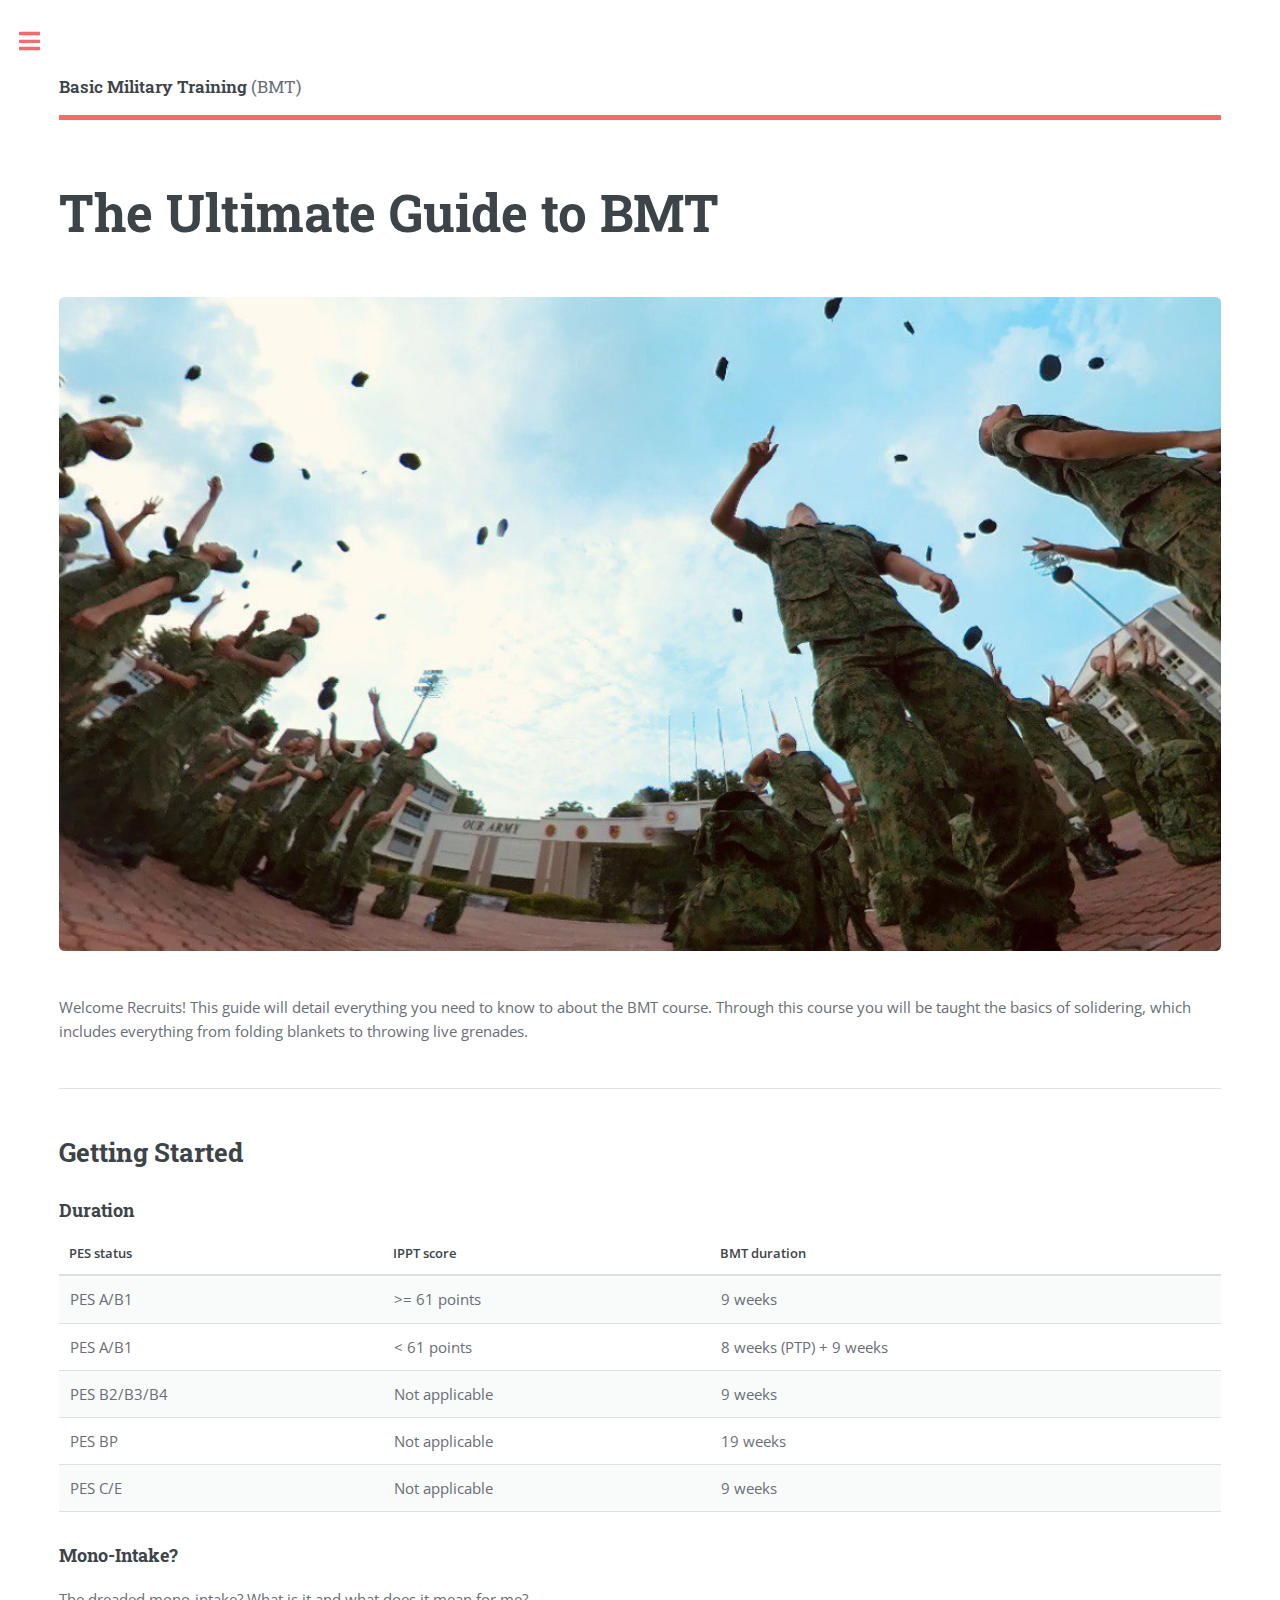
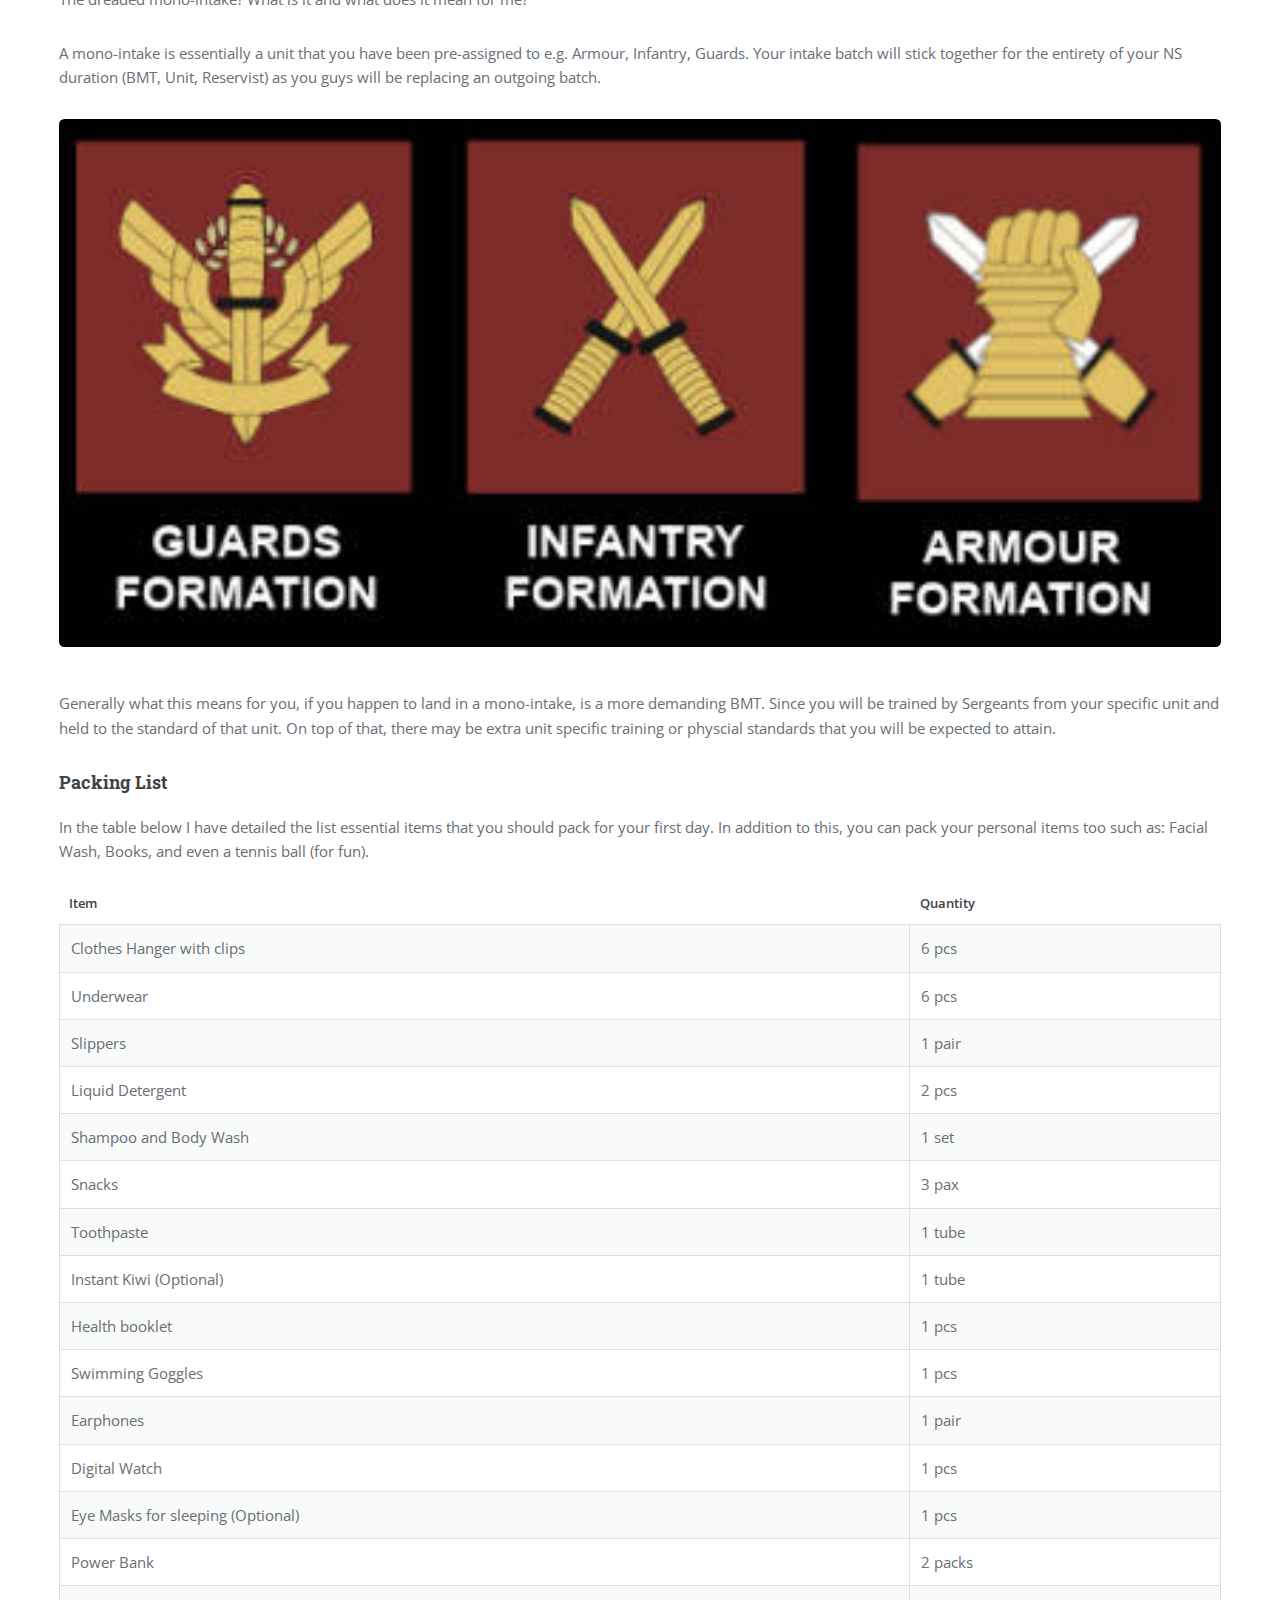
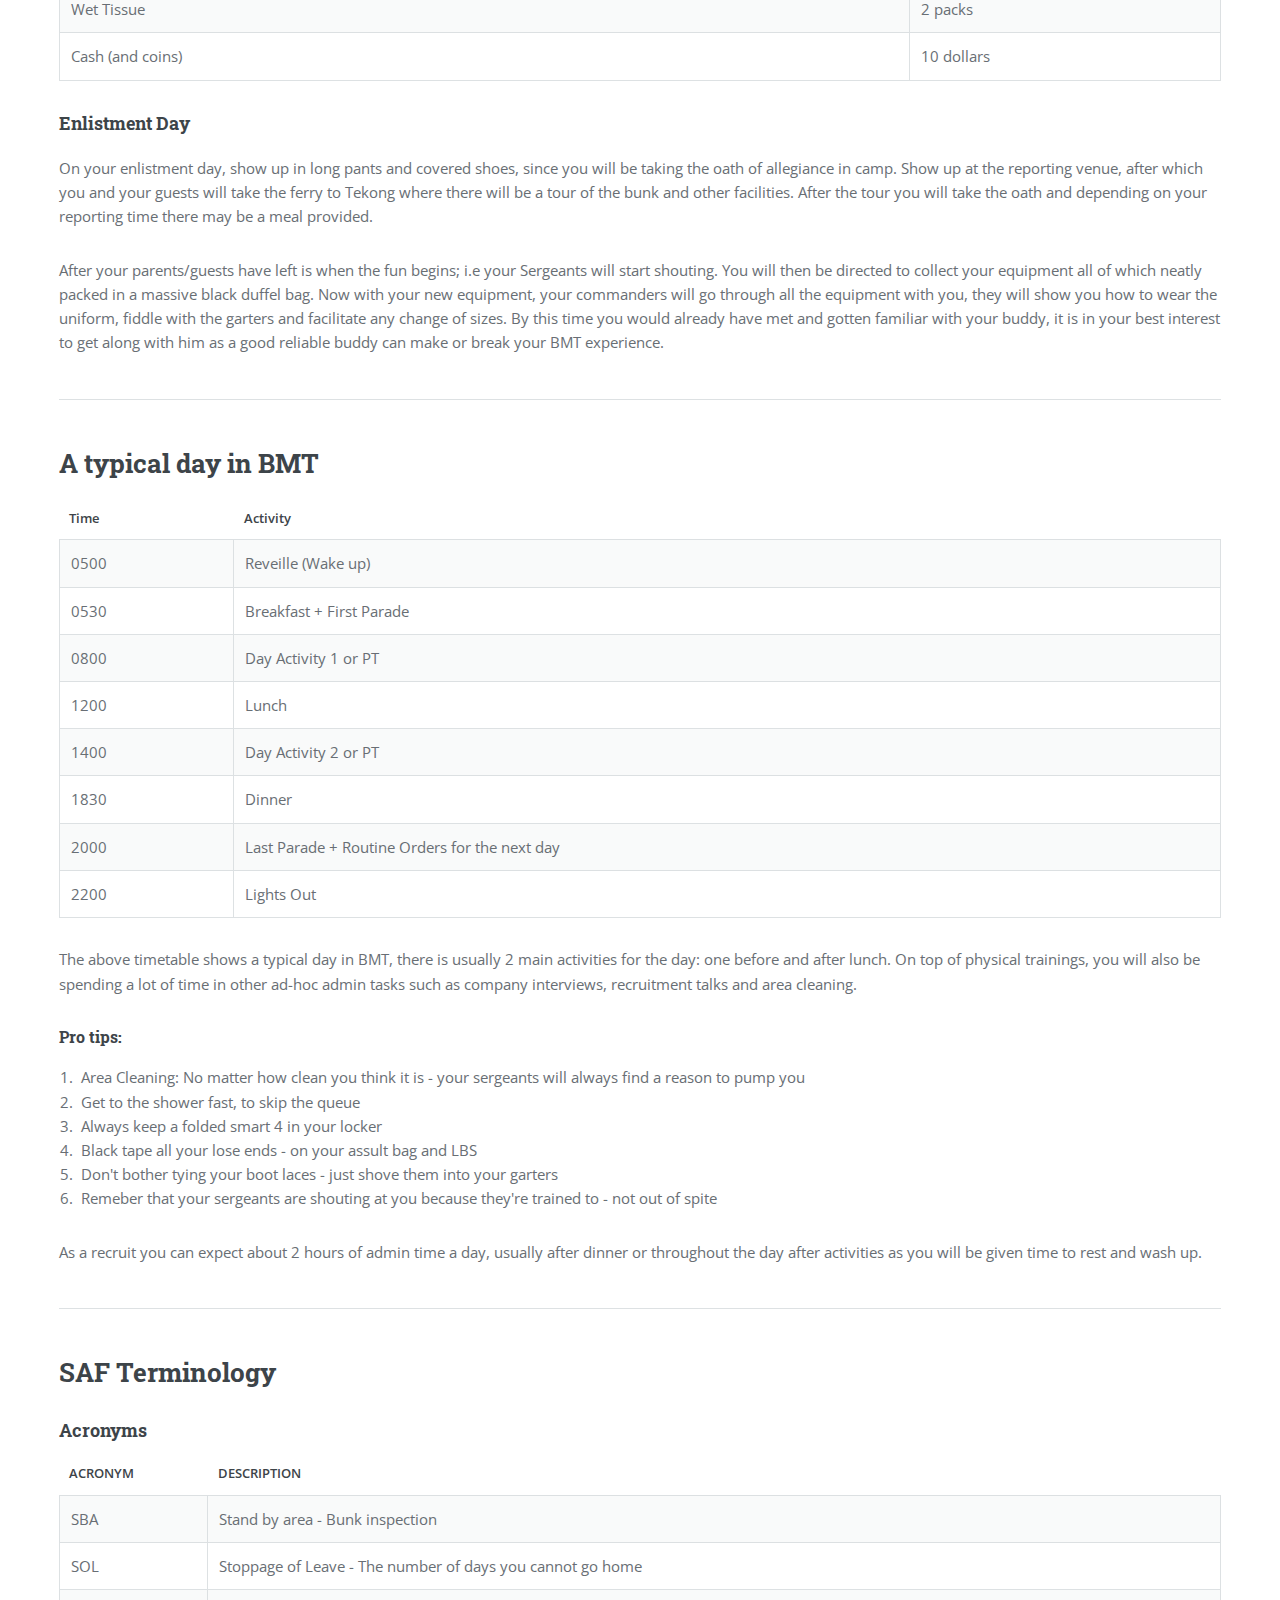
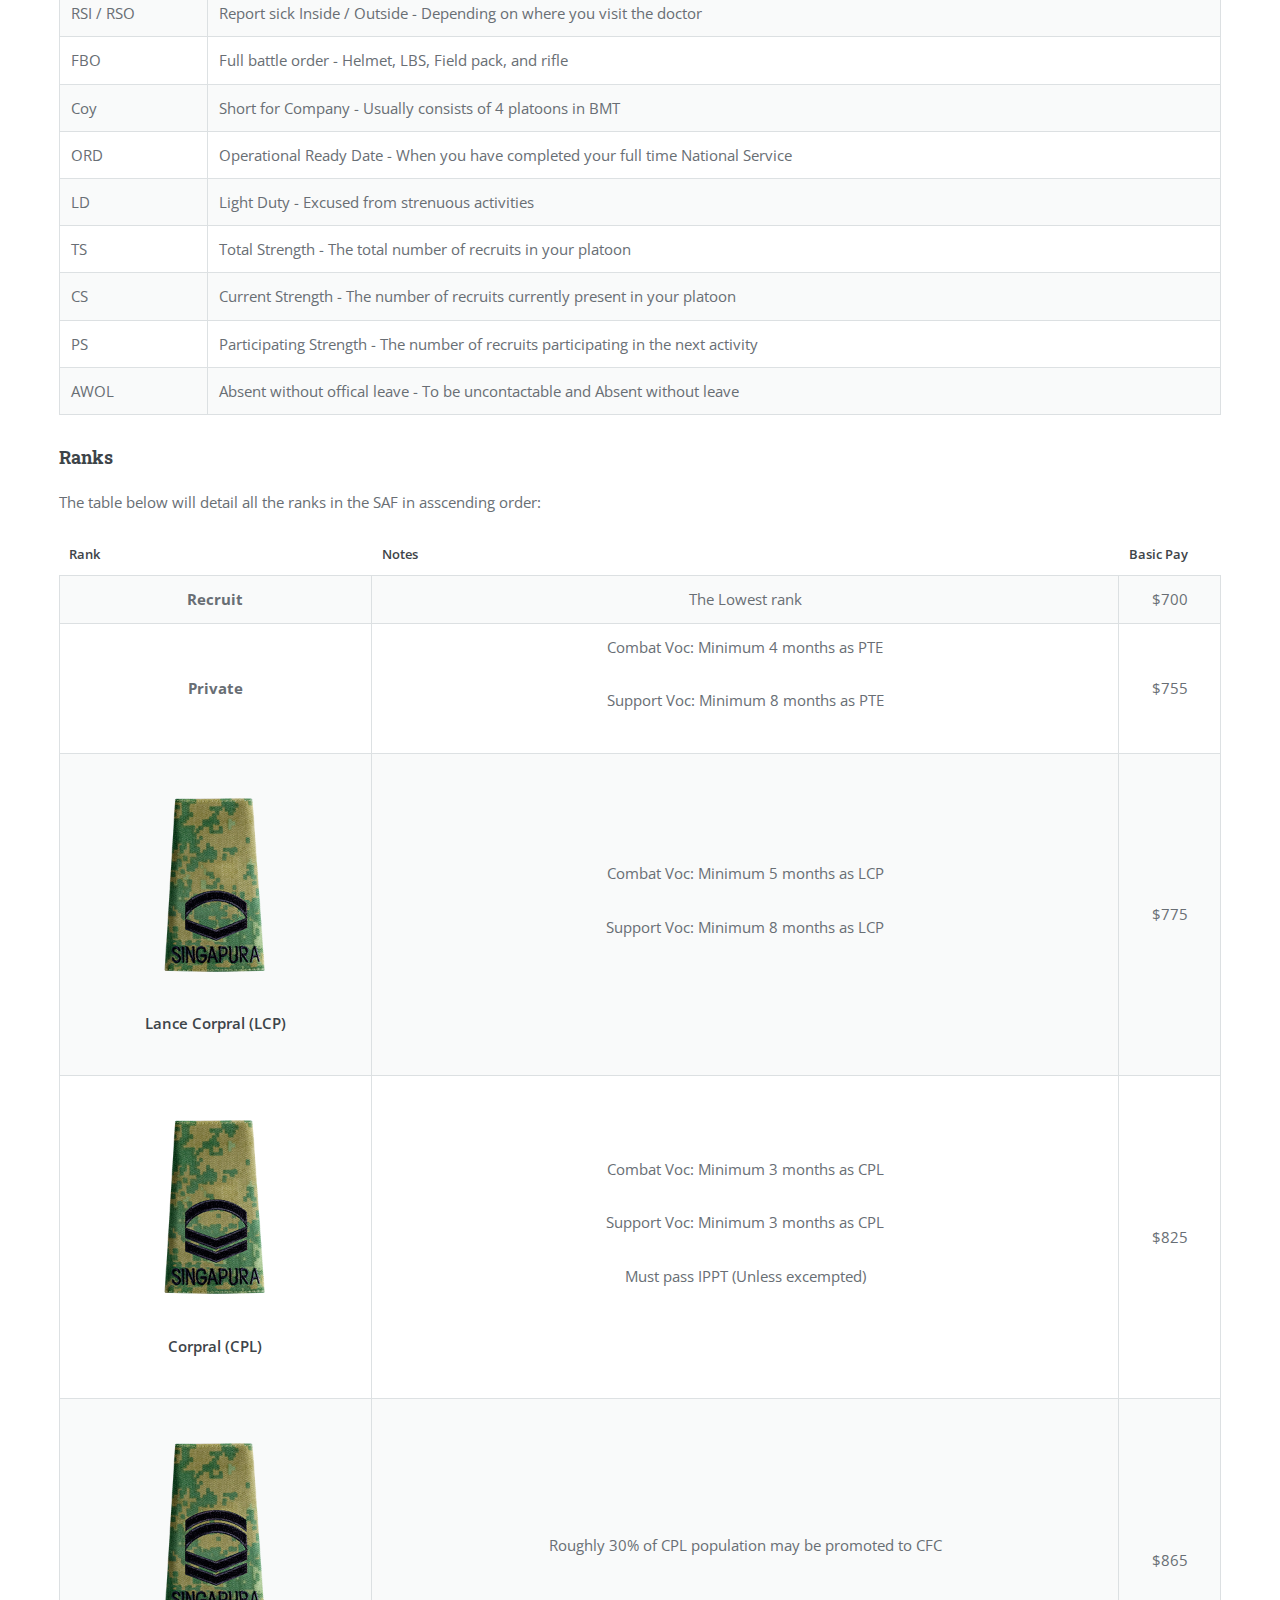
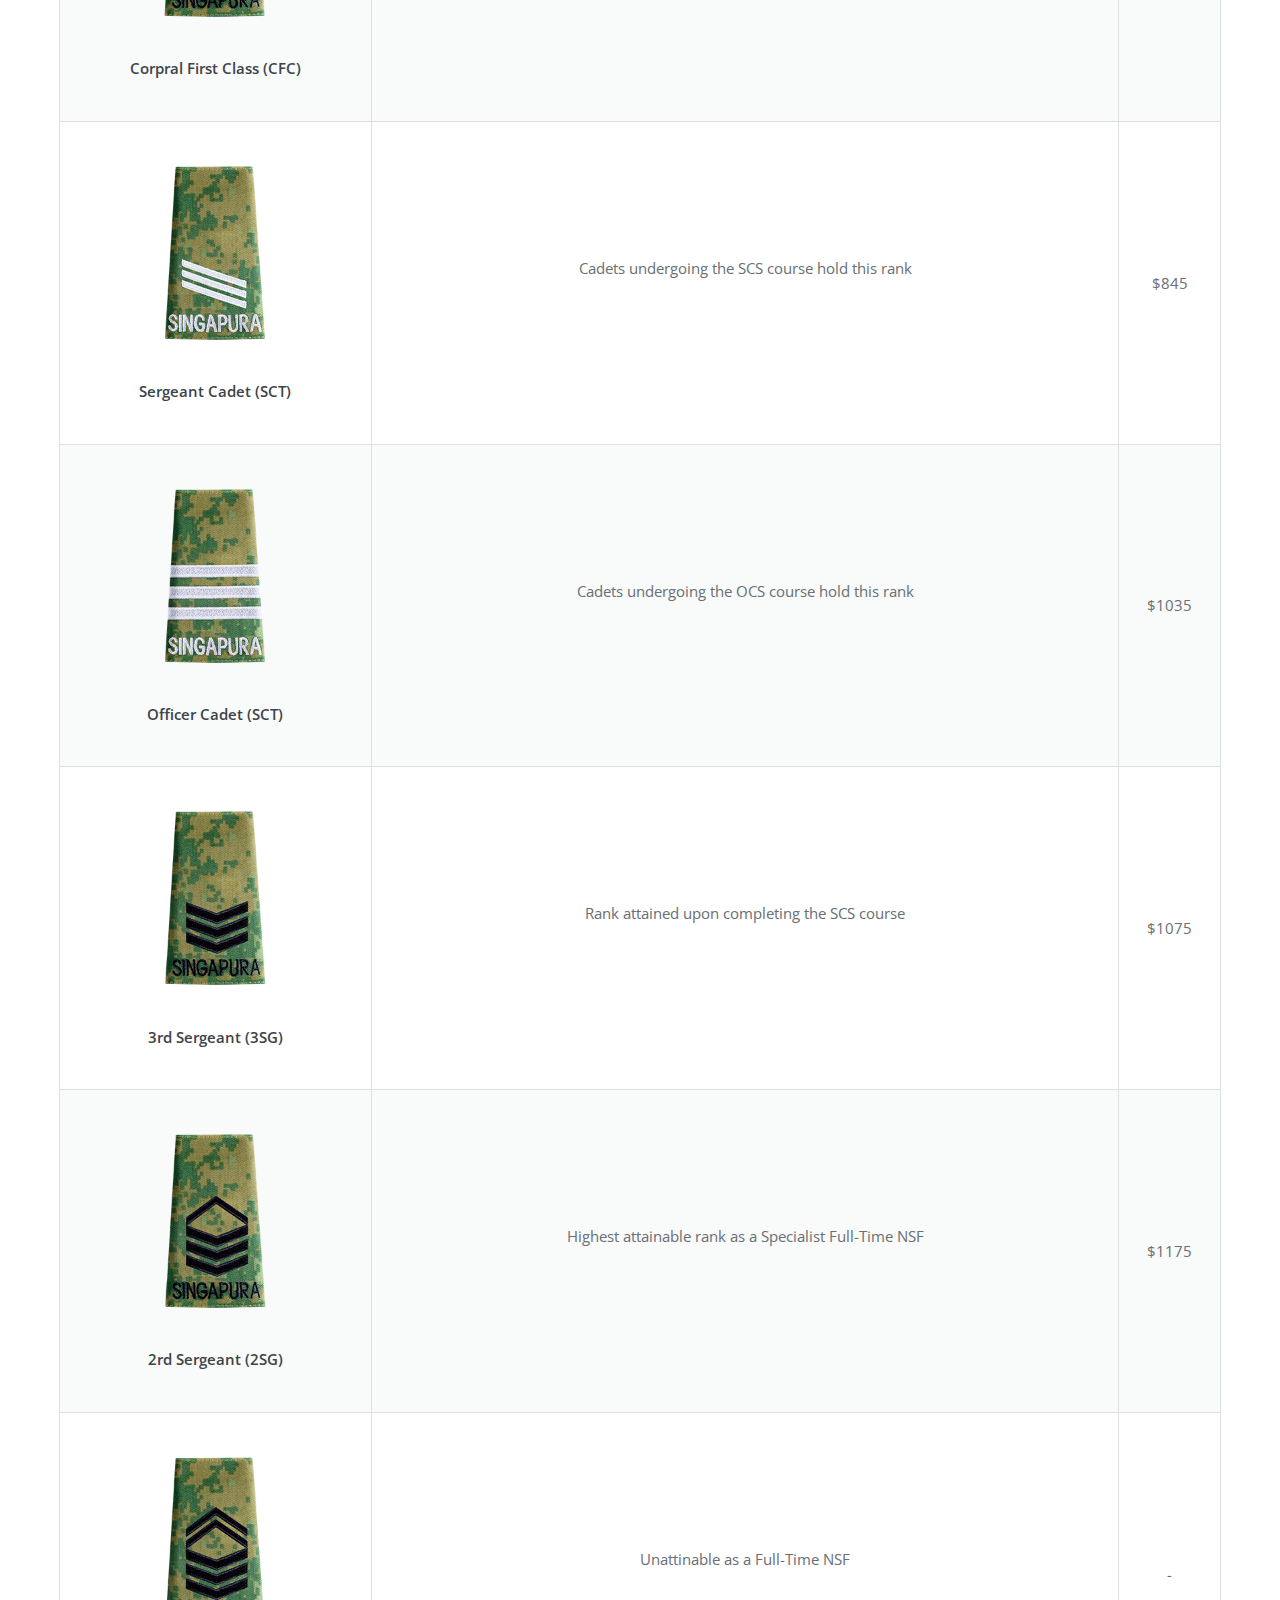
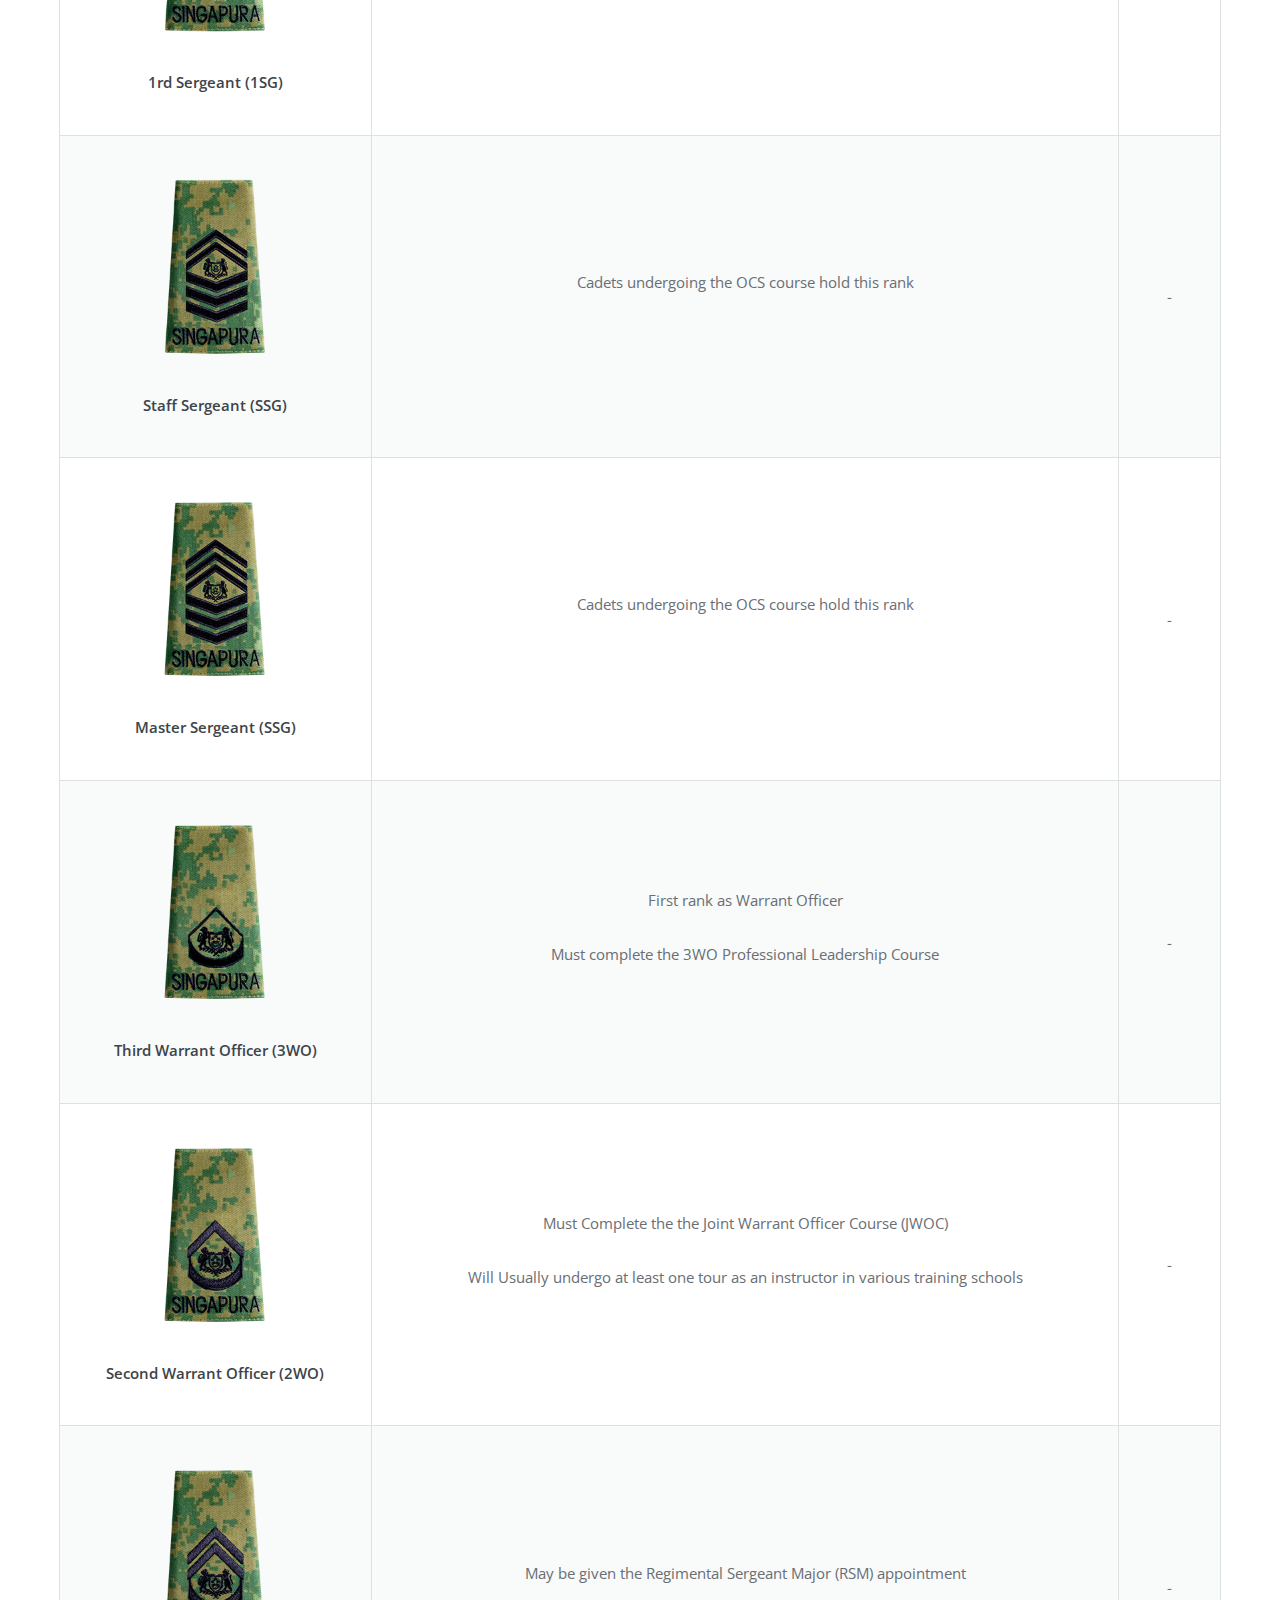
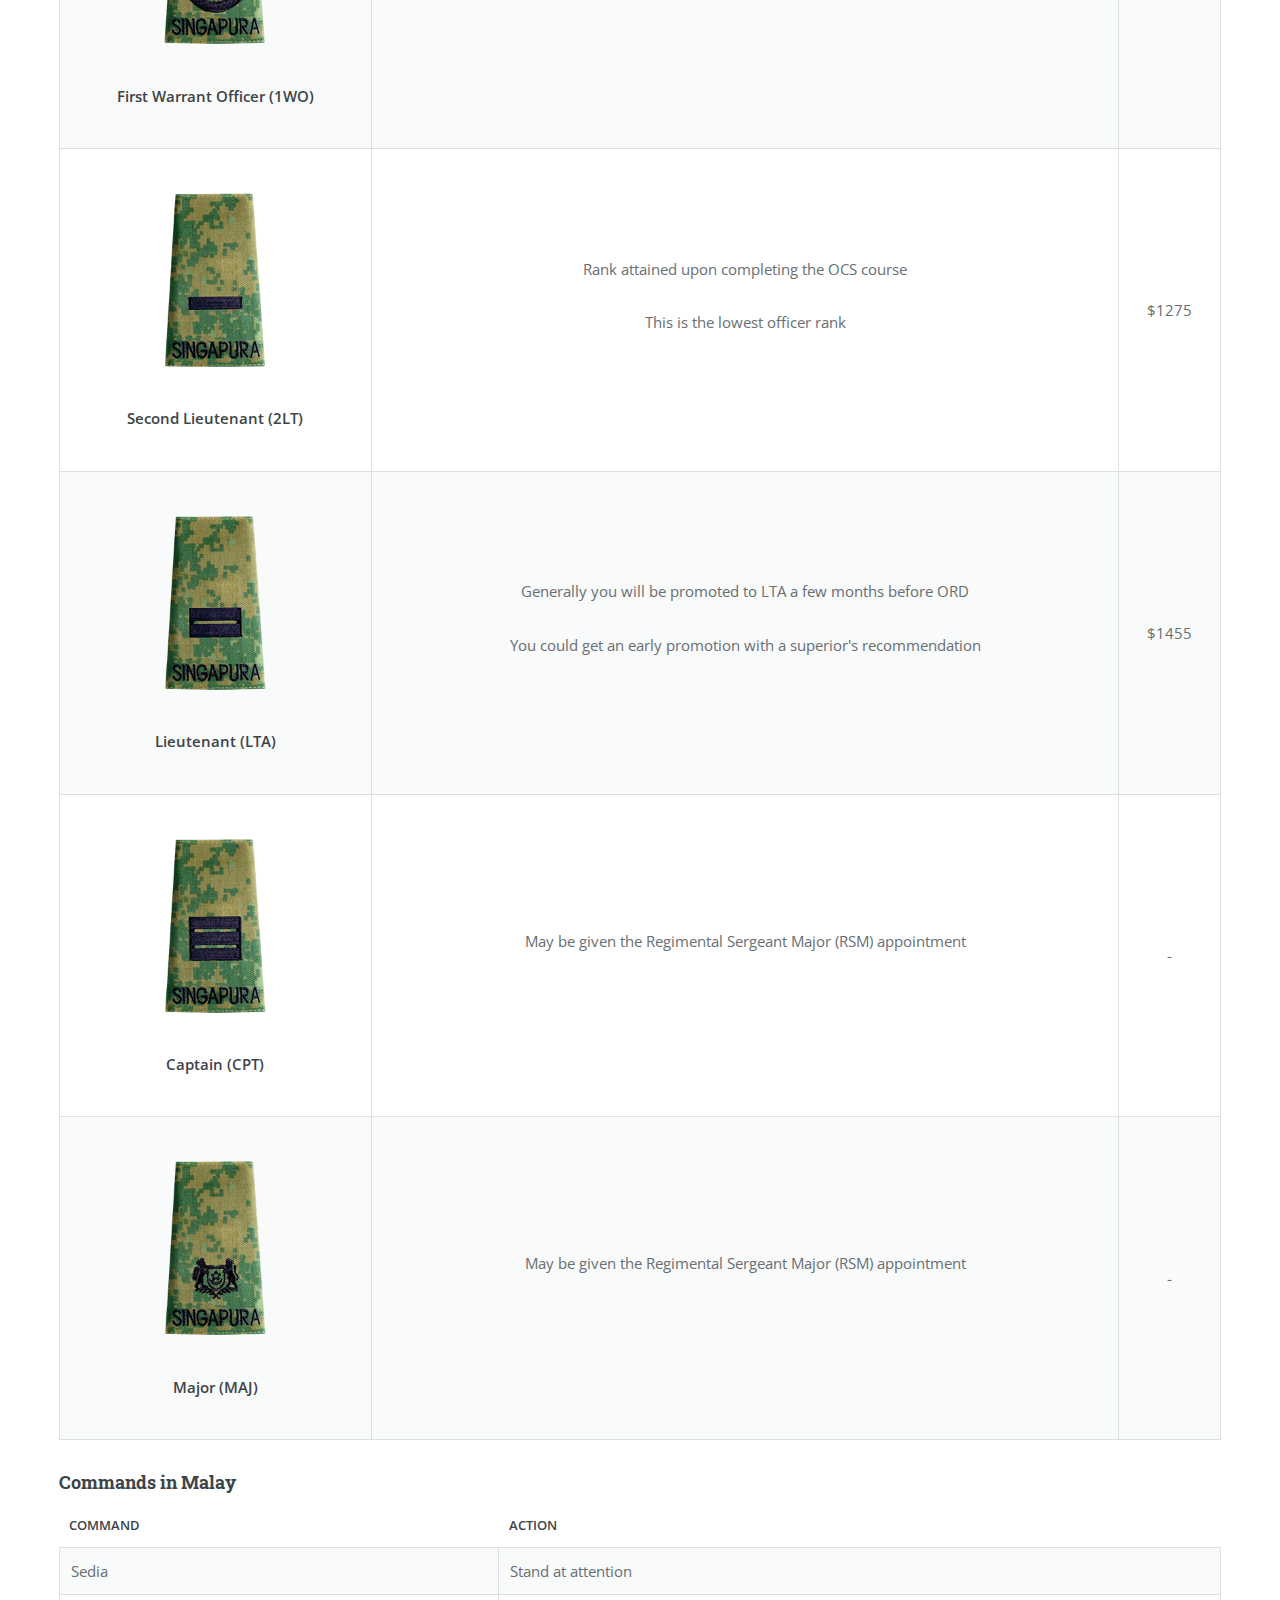
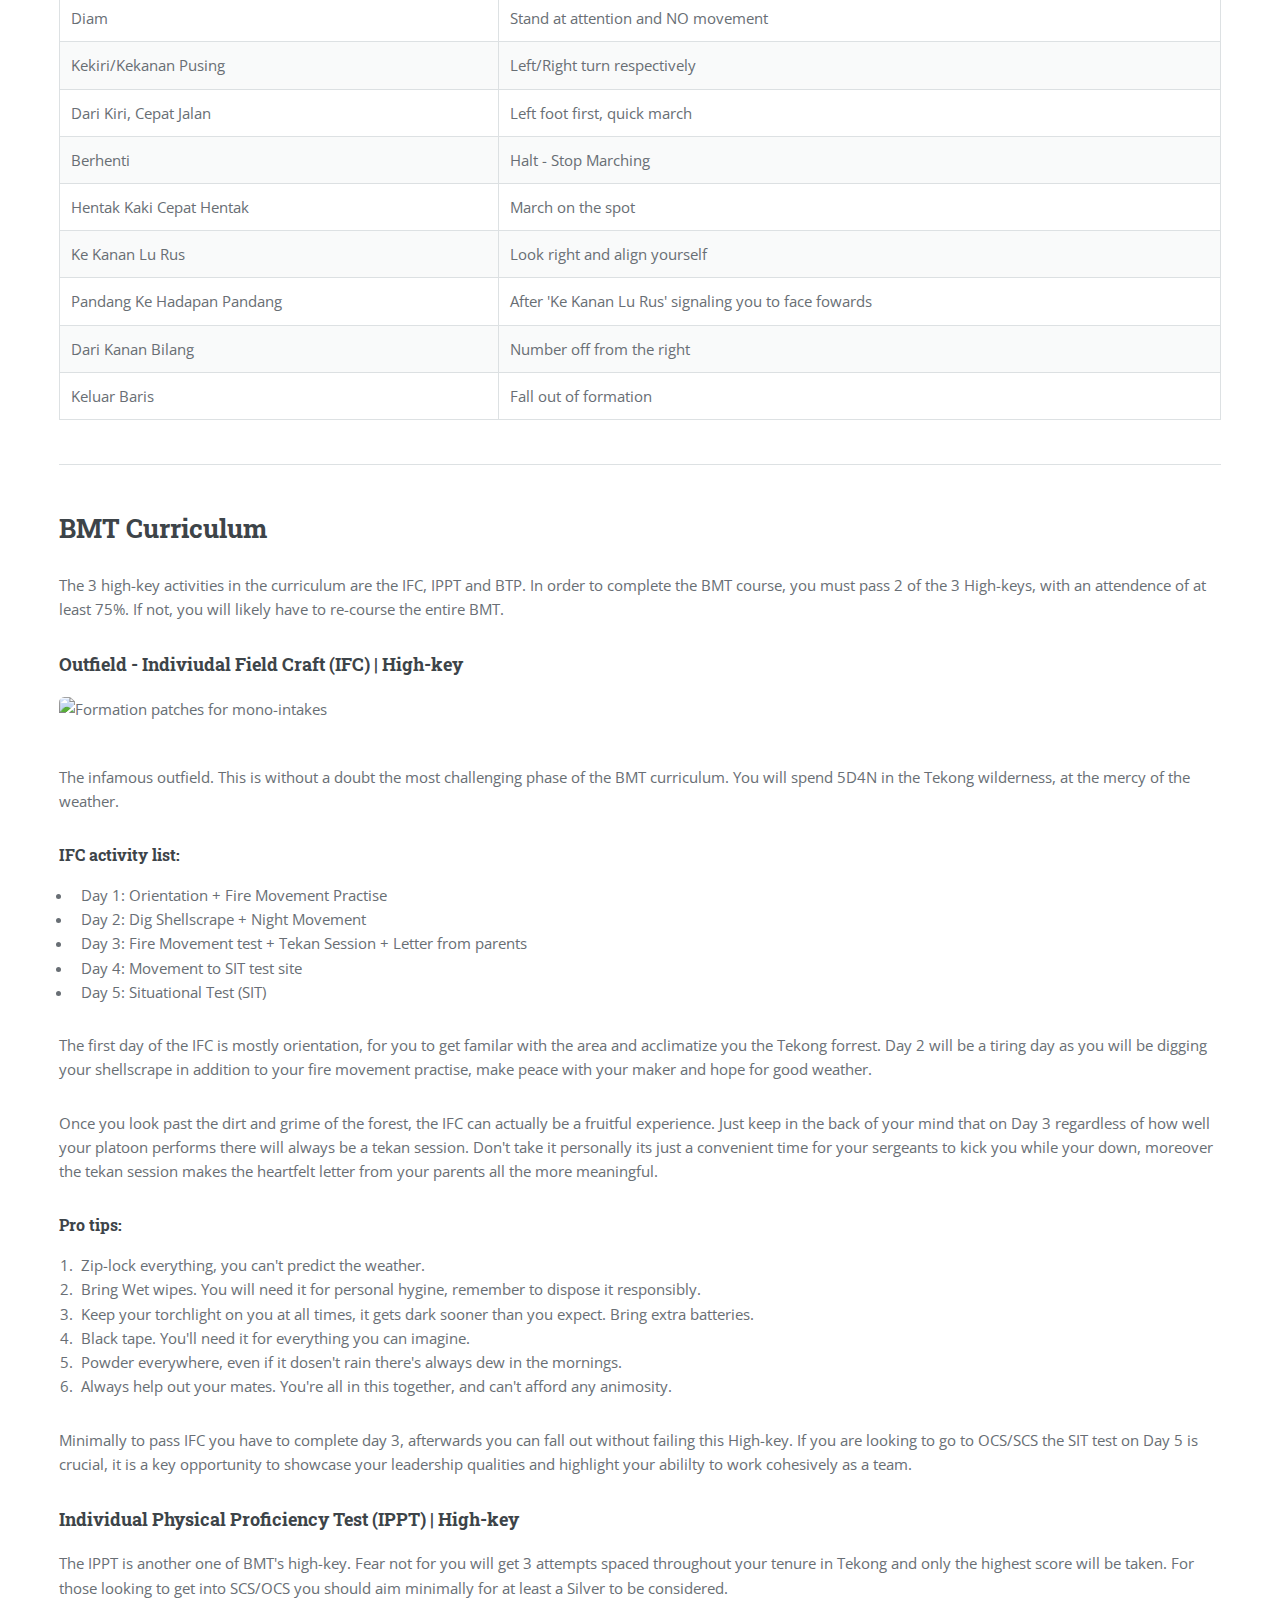
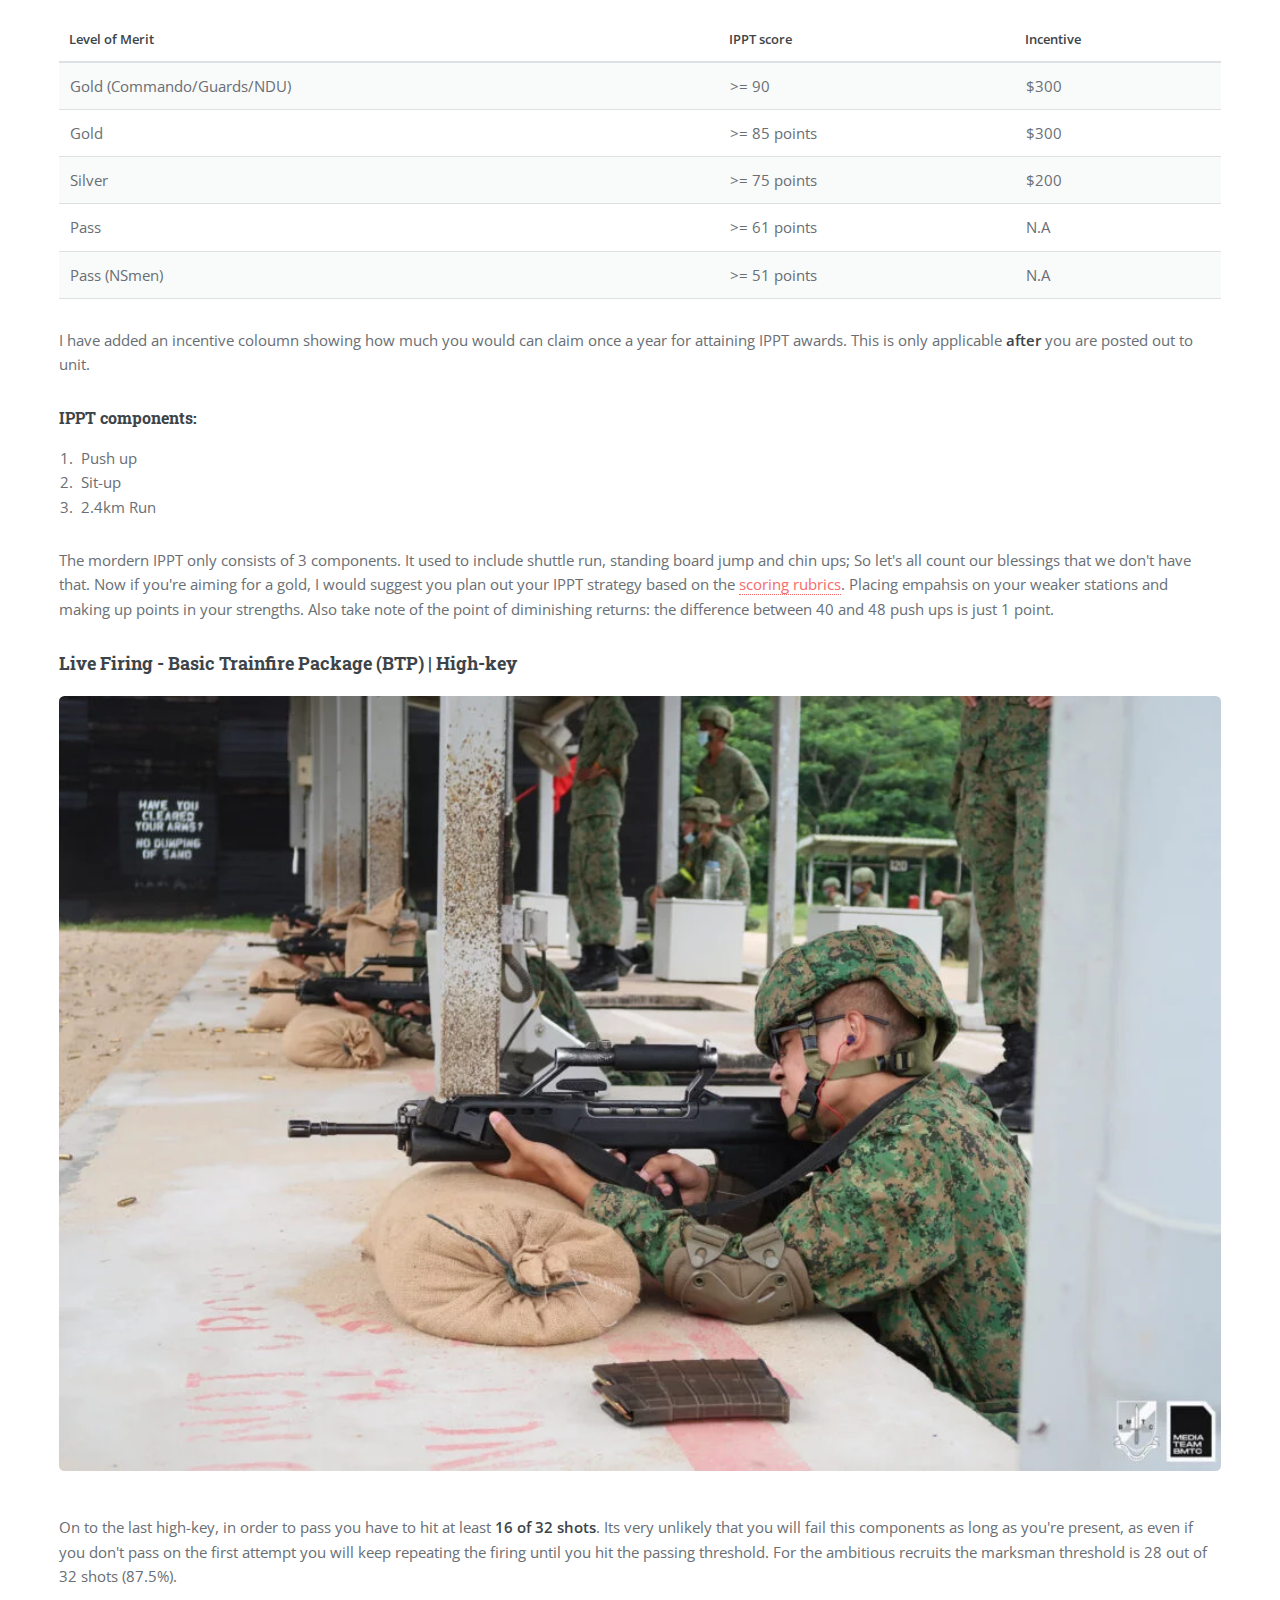
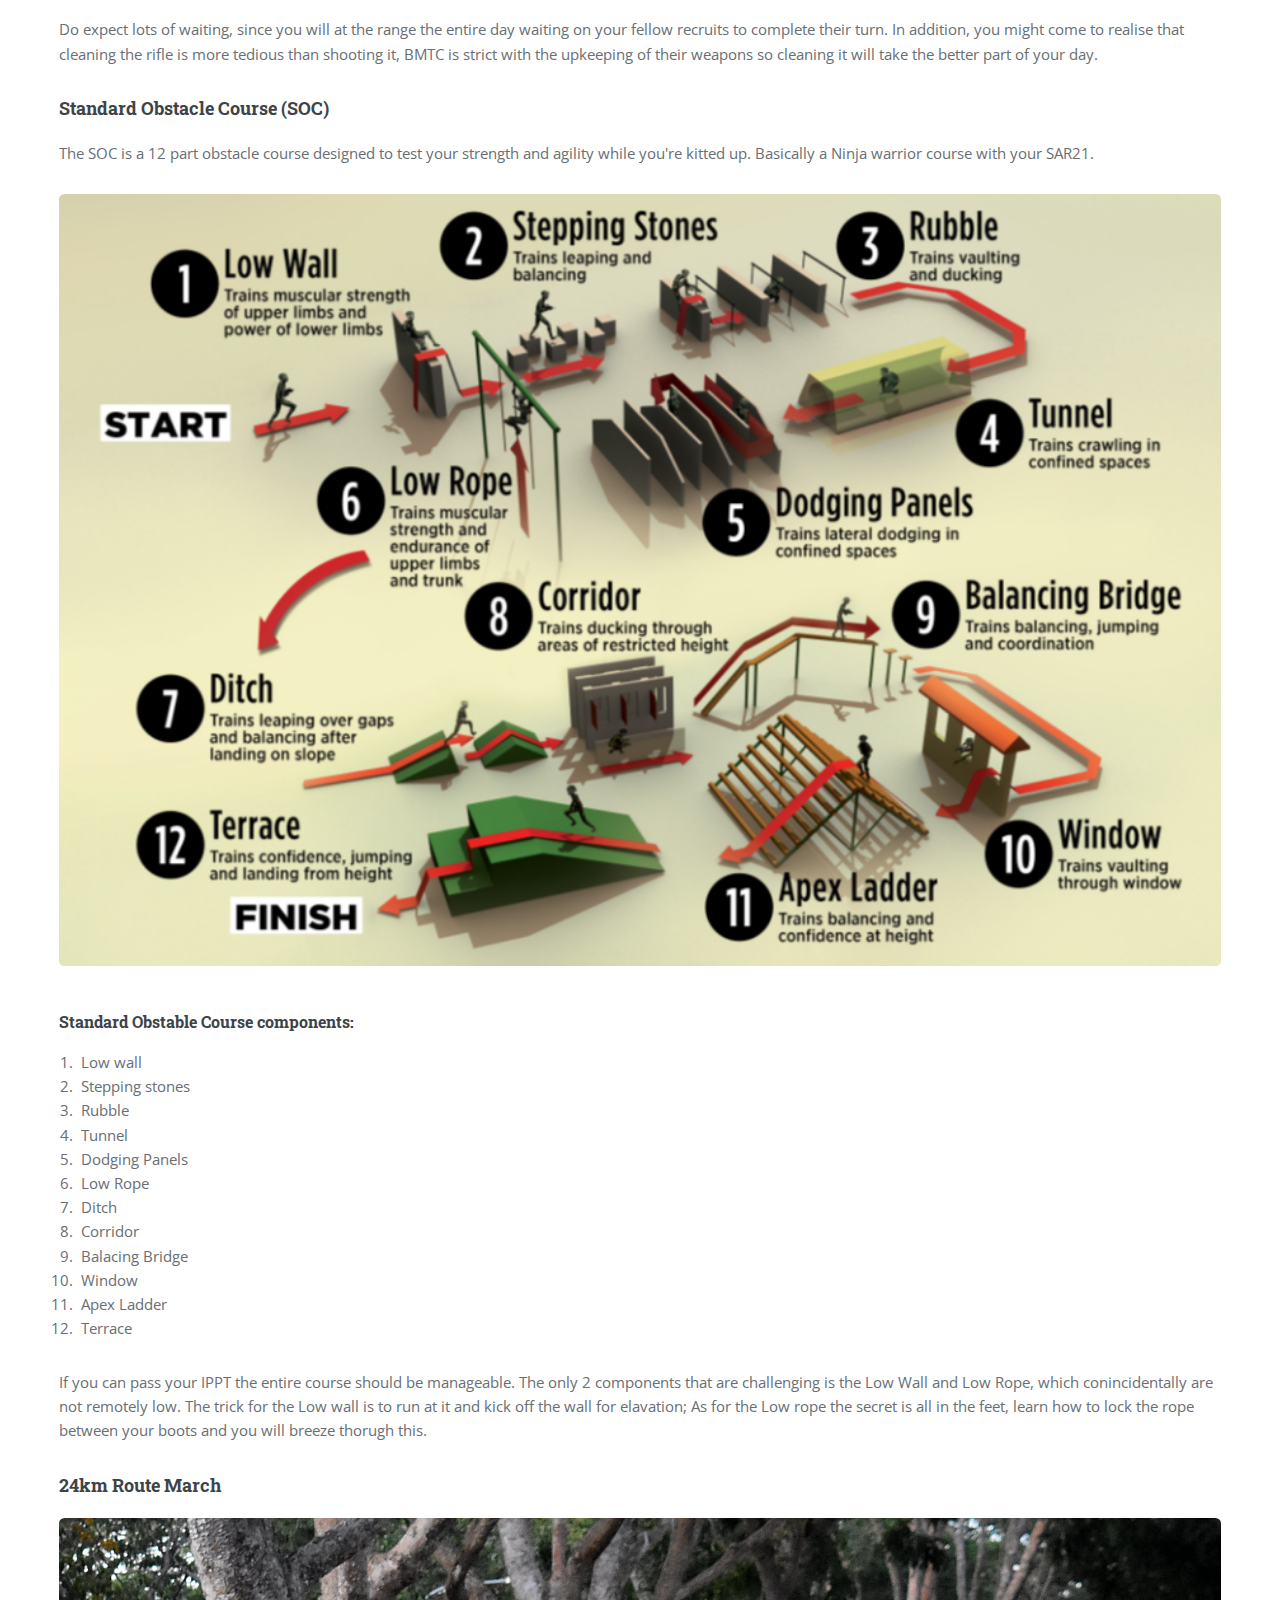
==== index.html @ 2b49d945 "removed unecessary path" ====
<!DOCTYPE HTML>
<!--
	Editorial by HTML5 UP
	html5up.net | @ajlkn
	Free for personal and commercial use under the CCA 3.0 license (html5up.net/license)
-->
<html>
	<head>
		<title>nsguide | BMT
		</title>
		<meta charset="utf-8" />
		<meta name="viewport" content="width=device-width, initial-scale=1, user-scalable=no" />
		<link rel="stylesheet" href="assets/css/main.css" />
	</head>
	<body class="is-preload">

		<!-- Wrapper -->
			<div id="wrapper">

				<!-- Main -->
					<div id="main">
						<div class="inner">

							<!-- Header -->
								<header id="header">
									<a href="index.html" class="logo"><strong>Basic Military Training</strong> (BMT)</a>
								</header>

							<!-- Content -->
								<section>
									<header class="main">
										<h1>The Ultimate Guide to BMT</h1>
									</header>
									<span class="image main"><img src="images/pop_pic.jpg" alt="Picture of recruits during POP parade" /></span>

									<p>Welcome Recruits! This guide will detail everything you need to know to about the BMT course. Through this course you will be taught the basics of solidering, which includes everything from folding blankets to throwing live grenades.</p>

									<hr class="major" id="GettingStarted" />

									<h2>Getting Started</h2>
									<h3>Duration</h3>
									<table>
										<thead>
											<tr>
												<th>PES status</th>
												<th>IPPT score</th>
												<th>BMT duration</th>
											</tr>
										</thead>
										<tbody>
											<tr>
												<td>PES A/B1</td>
												<td>&gt;= 61 points</td>
												<td>9 weeks</td>
											</tr>
											<tr>
												<td>PES A/B1</td>
												<td>&lt; 61 points</td>
												<td>8 weeks (PTP) + 9 weeks</td>
											</tr>
											<tr>
												<td>PES B2/B3/B4</td>
												<td>Not applicable</td>
												<td>9 weeks</td>
											</tr>
											<tr>
												<td>PES BP</td>
												<td>Not applicable</td>
												<td>19 weeks</td>
											</tr>
											<tr>
												<td>PES C/E</td>
												<td>Not applicable</td>
												<td>9 weeks</td>
											</tr>
										</tbody>
									</table>
									<h3 id="MonoIntake">Mono-Intake?</h3>
									<p>The dreaded mono-intake? What is it and what does it mean for me?</p>
									<p>A mono-intake is essentially a unit that you have been pre-assigned to e.g. Armour, Infantry, Guards. Your intake batch will stick together for the entirety of your NS duration (BMT, Unit, Reservist) as you guys will be replacing an outgoing batch.</p>
									<span class="image main"><img src="images/mono.png" alt="Picture of recruits during POP parade" /></span>
									<p>Generally what this means for you, if you happen to land in a mono-intake, is a more demanding BMT. Since you will be trained by Sergeants from your specific unit and held to the standard of that unit. On top of that, there may be extra unit specific training or physcial standards that you will be expected to attain. </p>
									
									<h3 id="Packinglist">Packing List</h3>
									<p>In the table below I have detailed the list essential items that you should pack for your first day. In addition to this, you can pack your personal items too such as: Facial Wash, Books, and even a tennis ball (for fun). </p>
									<div class="text-wrapper">
										<table class="alt">
											<thead>
												<tr>
													<th>Item</th>
													<th>Quantity</th>
												</tr>
											</thead>
											<tbody>
												<tr>
													<td>Clothes Hanger with clips</td>
													<td>6 pcs</td>
												</tr>
												<tr>
													<td>Underwear</td>
													<td>6 pcs</td>
												</tr>
												<tr>
													<td>Slippers</td>
													<td>1 pair</td>
												</tr>
												<tr>
													<td>Liquid Detergent</td>
													<td>2 pcs</td>
												</tr>
												<tr>
													<td>Shampoo and Body Wash</td>
													<td>1 set</td>
												</tr>
												<tr>
													<td>Snacks</td>
													<td>3 pax</td>
												</tr>
												<tr>
													<td>Toothpaste</td>
													<td>1 tube</td>
												</tr>
												<tr>
													<td>Instant Kiwi (Optional)</td>
													<td>1 tube</td>
												</tr>
												<tr>
													<td>Health booklet</td>
													<td>1 pcs</td>
												</tr>
												<tr>
													<td>Swimming Goggles</td>
													<td>1 pcs</td>
												</tr>
												<tr>
													<td>Earphones</td>
													<td>1 pair</td>
												</tr>
												<tr>
													<td>Digital Watch</td>
													<td>1 pcs</td>
												</tr>
												<tr>
													<td>Eye Masks for sleeping (Optional)</td>
													<td>1 pcs</td>
												</tr>
												<tr>
													<td>Power Bank</td>
													<td>2 packs</td>
												</tr>
												<tr>
													<td>Wet Tissue</td>
													<td>2 packs</td>
												</tr>
												<tr>
													<td>Cash (and coins)</td>
													<td>10 dollars</td>
												</tr>
											</tbody>
										</table>

									</div>
								

									<h3 id="EnlistmentDay">Enlistment Day</h3>
									<p>On your enlistment day, show up in long pants and covered shoes, since you will be taking the oath of allegiance in camp. Show up at the reporting venue, after which you and your guests will take the ferry to Tekong where there will be a tour of the bunk and other facilities. After the tour you will take the oath and depending on your reporting time there may be a meal provided. </p>
									<p>After your parents/guests have left is when the fun begins; i.e your Sergeants will start shouting. You will then be directed to collect your equipment all of which neatly packed in a massive black duffel bag. Now with your new equipment, your commanders will go through all the equipment with you, they will show you how to wear the uniform, fiddle with the garters and facilitate any change of sizes. By this time you would already have met and gotten familiar with your buddy, it is in your best interest to get along with him as a good reliable buddy can make or break your BMT experience.     </p>


									<hr class="major" id="TypicalDay" />
									<h2> A typical day in BMT </h2>
									<div class="table-wrapper">
										<table class="alt">
											<thead>
												<tr>
													<th>Time</th>
													<th>Activity</th>
												</tr>
											</thead>
											<tbody>
												<tr>
													<td>0500</td>
													<td>Reveille (Wake up)</td>
												</tr>
												<tr>
													<td>0530</td>
													<td>Breakfast + First Parade</td>
												</tr>
												<tr>
													<td>0800</td>
													<td>Day Activity 1 or PT</td>
												</tr>
												<tr>
													<td>1200</td>
													<td>Lunch</td>
												</tr>
												<tr>
													<td>1400</td>
													<td>Day Activity 2 or PT</td>
												</tr>
												<tr>
													<td>1830</td>
													<td>Dinner</td>
												</tr>
												<tr>
													<td>2000</td>
													<td>Last Parade + Routine Orders for the next day</td>
												</tr>
												<tr>
													<td>2200</td>
													<td>Lights Out</td>
												</tr>
											</tbody>
										</table>
									</div>
									<p>The above timetable shows a typical day in BMT, there is usually 2 main activities for the day: one before and after lunch. On top of physical trainings, you will also be spending a lot of time in other ad-hoc admin tasks such as company interviews, recruitment talks and area cleaning. </p>
									<h4>Pro tips:</h4>
										<ol>
											<li>Area Cleaning: No matter how clean you think it is - your sergeants will always find a reason to pump you</li>
											<li>Get to the shower fast, to skip the queue</li>
											<li>Always keep a folded smart 4 in your locker</li>
											<li>Black tape all your lose ends - on your assult bag and LBS</li>
											<li>Don't bother tying your boot laces - just shove them into your garters</li>
											<li>Remeber that your sergeants are shouting at you because they're trained to - not out of spite</li>
										</ol>
									<p>As a recruit you can expect about 2 hours of admin time a day, usually after dinner or throughout the day after activities as you will be given time to rest and wash up. </p>

									<hr class="major" id="Acronyms"/>
									<h2>SAF Terminology</h2>
									<h3 id="Acronyms">Acronyms</h3>
									<table class="alt">
										<thead>
											<tr>
												<th>ACRONYM</th>
												<th>DESCRIPTION</th>
											</tr>
										</thead>
										<tbody>
											<tr>
												<td>SBA</td>
												<td>Stand by area - Bunk inspection</td>
											</tr>
											<tr>
												<td>SOL</td>
												<td>Stoppage of Leave - The number of days you cannot go home</td>
											</tr>
											<tr>
												<td>RSI / RSO</td>
												<td>Report sick Inside / Outside - Depending on where you visit the doctor </td>
											</tr>
											<tr>
												<td>FBO</td>
												<td>Full battle order - Helmet, LBS, Field pack, and rifle</td>
											</tr>
											<tr>
												<td>Coy</td>
												<td>Short for Company - Usually consists of 4 platoons in BMT</td>
											</tr>
											<td>ORD</td>
											<td>Operational Ready Date - When you have completed your full time National Service</td>
										</tr>
										<tr>
											<td>LD</td>
											<td>Light Duty - Excused from strenuous activities</td>
										</tr>
										<tr>
											<td>TS</td>
											<td>Total Strength - The total number of recruits in your platoon </td>
										</tr>
										<tr>
											<td>CS</td>
											<td>Current Strength - The number of recruits currently present in your platoon</td>
										</tr>
										<tr>
											<td>PS</td>
											<td>Participating Strength - The number of recruits participating in the next activity</td>
										</tr>
										<tr>
											<td>AWOL</td>
											<td>Absent without offical leave - To be uncontactable and Absent without leave</td>
										</tr>
									</table>

									<h3 id="Ranks">Ranks</h3>
									<p>The table below will detail all the ranks in the SAF in asscending order:</p>
									<div class="table-wrapper">
										<table class="alt" id="ranktable">
											<thead>
												<tr>
													<th>Rank</th>
													<th>Notes</th>
													<th>Basic Pay</th>
												</tr>
											</thead>
											<tbody>
												<tr>
													<td>Recruit</td>
													<td>The Lowest rank</td>
													<td>$700</td>
												</tr>
												<tr>
													<td>Private</td>
													<td>
															<p>Combat Voc:  Minimum 4 months as PTE</p>
															<p>Support Voc: Minimum 8 months as PTE</p>
													</td>
													<td>$755</td>
												</tr>
												<tr>
													<td><img src="images/lcp.png" /> 
														<p><b>Lance Corpral (LCP)</b></p>
													</td>
													<td>
														<p>Combat Voc: Minimum 5 months as LCP</p>
														<p>Support Voc: Minimum 8 months as LCP</p>
													</td>
													<td>$775</td>
												</tr>
												<tr>
													<td><img src="images/cpl.png" /> 
														<p><b>Corpral (CPL)</b></p>
													</td>
													<td>
														<p>Combat Voc: Minimum 3 months as CPL </p>
														<p>Support Voc: Minimum 3 months as CPL</p>
														<p>Must pass IPPT (Unless excempted)</p>
													</td>
													<td>$825</td>
												</tr>
												<tr>
													<td><img src="images/cfc.png" /> 
														<p><b>Corpral First Class (CFC)</b></p>
													</td>
													<td>
														<p>Roughly 30% of CPL population may be promoted to CFC</p>
													</td>
													<td>$865</td>
												</tr>
												<tr>
													<td><img src="images/sct.png" /> 
														<p><b>Sergeant Cadet (SCT)</b></p>
													</td>
													<td>
														<p>Cadets undergoing the SCS course hold this rank</p>
													</td>
													<td>$845</td>
												</tr>
												<tr>
													<td><img src="images/oct.png" /> 
														<p><b>Officer Cadet (SCT)</b></p>
													</td>
													<td>
														<p>Cadets undergoing the OCS course hold this rank</p>
													</td>
													<td>$1035</td>
												</tr>
												<tr>
													<td><img src="images/3sg.png" /> 
														<p><b>3rd Sergeant (3SG)</b></p>
													</td>
													<td>
														<p>Rank attained upon completing the SCS course</p>
													</td>
													<td>$1075</td>
												</tr>
												<tr>
													<td><img src="images/2sg.png" /> 
														<p><b>2rd Sergeant (2SG)</b></p>
													</td>
													<td>
														<p>Highest attainable rank as a Specialist Full-Time NSF</p>
													</td>
													<td>$1175</td>
												</tr>
												<tr>
													<td><img src="images/1sg.png" /> 
														<p><b>1rd Sergeant (1SG)</b></p>
													</td>
													<td>
														<p>Unattinable as a Full-Time NSF</p>
													</td>
													<td>-</td>
												</tr>
												<tr>
													<td><img src="images/ssg.png" /> 
														<p><b>Staff Sergeant (SSG)</b></p>
													</td>
													<td>
														<p>Cadets undergoing the OCS course hold this rank</p>
													</td>
													<td>-</td>
												</tr>
												<tr>
													<td><img src="images/msg.png" /> 
														<p><b>Master Sergeant (SSG)</b></p>
													</td>
													<td>
														<p>Cadets undergoing the OCS course hold this rank</p>
													</td>
													<td>-</td>
												</tr>
												<tr>
													<td><img src="images/3wo.png" /> 
														<p><b>Third Warrant Officer (3WO)</b></p>
													</td>
													<td>
														<p>First rank as Warrant Officer</p>
														<p>Must complete the 3WO Professional Leadership Course</p>
													</td>
													<td>-</td>
												</tr>
												<tr>
													<td><img src="images/2wo.png" /> 
														<p><b>Second Warrant Officer (2WO)</b></p>
													</td>
													<td>
														<p>Must Complete the the Joint Warrant Officer Course (JWOC)</p>
														<p>Will Usually undergo at least one tour as an instructor in various training schools</p>
													</td>
													<td>-</td>
												</tr>
												<tr>
													<td><img src="images/1wo.png" /> 
														<p><b>First Warrant Officer (1WO)</b></p>
													</td>
													<td>
														<p>May be given the Regimental Sergeant Major (RSM) appointment</p>
													</td>
													<td>-</td>
												</tr>
												<tr>
													<td><img src="images/2lt.png" /> 
														<p><b>Second Lieutenant (2LT)</b></p>
													</td>
													<td>
														<p>Rank attained upon completing the OCS course</p>
														<p>This is the lowest officer rank</p>
													</td>
													<td>$1275</td>
												</tr>
												<tr>
													<td><img src="images/lta.png" /> 
														<p><b> Lieutenant (LTA)</b></p>
													</td>
													<td>
														<p>Generally you will be promoted to LTA a few months before ORD</p>
														<p>You could get an early promotion with a superior's recommendation</p>
													</td>
													<td>$1455</td>
												</tr>
												<tr>
													<td><img src="images/cpt.png" /> 
														<p><b> Captain (CPT)</b></p>
													</td>
													<td>
														<p>May be given the Regimental Sergeant Major (RSM) appointment</p>
													</td>
													<td>-</td>
												</tr>
												<tr>
													<td><img src="images/maj.png" /> 
														<p><b> Major (MAJ)</b></p>
													</td>
													<td>
														<p>May be given the Regimental Sergeant Major (RSM) appointment</p>
													</td>
													<td>-</td>
												</tr>
											

											</tbody>
										</table>
									</div>

									<h3 id="CommandsinMalay">Commands in Malay</h3>
									<table class="alt">
										<thead>
											<tr>
												<th><b>COMMAND</b></th>
												<th>ACTION</th>
											</tr>
										</thead>
										<tbody>
											<tr>
												<td>Sedia</td>
												<td>Stand at attention</td>
											</tr>
											<tr>
												<td>Diam</td>
												<td>Stand at attention and NO movement </td>
											</tr>
											<tr>
												<td>Kekiri/Kekanan Pusing</td>
												<td>Left/Right turn respectively</td>
											</tr>
											<tr>
												<td>Dari Kiri, Cepat Jalan</td>
												<td>Left foot first, quick march</td>
											</tr>
											<tr>
												<td>Berhenti</td>
												<td>Halt - Stop Marching</td>
											</tr>
											<tr>
												<td>Hentak Kaki Cepat Hentak</td>
												<td>March on the spot</td>
											</tr>
											<td>Ke Kanan Lu Rus</td>
											<td>Look right and align yourself</td>
										</tr>
										<tr>
											<td>Pandang Ke Hadapan Pandang</td>
											<td>After 'Ke Kanan Lu Rus' signaling you to face fowards</td>
										</tr>
										<tr>
											<td>Dari Kanan Bilang</td>
											<td>Number off from the right</td>
										</tr>
										<tr>
											<td>Keluar Baris</td>
											<td>Fall out of formation</td>
										</tr>
									</table>

									<hr class="major" id="IFC" />
									<h2> BMT Curriculum</h2>
									<p>The 3 high-key activities in the curriculum are the IFC, IPPT and BTP. In order to complete the BMT course, you must pass 2 of the 3 High-keys, with an attendence of at least 75%. If not, you will likely have to re-course the entire BMT. </p>
									
									<h3 id="IFC">Outfield - Indiviudal Field Craft (IFC) | High-key</h3>
									<span class="image main"><img src="images/ifc_pic.jpg" alt="Formation patches for mono-intakes" /></span>
									<p>The infamous outfield. This is without a doubt the most challenging phase of the BMT curriculum. You will spend 5D4N in the Tekong wilderness, at the mercy of the weather.  </p>
									<h4>IFC activity list:</h4>
										<ul>
											<li>Day 1: Orientation + Fire Movement Practise</li>
											<li>Day 2: Dig Shellscrape + Night Movement</li>
											<li>Day 3: Fire Movement test + Tekan Session + Letter from parents</li>
											<li>Day 4: Movement to SIT test site</li>
											<li>Day 5: Situational Test (SIT)</li>
										</ul>
									<p>The first day of the IFC is mostly orientation, for you to get familar with the area and acclimatize you the Tekong forrest. Day 2 will be a tiring day as you will be digging your shellscrape in addition to your fire movement practise, make peace with your maker and hope for good weather.</p>
									<p>Once you look past the dirt and grime of the forest, the IFC can actually be a fruitful experience. Just keep in the back of your mind that on Day 3 regardless of how well your platoon performs there will always be a tekan session. Don't take it personally its just a convenient time for your sergeants to kick you while your down, moreover the tekan session makes the heartfelt letter from your parents all the more meaningful.</p>
									<h4>Pro tips:</h4>
										<ol>
											<li>Zip-lock everything, you can't predict the weather.</li>
											<li>Bring Wet wipes. You will need it for personal hygine, remember to dispose it responsibly.</li>
											<li>Keep your torchlight on you at all times, it gets dark sooner than you expect. Bring extra batteries.</li>
											<li>Black tape. You'll need it for everything you can imagine.</li>
											<li>Powder everywhere, even if it dosen't rain there's always dew in the mornings.</li>
											<li>Always help out your mates. You're all in this together, and can't afford any animosity.</li>
										</ol>
									<p>Minimally to pass IFC you have to complete day 3, afterwards you can fall out without failing this High-key. If you are looking to go to OCS/SCS the SIT test on Day 5 is crucial, it is a key opportunity to showcase your leadership qualities and highlight your abililty to work cohesively as a team.</p>
									
									<h3 id="IPPT">Individual Physical Proficiency Test (IPPT) | High-key</h3>
									<p>The IPPT is another one of BMT's high-key. Fear not for you will get 3 attempts spaced throughout your tenure in Tekong and only the highest score will be taken. For those looking to get into SCS/OCS you should aim minimally for at least a Silver to be considered. </p>
									<table>
										<thead>
											<tr>
												<th>Level of Merit</th>
												<th>IPPT score</th>
												<th>Incentive</th>
											</tr>
										</thead>
										<tbody>
											<tr>
												<td>Gold (Commando/Guards/NDU)</td>
												<td>&gt;= 90</td>
												<td>$300</td>
											</tr>
											<tr>
												<td>Gold</td>
												<td>&gt;= 85 points</td>
												<td>$300</td>
											</tr>
											<tr>
												<td>Silver</td>
												<td>&gt;= 75 points</td>
												<td>$200</td>
											</tr>
											<tr>
												<td>Pass</td>
												<td>&gt;= 61 points</td>
												<td>N.A</td>
											</tr>
											<tr>
												<td>Pass (NSmen)</td>
												<td>&gt;= 51 points</td>
												<td>N.A</td>
											</tr>
										</tbody>
									</table>
									<p>I have added an incentive coloumn showing how much you would can claim once a year for attaining IPPT awards. This is only applicable <b>after</b> you are posted out to unit. </p>
									<h4>IPPT components:</h4>
									<ol>
										<li>Push up</li>
										<li>Sit-up</li>
										<li>2.4km Run</li>
									</ol>
									<p>The mordern IPPT only consists of 3 components. It used to include shuttle run, standing board jump and chin ups; So let's all count our blessings that we don't have that. Now if you're aiming for a gold, I would suggest you plan out your IPPT strategy based on the <a href="https://www.ns.sg/nsp/wcm/connect/9e1e31dc-cc14-46f1-83b2-3246fe2f8bbf/New+IPPT+Format+and+Scoring+System+for+Hometeam.pdf?MOD=AJPERES">scoring rubrics</a>. Placing empahsis on your weaker stations and making up points in your strengths. Also take note of the point of diminishing returns: the difference between 40 and 48 push ups is just 1 point. </p>

									<h3 id="BTP">Live Firing - Basic Trainfire Package (BTP) | High-key </h3>
									<span class="image main"><img src="images/btp_pic.jpeg" alt="Picture of recruits doing the BTP" /></span>
									<p>On to the last high-key, in order to pass you have to hit at least <b>16 of 32 shots</b>. Its very unlikely that you will fail this components as long as you're present, as even if you don't pass on the first attempt you will keep repeating the firing until you hit the passing threshold. For the ambitious recruits the marksman threshold is 28 out of 32 shots (87.5%). </p>
									<p>Do expect lots of waiting, since you will at the range the entire day waiting on your fellow recruits to complete their turn. In addition, you might come to realise that cleaning the rifle is more tedious than shooting it, BMTC is strict with the upkeeping of their weapons so cleaning it will take the better part of your day.</p>

									<h3 id="SOC">Standard Obstacle Course (SOC)</h3>
									<p>The SOC is a 12 part obstacle course designed to test your strength and agility while you're kitted up. Basically a Ninja warrior course with your SAR21.</p>
									<span class="image main"><img src="images/SOC.png" alt="SOC directory" /></span>
									<h4>Standard Obstable Course components:</h4>
										<ol>
											<li>Low wall</li>
											<li>Stepping stones</li>
											<li>Rubble</li>
											<li>Tunnel</li>
											<li>Dodging Panels</li>
											<li>Low Rope</li>
											<li>Ditch</li>
											<li>Corridor</li>
											<li>Balacing Bridge</li>
											<li>Window</li>
											<li>Apex Ladder</li>
											<li>Terrace</li>
										</ol>
									<p>If you can pass your IPPT the entire course should be manageable. The only 2 components that are challenging is the Low Wall and Low Rope, which conincidentally are not remotely low. The trick for the Low wall is to run at it and kick off the wall for elavation; As for the Low rope the secret is all in the feet, learn how to lock the rope between your boots and you will breeze thorugh this.</p>

									<h3 id="24km">24km Route March</h3>
									<span class="image main"><img src="images/route_march.jpg" alt="Recruits on their final 24km route march" /></span>
									<p>Finally you've made it to the end of your BMT, to cap it all off you will embark on the 24km route march. The 24km route march is done progressively starting with a 4km march in vest slack, gradually building up to the entire 24km carrying your LBS and Field Pack. The pace is usually 45mins for every 4km (11:25/Km), followed by a 15mins break; Total elapsed time will take about 6 hours</p>
									<p>There's no secret the route march, my only advise would be to keep yourself entertained either by talking to your buddies or singing songs. Before you know it, you'll see the break of dawn and will no longer be a recruit. If all else fails, just sound out to your commanders. This is not a high-key and will not affected your POP.</p>

									<hr class="major" id="PostingOut" />
									<span class="formations">
										<div>
											<h2>Posting Out - A Lottery</h2>
											<p>Congratulations on completing your BMT ! Your first of many milestones in your NS journey, its now time for the posting lottery. You will be notified of your posting order thorugh the <b>NS portal</b> : Typically on the <u>Friday morning</u> of your block leave. Remeber to take a screenshot as you'll need it to report to your new camp on the following Monday.  </p>
											<p>Want to compare postings with your mates but no idea what they actually entail? Here is all the main formations in the SAF:</p> 
										
											<h4>Command School - SCS/OCS</h4>
											<p><span class="image left"><img src="images/CommandSchool.png" alt="OCS formation patch" /></span> Welcome to command school cadets! Getting here is just the beginning of an ardous journey, attrition rates of 30% are common place. Mentally prepare yourself, for not everyone you meet will be there you when you're passing out.</p>
											<ul>
												<li>Sergeant Cadets (6 Months) | Pasir Labar Camp</li>
												<li>Officer Cadets (9 Months) | SAFTI Military Institute</li>
											</ul>
										</div>

										<div>
											<h4 class="major"><a href="https://www.mindef.gov.sg/web/portal/army/our-forces/formations/formations-detail/armour/armour">Armour Formation</a></h4>
										<p><span class="image left"><img src="images/Armour.png" alt="SAF Armour formation patch" /></span> Armour formation: Where you get to play with Singapore's very own armoured carriers and tanks. But remember the bigger the weapon the bigger the responsility. This formation conducts a few overseas exercises to Australia and Germany which you can look foward to.</p>
										<ul>
											<li>Armour | Sungei Gedong Camp </li>
										</ul>
										</div>
										
										<div>
											<h4 class="major"><a href="https://www.mindef.gov.sg/web/portal/army/our-forces/formations/formations-detail/army-intelligence/army-intelligence">Army Intelligence Formation</a></h4>
											<p><span class="image left"><img src="images/Army-Intelligence.png" alt="SAF Army Intelligence Formation patch" /></span> Don't your hopes up this patch is almost exclusively worn by regulars with a high clearance. This is where they do reconnaissance, surveillance and target acquisition <a RSTA href="https://en.wikipedia.org/wiki/Reconnaissance,_surveillance,_and_target_acquisition">(RSTA)</a>, through the use of unmanned aerial vehicles. Not to be confused with Signals or the nacent Digital Intelligence Service (DIS).  </p>
											<ul>
												<li>Army Intelligence | Mandai Hill Camp </li>
											</ul>
										</div>

										<div>
											<h4 class="major"><a href="https://www.mindef.gov.sg/web/portal/army/our-forces/formations/formations-detail/army-medical-services/army-medical-services">Army Medical Services Formation</a></h4>
											<p><span class="image left"><img src="images/Army-Medical-Services.png" alt="SAF Army Medical Services Formation Patch" /></span>These patches are for your Medical Officers (MO) and medics they form part of the SAF Medical Corps, which is headquartered in Nee Soon Camp. Should you get posted as a combat medic you'll learn how to draw blood, setup IV lines and care for the wounded.  </p>
											<ul>
												<li>Army Medical Services | Nee Soon camp </li>
											</ul>
										</div>

										<div>
											<h4 class="major"><a href="https://www.mindef.gov.sg/web/portal/army/our-forces/formations/formations-detail/singapore-artillery/singapore-artillery">Artillery Formation</a></h4>
											<p><span class="image left"><img src="images/Artillery.png" alt="SAF Artillery Formation Patch" /></span> The Artillery's job is to support the infantry and armour divisions on the battlefield. They work closely with the aforementioned Army Intelligence to identify and effectivly take out targets. Fun Fact: the banner in the patch translates to "First in the East", since it's the oldest SAF formation. </p>
											<ul>
												<li>Artillery | Khatib Camp | Kranji Camp II </li>
											</ul>
										</div>

										<div>
											<h4 class="major"><a href="https://www.mindef.gov.sg/web/portal/army/our-forces/formations/formations-detail/singapore-combat-engineers/singapore-combat-engineers">Combat Engineer Formation</a></h4>
											<p><span class="image left"><img src="images/Engineers.png" alt="SAF Comabat Engineer Formation Patch" /></span> Combat Engineers specialize in providing mobility to combatants. They also do bomb disposal and guard against chemical, biological and radiological threats. Therefore they are constantly activated to secure national events or render humanitarian aid during natural disasters.</p>
											<ul>
												<li>Combat Engineer | Jurong Camp | Nee Soon Camp | Seletar Camp </li>
											</ul>
										</div>

										<div>
											<h4 class="major"><a href="https://www.mindef.gov.sg/web/portal/army/our-forces/formations/formations-detail/commandos/commandos">Commandos Formation</a></h4>
											<p><span class="image left"><img src="images/Commando.png" alt="SAF Commandos Formation Patch" /></span> The revered commandos are the special forces of the SAF, it is made up of only 1 battalion (1 CDO BN) and they specialize in Infiltration, and conduct the most challenging course in the SAF the Ranger course. You would only be posted here as an ASA or Storeman , given thier  mono-BMT.</p>
											<ul>
												<li> Commandos | Hendon Camp </li>
											</ul>
										</div>

										<div>
											<h4>CSSCOM Formation</h4>
											<p><span class="image left"><img src="images/CSSCOM.png" alt="SAF CSSCOM Formation Patch" /></span> CSSCOM stands for Combat Service and Support Command, NSFs are posted here either as ASAs or SA. It is essentially a HQ which coordinates the logistics of the army, and they work closely with the Supply and Transport Units which are also headquartered in KC3. </p>
											<ul>
												<li> CSSCOM | Kranji Camp 3 </li>
											</ul>
										</div>	

										<div>
											<h4><a href="https://www.mindef.gov.sg/web/portal/army/our-forces/formations/formations-detail/guards/guards">Guards Formation</a></h4>
											<p><span class="image left"><img src="images/Guards.png" alt="SAF Guards Formation Patch" /></span>The Guardsmen make up an elite fighting force, they specialize in rapid deployement with helicopters and are the first on the ground. You can identify them with the GUARDS tab they wear on their left sleeve or their Khaki berret. They are stationed at Bedok camp, it is where the dreaded Guards Conversion Course <a href="https://www.youtube.com/watch?v=ubymeaq_EAg">(GCC)</a> takes place.  </p>
											<ul>
												<li> Guards | Bedok Camp</li>
											</ul>
										</div>	

										<div>
											<h4><a href="https://www.mindef.gov.sg/web/portal/army/our-forces/formations/formations-detail/infantry/infantry">Infantry Formations</a></h4>
											<p><span class="image left"><img src="images/Infantry.png" alt="SAF Infantry Formation Patch" /></span>This is the largest formation in the SAF, spanning 3 divisions and 5 active battalions all proficient in jungle warfare. The 3, 6, 9 div covers the entirety of Singapore in this order: West, Central, East respectively. </p>
											<ul>
												<li> 3 Div | West | Jurong Camp</li>
												<li>6 Div | Central | Mandai Hill Camp</li>
												<li>9 Div | East | Selarang Camp</li>
											</ul>
										</div>	

										<div>
											<h4>Joint Formation</h4>
											<p><span class="image left"><img src="images/Joint.png" alt="SAF Joint Formation Patch" /></span> The Joint formation is a combination of all the 4 branches of SAF (Army, RSN, RSAF, DIS). This is an obscure formation donned exclusively by members of the Joint Staff and Chief of Defence office, they are most commonly found in MINDEF HQ. </p>
											<ul>
												<li> Joint | MINDEF HQ | CMPB</li>
											</ul>
										</div>

										<div>
											<h4 class="major">Maintenance Engineering Support Formation</h4>
											<p><span class="image left"><img src="images/Maintenance-Engineering-Support.png" alt="SAF Maintenance Engineering Support Formation Patch" /></span> This fomration is responsible for providing the SAF with engineering support and ensuring equipemnt readiness. They work closely with DSTA and ST Kinetics to keep up with technological advnacements, and are usually staffed with Military Experts (ME).   </p>
											<ul>
												<li> Maintenance Engineering Support | Kranji Camp</li>
											</ul>
										</div>
										
										<div>
											<h4><a href="https://www.mindef.gov.sg/web/portal/army/our-forces/formations/formations-detail/saf-military-police-command/saf-military-police-command">Military Police Formation</a></h4>
											<p><span class="image left"><img src="images/Military-Police.png" alt="" /></span>The Military Police responsiblities includes: Upholding the standards of discipline within the SAF, Sercurity at MINDEF HQ, Guard mounting at Istana, and should the need arise - managing Prisoners of War (POWs). Expect a high level of Discipline, and get used to doing shift work.</p>
											<ul>
												<li> Military-Police | Mowbray Camp</li>
											</ul>
										</div>	

										<div>
											<h4><a href="https://www.mindef.gov.sg/web/portal/army/our-forces/divisions/divisions-detail/2nd-peoples-defence-force/2nd-peoples-defence-force">People's Defence Force Formation</a></h4>
											<p><span class="image left"><img src="images/PeoplesDefence Force.png" alt="" /></span>2PDF is essentially internal-infantry, since this formation safeguards and maintains peace within Singapore. They guard Army camps and key installations (Jurong Island, Changi Airport) ; You will spend your first year as a Sercurity Trooper (ST) before undergoing full Infantry training for 5 months and finally guarding the aforementioned key-installations before ORD. </p>
											<ul>
												<li> 2PDF | Clementi Camp</li>
											</ul>
										</div>	

										<div>
											<h4><a href="https://www.mindef.gov.sg/web/portal/army/our-forces/formations/formations-detail/perscom/perscom">PERSCOM Formation</a></h4>
											<p><span class="image left"><img src="images/PERSCOM.png" alt="" /></span> Personnel Command (PERSCOM) is essentailly HR for the army, they manage manpower needs, keep records of servicemans, and come up with HR policies for the SAF. Located at CMPB, the only vocation for Admin Support Assistants (ASAs). Fun fact: Founded in 2006, this is SAF's youngest formation. </p>
											<ul>
												<li> PERSCOM | CMPB</li>
											</ul>
										</div>	

										<div>
											<h4><a href="https://www.mindef.gov.sg/web/portal/army/our-forces/formations/formations-detail/signals/signals">Signals Formation</a></h4>
											<p><span class="image left"><img src="images/Signals.png" alt="" /></span>Signals is the voice of the battlefield, they specialize in communications by leveraging techonology to keep everyone connected in a warzone. The Signals HQ and training institute is located at Stagmont Camp. Every one of the 3 Infantry Divisions has a Signals battalion supporting their combat operations.     </p>
											<ul>
												<li> Signals | Stagmont Camp</li>
											</ul>
										</div>	

										<div>
											<h4><a href="https://www.mindef.gov.sg/web/portal/army/our-forces/formations/formations-detail/transport/transport">Supply and Transport Formations</a></h4>
											<p><span class="image left"><img src="images/Supply-and-Transport.png" alt="SAF Support " /></span> Supply and Tranport are the arteries of the SAF, they ensure that every solider gets everything they need. You can look foward to an all expenses paid <a href="https://www.mindef.gov.sg/web/portal/mindef/news-and-events/latest-releases/article-detail/2018/january/02jan18-mq-001/!ut/p/z0/[base64]/"> driver's license</a> by clocking 4000km before you ORD. Supply formation runs the Supply Transport School (STS) which is an 8 month specialist course.  </p>
											<ul>
												<li> Supply | Kranji Camp 3</li>
												<li> Transport | Kranji Camp 3</li>
											</ul>
										</div>	

									</span>

									

									<hr class="major" id="FAQ" />
									<h2 id="FAQ">FAQ</h2>
									<h4>Should I get a haircut before enlisting?</h4>
									<p>Yes ideally you should, the barbers in tekong can be rough and unhyginic; ask your barber for a zero cut. The test for acceptable hair length is if you still can pinch and pull your hair its too long.</p>
								
									<h4>What kind of spectacles are allowed?</h4>
									<p>Black plastic spectacles, half-frames are not allowed. You can claim up to $40 to make a new pair after enlistment, just remember to keep the receipt.</p>

									<h4>I have a medical condition, how do I down PES?</h4>
									<p>The most straight-foward way is to get a letter endoresed by a specilist doctor and present it to your MO. Any other kind of X-ray or MRI scans which can prove your medical condition can also warrant a down PES.</p>

									<h4>How long is my confinment?</h4>
									<p>2 weekends. Roughly 2 - 2.5 weeks depending on your enlistment day.</p>

									<h4>Where can I buy army items?</h4>
									<p>There are 2 eMart outlets open to public they are located at: The Chevrons (Jurong East) and SAFRA Punggol.</p>
								
								</section>

						</div>
					</div>

				<!-- Sidebar -->
					<div id="sidebar">
						<div class="inner">

							<!-- Menu -->
								<nav id="menu">
									<header class="major">
										<h2>Table of Contents</h2>
									</header>
									<ul>
										<li><a href="index.html"><strong>The Ultimate Guide to BMT</strong></a></li>
										<li>
											<span class="opener">Getting Started</span>
											<ul>
												<li><a href="#GettingStarted">Duration</a></li>
												<li><a href="#MonoIntake">Mono-Intake?</a></li>
												<li><a href="#Packinglist">Packing List</a></li>
												<li><a href="#EnlistmentDay">Enlistment Day</a></li>
											</ul>
										</li>
										<li><a href="#TypicalDay">A typical Day in BMT</a></li>
										<li>
											<span class="opener">SAF Terminology</span>
											<ul>
												<li><a href="#Acronyms">Acronyms</a></li>
												<li><a href="#Ranks">Ranks</a></li>
												<li><a href="#CommandsinMalay">Commands in Malay</a></li>
											</ul>
										</li>
										<li>
											<span class="opener">BMT Curriculum</span>
											<ul>
												<li><a href="#IFC">Outfield - Individual Field Craft</a></li>
												<li><a href="#SOC">Standard Obstacle Course</a></li>
												<li><a href="#IPPT">IPPT</a></li>
												<li><a href="#BTP">Live Firing (BTP)</a></li>
												<li><a href="#24KM">24km Route March</a></li>
												
											</ul>
										</li>
										<li><a href="#PostingOut">Posting Out</a></li>
								

										<li><a href="#FAQ">FAQ</a></li>

									</ul>
								</nav>



							<!-- Footer -->
								<footer id="footer">
									<p class="copyright">&copy; Untitled. All rights reserved. Demo Images: <a href="https://unsplash.com">Unsplash</a>. Design: <a href="https://html5up.net">HTML5 UP</a>.</p>
								</footer>

						</div>
					</div>

			</div>

		<!-- Scripts -->
			<script src="assets/js/jquery.min.js"></script>
			<script src="assets/js/browser.min.js"></script>
			<script src="assets/js/breakpoints.min.js"></script>
			<script src="assets/js/util.js"></script>
			<script src="assets/js/main.js"></script>

	</body>
</html>
---- assets/css/main.css ----
@import url(fontawesome-all.min.css);
@import url("https://fonts.googleapis.com/css?family=Open+Sans:400,600,400italic,600italic|Roboto+Slab:400,700");
/*
	Editorial by HTML5 UP
	html5up.net | @ajlkn
	Free for personal and commercial use under the CCA 3.0 license (html5up.net/license)
*/
html, body, div, span, applet, object,
iframe, h1, h2, h3, h4, h5, h6, p, blockquote,
pre, a, abbr, acronym, address, big, cite,
code, del, dfn, em, img, ins, kbd, q, s, samp,
small, strike, strong, sub, sup, tt, var, b,
u, i, center, dl, dt, dd, ol, ul, li, fieldset,
form, label, legend, table, caption, tbody,
tfoot, thead, tr, th, td, article, aside,
canvas, details, embed, figure, figcaption,
footer, header, hgroup, menu, nav, output, ruby,
section, summary, time, mark, audio, video {
  margin: 0;
  padding: 0;
  border: 0; 
  font-size: 100%;
  font: inherit;
  vertical-align: baseline; }

.formations {
  display: flex;
  flex-direction: column;
  align-items: center;
}

article, aside, details, figcaption, figure,
footer, header, hgroup, menu, nav, section {
  display: block; }

body {
  line-height: 1; }

ol, ul {
  list-style: none; }

blockquote, q {
  quotes: none; }
  blockquote:before, blockquote:after, q:before, q:after {
    content: '';
    content: none; }

table {
  border-collapse: collapse;
  border-spacing: 0; }

body {
  -webkit-text-size-adjust: none; }

mark {
  background-color: transparent;
  color: inherit; }

input::-moz-focus-inner {
  border: 0;
  padding: 0; }

input, select, textarea {
  -moz-appearance: none;
  -webkit-appearance: none;
  -ms-appearance: none;
  appearance: none; }

/* Basic */
@-ms-viewport {
  width: device-width; }

body {
  -ms-overflow-style: scrollbar; }

@media screen and (max-width: 480px) {
  html, body {
    min-width: 320px; } }

html {
  box-sizing: border-box;
  scroll-behavior: smooth; }

*, *:before, *:after {
  box-sizing: inherit; }

body {
  background: #ffffff; }
  body.is-preload *, body.is-preload *:before, body.is-preload *:after, body.is-resizing *, body.is-resizing *:before, body.is-resizing *:after {
    -moz-animation: none !important;
    -webkit-animation: none !important;
    -ms-animation: none !important;
    animation: none !important;
    -moz-transition: none !important;
    -webkit-transition: none !important;
    -ms-transition: none !important;
    transition: none !important; }

#ranktable img{
    height:240px;
    width:148px;
    object-fit: contain;
}

#ranktable td{
  text-align: center;
  vertical-align: middle;
}

#ranktable td:nth-of-type(1) {
  font-weight: bold;
}
  

/* Type */
body, input, select, textarea {
  color: #686e74;
  font-family: "Open Sans", sans-serif;
  font-size: 14pt;
  font-weight: 400;
  line-height: 1.65; }
  @media screen and (max-width: 1680px) {
    body, input, select, textarea {
      font-size: 12pt; } }
  @media screen and (max-width: 1280px) {
    body, input, select, textarea {
      font-size: 11pt; } }
  @media screen and (max-width: 360px) {
    body, input, select, textarea {
      font-size: 10pt; } }

a {
  -moz-transition: color 0.2s ease-in-out, border-bottom-color 0.2s ease-in-out;
  -webkit-transition: color 0.2s ease-in-out, border-bottom-color 0.2s ease-in-out;
  -ms-transition: color 0.2s ease-in-out, border-bottom-color 0.2s ease-in-out;
  transition: color 0.2s ease-in-out, border-bottom-color 0.2s ease-in-out;
  border-bottom: dotted 1px;
  color: #f56a6a;
  text-decoration: none; }
  a:hover {
    border-bottom-color: #f56a6a;
    color: #f56a6a !important; }
    a:hover strong {
      color: inherit; }

strong, b {
  color: #3d4449;
  font-weight: 600; }

em, i {
  font-style: italic; }

p {
  margin: 0 0 2em 0; }

h1, h2, h3, h4, h5, h6 {
  color: #3d4449;
  font-family: "Roboto Slab", serif;
  font-weight: 700;
  line-height: 1.5;
  margin: 0 0 1em 0; }
  h1 a, h2 a, h3 a, h4 a, h5 a, h6 a {
    color: inherit;
    text-decoration: none;
    border-bottom: 0; }

h1 {
  font-size: 4em;
  margin: 0 0 0.5em 0;
  line-height: 1.3; }

h2 {
  font-size: 1.75em; }

h3 {
  font-size: 1.25em; }

h4 {
  font-size: 1.1em; }

h5 {
  font-size: 0.9em; }

h6 {
  font-size: 0.7em; }

@media screen and (max-width: 1680px) {
  h1 {
    font-size: 3.5em; } }

@media screen and (max-width: 980px) {
  h1 {
    font-size: 3.25em; } }

@media screen and (max-width: 736px) {
  h1 {
    font-size: 2em;
    line-height: 1.4; }
  h2 {
    font-size: 1.5em; } }

sub {
  font-size: 0.8em;
  position: relative;
  top: 0.5em; }

sup {
  font-size: 0.8em;
  position: relative;
  top: -0.5em; }

blockquote {
  border-left: solid 3px rgba(210, 215, 217, 0.75);
  font-style: italic;
  margin: 0 0 2em 0;
  padding: 0.5em 0 0.5em 2em; }

code {
  background: rgba(230, 235, 237, 0.25);
  border-radius: 0.375em;
  border: solid 1px rgba(210, 215, 217, 0.75);
  font-family: "Courier New", monospace;
  font-size: 0.9em;
  margin: 0 0.25em;
  padding: 0.25em 0.65em; }

pre {
  -webkit-overflow-scrolling: touch;
  font-family: "Courier New", monospace;
  font-size: 0.9em;
  margin: 0 0 2em 0; }
  pre code {
    display: block;
    line-height: 1.75;
    padding: 1em 1.5em;
    overflow-x: auto; }

hr {
  border: 0;
  border-bottom: solid 1px rgba(210, 215, 217, 0.75);
  margin: 2em 0; }
  hr.major {
    margin: 3em 0; }

.align-left {
  text-align: left; }

.align-center {
  text-align: center; }

.align-right {
  text-align: right; }

/* Row */
.row {
  display: flex;
  flex-wrap: wrap;
  box-sizing: border-box;
  align-items: stretch; }
  .row > * {
    box-sizing: border-box; }
  .row.gtr-uniform > * > :last-child {
    margin-bottom: 0; }
  .row.aln-left {
    justify-content: flex-start; }
  .row.aln-center {
    justify-content: center; }
  .row.aln-right {
    justify-content: flex-end; }
  .row.aln-top {
    align-items: flex-start; }
  .row.aln-middle {
    align-items: center; }
  .row.aln-bottom {
    align-items: flex-end; }
  .row > .imp {
    order: -1; }
  .row > .col-1 {
    width: 8.33333%; }
  .row > .off-1 {
    margin-left: 8.33333%; }
  .row > .col-2 {
    width: 16.66667%; }
  .row > .off-2 {
    margin-left: 16.66667%; }
  .row > .col-3 {
    width: 25%; }
  .row > .off-3 {
    margin-left: 25%; }
  .row > .col-4 {
    width: 33.33333%; }
  .row > .off-4 {
    margin-left: 33.33333%; }
  .row > .col-5 {
    width: 41.66667%; }
  .row > .off-5 {
    margin-left: 41.66667%; }
  .row > .col-6 {
    width: 50%; }
  .row > .off-6 {
    margin-left: 50%; }
  .row > .col-7 {
    width: 58.33333%; }
  .row > .off-7 {
    margin-left: 58.33333%; }
  .row > .col-8 {
    width: 66.66667%; }
  .row > .off-8 {
    margin-left: 66.66667%; }
  .row > .col-9 {
    width: 75%; }
  .row > .off-9 {
    margin-left: 75%; }
  .row > .col-10 {
    width: 83.33333%; }
  .row > .off-10 {
    margin-left: 83.33333%; }
  .row > .col-11 {
    width: 91.66667%; }
  .row > .off-11 {
    margin-left: 91.66667%; }
  .row > .col-12 {
    width: 100%; }
  .row > .off-12 {
    margin-left: 100%; }
  .row.gtr-0 {
    margin-top: 0;
    margin-left: 0em; }
    .row.gtr-0 > * {
      padding: 0 0 0 0em; }
    .row.gtr-0.gtr-uniform {
      margin-top: 0em; }
      .row.gtr-0.gtr-uniform > * {
        padding-top: 0em; }
  .row.gtr-25 {
    margin-top: 0;
    margin-left: -0.375em; }
    .row.gtr-25 > * {
      padding: 0 0 0 0.375em; }
    .row.gtr-25.gtr-uniform {
      margin-top: -0.375em; }
      .row.gtr-25.gtr-uniform > * {
        padding-top: 0.375em; }
  .row.gtr-50 {
    margin-top: 0;
    margin-left: -0.75em; }
    .row.gtr-50 > * {
      padding: 0 0 0 0.75em; }
    .row.gtr-50.gtr-uniform {
      margin-top: -0.75em; }
      .row.gtr-50.gtr-uniform > * {
        padding-top: 0.75em; }
  .row {
    margin-top: 0;
    margin-left: -1.5em; }
    .row > * {
      padding: 0 0 0 1.5em; }
    .row.gtr-uniform {
      margin-top: -1.5em; }
      .row.gtr-uniform > * {
        padding-top: 1.5em; }
  .row.gtr-150 {
    margin-top: 0;
    margin-left: -2.25em; }
    .row.gtr-150 > * {
      padding: 0 0 0 2.25em; }
    .row.gtr-150.gtr-uniform {
      margin-top: -2.25em; }
      .row.gtr-150.gtr-uniform > * {
        padding-top: 2.25em; }
  .row.gtr-200 {
    margin-top: 0;
    margin-left: -3em; }
    .row.gtr-200 > * {
      padding: 0 0 0 3em; }
    .row.gtr-200.gtr-uniform {
      margin-top: -3em; }
      .row.gtr-200.gtr-uniform > * {
        padding-top: 3em; }
  @media screen and (max-width: 1680px) {
    .row {
      display: flex;
      flex-wrap: wrap;
      box-sizing: border-box;
      align-items: stretch; }
      .row > * {
        box-sizing: border-box; }
      .row.gtr-uniform > * > :last-child {
        margin-bottom: 0; }
      .row.aln-left {
        justify-content: flex-start; }
      .row.aln-center {
        justify-content: center; }
      .row.aln-right {
        justify-content: flex-end; }
      .row.aln-top {
        align-items: flex-start; }
      .row.aln-middle {
        align-items: center; }
      .row.aln-bottom {
        align-items: flex-end; }
      .row > .imp-xlarge {
        order: -1; }
      .row > .col-1-xlarge {
        width: 8.33333%; }
      .row > .off-1-xlarge {
        margin-left: 8.33333%; }
      .row > .col-2-xlarge {
        width: 16.66667%; }
      .row > .off-2-xlarge {
        margin-left: 16.66667%; }
      .row > .col-3-xlarge {
        width: 25%; }
      .row > .off-3-xlarge {
        margin-left: 25%; }
      .row > .col-4-xlarge {
        width: 33.33333%; }
      .row > .off-4-xlarge {
        margin-left: 33.33333%; }
      .row > .col-5-xlarge {
        width: 41.66667%; }
      .row > .off-5-xlarge {
        margin-left: 41.66667%; }
      .row > .col-6-xlarge {
        width: 50%; }
      .row > .off-6-xlarge {
        margin-left: 50%; }
      .row > .col-7-xlarge {
        width: 58.33333%; }
      .row > .off-7-xlarge {
        margin-left: 58.33333%; }
      .row > .col-8-xlarge {
        width: 66.66667%; }
      .row > .off-8-xlarge {
        margin-left: 66.66667%; }
      .row > .col-9-xlarge {
        width: 75%; }
      .row > .off-9-xlarge {
        margin-left: 75%; }
      .row > .col-10-xlarge {
        width: 83.33333%; }
      .row > .off-10-xlarge {
        margin-left: 83.33333%; }
      .row > .col-11-xlarge {
        width: 91.66667%; }
      .row > .off-11-xlarge {
        margin-left: 91.66667%; }
      .row > .col-12-xlarge {
        width: 100%; }
      .row > .off-12-xlarge {
        margin-left: 100%; }
      .row.gtr-0 {
        margin-top: 0;
        margin-left: 0em; }
        .row.gtr-0 > * {
          padding: 0 0 0 0em; }
        .row.gtr-0.gtr-uniform {
          margin-top: 0em; }
          .row.gtr-0.gtr-uniform > * {
            padding-top: 0em; }
      .row.gtr-25 {
        margin-top: 0;
        margin-left: -0.375em; }
        .row.gtr-25 > * {
          padding: 0 0 0 0.375em; }
        .row.gtr-25.gtr-uniform {
          margin-top: -0.375em; }
          .row.gtr-25.gtr-uniform > * {
            padding-top: 0.375em; }
      .row.gtr-50 {
        margin-top: 0;
        margin-left: -0.75em; }
        .row.gtr-50 > * {
          padding: 0 0 0 0.75em; }
        .row.gtr-50.gtr-uniform {
          margin-top: -0.75em; }
          .row.gtr-50.gtr-uniform > * {
            padding-top: 0.75em; }
      .row {
        margin-top: 0;
        margin-left: -1.5em; }
        .row > * {
          padding: 0 0 0 1.5em; }
        .row.gtr-uniform {
          margin-top: -1.5em; }
          .row.gtr-uniform > * {
            padding-top: 1.5em; }
      .row.gtr-150 {
        margin-top: 0;
        margin-left: -2.25em; }
        .row.gtr-150 > * {
          padding: 0 0 0 2.25em; }
        .row.gtr-150.gtr-uniform {
          margin-top: -2.25em; }
          .row.gtr-150.gtr-uniform > * {
            padding-top: 2.25em; }
      .row.gtr-200 {
        margin-top: 0;
        margin-left: -3em; }
        .row.gtr-200 > * {
          padding: 0 0 0 3em; }
        .row.gtr-200.gtr-uniform {
          margin-top: -3em; }
          .row.gtr-200.gtr-uniform > * {
            padding-top: 3em; } }
  @media screen and (max-width: 1280px) {
    .row {
      display: flex;
      flex-wrap: wrap;
      box-sizing: border-box;
      align-items: stretch; }
      .row > * {
        box-sizing: border-box; }
      .row.gtr-uniform > * > :last-child {
        margin-bottom: 0; }
      .row.aln-left {
        justify-content: flex-start; }
      .row.aln-center {
        justify-content: center; }
      .row.aln-right {
        justify-content: flex-end; }
      .row.aln-top {
        align-items: flex-start; }
      .row.aln-middle {
        align-items: center; }
      .row.aln-bottom {
        align-items: flex-end; }
      .row > .imp-large {
        order: -1; }
      .row > .col-1-large {
        width: 8.33333%; }
      .row > .off-1-large {
        margin-left: 8.33333%; }
      .row > .col-2-large {
        width: 16.66667%; }
      .row > .off-2-large {
        margin-left: 16.66667%; }
      .row > .col-3-large {
        width: 25%; }
      .row > .off-3-large {
        margin-left: 25%; }
      .row > .col-4-large {
        width: 33.33333%; }
      .row > .off-4-large {
        margin-left: 33.33333%; }
      .row > .col-5-large {
        width: 41.66667%; }
      .row > .off-5-large {
        margin-left: 41.66667%; }
      .row > .col-6-large {
        width: 50%; }
      .row > .off-6-large {
        margin-left: 50%; }
      .row > .col-7-large {
        width: 58.33333%; }
      .row > .off-7-large {
        margin-left: 58.33333%; }
      .row > .col-8-large {
        width: 66.66667%; }
      .row > .off-8-large {
        margin-left: 66.66667%; }
      .row > .col-9-large {
        width: 75%; }
      .row > .off-9-large {
        margin-left: 75%; }
      .row > .col-10-large {
        width: 83.33333%; }
      .row > .off-10-large {
        margin-left: 83.33333%; }
      .row > .col-11-large {
        width: 91.66667%; }
      .row > .off-11-large {
        margin-left: 91.66667%; }
      .row > .col-12-large {
        width: 100%; }
      .row > .off-12-large {
        margin-left: 100%; }
      .row.gtr-0 {
        margin-top: 0;
        margin-left: 0em; }
        .row.gtr-0 > * {
          padding: 0 0 0 0em; }
        .row.gtr-0.gtr-uniform {
          margin-top: 0em; }
          .row.gtr-0.gtr-uniform > * {
            padding-top: 0em; }
      .row.gtr-25 {
        margin-top: 0;
        margin-left: -0.375em; }
        .row.gtr-25 > * {
          padding: 0 0 0 0.375em; }
        .row.gtr-25.gtr-uniform {
          margin-top: -0.375em; }
          .row.gtr-25.gtr-uniform > * {
            padding-top: 0.375em; }
      .row.gtr-50 {
        margin-top: 0;
        margin-left: -0.75em; }
        .row.gtr-50 > * {
          padding: 0 0 0 0.75em; }
        .row.gtr-50.gtr-uniform {
          margin-top: -0.75em; }
          .row.gtr-50.gtr-uniform > * {
            padding-top: 0.75em; }
      .row {
        margin-top: 0;
        margin-left: -1.5em; }
        .row > * {
          padding: 0 0 0 1.5em; }
        .row.gtr-uniform {
          margin-top: -1.5em; }
          .row.gtr-uniform > * {
            padding-top: 1.5em; }
      .row.gtr-150 {
        margin-top: 0;
        margin-left: -2.25em; }
        .row.gtr-150 > * {
          padding: 0 0 0 2.25em; }
        .row.gtr-150.gtr-uniform {
          margin-top: -2.25em; }
          .row.gtr-150.gtr-uniform > * {
            padding-top: 2.25em; }
      .row.gtr-200 {
        margin-top: 0;
        margin-left: -3em; }
        .row.gtr-200 > * {
          padding: 0 0 0 3em; }
        .row.gtr-200.gtr-uniform {
          margin-top: -3em; }
          .row.gtr-200.gtr-uniform > * {
            padding-top: 3em; } }
  @media screen and (max-width: 980px) {
    .row {
      display: flex;
      flex-wrap: wrap;
      box-sizing: border-box;
      align-items: stretch; }
      .row > * {
        box-sizing: border-box; }
      .row.gtr-uniform > * > :last-child {
        margin-bottom: 0; }
      .row.aln-left {
        justify-content: flex-start; }
      .row.aln-center {
        justify-content: center; }
      .row.aln-right {
        justify-content: flex-end; }
      .row.aln-top {
        align-items: flex-start; }
      .row.aln-middle {
        align-items: center; }
      .row.aln-bottom {
        align-items: flex-end; }
      .row > .imp-medium {
        order: -1; }
      .row > .col-1-medium {
        width: 8.33333%; }
      .row > .off-1-medium {
        margin-left: 8.33333%; }
      .row > .col-2-medium {
        width: 16.66667%; }
      .row > .off-2-medium {
        margin-left: 16.66667%; }
      .row > .col-3-medium {
        width: 25%; }
      .row > .off-3-medium {
        margin-left: 25%; }
      .row > .col-4-medium {
        width: 33.33333%; }
      .row > .off-4-medium {
        margin-left: 33.33333%; }
      .row > .col-5-medium {
        width: 41.66667%; }
      .row > .off-5-medium {
        margin-left: 41.66667%; }
      .row > .col-6-medium {
        width: 50%; }
      .row > .off-6-medium {
        margin-left: 50%; }
      .row > .col-7-medium {
        width: 58.33333%; }
      .row > .off-7-medium {
        margin-left: 58.33333%; }
      .row > .col-8-medium {
        width: 66.66667%; }
      .row > .off-8-medium {
        margin-left: 66.66667%; }
      .row > .col-9-medium {
        width: 75%; }
      .row > .off-9-medium {
        margin-left: 75%; }
      .row > .col-10-medium {
        width: 83.33333%; }
      .row > .off-10-medium {
        margin-left: 83.33333%; }
      .row > .col-11-medium {
        width: 91.66667%; }
      .row > .off-11-medium {
        margin-left: 91.66667%; }
      .row > .col-12-medium {
        width: 100%; }
      .row > .off-12-medium {
        margin-left: 100%; }
      .row.gtr-0 {
        margin-top: 0;
        margin-left: 0em; }
        .row.gtr-0 > * {
          padding: 0 0 0 0em; }
        .row.gtr-0.gtr-uniform {
          margin-top: 0em; }
          .row.gtr-0.gtr-uniform > * {
            padding-top: 0em; }
      .row.gtr-25 {
        margin-top: 0;
        margin-left: -0.375em; }
        .row.gtr-25 > * {
          padding: 0 0 0 0.375em; }
        .row.gtr-25.gtr-uniform {
          margin-top: -0.375em; }
          .row.gtr-25.gtr-uniform > * {
            padding-top: 0.375em; }
      .row.gtr-50 {
        margin-top: 0;
        margin-left: -0.75em; }
        .row.gtr-50 > * {
          padding: 0 0 0 0.75em; }
        .row.gtr-50.gtr-uniform {
          margin-top: -0.75em; }
          .row.gtr-50.gtr-uniform > * {
            padding-top: 0.75em; }
      .row {
        margin-top: 0;
        margin-left: -1.5em; }
        .row > * {
          padding: 0 0 0 1.5em; }
        .row.gtr-uniform {
          margin-top: -1.5em; }
          .row.gtr-uniform > * {
            padding-top: 1.5em; }
      .row.gtr-150 {
        margin-top: 0;
        margin-left: -2.25em; }
        .row.gtr-150 > * {
          padding: 0 0 0 2.25em; }
        .row.gtr-150.gtr-uniform {
          margin-top: -2.25em; }
          .row.gtr-150.gtr-uniform > * {
            padding-top: 2.25em; }
      .row.gtr-200 {
        margin-top: 0;
        margin-left: -3em; }
        .row.gtr-200 > * {
          padding: 0 0 0 3em; }
        .row.gtr-200.gtr-uniform {
          margin-top: -3em; }
          .row.gtr-200.gtr-uniform > * {
            padding-top: 3em; } }
  @media screen and (max-width: 736px) {
    .row {
      display: flex;
      flex-wrap: wrap;
      box-sizing: border-box;
      align-items: stretch; }
      .row > * {
        box-sizing: border-box; }
      .row.gtr-uniform > * > :last-child {
        margin-bottom: 0; }
      .row.aln-left {
        justify-content: flex-start; }
      .row.aln-center {
        justify-content: center; }
      .row.aln-right {
        justify-content: flex-end; }
      .row.aln-top {
        align-items: flex-start; }
      .row.aln-middle {
        align-items: center; }
      .row.aln-bottom {
        align-items: flex-end; }
      .row > .imp-small {
        order: -1; }
      .row > .col-1-small {
        width: 8.33333%; }
      .row > .off-1-small {
        margin-left: 8.33333%; }
      .row > .col-2-small {
        width: 16.66667%; }
      .row > .off-2-small {
        margin-left: 16.66667%; }
      .row > .col-3-small {
        width: 25%; }
      .row > .off-3-small {
        margin-left: 25%; }
      .row > .col-4-small {
        width: 33.33333%; }
      .row > .off-4-small {
        margin-left: 33.33333%; }
      .row > .col-5-small {
        width: 41.66667%; }
      .row > .off-5-small {
        margin-left: 41.66667%; }
      .row > .col-6-small {
        width: 50%; }
      .row > .off-6-small {
        margin-left: 50%; }
      .row > .col-7-small {
        width: 58.33333%; }
      .row > .off-7-small {
        margin-left: 58.33333%; }
      .row > .col-8-small {
        width: 66.66667%; }
      .row > .off-8-small {
        margin-left: 66.66667%; }
      .row > .col-9-small {
        width: 75%; }
      .row > .off-9-small {
        margin-left: 75%; }
      .row > .col-10-small {
        width: 83.33333%; }
      .row > .off-10-small {
        margin-left: 83.33333%; }
      .row > .col-11-small {
        width: 91.66667%; }
      .row > .off-11-small {
        margin-left: 91.66667%; }
      .row > .col-12-small {
        width: 100%; }
      .row > .off-12-small {
        margin-left: 100%; }
      .row.gtr-0 {
        margin-top: 0;
        margin-left: 0em; }
        .row.gtr-0 > * {
          padding: 0 0 0 0em; }
        .row.gtr-0.gtr-uniform {
          margin-top: 0em; }
          .row.gtr-0.gtr-uniform > * {
            padding-top: 0em; }
      .row.gtr-25 {
        margin-top: 0;
        margin-left: -0.375em; }
        .row.gtr-25 > * {
          padding: 0 0 0 0.375em; }
        .row.gtr-25.gtr-uniform {
          margin-top: -0.375em; }
          .row.gtr-25.gtr-uniform > * {
            padding-top: 0.375em; }
      .row.gtr-50 {
        margin-top: 0;
        margin-left: -0.75em; }
        .row.gtr-50 > * {
          padding: 0 0 0 0.75em; }
        .row.gtr-50.gtr-uniform {
          margin-top: -0.75em; }
          .row.gtr-50.gtr-uniform > * {
            padding-top: 0.75em; }
      .row {
        margin-top: 0;
        margin-left: -1.5em; }
        .row > * {
          padding: 0 0 0 1.5em; }
        .row.gtr-uniform {
          margin-top: -1.5em; }
          .row.gtr-uniform > * {
            padding-top: 1.5em; }
      .row.gtr-150 {
        margin-top: 0;
        margin-left: -2.25em; }
        .row.gtr-150 > * {
          padding: 0 0 0 2.25em; }
        .row.gtr-150.gtr-uniform {
          margin-top: -2.25em; }
          .row.gtr-150.gtr-uniform > * {
            padding-top: 2.25em; }
      .row.gtr-200 {
        margin-top: 0;
        margin-left: -3em; }
        .row.gtr-200 > * {
          padding: 0 0 0 3em; }
        .row.gtr-200.gtr-uniform {
          margin-top: -3em; }
          .row.gtr-200.gtr-uniform > * {
            padding-top: 3em; } }
  @media screen and (max-width: 480px) {
    .row {
      display: flex;
      flex-wrap: wrap;
      box-sizing: border-box;
      align-items: stretch; }
      .row > * {
        box-sizing: border-box; }
      .row.gtr-uniform > * > :last-child {
        margin-bottom: 0; }
      .row.aln-left {
        justify-content: flex-start; }
      .row.aln-center {
        justify-content: center; }
      .row.aln-right {
        justify-content: flex-end; }
      .row.aln-top {
        align-items: flex-start; }
      .row.aln-middle {
        align-items: center; }
      .row.aln-bottom {
        align-items: flex-end; }
      .row > .imp-xsmall {
        order: -1; }
      .row > .col-1-xsmall {
        width: 8.33333%; }
      .row > .off-1-xsmall {
        margin-left: 8.33333%; }
      .row > .col-2-xsmall {
        width: 16.66667%; }
      .row > .off-2-xsmall {
        margin-left: 16.66667%; }
      .row > .col-3-xsmall {
        width: 25%; }
      .row > .off-3-xsmall {
        margin-left: 25%; }
      .row > .col-4-xsmall {
        width: 33.33333%; }
      .row > .off-4-xsmall {
        margin-left: 33.33333%; }
      .row > .col-5-xsmall {
        width: 41.66667%; }
      .row > .off-5-xsmall {
        margin-left: 41.66667%; }
      .row > .col-6-xsmall {
        width: 50%; }
      .row > .off-6-xsmall {
        margin-left: 50%; }
      .row > .col-7-xsmall {
        width: 58.33333%; }
      .row > .off-7-xsmall {
        margin-left: 58.33333%; }
      .row > .col-8-xsmall {
        width: 66.66667%; }
      .row > .off-8-xsmall {
        margin-left: 66.66667%; }
      .row > .col-9-xsmall {
        width: 75%; }
      .row > .off-9-xsmall {
        margin-left: 75%; }
      .row > .col-10-xsmall {
        width: 83.33333%; }
      .row > .off-10-xsmall {
        margin-left: 83.33333%; }
      .row > .col-11-xsmall {
        width: 91.66667%; }
      .row > .off-11-xsmall {
        margin-left: 91.66667%; }
      .row > .col-12-xsmall {
        width: 100%; }
      .row > .off-12-xsmall {
        margin-left: 100%; }
      .row.gtr-0 {
        margin-top: 0;
        margin-left: 0em; }
        .row.gtr-0 > * {
          padding: 0 0 0 0em; }
        .row.gtr-0.gtr-uniform {
          margin-top: 0em; }
          .row.gtr-0.gtr-uniform > * {
            padding-top: 0em; }
      .row.gtr-25 {
        margin-top: 0;
        margin-left: -0.375em; }
        .row.gtr-25 > * {
          padding: 0 0 0 0.375em; }
        .row.gtr-25.gtr-uniform {
          margin-top: -0.375em; }
          .row.gtr-25.gtr-uniform > * {
            padding-top: 0.375em; }
      .row.gtr-50 {
        margin-top: 0;
        margin-left: -0.75em; }
        .row.gtr-50 > * {
          padding: 0 0 0 0.75em; }
        .row.gtr-50.gtr-uniform {
          margin-top: -0.75em; }
          .row.gtr-50.gtr-uniform > * {
            padding-top: 0.75em; }
      .row {
        margin-top: 0;
        margin-left: -1.5em; }
        .row > * {
          padding: 0 0 0 1.5em; }
        .row.gtr-uniform {
          margin-top: -1.5em; }
          .row.gtr-uniform > * {
            padding-top: 1.5em; }
      .row.gtr-150 {
        margin-top: 0;
        margin-left: -2.25em; }
        .row.gtr-150 > * {
          padding: 0 0 0 2.25em; }
        .row.gtr-150.gtr-uniform {
          margin-top: -2.25em; }
          .row.gtr-150.gtr-uniform > * {
            padding-top: 2.25em; }
      .row.gtr-200 {
        margin-top: 0;
        margin-left: -3em; }
        .row.gtr-200 > * {
          padding: 0 0 0 3em; }
        .row.gtr-200.gtr-uniform {
          margin-top: -3em; }
          .row.gtr-200.gtr-uniform > * {
            padding-top: 3em; } }

/* Section/Article */
section.special, article.special {
  text-align: center; }

header p {
  font-family: "Roboto Slab", serif;
  font-size: 1em;
  font-weight: 400;
  letter-spacing: 0.075em;
  margin-top: -0.5em;
  text-transform: uppercase; }

header.major > :last-child {
  border-bottom: solid 3px #f56a6a;
  display: inline-block;
  margin: 0 0 2em 0;
  padding: 0 0.75em 0.5em 0; }

header.main > :last-child {
  margin: 0 0 1em 0; }

/* Form */
form {
  margin: 0 0 2em 0; }

label {
  color: #3d4449;
  display: block;
  font-size: 0.9em;
  font-weight: 600;
  margin: 0 0 1em 0; }

input[type="text"],
input[type="password"],
input[type="email"],
input[type="tel"],
input[type="search"],
input[type="url"],
select,
textarea {
  -moz-appearance: none;
  -webkit-appearance: none;
  -ms-appearance: none;
  appearance: none;
  background: #ffffff;
  border-radius: 0.375em;
  border: none;
  border: solid 1px rgba(210, 215, 217, 0.75);
  color: inherit;
  display: block;
  outline: 0;
  padding: 0 1em;
  text-decoration: none;
  width: 100%; }
  input[type="text"]:invalid,
  input[type="password"]:invalid,
  input[type="email"]:invalid,
  input[type="tel"]:invalid,
  input[type="search"]:invalid,
  input[type="url"]:invalid,
  select:invalid,
  textarea:invalid {
    box-shadow: none; }
  input[type="text"]:focus,
  input[type="password"]:focus,
  input[type="email"]:focus,
  input[type="tel"]:focus,
  input[type="search"]:focus,
  input[type="url"]:focus,
  select:focus,
  textarea:focus {
    border-color: #f56a6a;
    box-shadow: 0 0 0 1px #f56a6a; }

select {
  background-image: url("data:image/svg+xml;charset=utf8,%3Csvg xmlns='http://www.w3.org/2000/svg' width='40' height='40' preserveAspectRatio='none' viewBox='0 0 40 40'%3E%3Cpath d='M9.4,12.3l10.4,10.4l10.4-10.4c0.2-0.2,0.5-0.4,0.9-0.4c0.3,0,0.6,0.1,0.9,0.4l3.3,3.3c0.2,0.2,0.4,0.5,0.4,0.9 c0,0.4-0.1,0.6-0.4,0.9L20.7,31.9c-0.2,0.2-0.5,0.4-0.9,0.4c-0.3,0-0.6-0.1-0.9-0.4L4.3,17.3c-0.2-0.2-0.4-0.5-0.4-0.9 c0-0.4,0.1-0.6,0.4-0.9l3.3-3.3c0.2-0.2,0.5-0.4,0.9-0.4S9.1,12.1,9.4,12.3z' fill='rgba(210, 215, 217, 0.75)' /%3E%3C/svg%3E");
  background-size: 1.25em;
  background-repeat: no-repeat;
  background-position: calc(100% - 1em) center;
  height: 2.75em;
  padding-right: 2.75em;
  text-overflow: ellipsis; }
  select option {
    color: #3d4449;
    background: #ffffff; }
  select:focus::-ms-value {
    background-color: transparent; }
  select::-ms-expand {
    display: none; }

input[type="text"],
input[type="password"],
input[type="email"],
input[type="tel"],
input[type="search"],
input[type="url"],
select {
  height: 2.75em; }

textarea {
  padding: 0.75em 1em; }

input[type="checkbox"],
input[type="radio"] {
  -moz-appearance: none;
  -webkit-appearance: none;
  -ms-appearance: none;
  appearance: none;
  display: block;
  float: left;
  margin-right: -2em;
  opacity: 0;
  width: 1em;
  z-index: -1; }
  input[type="checkbox"] + label,
  input[type="radio"] + label {
    text-decoration: none;
    color: #7f888f;
    cursor: pointer;
    display: inline-block;
    font-size: 1em;
    font-weight: 400;
    padding-left: 2.4em;
    padding-right: 0.75em;
    position: relative; }
    input[type="checkbox"] + label:before,
    input[type="radio"] + label:before {
      -moz-osx-font-smoothing: grayscale;
      -webkit-font-smoothing: antialiased;
      display: inline-block;
      font-style: normal;
      font-variant: normal;
      text-rendering: auto;
      line-height: 1;
      text-transform: none !important;
      font-family: 'Font Awesome 5 Free';
      font-weight: 900; }
    input[type="checkbox"] + label:before,
    input[type="radio"] + label:before {
      background: #ffffff;
      border-radius: 0.375em;
      border: solid 1px rgba(210, 215, 217, 0.75);
      content: '';
      display: inline-block;
      font-size: 0.8em;
      height: 2.0625em;
      left: 0;
      line-height: 2.0625em;
      position: absolute;
      text-align: center;
      top: 0;
      width: 2.0625em; }
  input[type="checkbox"]:checked + label:before,
  input[type="radio"]:checked + label:before {
    background: #3d4449;
    border-color: #3d4449;
    color: #ffffff;
    content: '\f00c'; }
  input[type="checkbox"]:focus + label:before,
  input[type="radio"]:focus + label:before {
    border-color: #f56a6a;
    box-shadow: 0 0 0 1px #f56a6a; }

input[type="checkbox"] + label:before {
  border-radius: 0.375em; }

input[type="radio"] + label:before {
  border-radius: 100%; }

::-webkit-input-placeholder {
  color: #9fa3a6 !important;
  opacity: 1.0; }

:-moz-placeholder {
  color: #9fa3a6 !important;
  opacity: 1.0; }

::-moz-placeholder {
  color: #9fa3a6 !important;
  opacity: 1.0; }

:-ms-input-placeholder {
  color: #9fa3a6 !important;
  opacity: 1.0; }

/* Box */
.box {
  border-radius: 0.375em;
  border: solid 1px rgba(210, 215, 217, 0.75);
  margin-bottom: 2em;
  padding: 1.5em; }
  .box > :last-child,
  .box > :last-child > :last-child,
  .box > :last-child > :last-child > :last-child {
    margin-bottom: 0; }
  .box.alt {
    border: 0;
    border-radius: 0;
    padding: 0; }

/* Icon */
.icon {
  text-decoration: none;
  border-bottom: none;
  position: relative; }
  .icon:before {
    -moz-osx-font-smoothing: grayscale;
    -webkit-font-smoothing: antialiased;
    display: inline-block;
    font-style: normal;
    font-variant: normal;
    text-rendering: auto;
    line-height: 1;
    text-transform: none !important;
    font-family: 'Font Awesome 5 Free';
    font-weight: 400; }
  .icon > .label {
    display: none; }
  .icon:before {
    line-height: inherit; }
  .icon.solid:before {
    font-weight: 900; }
  .icon.brands:before {
    font-family: 'Font Awesome 5 Brands'; }

/* Image */
.image {
  border-radius: 0.375em;
  border: 0;
  display: inline-block;
  position: relative; }
  .image img {
    border-radius: 0.375em;
    display: block; }
  .image.left, .image.right {
    max-width: 40%; }
    .image.left img, .image.right img {
      width: 100%; }
  .image.left {
    float: left;
    padding: 0 1.5em 1em 0;
    top: 0.25em; }
  .image.right {
    float: right;
    padding: 0 0 1em 1.5em;
    top: 0.25em; }
  .image.fit {
    display: block;
    margin: 0 0 2em 0;
    width: 100%; }
    .image.fit img {
      width: 100%; }
  .image.main {
    display: block;
    margin: 0 0 3em 0;
    width: 100%; }
    .image.main img {
      width: 100%; }
@media only screen and (max-width: 850px) {
  .image.left {
    max-width: 100%;
  }
      }

a.image {
  overflow: hidden; }
  a.image img {
    -moz-transition: -moz-transform 0.2s ease;
    -webkit-transition: -webkit-transform 0.2s ease;
    -ms-transition: -ms-transform 0.2s ease;
    transition: transform 0.2s ease; }
  a.image:hover img {
    -moz-transform: scale(1.075);
    -webkit-transform: scale(1.075);
    -ms-transform: scale(1.075);
    transform: scale(1.075); }

/* List */
ol {
  list-style: decimal;
  margin: 0 0 2em 0;
  padding-left: 1.25em; }
  ol li {
    padding-left: 0.25em; }

ul {
  list-style: disc;
  margin: 0 0 2em 0;
  padding-left: 1em; }
  ul li {
    padding-left: 0.5em; }
  ul.alt {
    list-style: none;
    padding-left: 0; }
    ul.alt li {
      border-top: solid 1px rgba(210, 215, 217, 0.75);
      padding: 0.5em 0; }
      ul.alt li:first-child {
        border-top: 0;
        padding-top: 0; }

dl {
  margin: 0 0 2em 0; }
  dl dt {
    display: block;
    font-weight: 600;
    margin: 0 0 1em 0; }
  dl dd {
    margin-left: 2em; }

/* Actions */
ul.actions {
  display: -moz-flex;
  display: -webkit-flex;
  display: -ms-flex;
  display: flex;
  cursor: default;
  list-style: none;
  margin-left: -1em;
  padding-left: 0; }
  ul.actions li {
    padding: 0 0 0 1em;
    vertical-align: middle; }
  ul.actions.special {
    -moz-justify-content: center;
    -webkit-justify-content: center;
    -ms-justify-content: center;
    justify-content: center;
    width: 100%;
    margin-left: 0; }
    ul.actions.special li:first-child {
      padding-left: 0; }
  ul.actions.stacked {
    -moz-flex-direction: column;
    -webkit-flex-direction: column;
    -ms-flex-direction: column;
    flex-direction: column;
    margin-left: 0; }
    ul.actions.stacked li {
      padding: 1.3em 0 0 0; }
      ul.actions.stacked li:first-child {
        padding-top: 0; }
  ul.actions.fit {
    width: calc(100% + 1em); }
    ul.actions.fit li {
      -moz-flex-grow: 1;
      -webkit-flex-grow: 1;
      -ms-flex-grow: 1;
      flex-grow: 1;
      -moz-flex-shrink: 1;
      -webkit-flex-shrink: 1;
      -ms-flex-shrink: 1;
      flex-shrink: 1;
      width: 100%; }
      ul.actions.fit li > * {
        width: 100%; }
    ul.actions.fit.stacked {
      width: 100%; }

/* Icons */
ul.icons {
  cursor: default;
  list-style: none;
  padding-left: 0; }
  ul.icons li {
    display: inline-block;
    padding: 0 1em 0 0; }
    ul.icons li:last-child {
      padding-right: 0; }
    ul.icons li .icon {
      color: inherit; }
      ul.icons li .icon:before {
        font-size: 1.25em; }

/* Contact */
ul.contact {
  list-style: none;
  padding: 0; }
  ul.contact li {
    text-decoration: none;
    border-top: solid 1px rgba(210, 215, 217, 0.75);
    margin: 1.5em 0 0 0;
    padding: 1.5em 0 0 3em;
    position: relative; }
    ul.contact li:before {
      -moz-osx-font-smoothing: grayscale;
      -webkit-font-smoothing: antialiased;
      display: inline-block;
      font-style: normal;
      font-variant: normal;
      text-rendering: auto;
      line-height: 1;
      text-transform: none !important;
      font-family: 'Font Awesome 5 Free';
      font-weight: 400; }
    ul.contact li:before {
      color: #f56a6a;
      display: inline-block;
      font-size: 1.5em;
      height: 1.125em;
      left: 0;
      line-height: 1.125em;
      position: absolute;
      text-align: center;
      top: 1em;
      width: 1.5em; }
    ul.contact li:first-child {
      border-top: 0;
      margin-top: 0;
      padding-top: 0; }
      ul.contact li:first-child:before {
        top: 0; }
    ul.contact li a {
      color: inherit; }

/* Pagination */
ul.pagination {
  cursor: default;
  list-style: none;
  padding-left: 0; }
  ul.pagination li {
    display: inline-block;
    padding-left: 0;
    vertical-align: middle; }
    ul.pagination li > .page {
      -moz-transition: background-color 0.2s ease-in-out, color 0.2s ease-in-out;
      -webkit-transition: background-color 0.2s ease-in-out, color 0.2s ease-in-out;
      -ms-transition: background-color 0.2s ease-in-out, color 0.2s ease-in-out;
      transition: background-color 0.2s ease-in-out, color 0.2s ease-in-out;
      border-bottom: 0;
      border-radius: 0.375em;
      display: inline-block;
      font-size: 0.8em;
      font-weight: 600;
      height: 2em;
      line-height: 2em;
      margin: 0 0.125em;
      min-width: 2em;
      padding: 0 0.5em;
      text-align: center; }
      ul.pagination li > .page.active {
        background-color: #f56a6a;
        color: #ffffff !important; }
        ul.pagination li > .page.active:hover {
          background-color: #f67878; }
        ul.pagination li > .page.active:active {
          background-color: #f45c5c; }
    ul.pagination li:first-child {
      padding-right: 0.75em; }
    ul.pagination li:last-child {
      padding-left: 0.75em; }
  @media screen and (max-width: 480px) {
    ul.pagination li:nth-child(n+2):nth-last-child(n+2) {
      display: none; }
    ul.pagination li:first-child {
      padding-right: 0; } }

/* Table */
.table-wrapper {
  -webkit-overflow-scrolling: touch;
  overflow-x: auto; }

table {
  margin: 0 0 2em 0;
  width: 100%; }
  table tbody tr {
    border: solid 1px rgba(210, 215, 217, 0.75);
    border-left: 0;
    border-right: 0; }
    table tbody tr:nth-child(2n + 1) {
      background-color: rgba(230, 235, 237, 0.25); }
  table td {
    padding: 0.75em 0.75em; }
  table th {
    color: #3d4449;
    font-size: 0.9em;
    font-weight: 600;
    white-space: nowrap;
    padding: 0 0.75em 0.75em 0.75em;
    text-align: left; }
  table thead {
    border-bottom: solid 2px rgba(210, 215, 217, 0.75); }
  table tfoot {
    border-top: solid 2px rgba(210, 215, 217, 0.75); }
  table.alt {
    border-collapse: separate; }
    table.alt tbody tr td {
      border: solid 1px rgba(210, 215, 217, 0.75);
      border-left-width: 0;
      border-top-width: 0; }
      table.alt tbody tr td:first-child {
        border-left-width: 1px; }
    table.alt tbody tr:first-child td {
      border-top-width: 1px; }
    table.alt thead {
      border-bottom: 0; }
    table.alt tfoot {
      border-top: 0; }

/* Button */
input[type="submit"],
input[type="reset"],
input[type="button"],
button,
.button {
  -moz-appearance: none;
  -webkit-appearance: none;
  -ms-appearance: none;
  appearance: none;
  -moz-transition: background-color 0.2s ease-in-out, color 0.2s ease-in-out;
  -webkit-transition: background-color 0.2s ease-in-out, color 0.2s ease-in-out;
  -ms-transition: background-color 0.2s ease-in-out, color 0.2s ease-in-out;
  transition: background-color 0.2s ease-in-out, color 0.2s ease-in-out;
  background-color: transparent;
  border-radius: 0.375em;
  border: 0;
  box-shadow: inset 0 0 0 2px #f56a6a;
  color: #f56a6a !important;
  cursor: pointer;
  display: inline-block;
  font-family: "Roboto Slab", serif;
  font-size: 0.8em;
  font-weight: 700;
  height: 3.5em;
  letter-spacing: 0.075em;
  line-height: 3.5em;
  padding: 0 2.25em;
  text-align: center;
  text-decoration: none;
  text-transform: uppercase;
  white-space: nowrap; }
  input[type="submit"]:hover,
  input[type="reset"]:hover,
  input[type="button"]:hover,
  button:hover,
  .button:hover {
    background-color: rgba(245, 106, 106, 0.05); }
  input[type="submit"]:active,
  input[type="reset"]:active,
  input[type="button"]:active,
  button:active,
  .button:active {
    background-color: rgba(245, 106, 106, 0.15); }
  input[type="submit"].icon:before,
  input[type="reset"].icon:before,
  input[type="button"].icon:before,
  button.icon:before,
  .button.icon:before {
    margin-right: 0.5em; }
  input[type="submit"].fit,
  input[type="reset"].fit,
  input[type="button"].fit,
  button.fit,
  .button.fit {
    width: 100%; }
  input[type="submit"].small,
  input[type="reset"].small,
  input[type="button"].small,
  button.small,
  .button.small {
    font-size: 0.6em; }
  input[type="submit"].large,
  input[type="reset"].large,
  input[type="button"].large,
  button.large,
  .button.large {
    font-size: 1em;
    height: 3.65em;
    line-height: 3.65em; }
  input[type="submit"].primary,
  input[type="reset"].primary,
  input[type="button"].primary,
  button.primary,
  .button.primary {
    background-color: #f56a6a;
    box-shadow: none;
    color: #ffffff !important; }
    input[type="submit"].primary:hover,
    input[type="reset"].primary:hover,
    input[type="button"].primary:hover,
    button.primary:hover,
    .button.primary:hover {
      background-color: #f67878; }
    input[type="submit"].primary:active,
    input[type="reset"].primary:active,
    input[type="button"].primary:active,
    button.primary:active,
    .button.primary:active {
      background-color: #f45c5c; }
  input[type="submit"].disabled, input[type="submit"]:disabled,
  input[type="reset"].disabled,
  input[type="reset"]:disabled,
  input[type="button"].disabled,
  input[type="button"]:disabled,
  button.disabled,
  button:disabled,
  .button.disabled,
  .button:disabled {
    pointer-events: none;
    opacity: 0.25; }

/* Mini Posts */
.mini-posts article {
  border-top: solid 1px rgba(210, 215, 217, 0.75);
  margin-top: 2em;
  padding-top: 2em; }
  .mini-posts article .image {
    display: block;
    margin: 0 0 1.5em 0; }
    .mini-posts article .image img {
      display: block;
      width: 100%; }
  .mini-posts article:first-child {
    border-top: 0;
    margin-top: 0;
    padding-top: 0; }

/* Features */
.features {
  display: -moz-flex;
  display: -webkit-flex;
  display: -ms-flex;
  display: flex;
  -moz-flex-wrap: wrap;
  -webkit-flex-wrap: wrap;
  -ms-flex-wrap: wrap;
  flex-wrap: wrap;
  margin: 0 0 2em -3em;
  width: calc(100% + 3em); }
  .features article {
    -moz-align-items: center;
    -webkit-align-items: center;
    -ms-align-items: center;
    align-items: center;
    display: -moz-flex;
    display: -webkit-flex;
    display: -ms-flex;
    display: flex;
    margin: 0 0 3em 3em;
    position: relative;
    width: calc(50% - 3em); }
    .features article:nth-child(2n - 1) {
      margin-right: 1.5em; }
    .features article:nth-child(2n) {
      margin-left: 1.5em; }
    .features article:nth-last-child(1), .features article:nth-last-child(2) {
      margin-bottom: 0; }
    .features article .icon {
      -moz-flex-grow: 0;
      -webkit-flex-grow: 0;
      -ms-flex-grow: 0;
      flex-grow: 0;
      -moz-flex-shrink: 0;
      -webkit-flex-shrink: 0;
      -ms-flex-shrink: 0;
      flex-shrink: 0;
      display: block;
      height: 10em;
      line-height: 10em;
      margin: 0 2em 0 0;
      text-align: center;
      width: 10em; }
      .features article .icon:before {
        color: #f56a6a;
        font-size: 2.75rem;
        position: relative;
        top: 0.05em; }
      .features article .icon:after {
        -moz-transform: rotate(45deg);
        -webkit-transform: rotate(45deg);
        -ms-transform: rotate(45deg);
        transform: rotate(45deg);
        border-radius: 0.25rem;
        border: solid 2px rgba(210, 215, 217, 0.75);
        content: '';
        display: block;
        height: 7em;
        left: 50%;
        margin: -3.5em 0 0 -3.5em;
        position: absolute;
        top: 50%;
        width: 7em; }
    .features article .content {
      -moz-flex-grow: 1;
      -webkit-flex-grow: 1;
      -ms-flex-grow: 1;
      flex-grow: 1;
      -moz-flex-shrink: 1;
      -webkit-flex-shrink: 1;
      -ms-flex-shrink: 1;
      flex-shrink: 1;
      width: 100%; }
      .features article .content > :last-child {
        margin-bottom: 0; }
  @media screen and (max-width: 980px) {
    .features {
      margin: 0 0 2em 0;
      width: 100%; }
      .features article {
        margin: 0 0 3em 0;
        width: 100%; }
        .features article:nth-child(2n - 1) {
          margin-right: 0; }
        .features article:nth-child(2n) {
          margin-left: 0; }
        .features article:nth-last-child(1), .features article:nth-last-child(2) {
          margin-bottom: 3em; }
        .features article:last-child {
          margin-bottom: 0; }
        .features article .icon {
          height: 8em;
          line-height: 8em;
          width: 8em; }
          .features article .icon:before {
            font-size: 2.25rem; }
          .features article .icon:after {
            height: 6em;
            margin: -3em 0 0 -3em;
            width: 6em; } }
  @media screen and (max-width: 480px) {
    .features article {
      -moz-flex-direction: column;
      -webkit-flex-direction: column;
      -ms-flex-direction: column;
      flex-direction: column;
      -moz-align-items: -moz-flex-start;
      -webkit-align-items: -webkit-flex-start;
      -ms-align-items: -ms-flex-start;
      align-items: flex-start; }
      .features article .icon {
        height: 6em;
        line-height: 6em;
        margin: 0 0 1.5em 0;
        width: 6em; }
        .features article .icon:before {
          font-size: 1.5rem; }
        .features article .icon:after {
          height: 4em;
          margin: -2em 0 0 -2em;
          width: 4em; } }
  @media screen and (max-width: 480px) {
    .features article .icon:before {
      font-size: 1.25rem; } }

/* Posts */
.posts {
  display: -moz-flex;
  display: -webkit-flex;
  display: -ms-flex;
  display: flex;
  -moz-flex-wrap: wrap;
  -webkit-flex-wrap: wrap;
  -ms-flex-wrap: wrap;
  flex-wrap: wrap;
  margin: 0 0 2em -6em;
  width: calc(100% + 6em); }
  .posts article {
    -moz-flex-grow: 0;
    -webkit-flex-grow: 0;
    -ms-flex-grow: 0;
    flex-grow: 0;
    -moz-flex-shrink: 1;
    -webkit-flex-shrink: 1;
    -ms-flex-shrink: 1;
    flex-shrink: 1;
    margin: 0 0 6em 6em;
    position: relative;
    width: calc(33.33333% - 6em); }
    .posts article:before {
      background: rgba(210, 215, 217, 0.75);
      content: '';
      display: block;
      height: calc(100% + 6em);
      left: -3em;
      position: absolute;
      top: 0;
      width: 1px; }
    .posts article:after {
      background: rgba(210, 215, 217, 0.75);
      bottom: -3em;
      content: '';
      display: block;
      height: 1px;
      position: absolute;
      right: 0;
      width: calc(100% + 6em); }
    .posts article > :last-child {
      margin-bottom: 0; }
    .posts article .image {
      display: block;
      margin: 0 0 2em 0; }
      .posts article .image img {
        display: block;
        width: 100%; }
  @media screen and (min-width: 1681px) {
    .posts article:nth-child(3n + 1):before {
      display: none; }
    .posts article:nth-child(3n + 1):after {
      width: 100%; }
    .posts article:nth-last-child(1), .posts article:nth-last-child(2), .posts article:nth-last-child(3) {
      margin-bottom: 0; }
      .posts article:nth-last-child(1):before, .posts article:nth-last-child(2):before, .posts article:nth-last-child(3):before {
        height: 100%; }
      .posts article:nth-last-child(1):after, .posts article:nth-last-child(2):after, .posts article:nth-last-child(3):after {
        display: none; } }
  @media screen and (max-width: 1680px) {
    .posts article {
      width: calc(50% - 6em); }
      .posts article:nth-last-child(3) {
        margin-bottom: 6em; } }
  @media screen and (min-width: 481px) and (max-width: 1680px) {
    .posts article:nth-child(2n + 1):before {
      display: none; }
    .posts article:nth-child(2n + 1):after {
      width: 100%; }
    .posts article:nth-last-child(1), .posts article:nth-last-child(2) {
      margin-bottom: 0; }
      .posts article:nth-last-child(1):before, .posts article:nth-last-child(2):before {
        height: 100%; }
      .posts article:nth-last-child(1):after, .posts article:nth-last-child(2):after {
        display: none; } }
  @media screen and (max-width: 736px) {
    .posts {
      margin: 0 0 2em -4.5em;
      width: calc(100% + 4.5em); }
      .posts article {
        margin: 0 0 4.5em 4.5em;
        width: calc(50% - 4.5em); }
        .posts article:before {
          height: calc(100% + 4.5em);
          left: -2.25em; }
        .posts article:after {
          bottom: -2.25em;
          width: calc(100% + 4.5em); }
        .posts article:nth-last-child(3) {
          margin-bottom: 4.5em; } }
  @media screen and (max-width: 480px) {
    .posts {
      margin: 0 0 2em 0;
      width: 100%; }
      .posts article {
        margin: 0 0 4.5em 0;
        width: 100%; }
        .posts article:before {
          display: none; }
        .posts article:after {
          width: 100%; }
        .posts article:last-child {
          margin-bottom: 0; }
          .posts article:last-child:after {
            display: none; } }

/* Wrapper */
#wrapper {
  display: -moz-flex;
  display: -webkit-flex;
  display: -ms-flex;
  display: flex;
  -moz-flex-direction: row-reverse;
  -webkit-flex-direction: row-reverse;
  -ms-flex-direction: row-reverse;
  flex-direction: row-reverse;
  min-height: 100vh; }

/* Main */
#main {
  -moz-flex-grow: 1;
  -webkit-flex-grow: 1;
  -ms-flex-grow: 1;
  flex-grow: 1;
  -moz-flex-shrink: 1;
  -webkit-flex-shrink: 1;
  -ms-flex-shrink: 1;
  flex-shrink: 1;
  width: 100%; }
  #main > .inner {
    padding: 0 6em 0.1em 6em ;
    margin: 0 auto;
    max-width: 110em; }
    #main > .inner > section {
      padding: 6em 0 4em 0 ;
      border-top: solid 2px rgba(210, 215, 217, 0.75); }
      #main > .inner > section:first-of-type {
        border-top: 0 !important; }
  @media screen and (max-width: 1680px) {
    #main > .inner {
      padding: 0 5em 0.1em 5em ; }
      #main > .inner > section {
        padding: 5em 0 3em 0 ; } }
  @media screen and (max-width: 1280px) {
    #main > .inner {
      padding: 0 4em 0.1em 4em ; }
      #main > .inner > section {
        padding: 4em 0 2em 0 ; } }
  @media screen and (max-width: 736px) {
    #main > .inner {
      padding: 0 2em 0.1em 2em ; }
      #main > .inner > section {
        padding: 3em 0 1em 0 ; } }

/* Sidebar */
#search form {
  text-decoration: none;
  position: relative; }
  #search form:before {
    -moz-osx-font-smoothing: grayscale;
    -webkit-font-smoothing: antialiased;
    display: inline-block;
    font-style: normal;
    font-variant: normal;
    text-rendering: auto;
    line-height: 1;
    text-transform: none !important;
    font-family: 'Font Awesome 5 Free';
    font-weight: 900; }
  #search form:before {
    -moz-transform: scaleX(-1);
    -webkit-transform: scaleX(-1);
    -ms-transform: scaleX(-1);
    transform: scaleX(-1);
    color: #7f888f;
    content: '\f002';
    cursor: default;
    display: block;
    font-size: 1.5em;
    height: 2em;
    line-height: 2em;
    opacity: 0.325;
    position: absolute;
    right: 0;
    text-align: center;
    top: 0;
    width: 2em; }
  #search form input[type="text"] {
    padding-right: 2.75em; }

#sidebar {
  -moz-flex-grow: 0;
  -webkit-flex-grow: 0;
  -ms-flex-grow: 0;
  flex-grow: 0;
  -moz-flex-shrink: 0;
  -webkit-flex-shrink: 0;
  -ms-flex-shrink: 0;
  flex-shrink: 0;
  -moz-transition: margin-left 0.5s ease, box-shadow 0.5s ease;
  -webkit-transition: margin-left 0.5s ease, box-shadow 0.5s ease;
  -ms-transition: margin-left 0.5s ease, box-shadow 0.5s ease;
  transition: margin-left 0.5s ease, box-shadow 0.5s ease;
  background-color: #f5f6f7;
  font-size: 0.9em;
  position: relative;
  width: 26em; }
  #sidebar h2 {
    font-size: 1.38889em; }
  #sidebar > .inner {
    padding: 2.22222em 2.22222em 2.44444em 2.22222em ;
    position: relative;
    width: 26em; }
    #sidebar > .inner > * {
      border-bottom: solid 2px rgba(210, 215, 217, 0.75);
      margin: 0 0 3.5em 0;
      padding: 0 0 3.5em 0; }
      #sidebar > .inner > * > :last-child {
        margin-bottom: 0; }
      #sidebar > .inner > *:last-child {
        border-bottom: 0;
        margin-bottom: 0;
        padding-bottom: 0; }
    #sidebar > .inner > .alt {
      background-color: #eff1f2;
      border-bottom: 0;
      margin: -2.22222em 0 4.44444em -2.22222em;
      padding: 2.22222em;
      width: calc(100% + 4.44444em); }
  #sidebar .toggle {
    text-decoration: none;
    -moz-transition: left 0.5s ease;
    -webkit-transition: left 0.5s ease;
    -ms-transition: left 0.5s ease;
    transition: left 0.5s ease;
    -webkit-tap-highlight-color: rgba(255, 255, 255, 0);
    border: 0;
    display: block;
    height: 7.5em;
    left: 26em;
    line-height: 7.5em;
    outline: 0;
    overflow: hidden;
    position: absolute;
    text-align: center;
    text-indent: -15em;
    white-space: nowrap;
    top: 0;
    width: 6em;
    z-index: 10000; }
    #sidebar .toggle:before {
      -moz-osx-font-smoothing: grayscale;
      -webkit-font-smoothing: antialiased;
      display: inline-block;
      font-style: normal;
      font-variant: normal;
      text-rendering: auto;
      line-height: 1;
      text-transform: none !important;
      font-family: 'Font Awesome 5 Free';
      font-weight: 900; }
    #sidebar .toggle:before {
      content: '\f0c9';
      font-size: 2rem;
      height: inherit;
      left: 0;
      line-height: inherit;
      position: absolute;
      text-indent: 0;
      top: 0;
      width: inherit; }
  #sidebar.inactive {
    margin-left: -26em; }
  @media screen and (max-width: 1680px) {
    #sidebar {
      width: 24em; }
      #sidebar > .inner {
        padding: 1.66667em 1.66667em 1.33333em 1.66667em ;
        width: 24em; }
        #sidebar > .inner > .alt {
          margin: -1.66667em 0 3.33333em -1.66667em;
          padding: 1.66667em;
          width: calc(100% + 3.33333em); }
      #sidebar .toggle {
        height: 6.25em;
        left: 24em;
        line-height: 6.25em;
        text-indent: 5em;
        width: 5em; }
        #sidebar .toggle:before {
          font-size: 1.5rem; }
      #sidebar.inactive {
        margin-left: -24em; } }
  @media screen and (max-width: 1280px) {
    #sidebar {
      box-shadow: 0 0 5em 0 rgba(0, 0, 0, 0.175);
      height: 100%;
      left: 0;
      position: fixed;
      top: 0;
      z-index: 10000; }
      #sidebar.inactive {
        box-shadow: none; }
      #sidebar > .inner {
        -webkit-overflow-scrolling: touch;
        height: 100%;
        left: 0;
        overflow-x: hidden;
        overflow-y: auto;
        position: absolute;
        top: 0; }
        #sidebar > .inner:after {
          content: '';
          display: block;
          height: 4em;
          width: 100%; }
      #sidebar .toggle {
        text-indent: 6em;
        width: 6em; }
        #sidebar .toggle:before {
          font-size: 1.5rem;
          margin-left: -0.4375em; }
      body.is-preload #sidebar {
        display: none; } }
  @media screen and (max-width: 736px) {
    #sidebar .toggle {
      text-indent: 7.25em;
      width: 7.25em; }
      #sidebar .toggle:before {
        color: #7f888f;
        margin-left: -0.0625em;
        margin-top: -0.25em;
        font-size: 1.1rem;
        z-index: 1; }
      #sidebar .toggle:after {
        background: rgba(222, 225, 226, 0.75);
        border-radius: 0.375em;
        content: '';
        height: 3.5em;
        left: 1em;
        position: absolute;
        top: 1em;
        width: 5em; } }

/* Header */
#header {
  display: -moz-flex;
  display: -webkit-flex;
  display: -ms-flex;
  display: flex;
  border-bottom: solid 5px #f56a6a;
  padding: 6em 0 1em 0;
  position: relative; }
  #header > * {
    -moz-flex: 1;
    -webkit-flex: 1;
    -ms-flex: 1;
    flex: 1;
    margin-bottom: 0; }
  #header .logo {
    border-bottom: 0;
    color: inherit;
    font-family: "Roboto Slab", serif;
    font-size: 1.125em; }
  #header .icons {
    text-align: right; }
  @media screen and (max-width: 1680px) {
    #header {
      padding-top: 5em; } }
  @media screen and (max-width: 736px) {
    #header {
      padding-top: 6.5em; }
      #header .logo {
        font-size: 1.25em;
        margin: 0; }
      #header .icons {
        height: 5em;
        line-height: 5em;
        position: absolute;
        right: -0.5em;
        top: 0; } }

/* Banner */
#banner {
  padding: 6em 0 4em 0 ;
  display: -moz-flex;
  display: -webkit-flex;
  display: -ms-flex;
  display: flex; }
  #banner h1 {
    margin-top: -0.125em; }
  #banner .content {
    -moz-flex-grow: 1;
    -webkit-flex-grow: 1;
    -ms-flex-grow: 1;
    flex-grow: 1;
    -moz-flex-shrink: 1;
    -webkit-flex-shrink: 1;
    -ms-flex-shrink: 1;
    flex-shrink: 1;
    width: 50%; }
  #banner .image {
    -moz-flex-grow: 0;
    -webkit-flex-grow: 0;
    -ms-flex-grow: 0;
    flex-grow: 0;
    -moz-flex-shrink: 0;
    -webkit-flex-shrink: 0;
    -ms-flex-shrink: 0;
    flex-shrink: 0;
    display: block;
    margin: 0 0 2em 4em;
    width: 50%; }
    #banner .image img {
      height: 100%;
      -moz-object-fit: cover;
      -webkit-object-fit: cover;
      -ms-object-fit: cover;
      object-fit: cover;
      -moz-object-position: center;
      -webkit-object-position: center;
      -ms-object-position: center;
      object-position: center;
      width: 100%; }
  @media screen and (orientation: portrait) {
    #banner {
      -moz-flex-direction: column-reverse;
      -webkit-flex-direction: column-reverse;
      -ms-flex-direction: column-reverse;
      flex-direction: column-reverse; }
      #banner h1 br {
        display: none; }
      #banner .content {
        -moz-flex-grow: 0;
        -webkit-flex-grow: 0;
        -ms-flex-grow: 0;
        flex-grow: 0;
        -moz-flex-shrink: 0;
        -webkit-flex-shrink: 0;
        -ms-flex-shrink: 0;
        flex-shrink: 0;
        width: 100%; }
      #banner .image {
        -moz-flex-grow: 0;
        -webkit-flex-grow: 0;
        -ms-flex-grow: 0;
        flex-grow: 0;
        -moz-flex-shrink: 0;
        -webkit-flex-shrink: 0;
        -ms-flex-shrink: 0;
        flex-shrink: 0;
        margin: 0 0 4em 0;
        height: 25em;
        max-height: 50vh;
        min-height: 18em;
        width: 100%; } }
  @media screen and (orientation: portrait) and (max-width: 480px) {
    #banner .image {
      max-height: 35vh; } }

/* Footer */
#footer .copyright {
  color: #9fa3a6;
  font-size: 0.9em; }
  #footer .copyright a {
    color: inherit; }

/* Menu */
#menu ul {
  -moz-user-select: none;
  -webkit-user-select: none;
  -ms-user-select: none;
  user-select: none;
  color: #3d4449;
  font-family: "Roboto Slab", serif;
  font-weight: 400;
  letter-spacing: 0.075em;
  list-style: none;
  margin-bottom: 0;
  padding: 0;
  text-transform: uppercase; }
  #menu ul a, #menu ul span {
    border-bottom: 0;
    color: inherit;
    cursor: pointer;
    display: block;
    font-size: 0.9em;
    padding: 0.625em 0; }
    #menu ul a:hover, #menu ul span:hover {
      color: #f56a6a; }
    #menu ul a.opener, #menu ul span.opener {
      -moz-transition: color 0.2s ease-in-out;
      -webkit-transition: color 0.2s ease-in-out;
      -ms-transition: color 0.2s ease-in-out;
      transition: color 0.2s ease-in-out;
      text-decoration: none;
      -webkit-tap-highlight-color: rgba(255, 255, 255, 0);
      position: relative; }
      #menu ul a.opener:before, #menu ul span.opener:before {
        -moz-osx-font-smoothing: grayscale;
        -webkit-font-smoothing: antialiased;
        display: inline-block;
        font-style: normal;
        font-variant: normal;
        text-rendering: auto;
        line-height: 1;
        text-transform: none !important;
        font-family: 'Font Awesome 5 Free';
        font-weight: 900; }
      #menu ul a.opener:before, #menu ul span.opener:before {
        -moz-transition: color 0.2s ease-in-out, -moz-transform 0.2s ease-in-out;
        -webkit-transition: color 0.2s ease-in-out, -webkit-transform 0.2s ease-in-out;
        -ms-transition: color 0.2s ease-in-out, -ms-transform 0.2s ease-in-out;
        transition: color 0.2s ease-in-out, transform 0.2s ease-in-out;
        color: #9fa3a6;
        content: '\f078';
        position: absolute;
        right: 0; }
      #menu ul a.opener:hover:before, #menu ul span.opener:hover:before {
        color: #f56a6a; }
      #menu ul a.opener.active + ul, #menu ul span.opener.active + ul {
        display: block; }
      #menu ul a.opener.active:before, #menu ul span.opener.active:before {
        -moz-transform: rotate(-180deg);
        -webkit-transform: rotate(-180deg);
        -ms-transform: rotate(-180deg);
        transform: rotate(-180deg); }

#menu > ul > li {
  border-top: solid 1px rgba(210, 215, 217, 0.75);
  margin: 0.5em 0 0 0;
  padding: 0.5em 0 0 0; }
  #menu > ul > li > ul {
    color: #9fa3a6;
    display: none;
    margin: 0.5em 0 1.5em 0;
    padding-left: 1em; }
    #menu > ul > li > ul a, #menu > ul > li > ul span {
      font-size: 0.8em; }
    #menu > ul > li > ul > li {
      margin: 0.125em 0 0 0;
      padding: 0.125em 0 0 0; }
  #menu > ul > li:first-child {
    border-top: 0;
    margin-top: 0;
    padding-top: 0; }
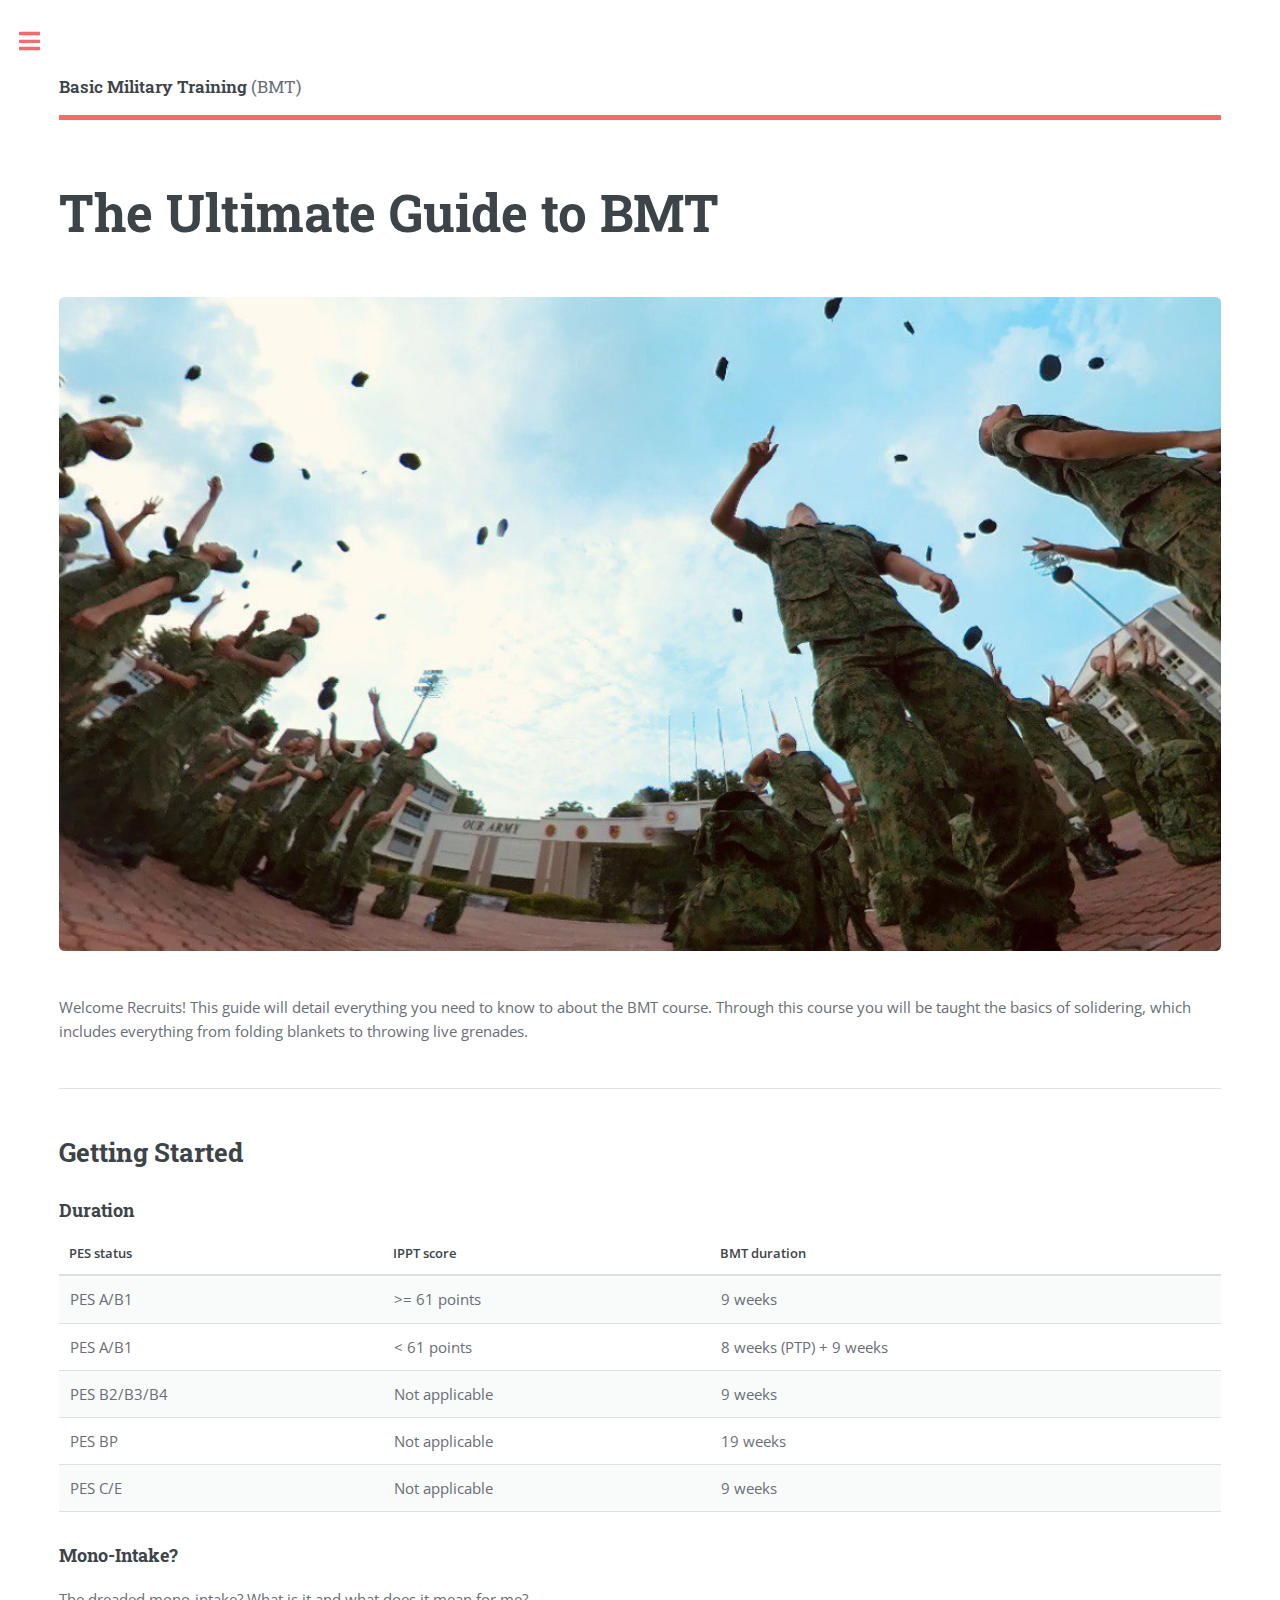
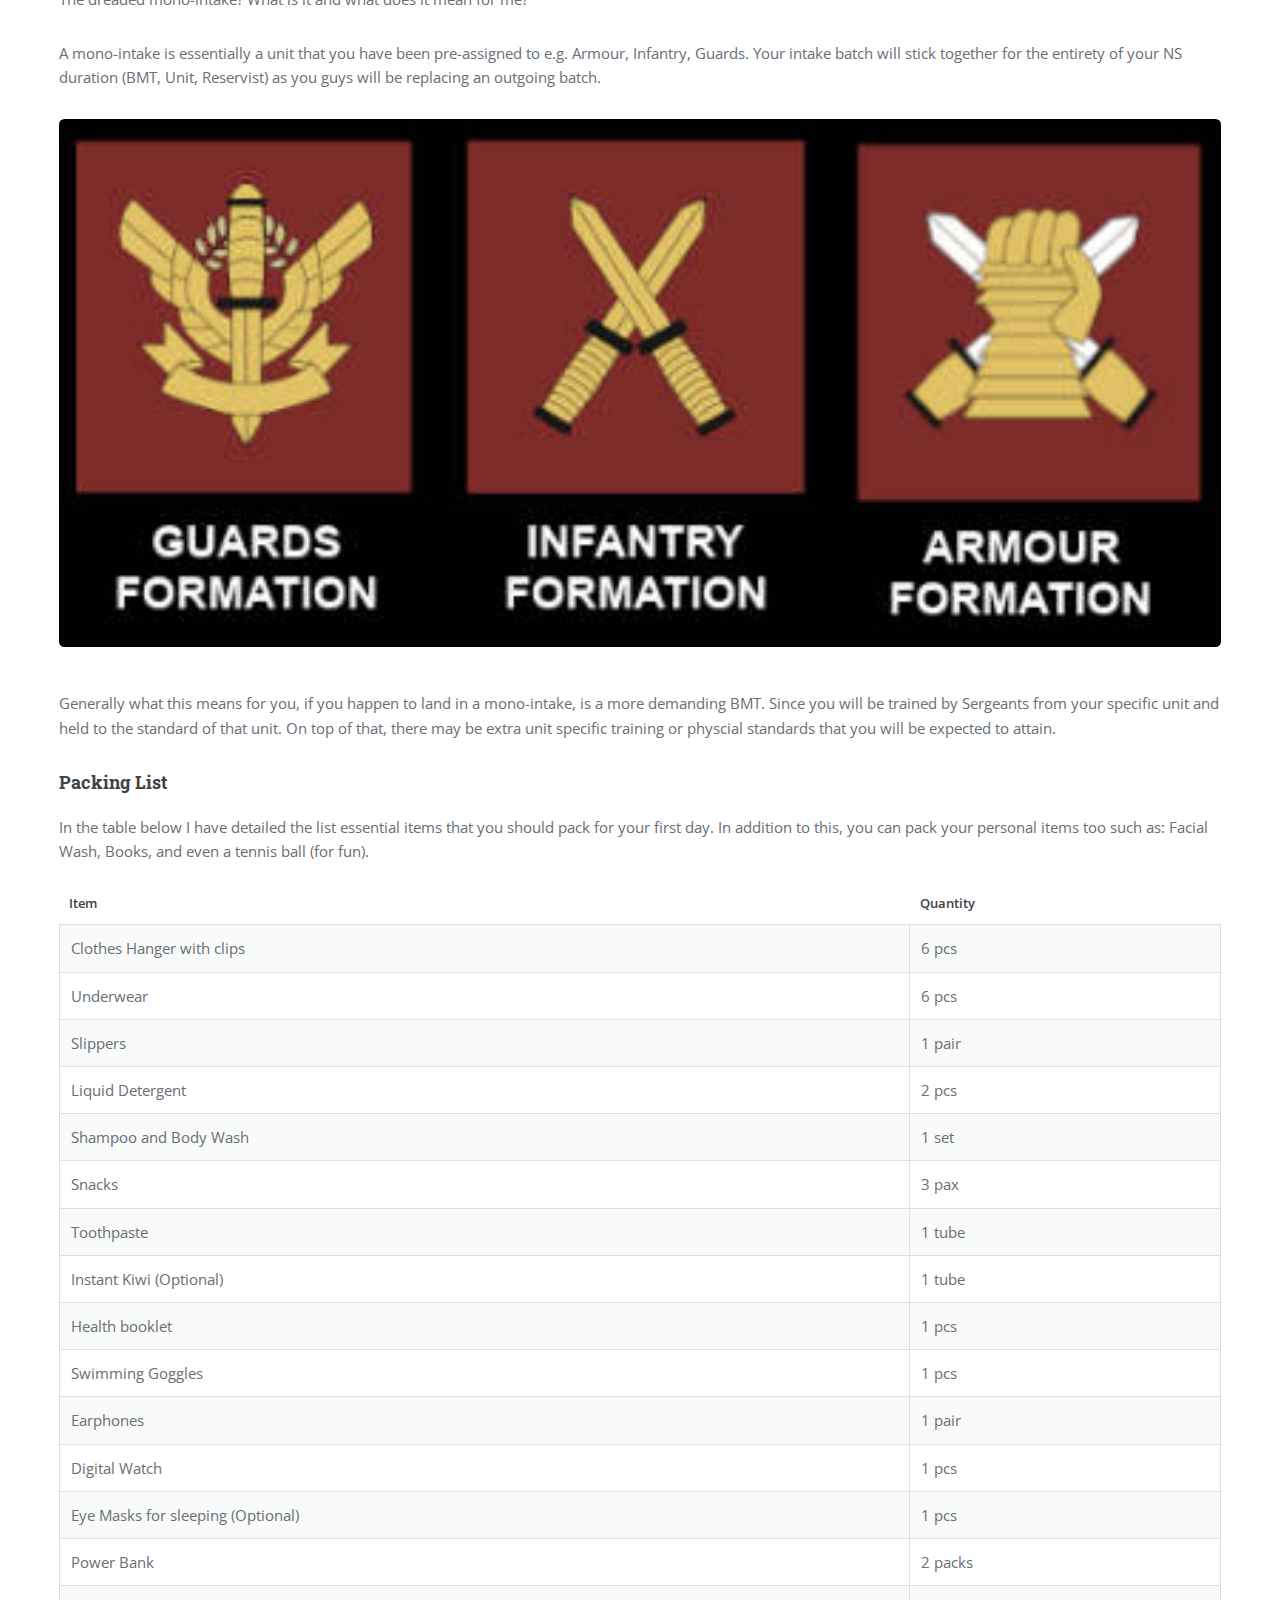
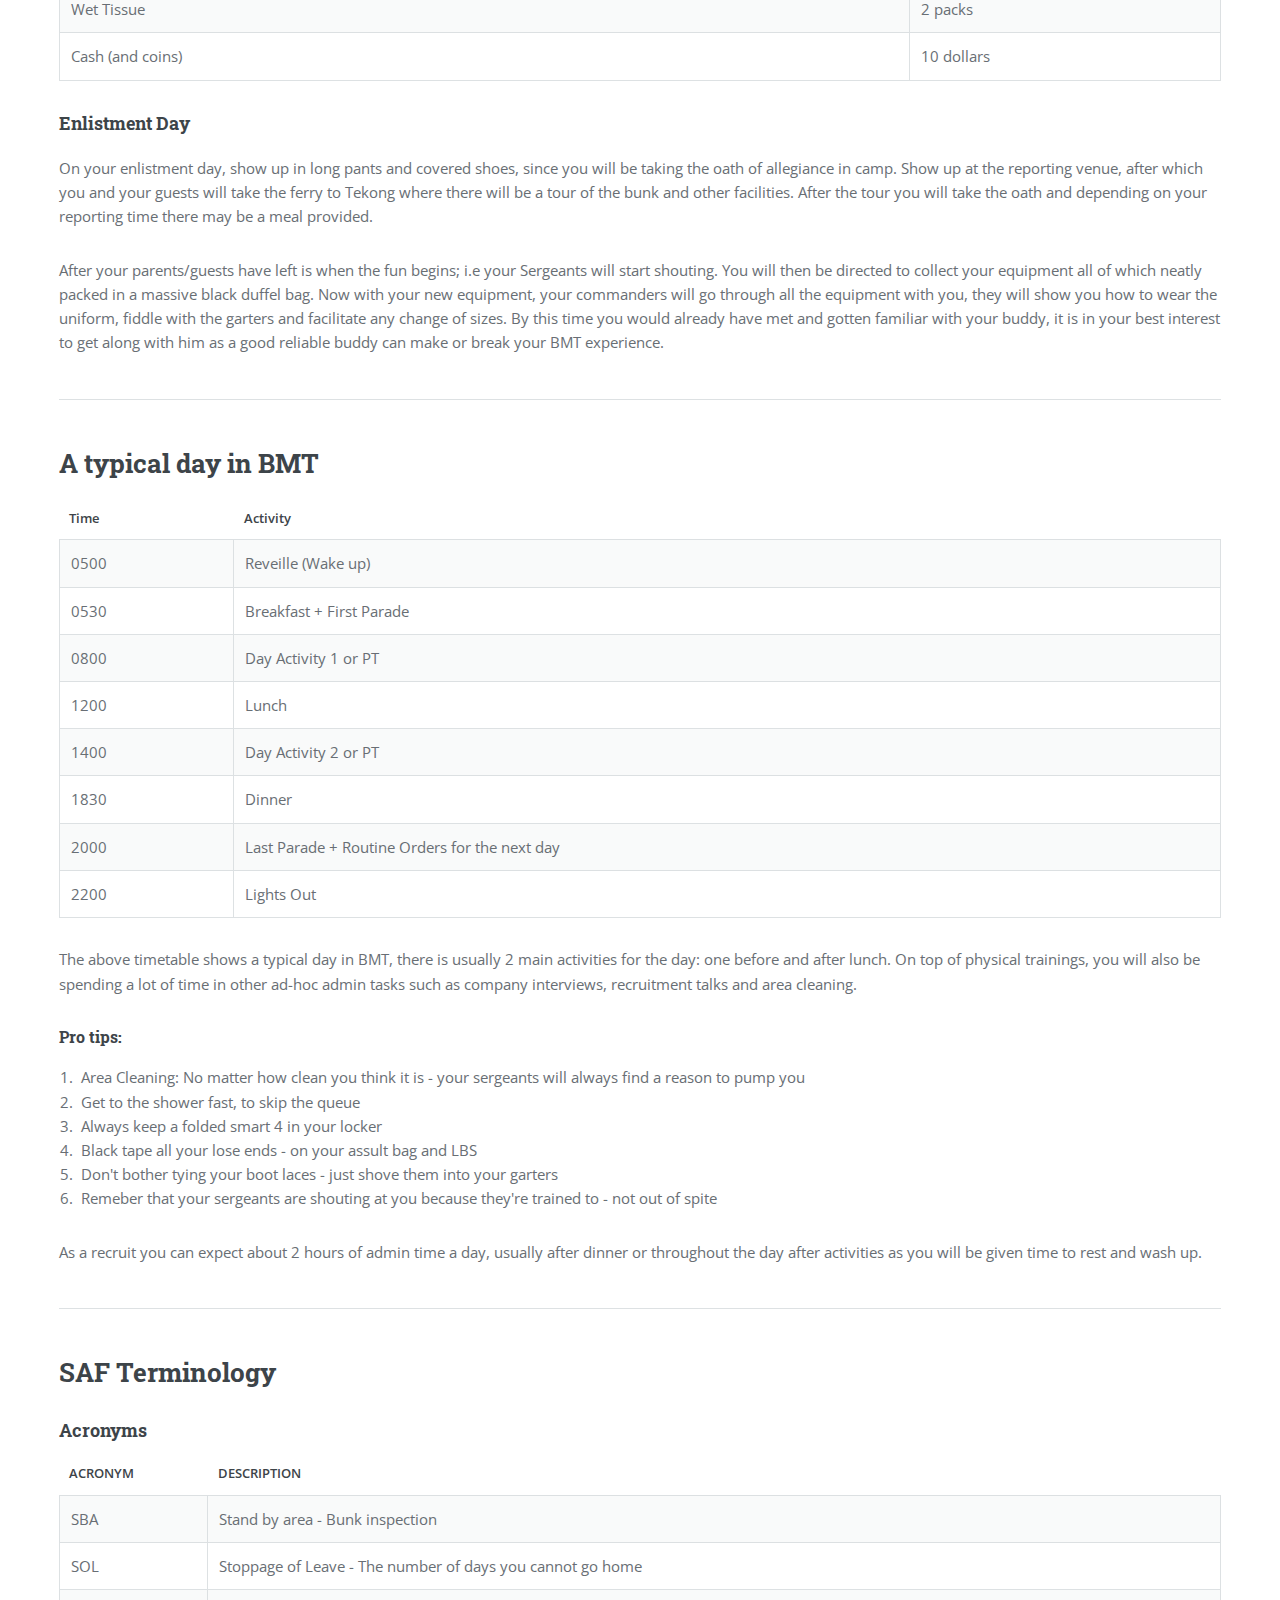
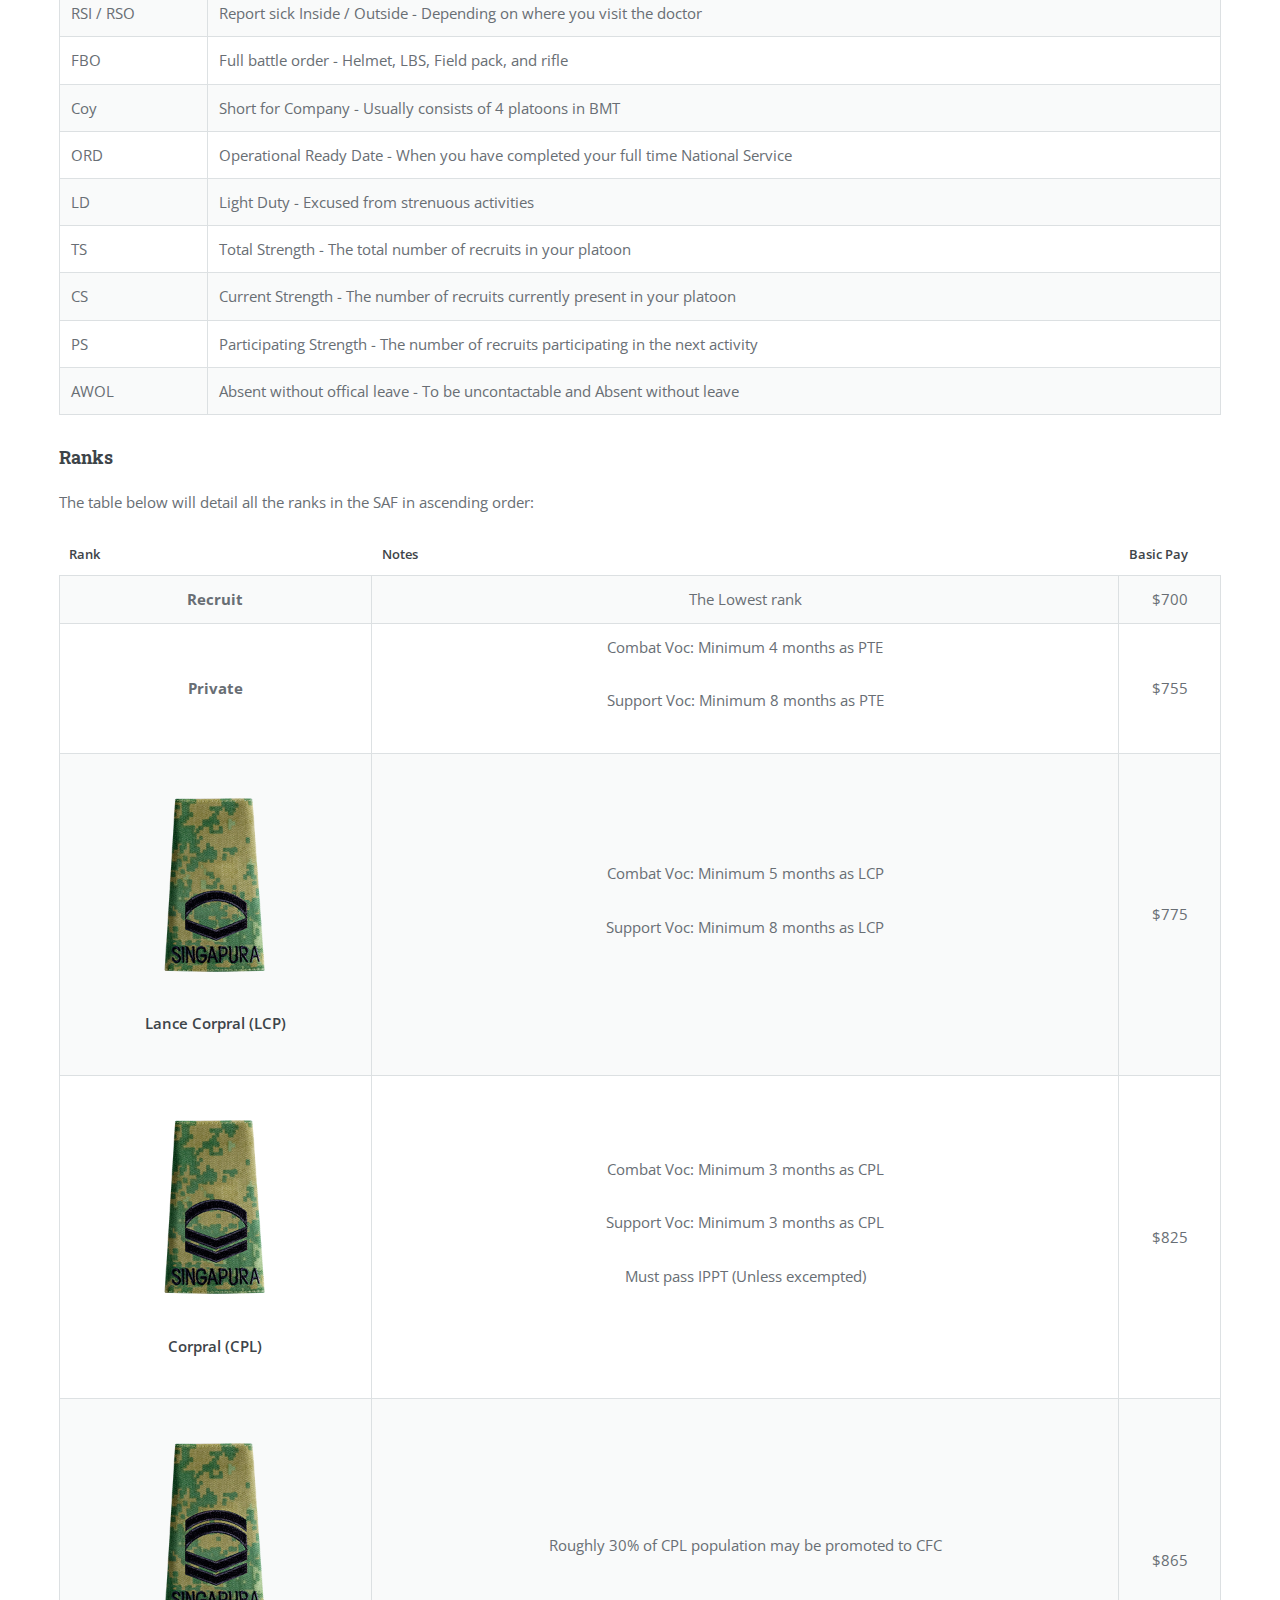
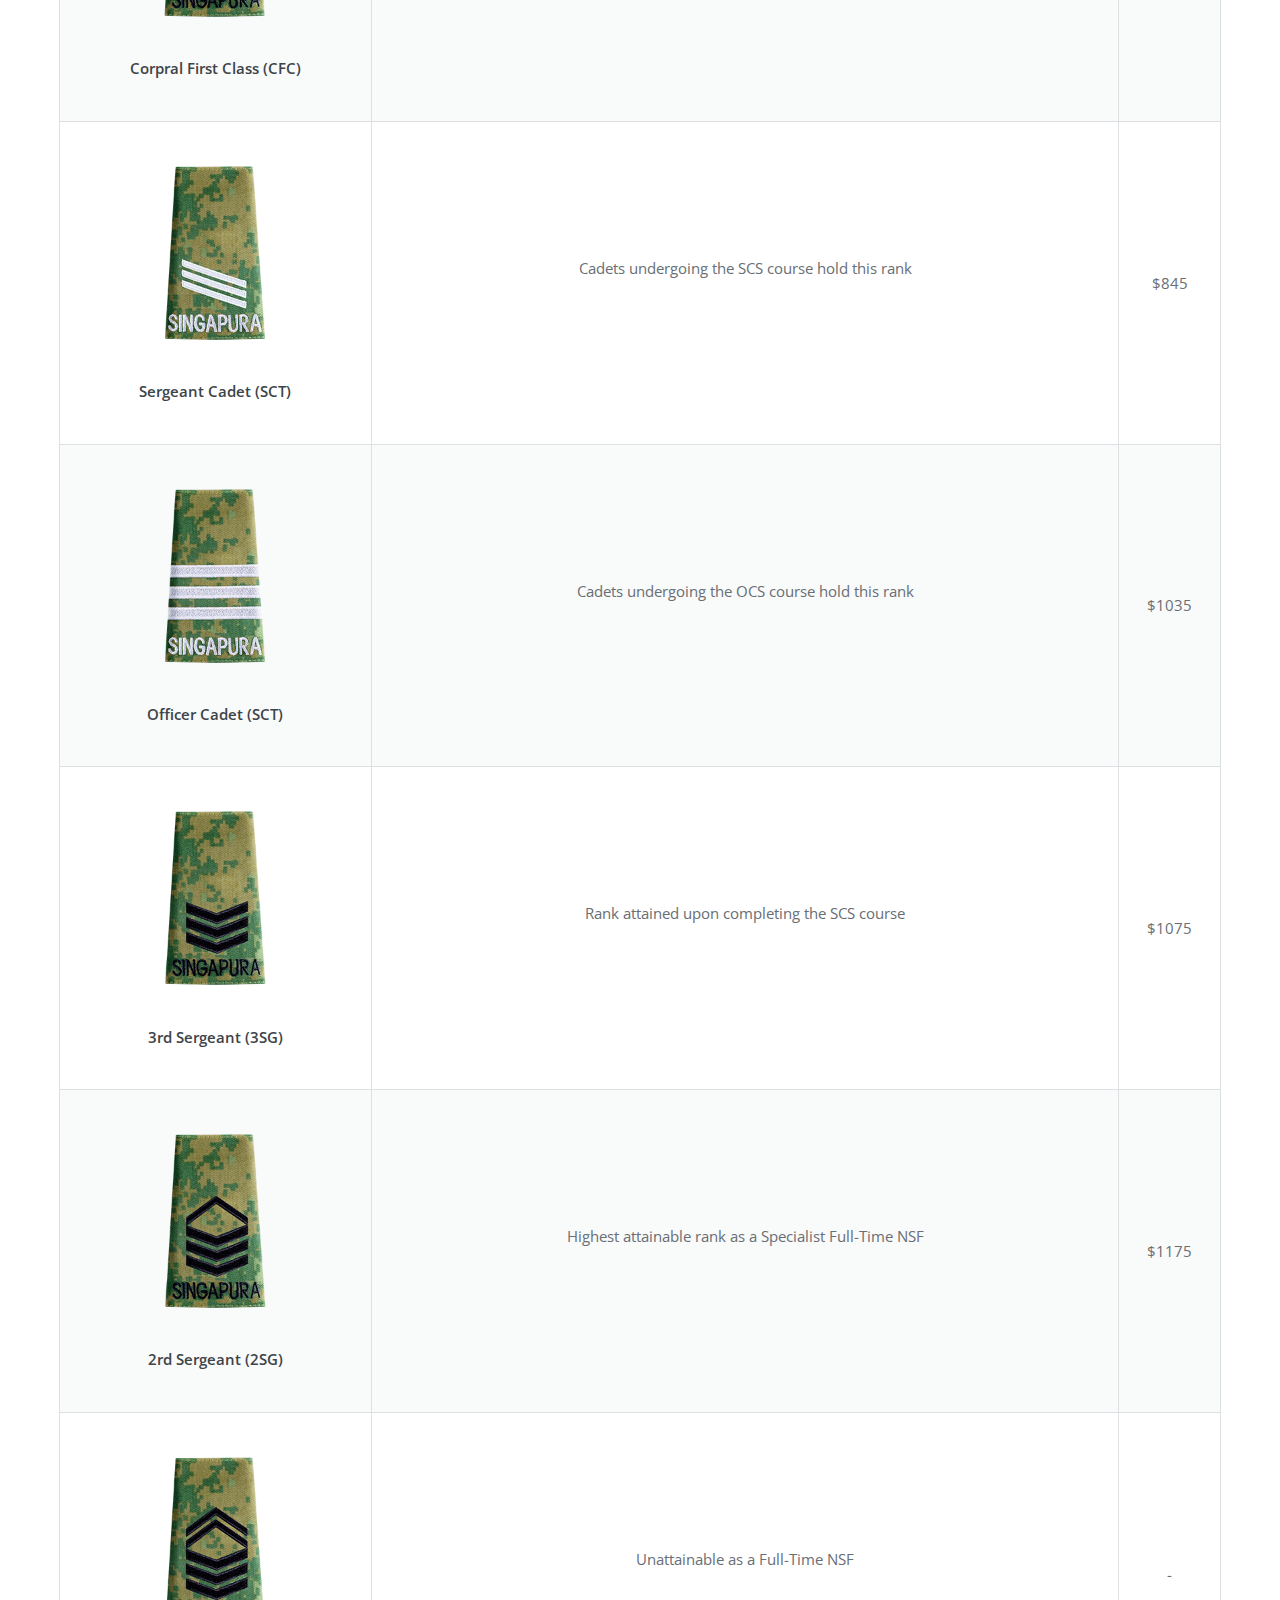
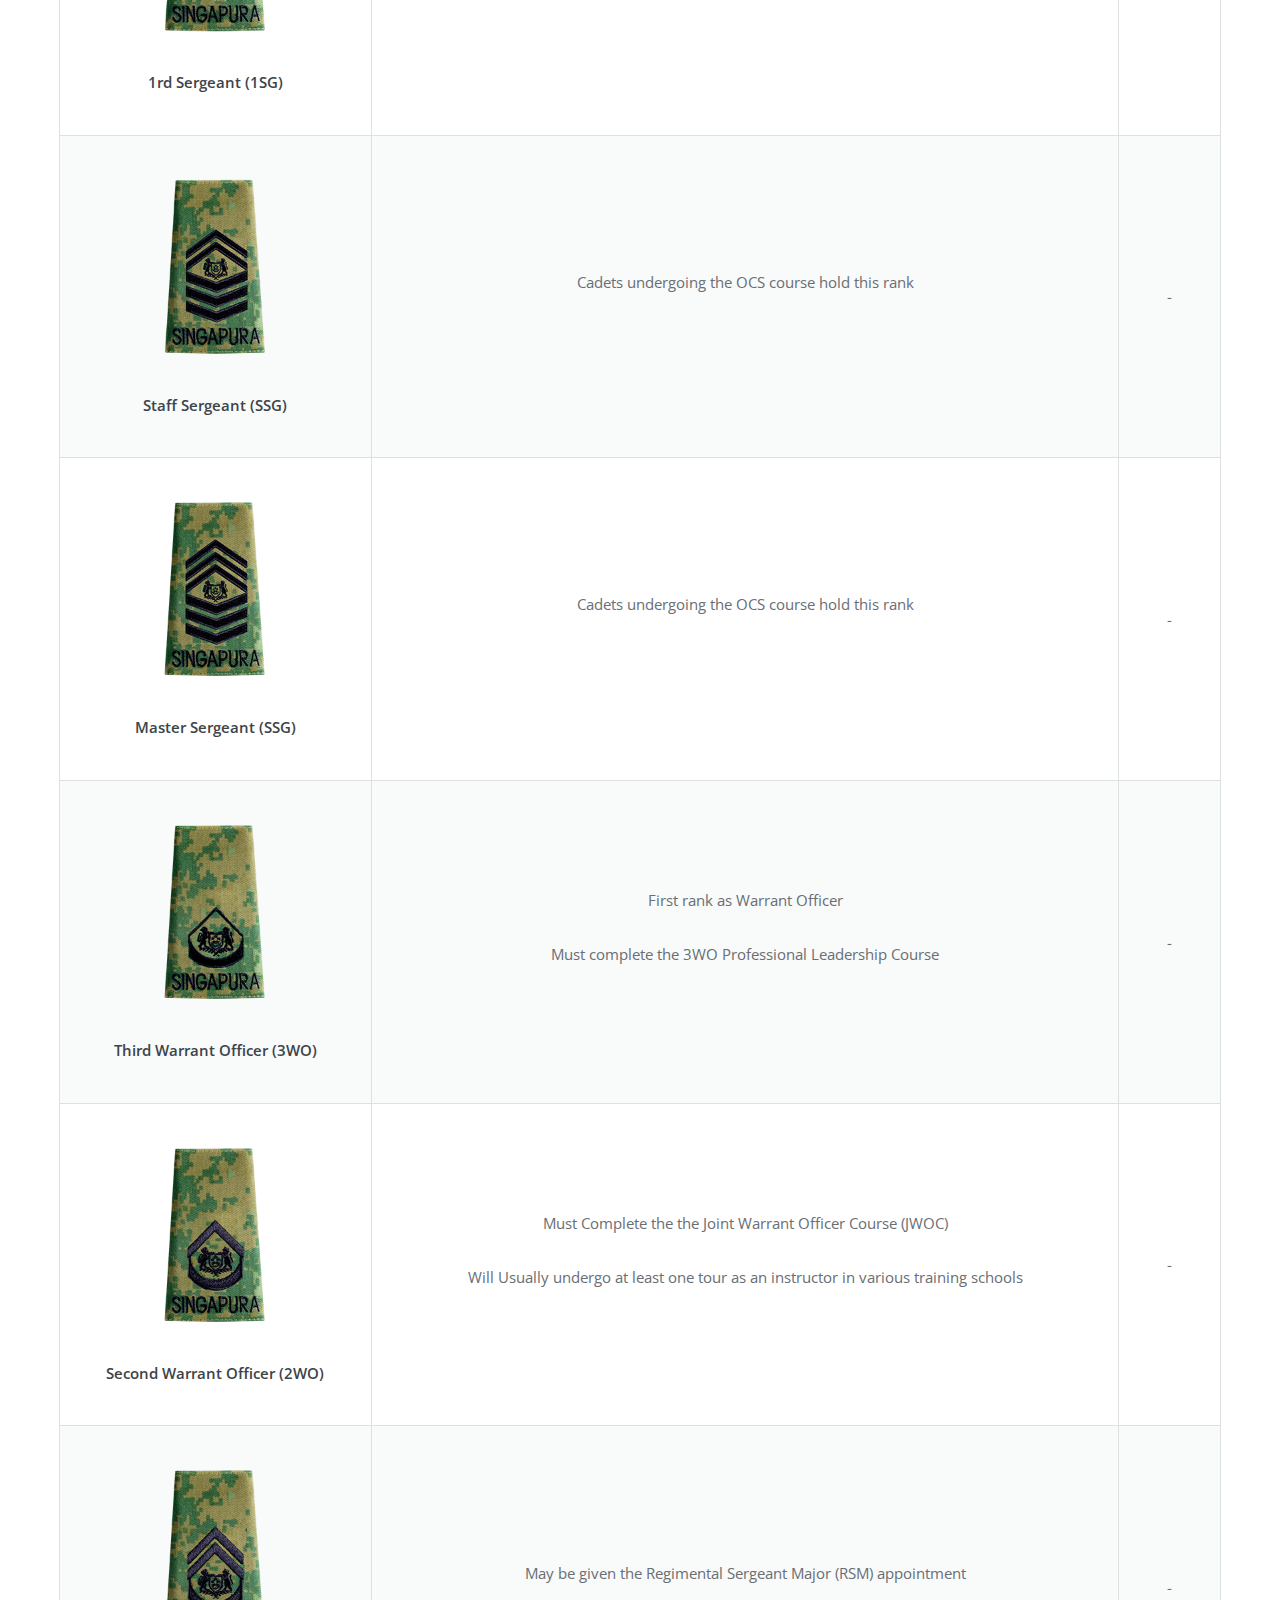
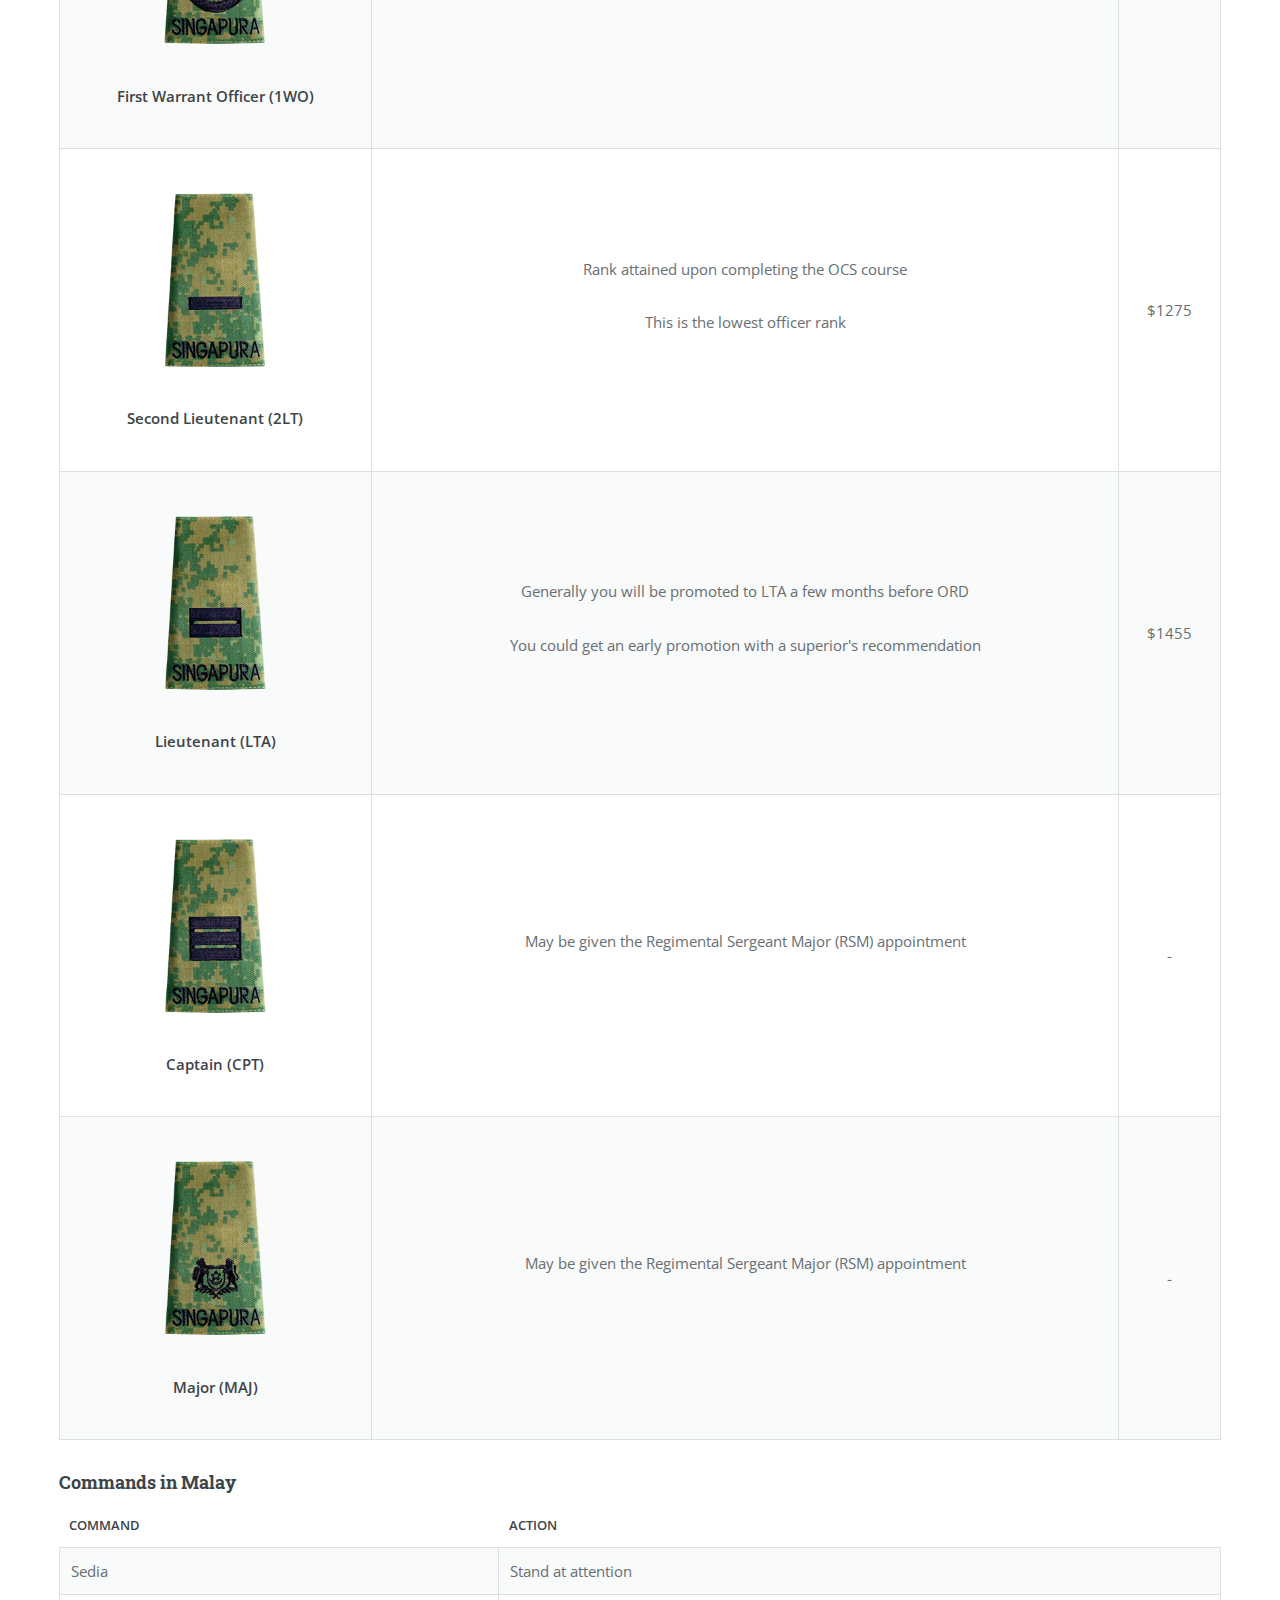
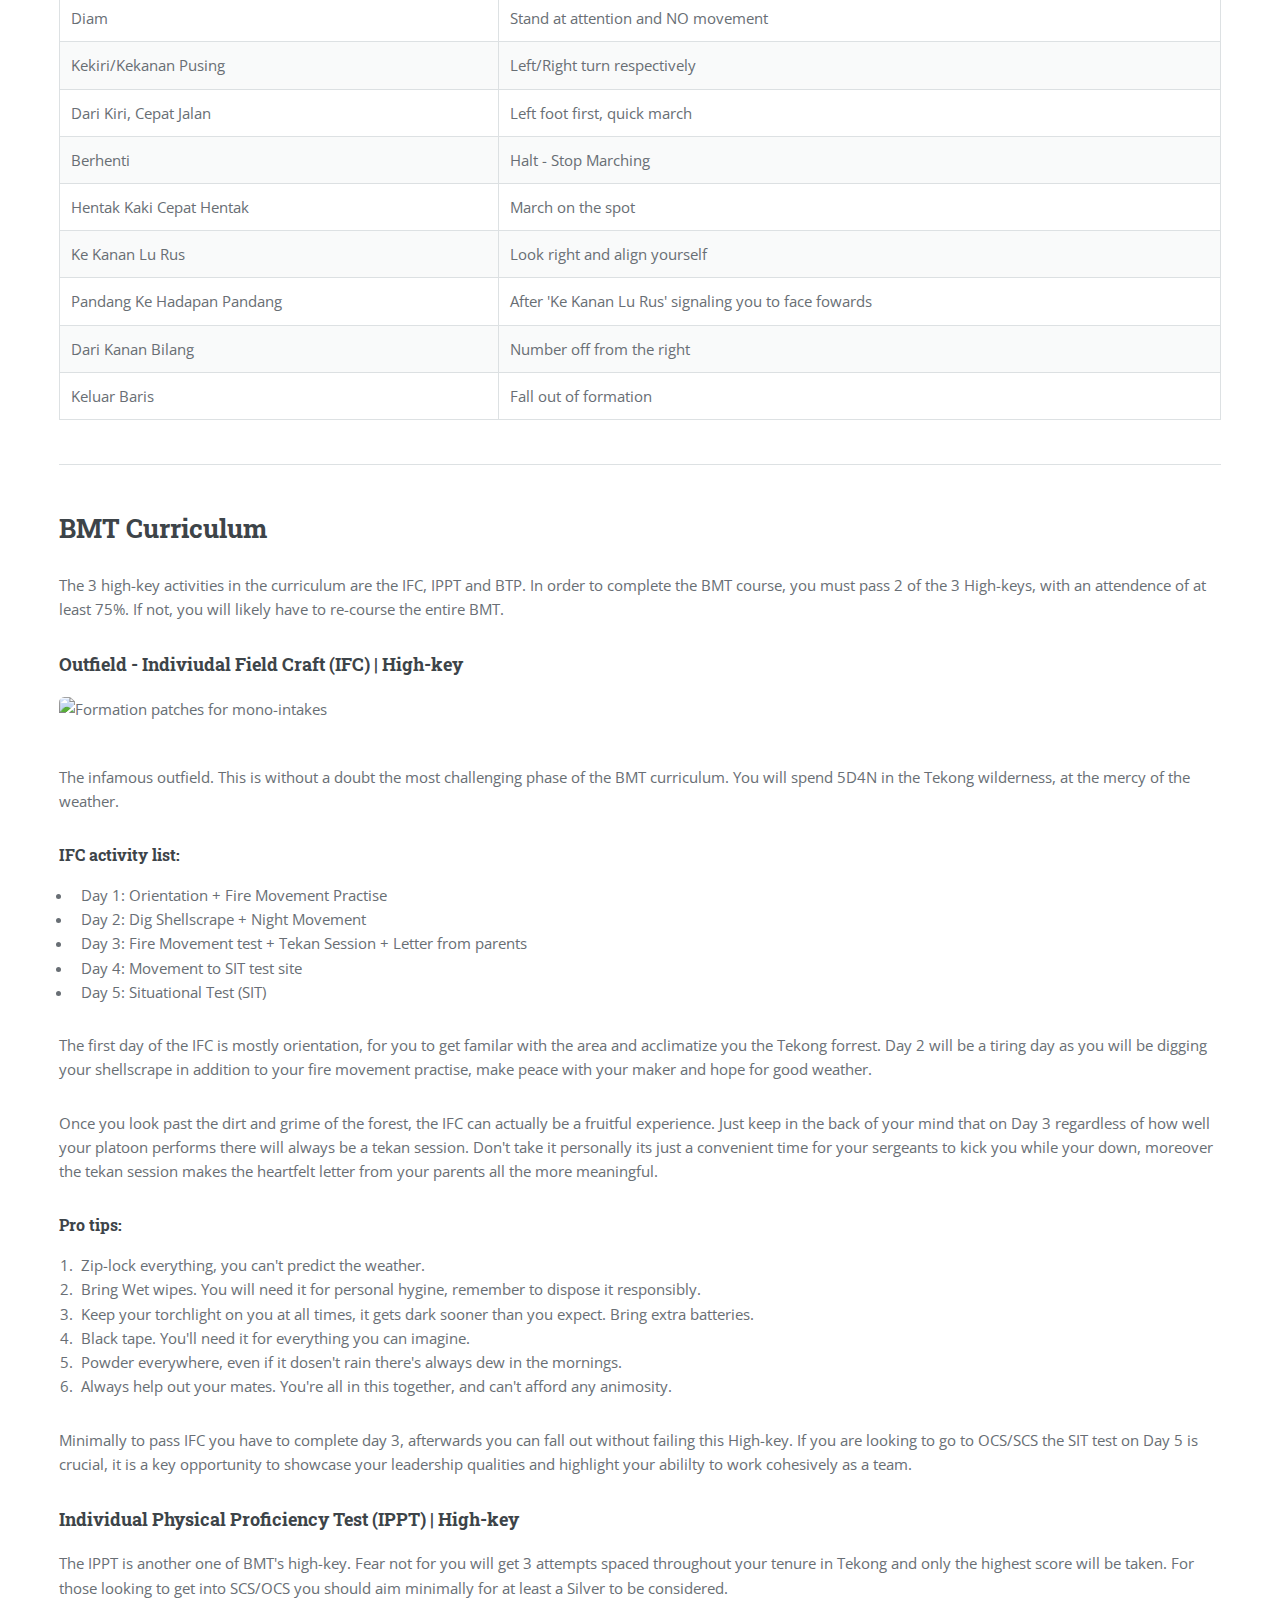
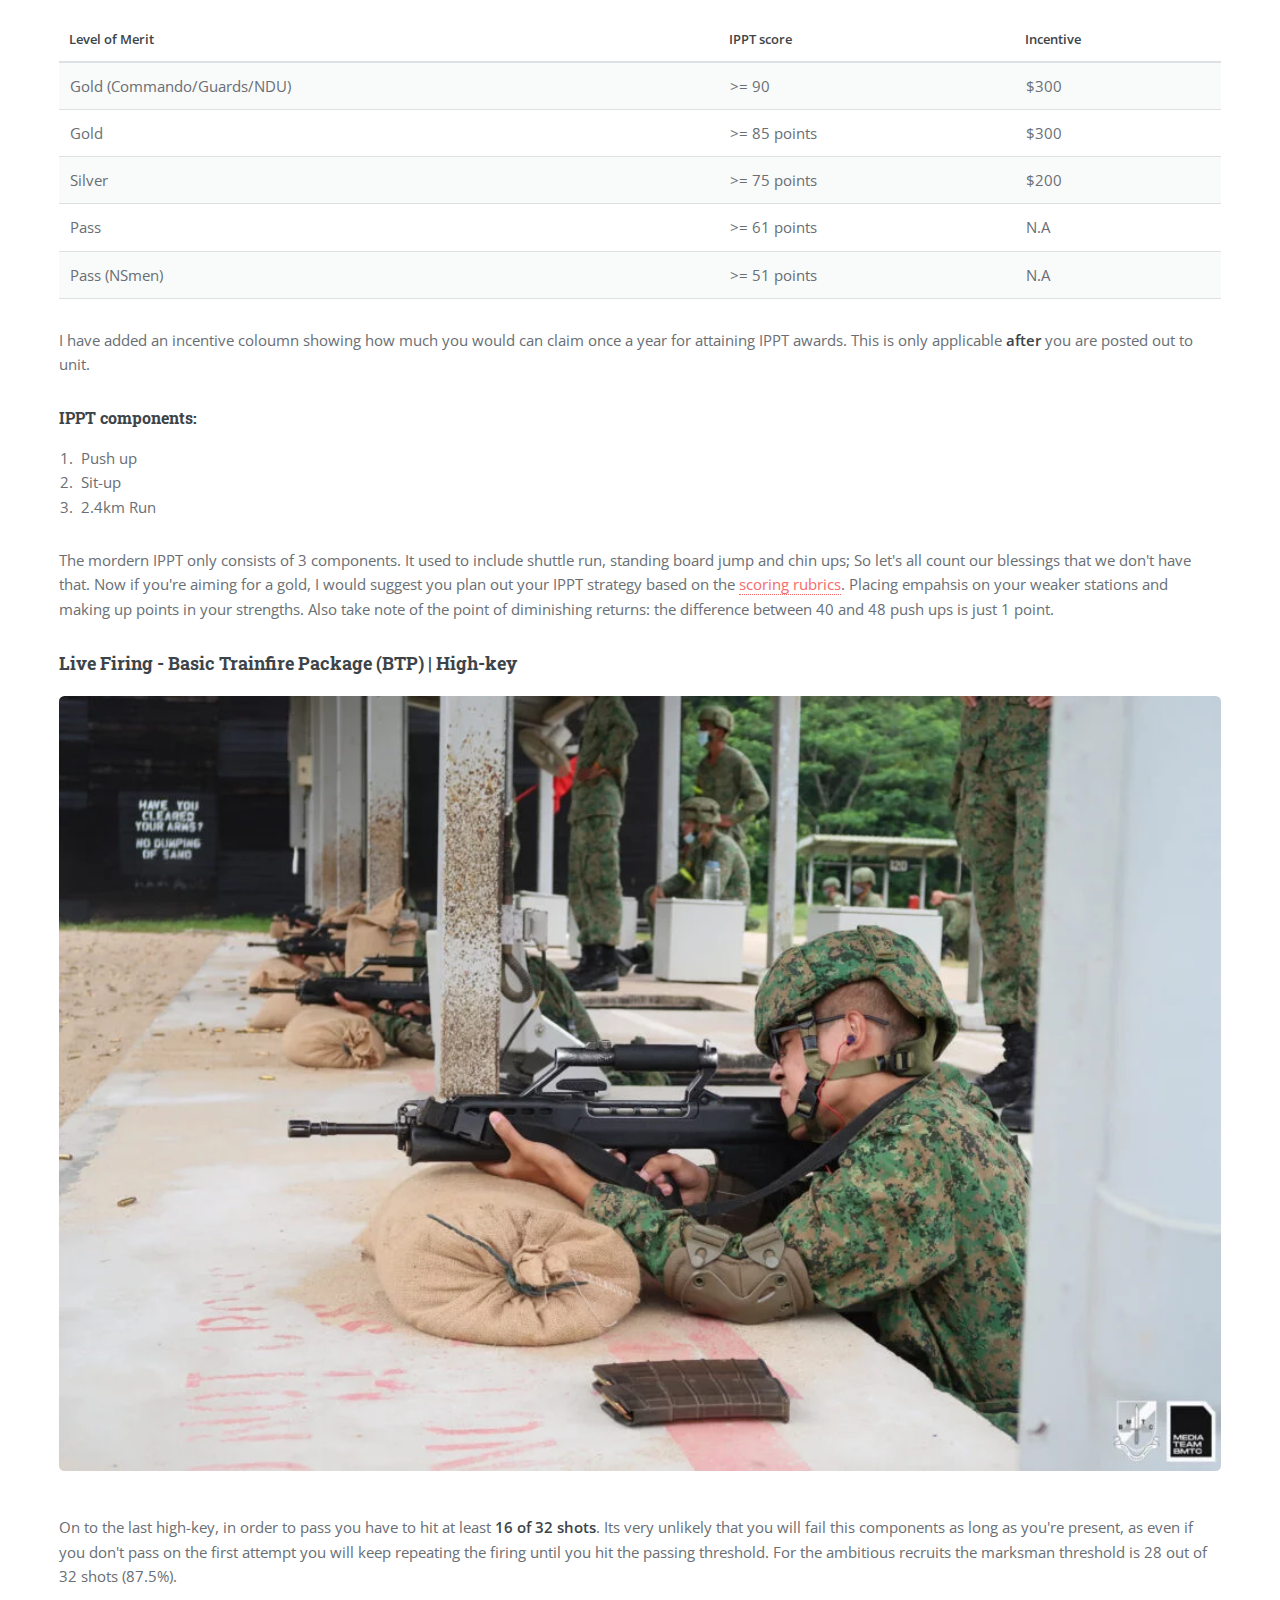
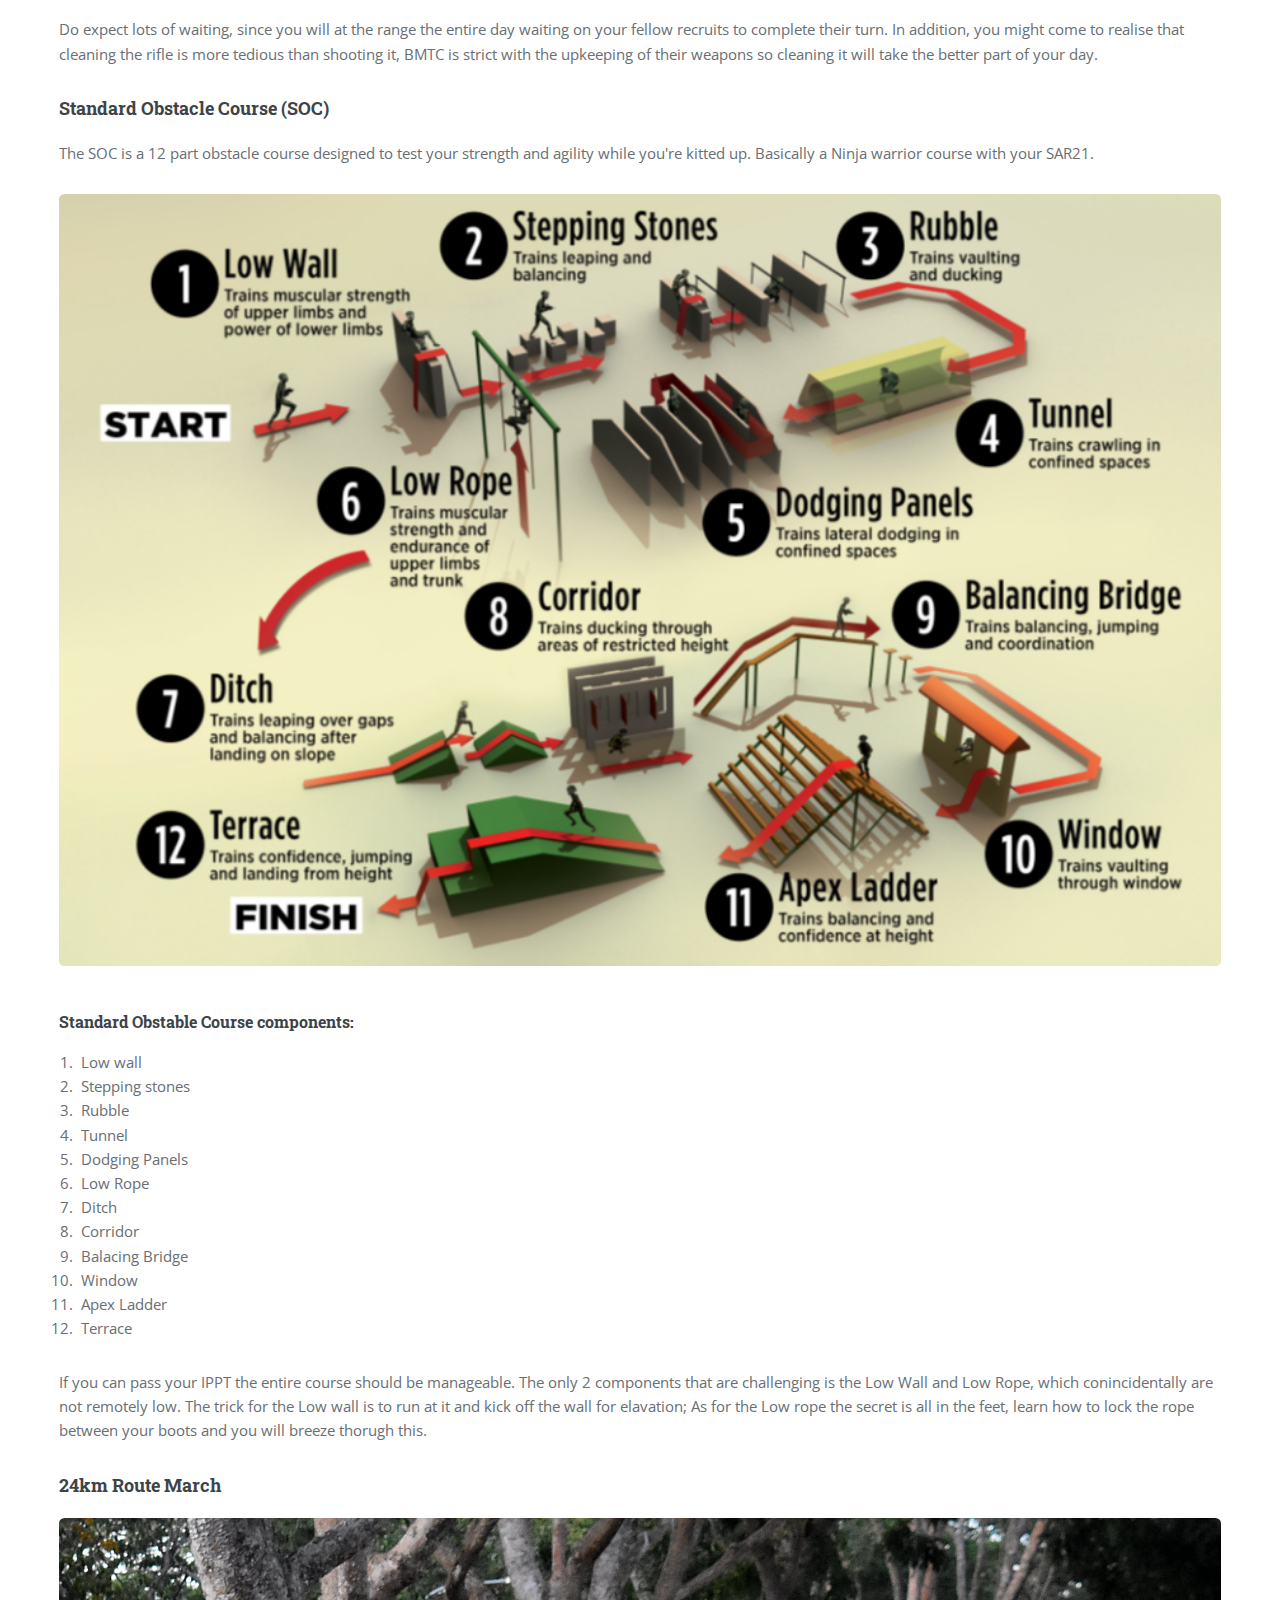
==== commit 2a7e36be: "Fixed Spelling" ====
--- a/index.html
+++ b/index.html
@@ -282,7 +282,7 @@
 									</table>
 
 									<h3 id="Ranks">Ranks</h3>
-									<p>The table below will detail all the ranks in the SAF in asscending order:</p>
+									<p>The table below will detail all the ranks in the SAF in ascending order:</p>
 									<div class="table-wrapper">
 										<table class="alt" id="ranktable">
 											<thead>
@@ -377,7 +377,7 @@
 														<p><b>1rd Sergeant (1SG)</b></p>
 													</td>
 													<td>
-														<p>Unattinable as a Full-Time NSF</p>
+														<p>Unattainable as a Full-Time NSF</p>
 													</td>
 													<td>-</td>
 												</tr>
@@ -726,7 +726,7 @@
 
 										<div>
 											<h4 class="major">Maintenance Engineering Support Formation</h4>
-											<p><span class="image left"><img src="images/Maintenance-Engineering-Support.png" alt="SAF Maintenance Engineering Support Formation Patch" /></span> This fomration is responsible for providing the SAF with engineering support and ensuring equipemnt readiness. They work closely with DSTA and ST Kinetics to keep up with technological advnacements, and are usually staffed with Military Experts (ME).   </p>
+											<p><span class="image left"><img src="images/Maintenance-Engineering-Support.png" alt="SAF Maintenance Engineering Support Formation Patch" /></span> This formation is responsible for providing the SAF with engineering support and ensuring equipemnt readiness. They work closely with DSTA and ST Kinetics to keep up with technological advnacements, and are usually staffed with Military Experts (ME).   </p>
 											<ul>
 												<li> Maintenance Engineering Support | Kranji Camp</li>
 											</ul>
@@ -851,7 +851,7 @@
 
 							<!-- Footer -->
 								<footer id="footer">
-									<p class="copyright">&copy; Untitled. All rights reserved. Demo Images: <a href="https://unsplash.com">Unsplash</a>. Design: <a href="https://html5up.net">HTML5 UP</a>.</p>
+									<p class="copyright">&copy;gbaek. All rights reserved. Images: <a href="https://unsplash.com">Source</a></p>
 								</footer>
 
 						</div>
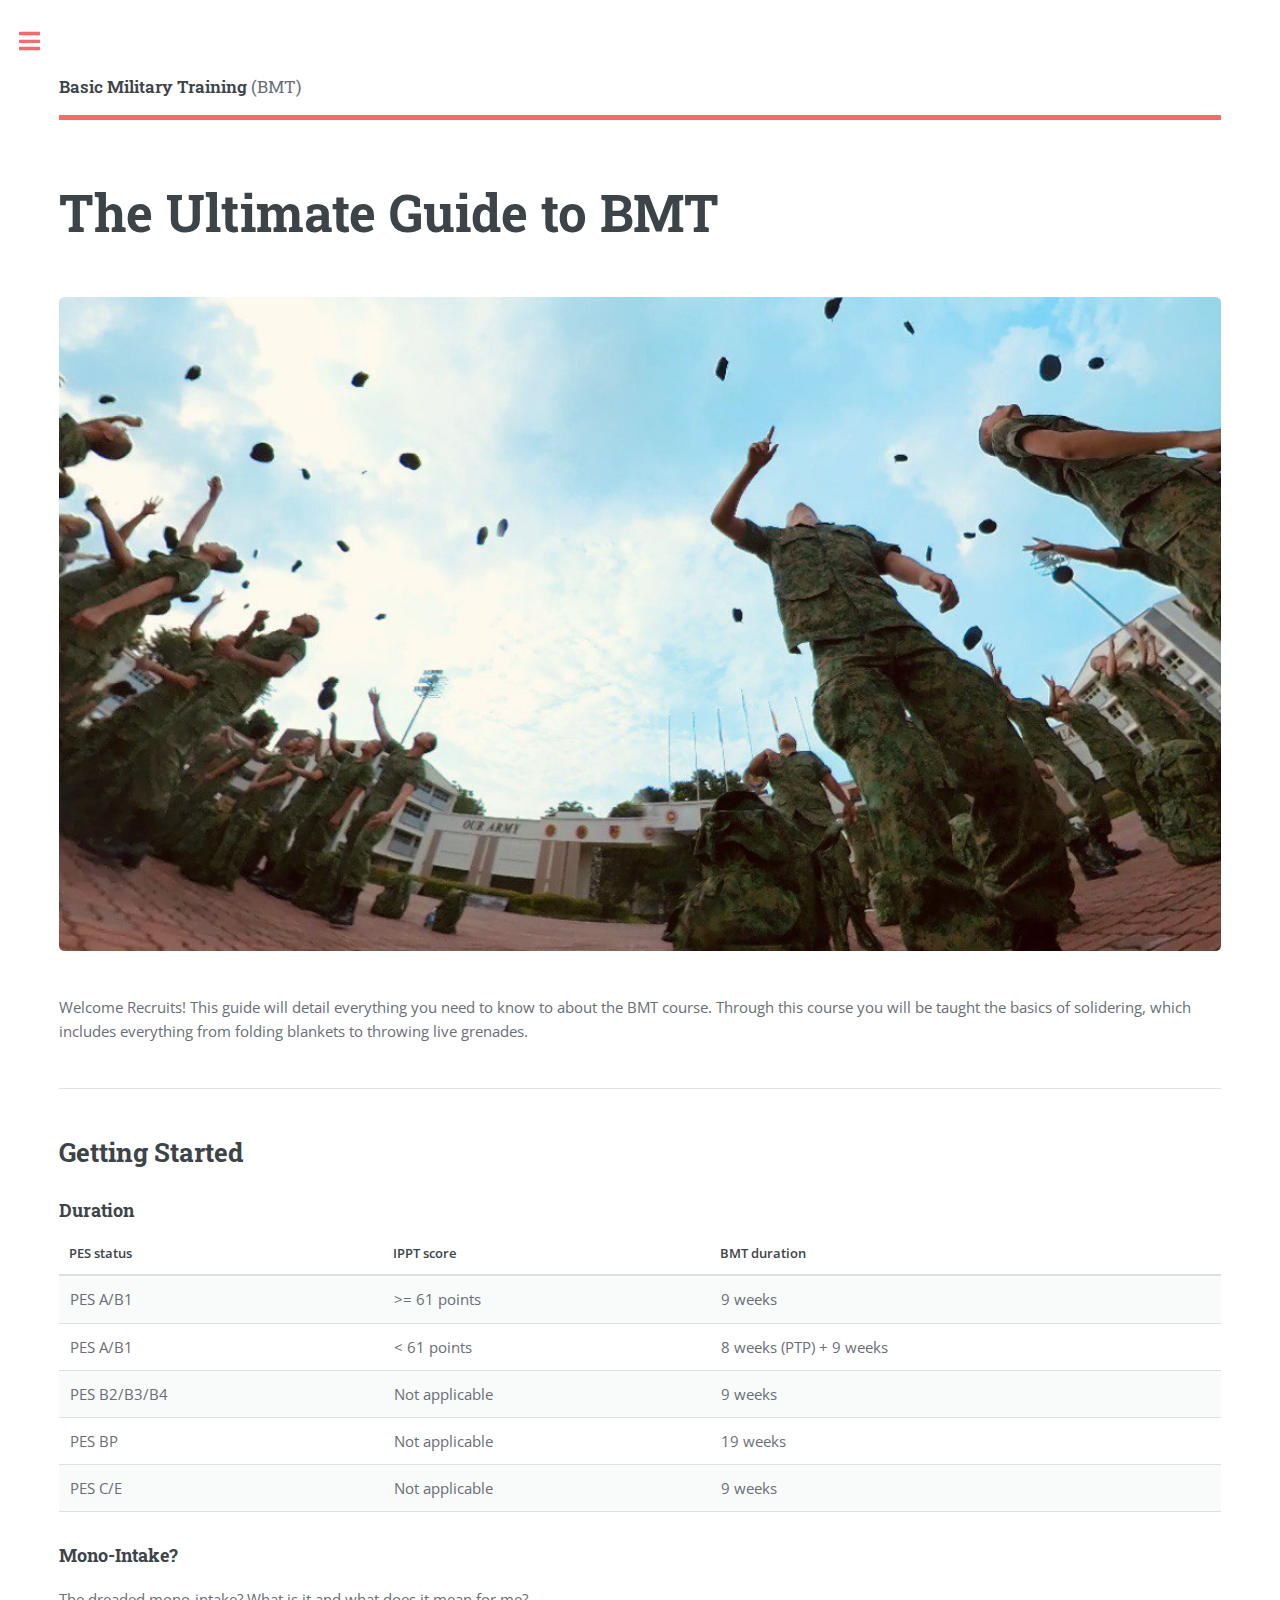
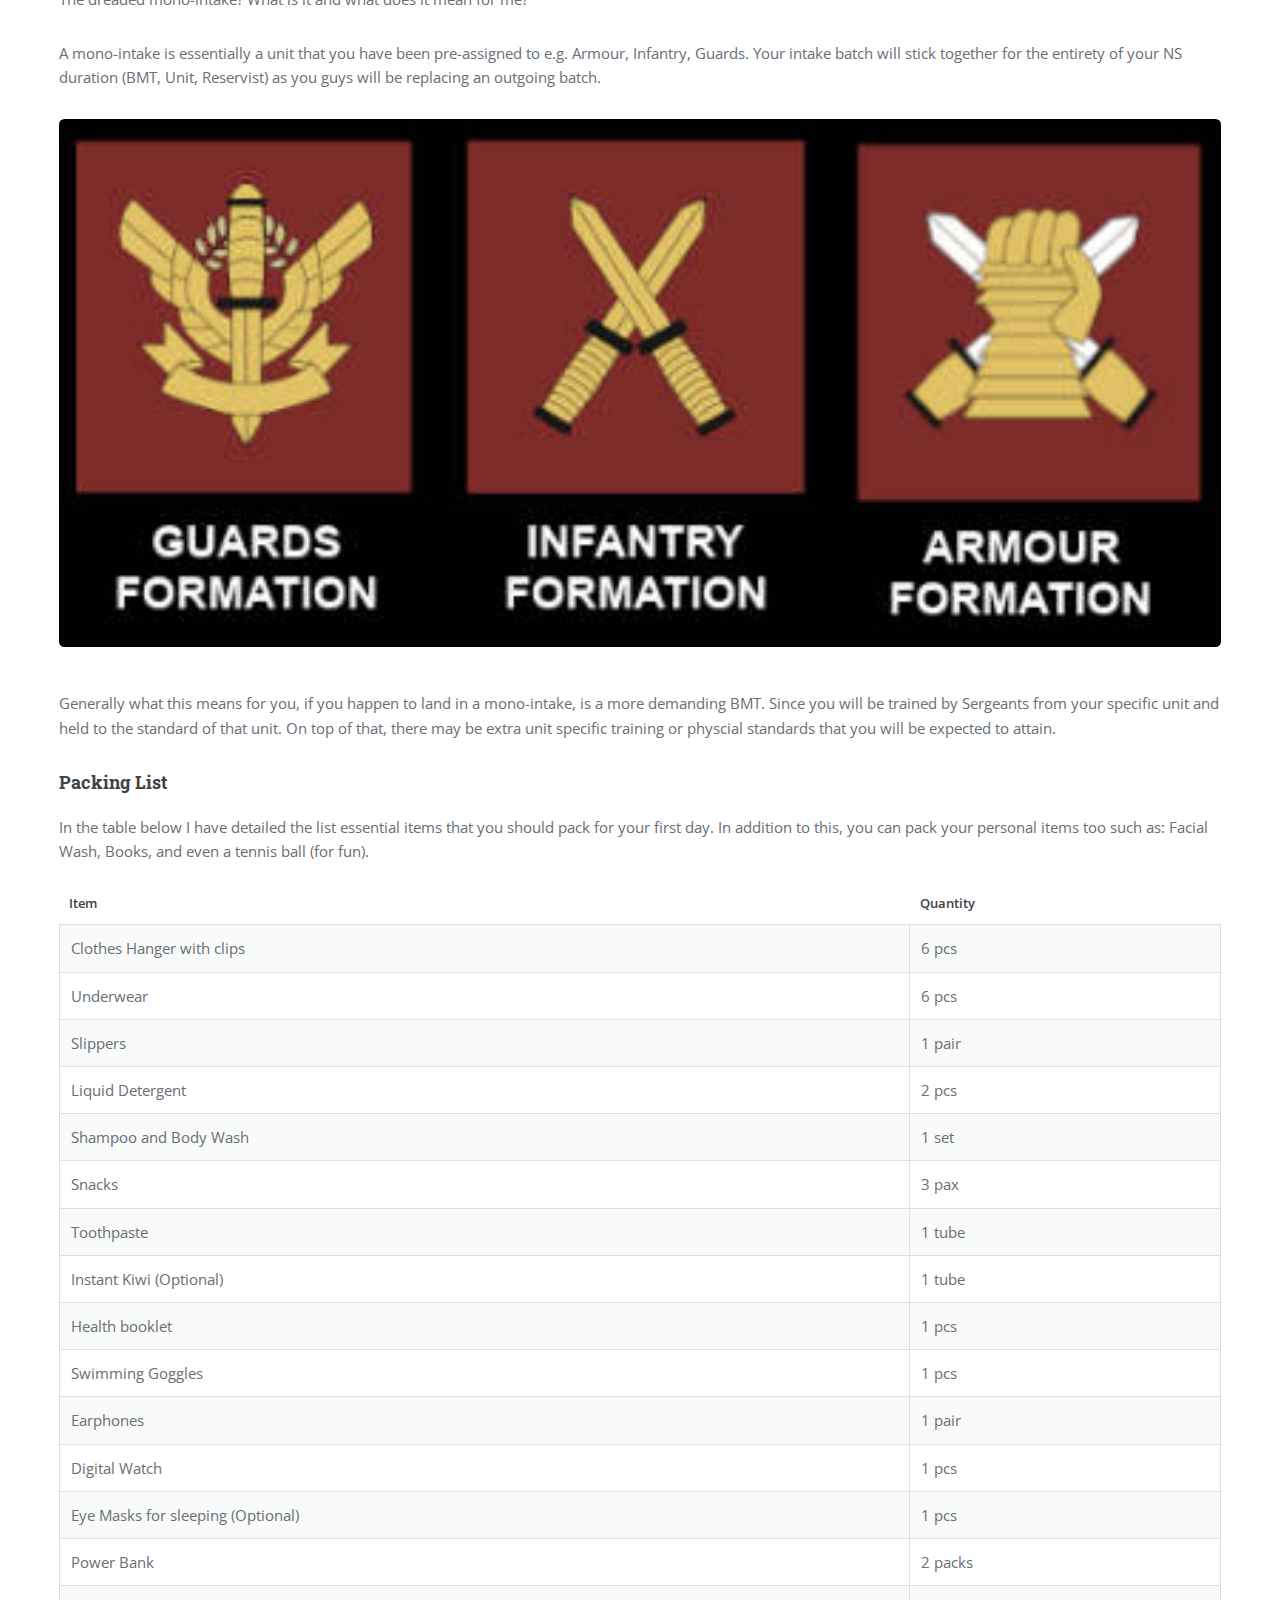
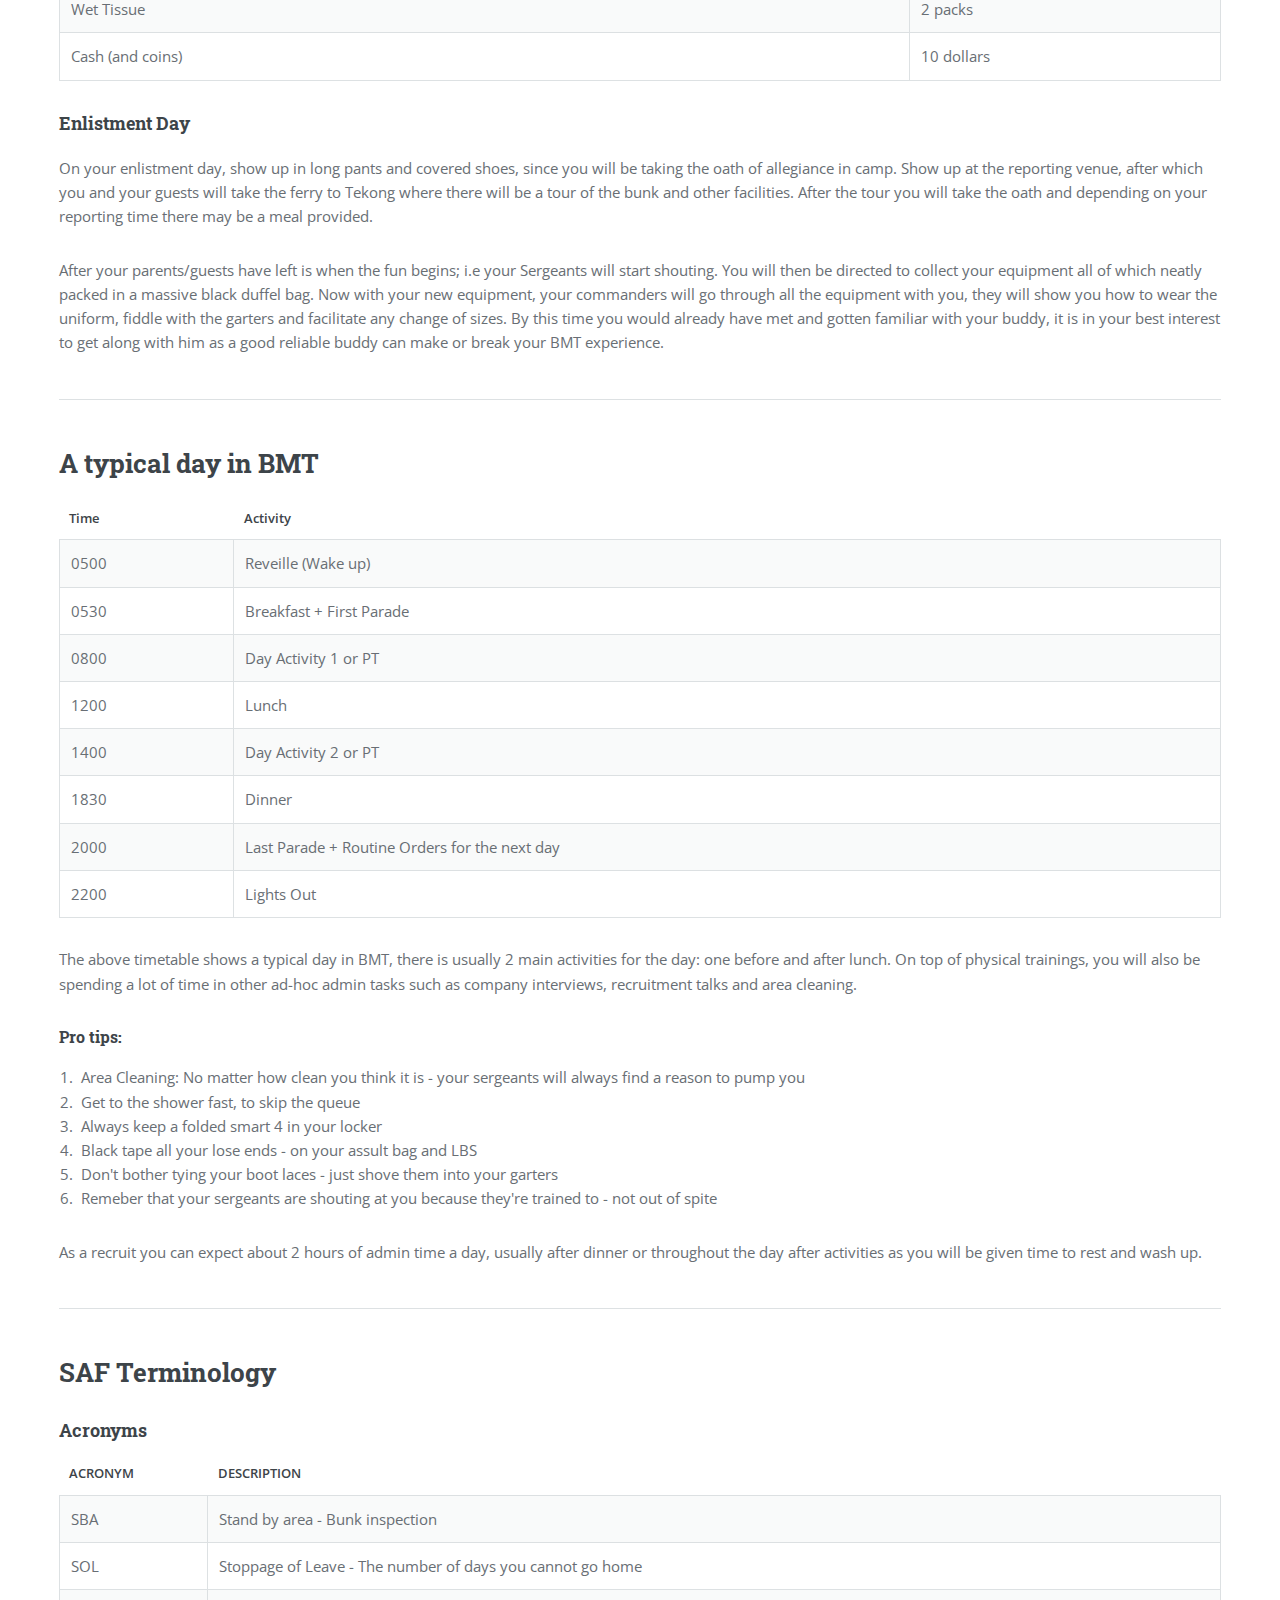
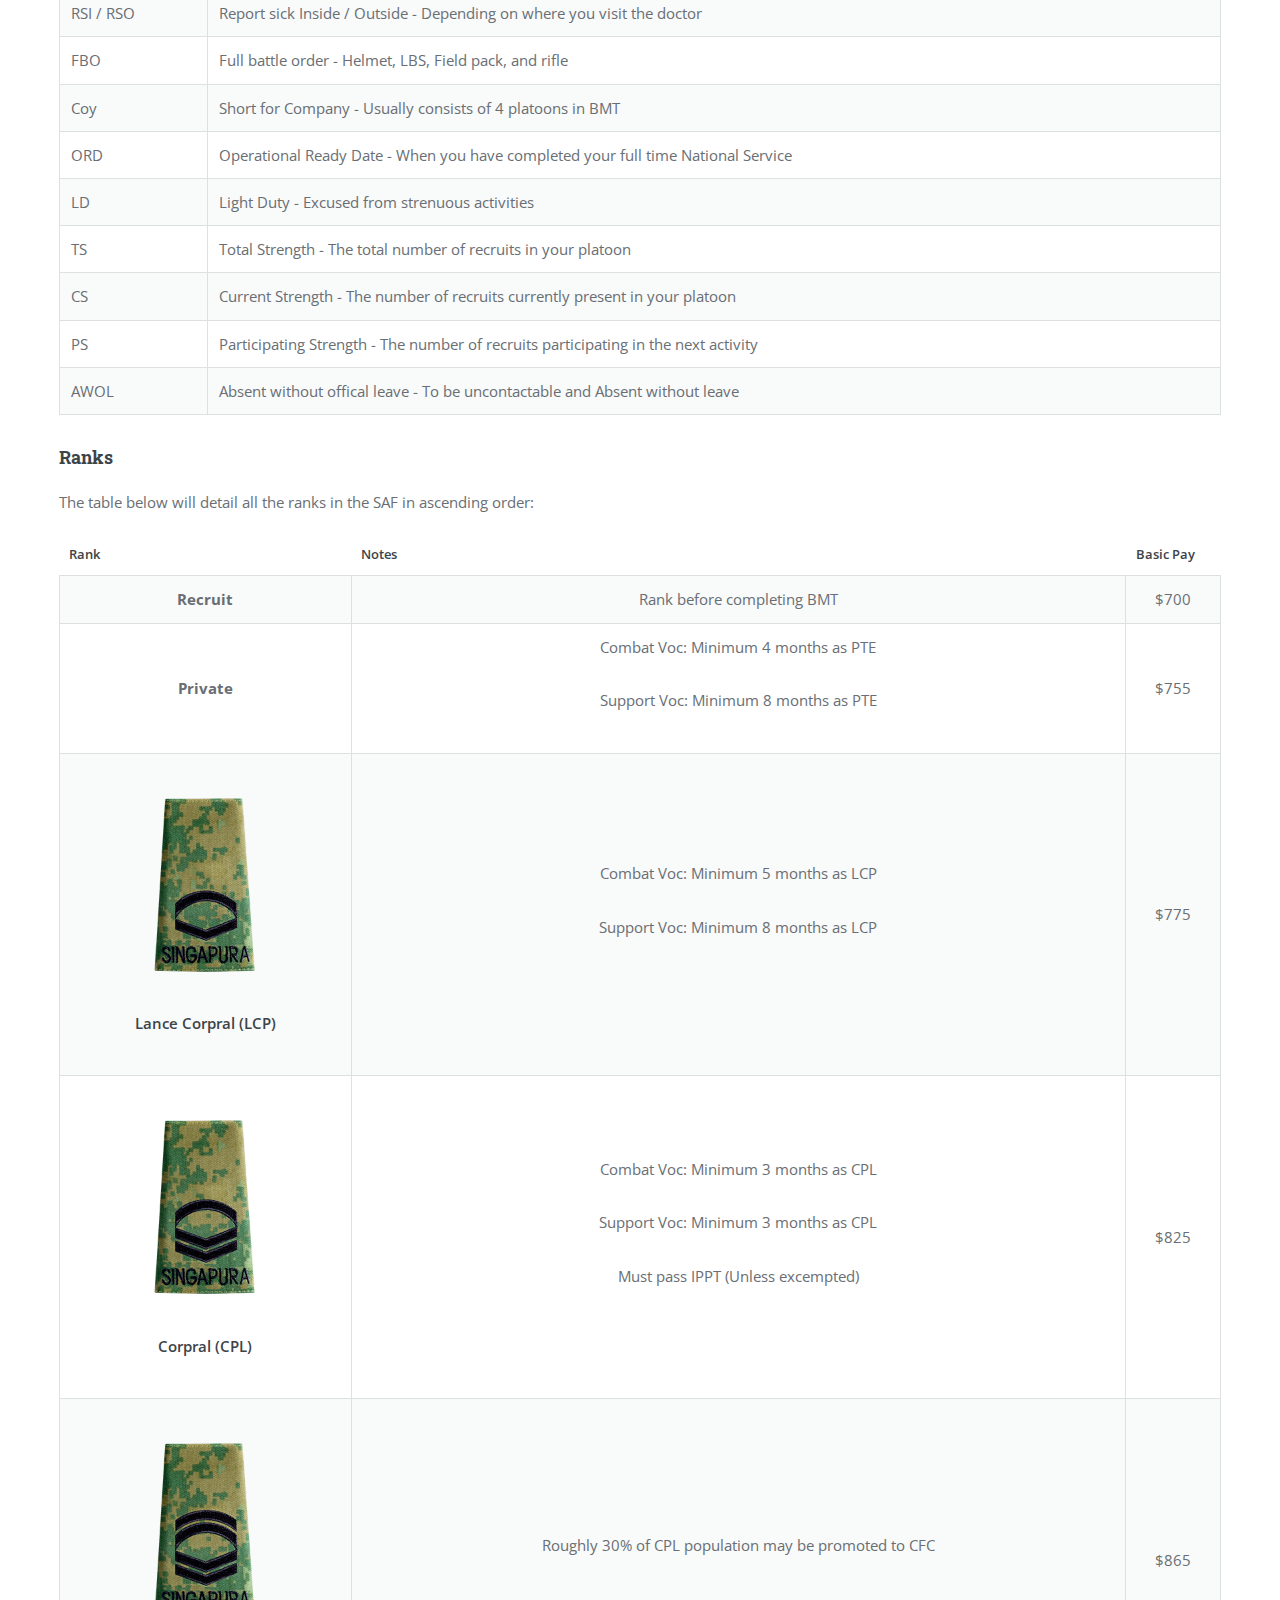
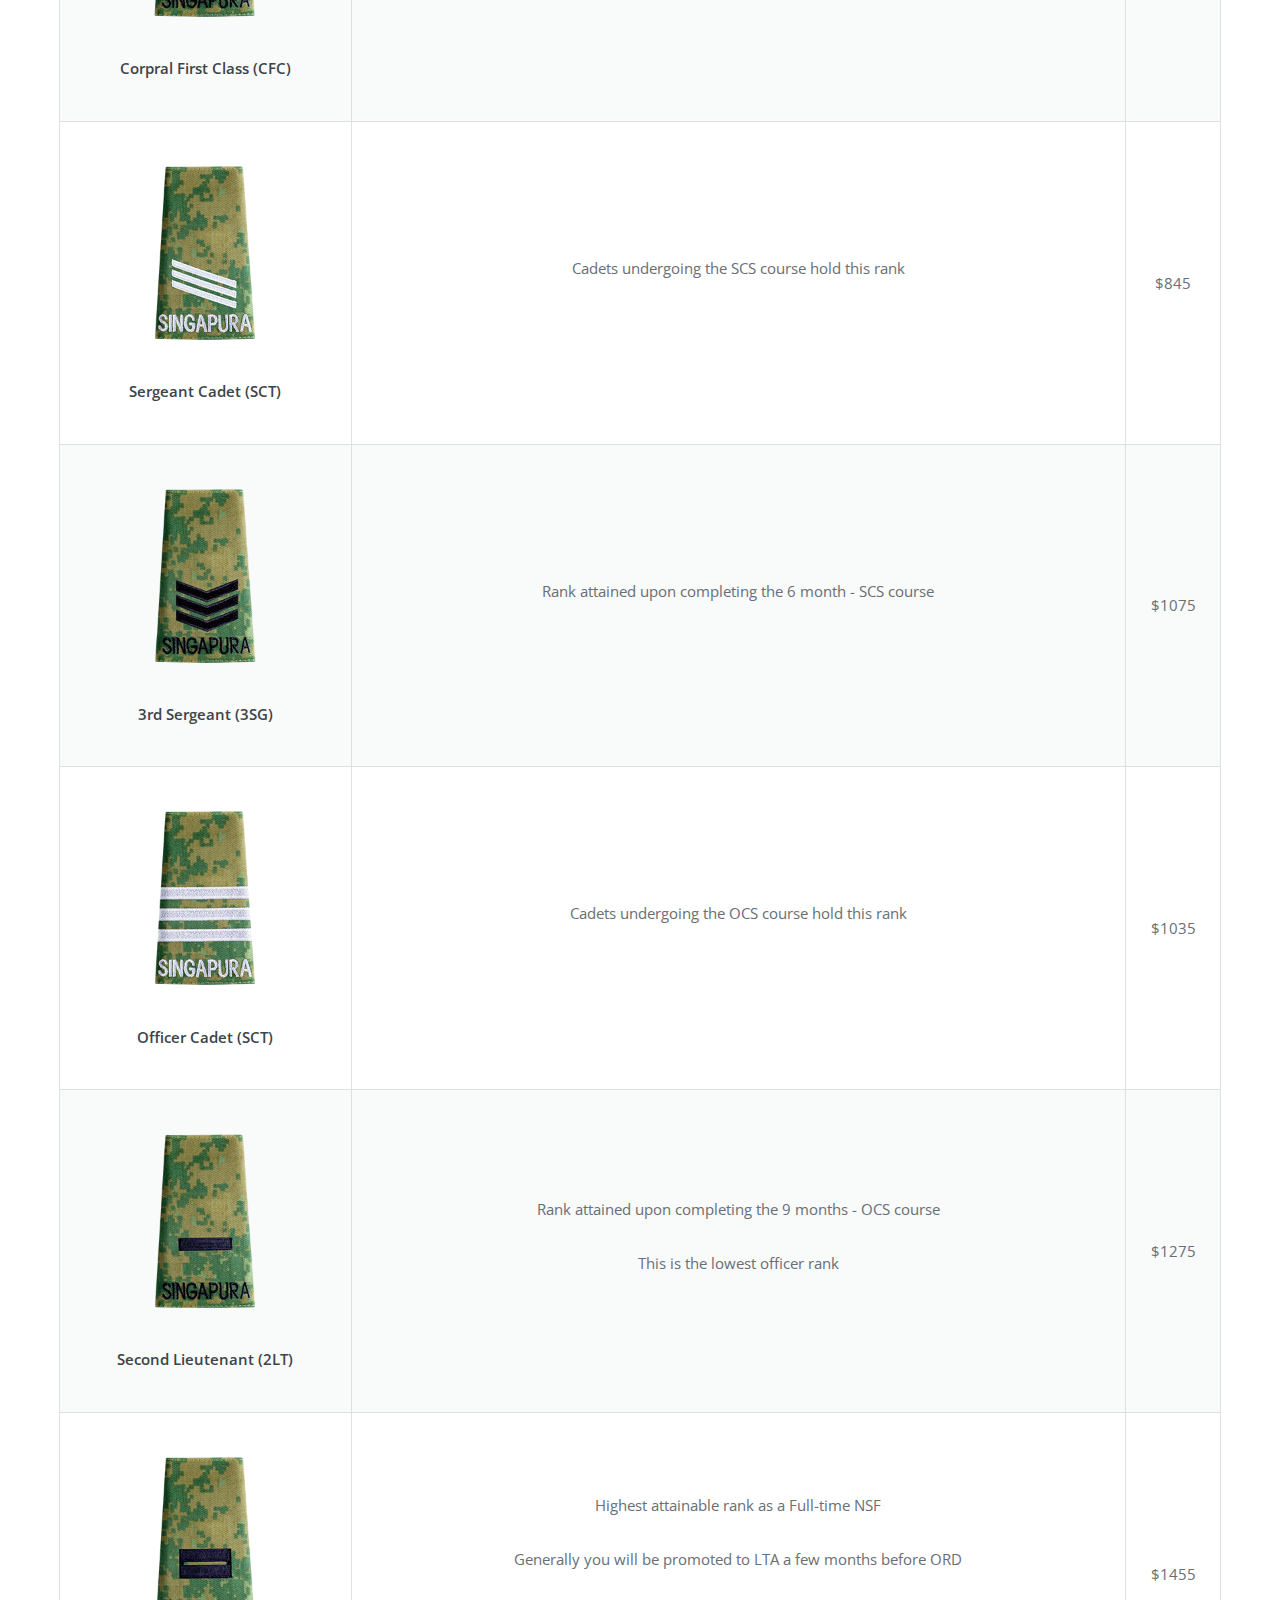
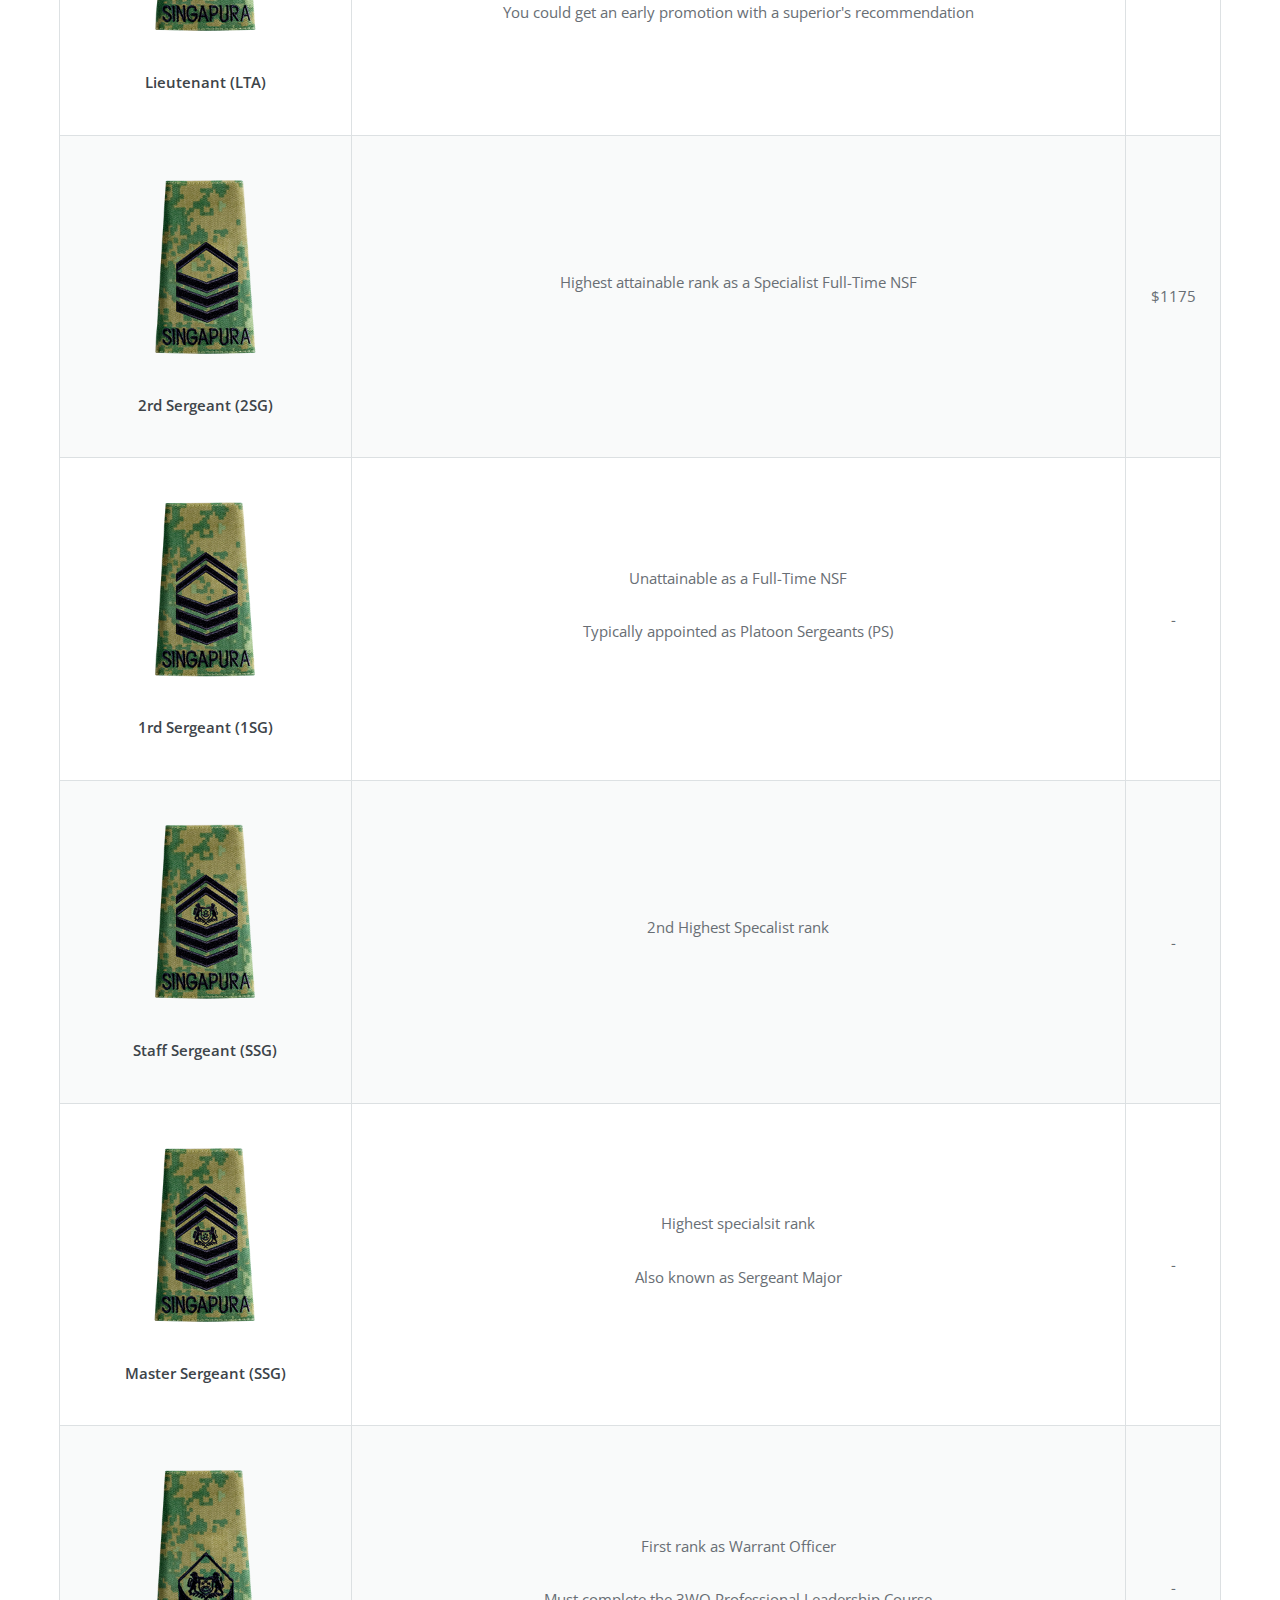
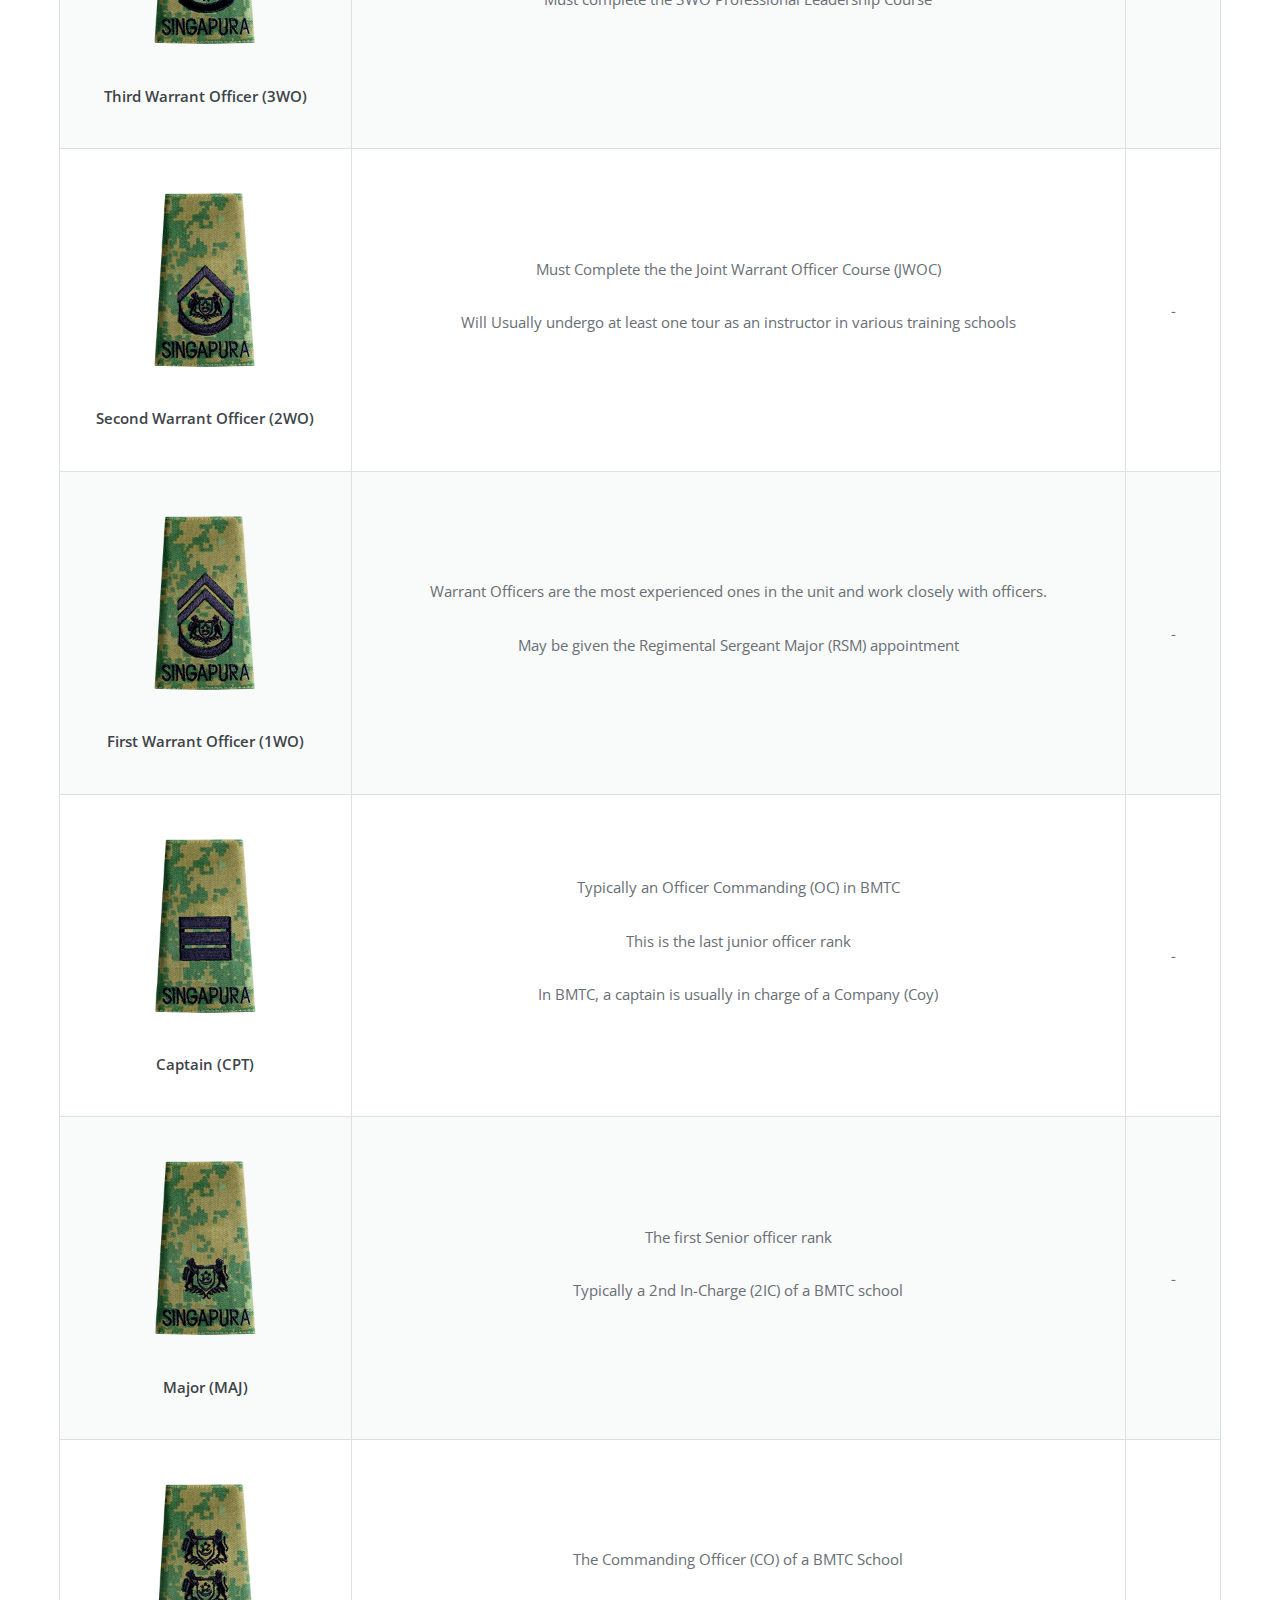
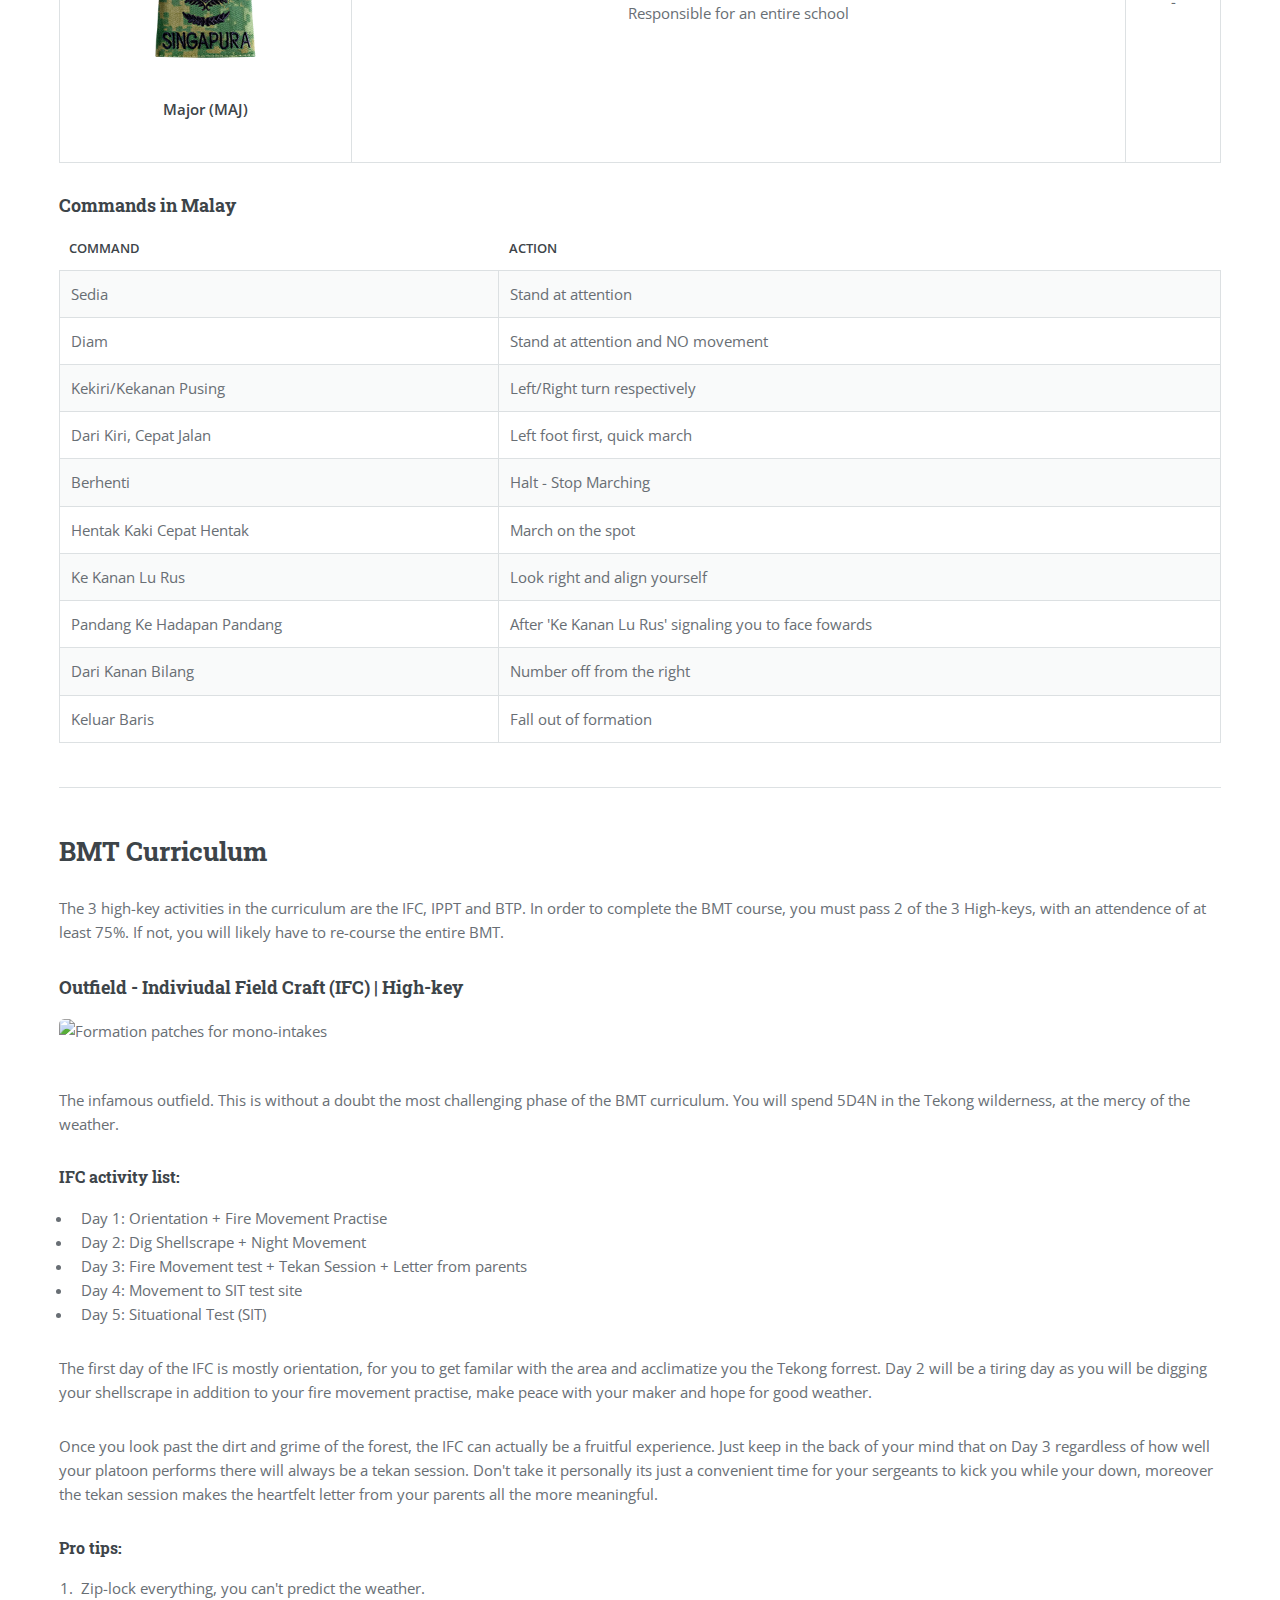
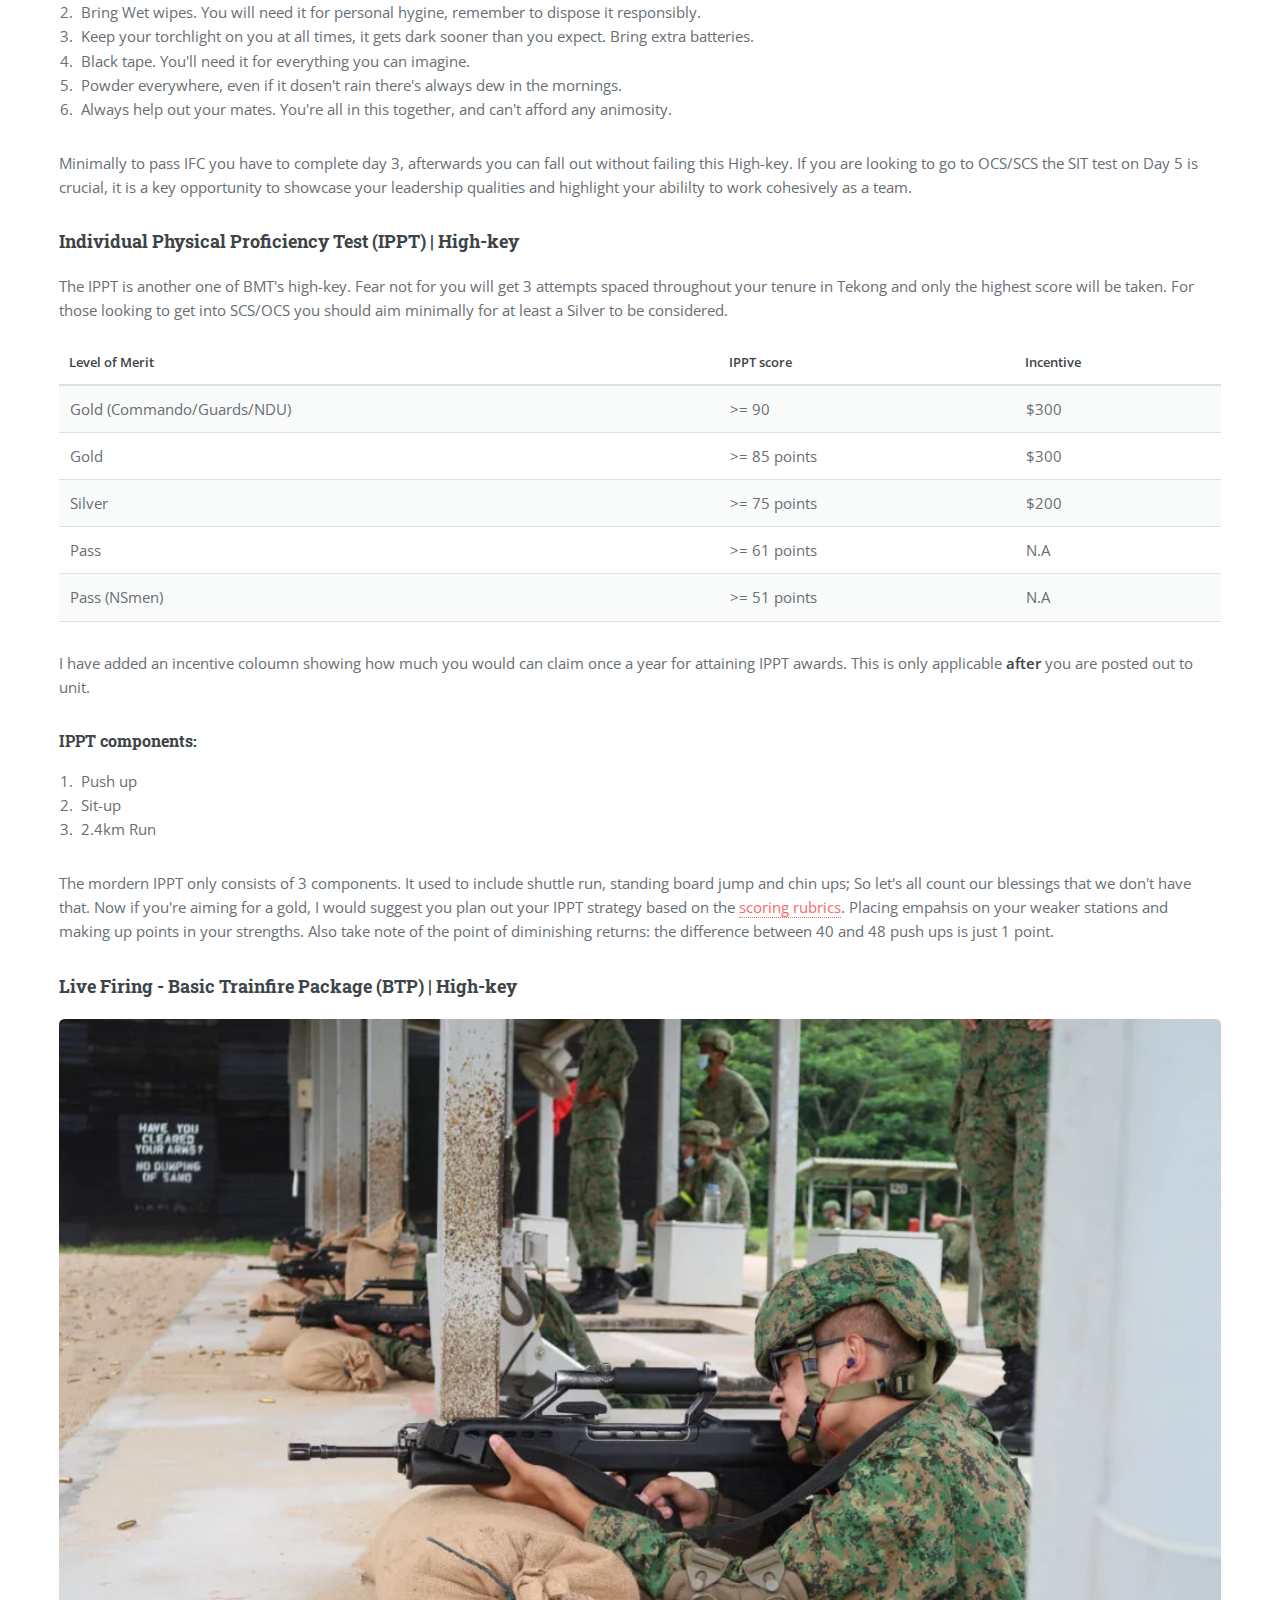
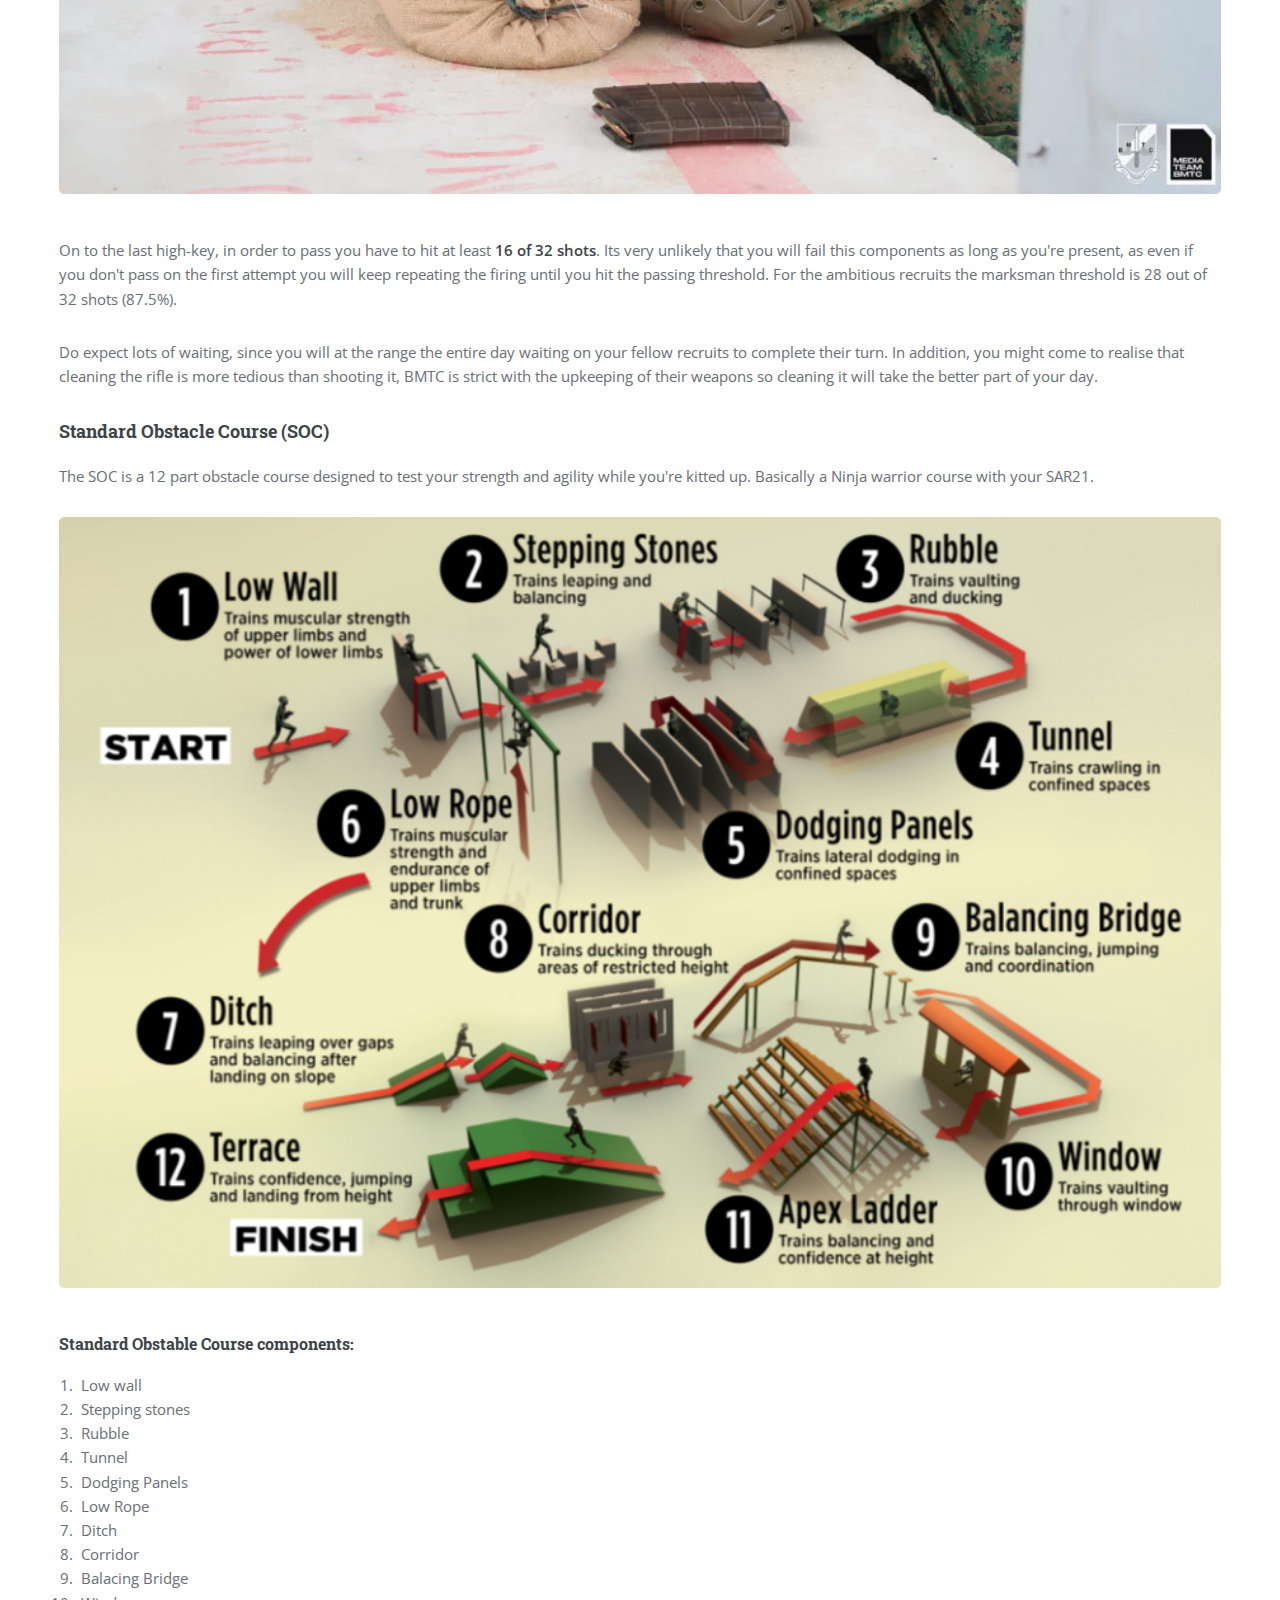
==== commit 40c2d884: "corrected grammar" ====
--- a/index.html
+++ b/index.html
@@ -6,6 +6,15 @@
 -->
 <html>
 	<head>
+	<!-- Google tag (gtag.js) -->
+		<script async src="https://www.googletagmanager.com/gtag/js?id=G-DYBN66MY9D"></script>
+		<script>
+			window.dataLayer = window.dataLayer || [];
+			function gtag(){dataLayer.push(arguments);}
+			gtag('js', new Date());
+
+			gtag('config', 'G-DYBN66MY9D');
+		</script>
 		<title>nsguide | BMT
 		</title>
 		<meta charset="utf-8" />
@@ -295,7 +304,7 @@
 											<tbody>
 												<tr>
 													<td>Recruit</td>
-													<td>The Lowest rank</td>
+													<td>Rank before completing BMT</td>
 													<td>$700</td>
 												</tr>
 												<tr>
@@ -346,6 +355,15 @@
 													<td>$845</td>
 												</tr>
 												<tr>
+													<td><img src="images/3sg.png" /> 
+														<p><b>3rd Sergeant (3SG)</b></p>
+													</td>
+													<td>
+														<p>Rank attained upon completing the 6 month - SCS course</p>
+													</td>
+													<td>$1075</td>
+												</tr>
+												<tr>
 													<td><img src="images/oct.png" /> 
 														<p><b>Officer Cadet (SCT)</b></p>
 													</td>
@@ -355,13 +373,25 @@
 													<td>$1035</td>
 												</tr>
 												<tr>
-													<td><img src="images/3sg.png" /> 
-														<p><b>3rd Sergeant (3SG)</b></p>
-													</td>
-													<td>
-														<p>Rank attained upon completing the SCS course</p>
-													</td>
-													<td>$1075</td>
+													<td><img src="images/2lt.png" /> 
+														<p><b>Second Lieutenant (2LT)</b></p>
+													</td>
+													<td>
+														<p>Rank attained upon completing the 9 months - OCS course</p>
+														<p>This is the lowest officer rank</p>
+													</td>
+													<td>$1275</td>
+												</tr>
+												<tr>
+													<td><img src="images/lta.png" /> 
+														<p><b> Lieutenant (LTA)</b></p>
+													</td>
+													<td>
+														<p>Highest attainable rank as a Full-time NSF</p>
+														<p>Generally you will be promoted to LTA a few months before ORD</p>
+														<p>You could get an early promotion with a superior's recommendation</p>
+													</td>
+													<td>$1455</td>
 												</tr>
 												<tr>
 													<td><img src="images/2sg.png" /> 
@@ -378,6 +408,7 @@
 													</td>
 													<td>
 														<p>Unattainable as a Full-Time NSF</p>
+														<p>Typically appointed as Platoon Sergeants (PS)</p>
 													</td>
 													<td>-</td>
 												</tr>
@@ -386,7 +417,7 @@
 														<p><b>Staff Sergeant (SSG)</b></p>
 													</td>
 													<td>
-														<p>Cadets undergoing the OCS course hold this rank</p>
+														<p>2nd Highest Specalist rank</p>
 													</td>
 													<td>-</td>
 												</tr>
@@ -395,7 +426,8 @@
 														<p><b>Master Sergeant (SSG)</b></p>
 													</td>
 													<td>
-														<p>Cadets undergoing the OCS course hold this rank</p>
+														<p>Highest specialsit rank</p>
+														<p>Also known as Sergeant Major</p>
 													</td>
 													<td>-</td>
 												</tr>
@@ -424,36 +456,19 @@
 														<p><b>First Warrant Officer (1WO)</b></p>
 													</td>
 													<td>
+														<p>Warrant Officers are the most experienced ones in the unit and work closely with officers.</p>
 														<p>May be given the Regimental Sergeant Major (RSM) appointment</p>
 													</td>
 													<td>-</td>
-												</tr>
-												<tr>
-													<td><img src="images/2lt.png" /> 
-														<p><b>Second Lieutenant (2LT)</b></p>
-													</td>
-													<td>
-														<p>Rank attained upon completing the OCS course</p>
-														<p>This is the lowest officer rank</p>
-													</td>
-													<td>$1275</td>
-												</tr>
-												<tr>
-													<td><img src="images/lta.png" /> 
-														<p><b> Lieutenant (LTA)</b></p>
-													</td>
-													<td>
-														<p>Generally you will be promoted to LTA a few months before ORD</p>
-														<p>You could get an early promotion with a superior's recommendation</p>
-													</td>
-													<td>$1455</td>
 												</tr>
 												<tr>
 													<td><img src="images/cpt.png" /> 
 														<p><b> Captain (CPT)</b></p>
 													</td>
 													<td>
-														<p>May be given the Regimental Sergeant Major (RSM) appointment</p>
+														<p>Typically an Officer Commanding (OC) in BMTC</p>
+														<p>This is the last junior officer rank</p>
+														<p>In BMTC, a captain is usually in charge of a Company (Coy)</p>
 													</td>
 													<td>-</td>
 												</tr>
@@ -462,7 +477,18 @@
 														<p><b> Major (MAJ)</b></p>
 													</td>
 													<td>
-														<p>May be given the Regimental Sergeant Major (RSM) appointment</p>
+														<p>The first Senior officer rank</p>
+														<p>Typically a 2nd In-Charge (2IC) of a BMTC school</p>
+													</td>
+													<td>-</td>
+												</tr>
+												<tr>
+													<td><img src="images/sltc.png" /> 
+														<p><b> Major (MAJ)</b></p>
+													</td>
+													<td>
+														<p>The Commanding Officer (CO) of a BMTC School</p>
+														<p>Responsible for an entire school</p>
 													</td>
 													<td>-</td>
 												</tr>
@@ -633,7 +659,8 @@
 											<h2>Posting Out - A Lottery</h2>
 											<p>Congratulations on completing your BMT ! Your first of many milestones in your NS journey, its now time for the posting lottery. You will be notified of your posting order thorugh the <b>NS portal</b> : Typically on the <u>Friday morning</u> of your block leave. Remeber to take a screenshot as you'll need it to report to your new camp on the following Monday.  </p>
 											<p>Want to compare postings with your mates but no idea what they actually entail? Here is all the main formations in the SAF:</p> 
-										
+											<h5>Click on the the headers below to find out more!</h5>
+
 											<h4>Command School - SCS/OCS</h4>
 											<p><span class="image left"><img src="images/CommandSchool.png" alt="OCS formation patch" /></span> Welcome to command school cadets! Getting here is just the beginning of an ardous journey, attrition rates of 30% are common place. Mentally prepare yourself, for not everyone you meet will be there you when you're passing out.</p>
 											<ul>
@@ -780,7 +807,7 @@
 									<hr class="major" id="FAQ" />
 									<h2 id="FAQ">FAQ</h2>
 									<h4>Should I get a haircut before enlisting?</h4>
-									<p>Yes ideally you should, the barbers in tekong can be rough and unhyginic; ask your barber for a zero cut. The test for acceptable hair length is if you still can pinch and pull your hair its too long.</p>
+									<p>Yes ideally you should, the barbers in tekong can be rough and unhyginic; ask your barber for a zero cut. The test for acceptable hair length: If you still can pinch and pull your hair its too long.</p>
 								
 									<h4>What kind of spectacles are allowed?</h4>
 									<p>Black plastic spectacles, half-frames are not allowed. You can claim up to $40 to make a new pair after enlistment, just remember to keep the receipt.</p>
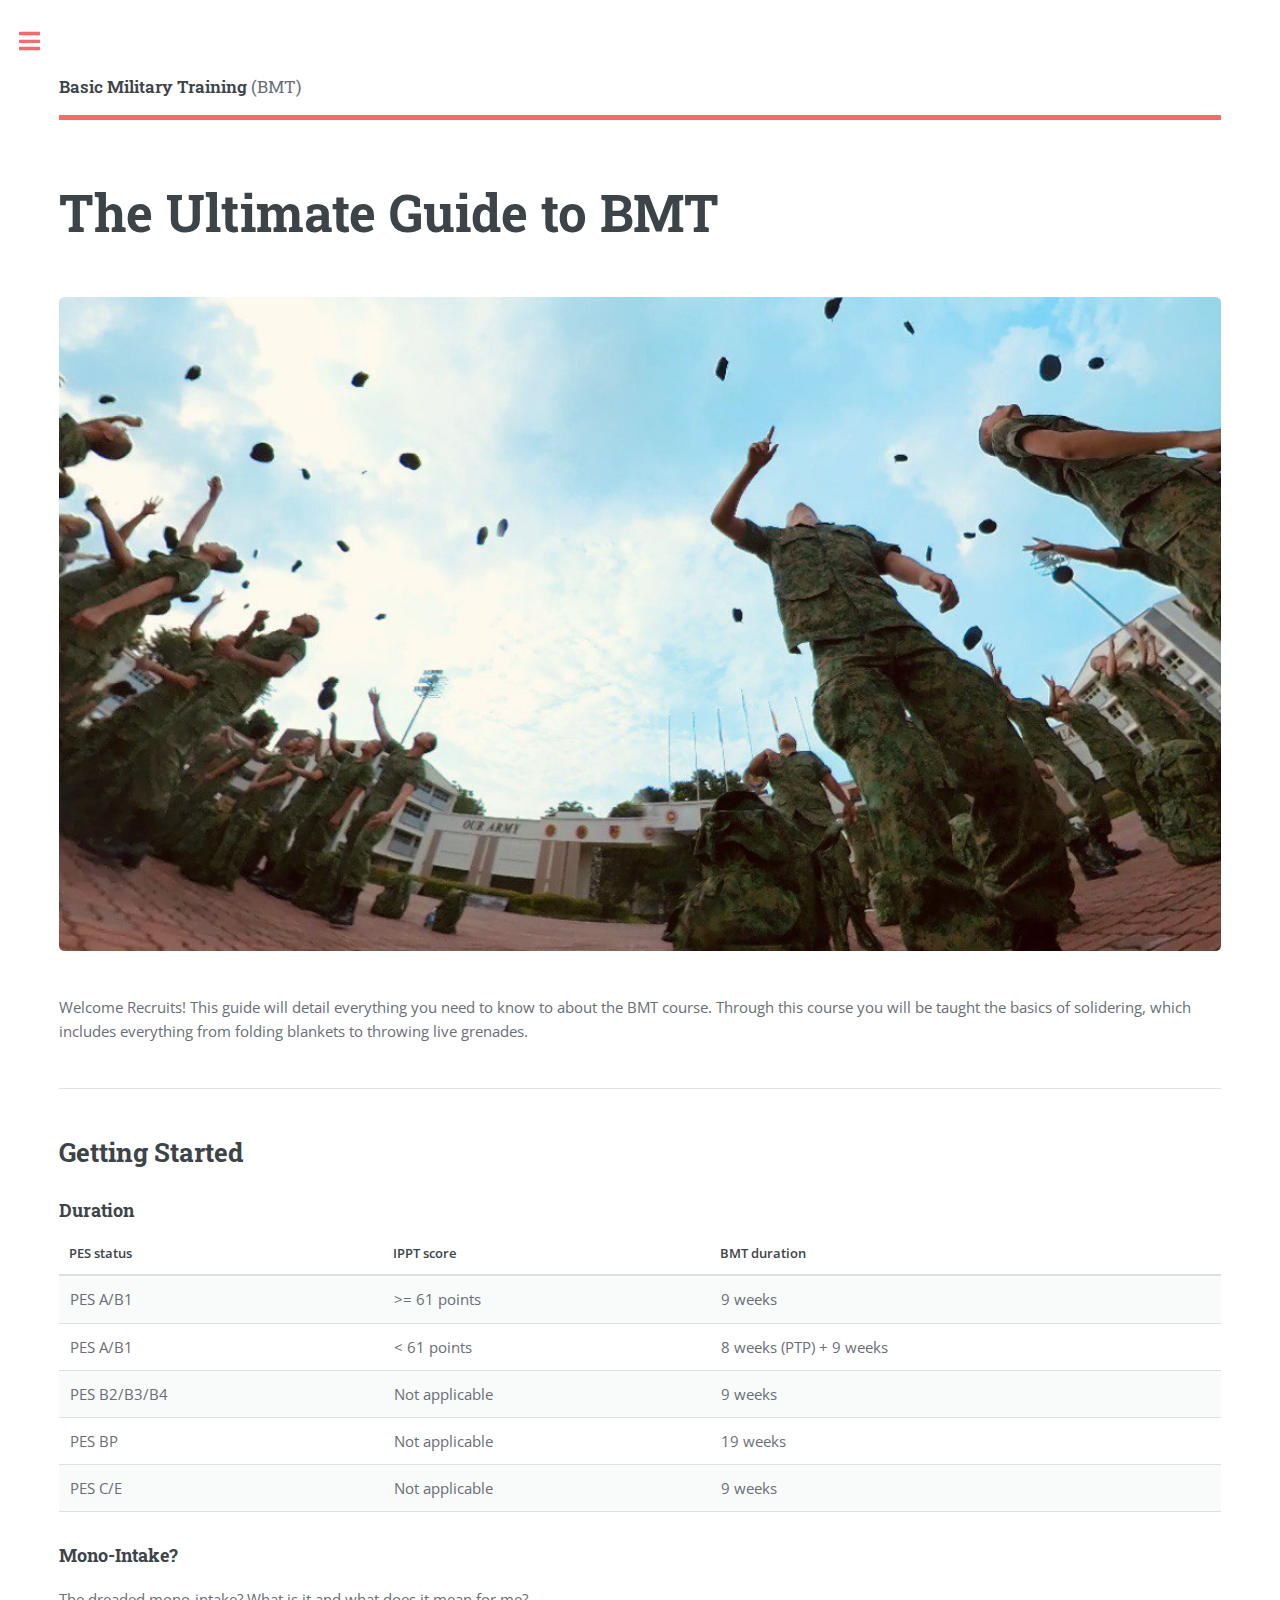
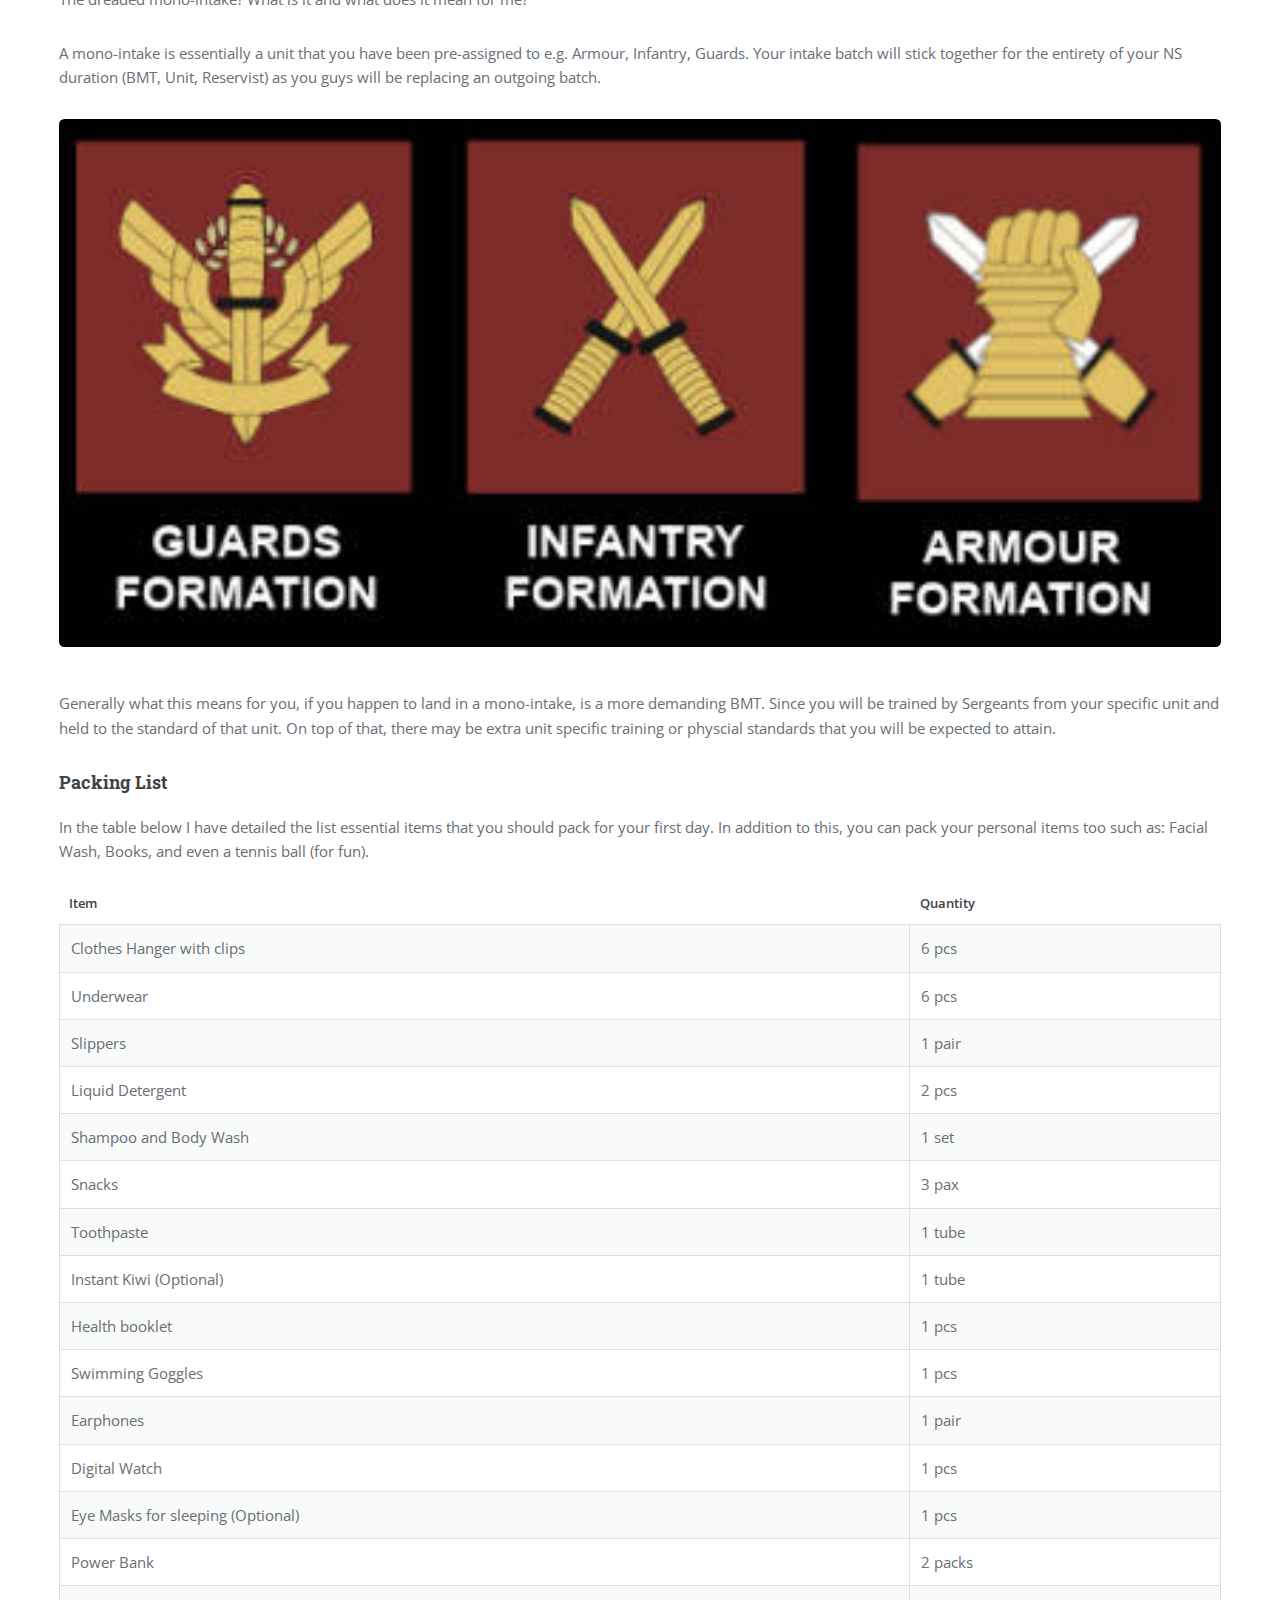
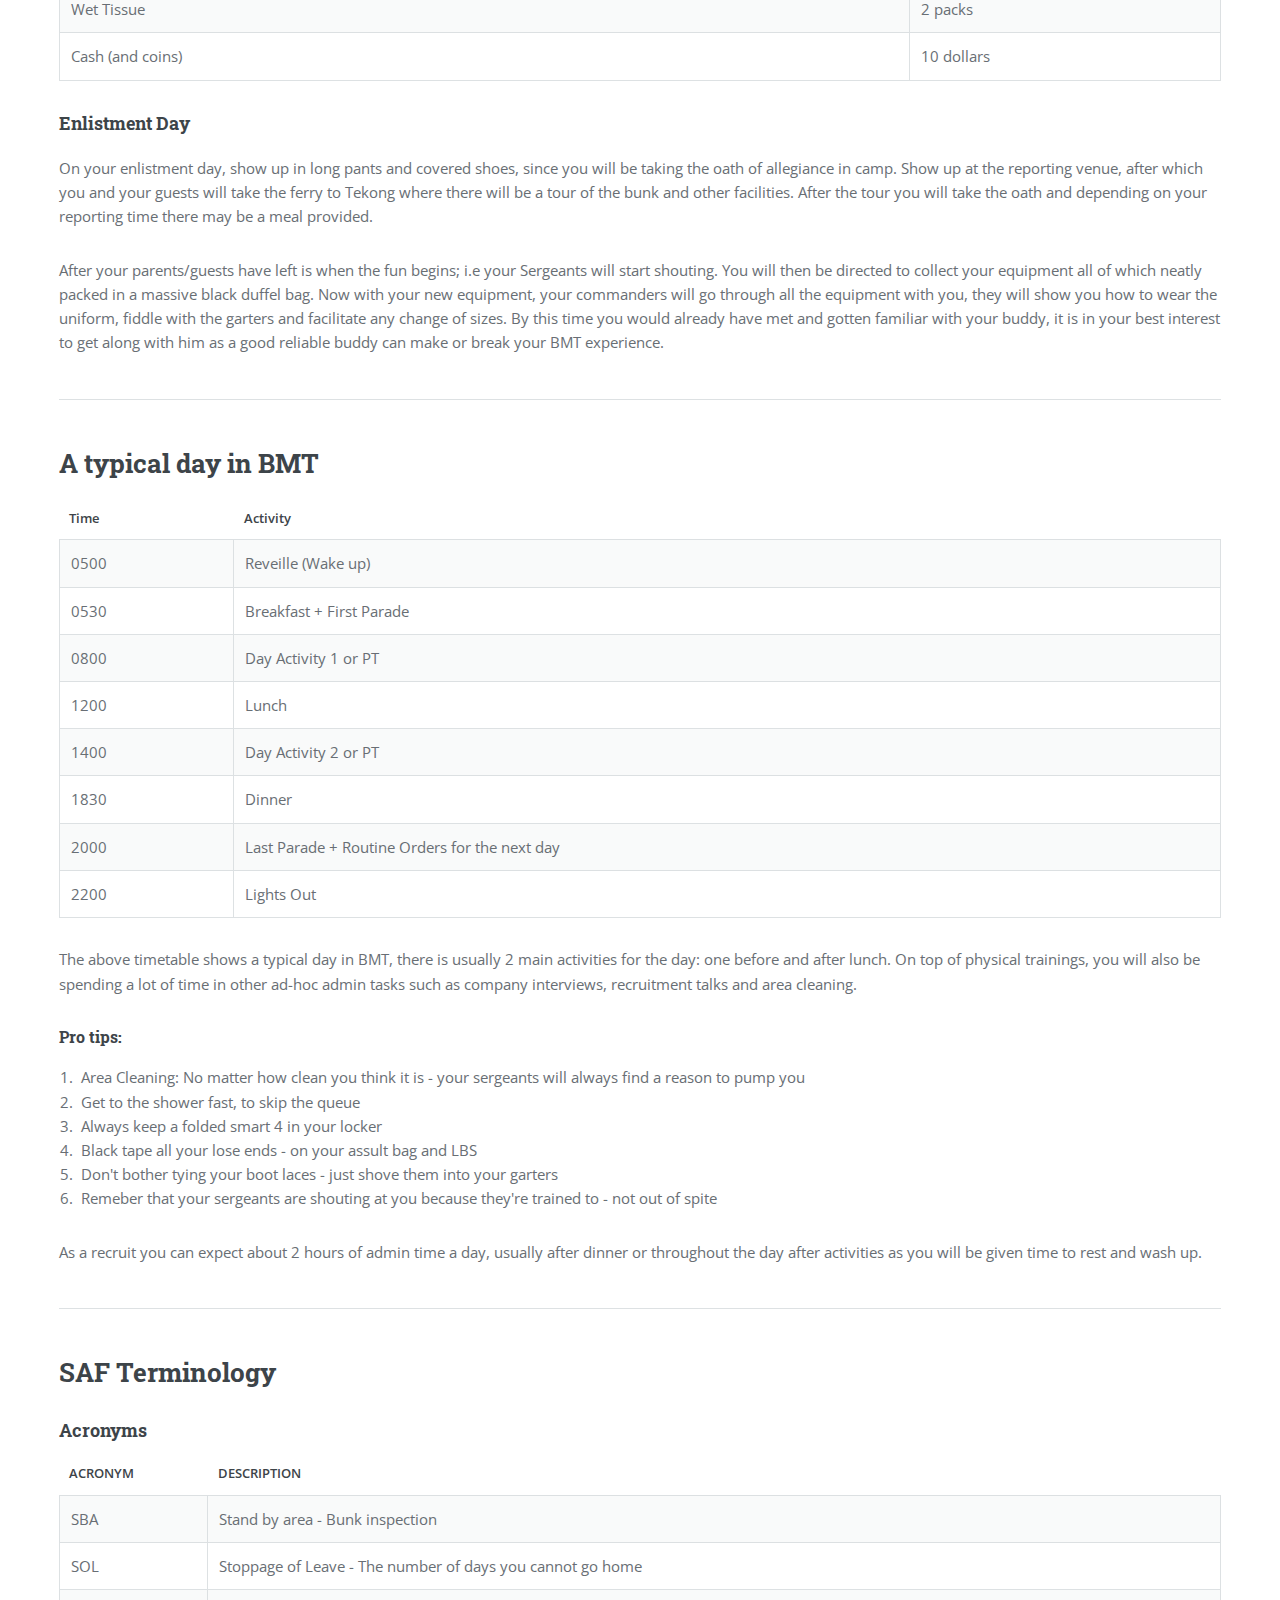
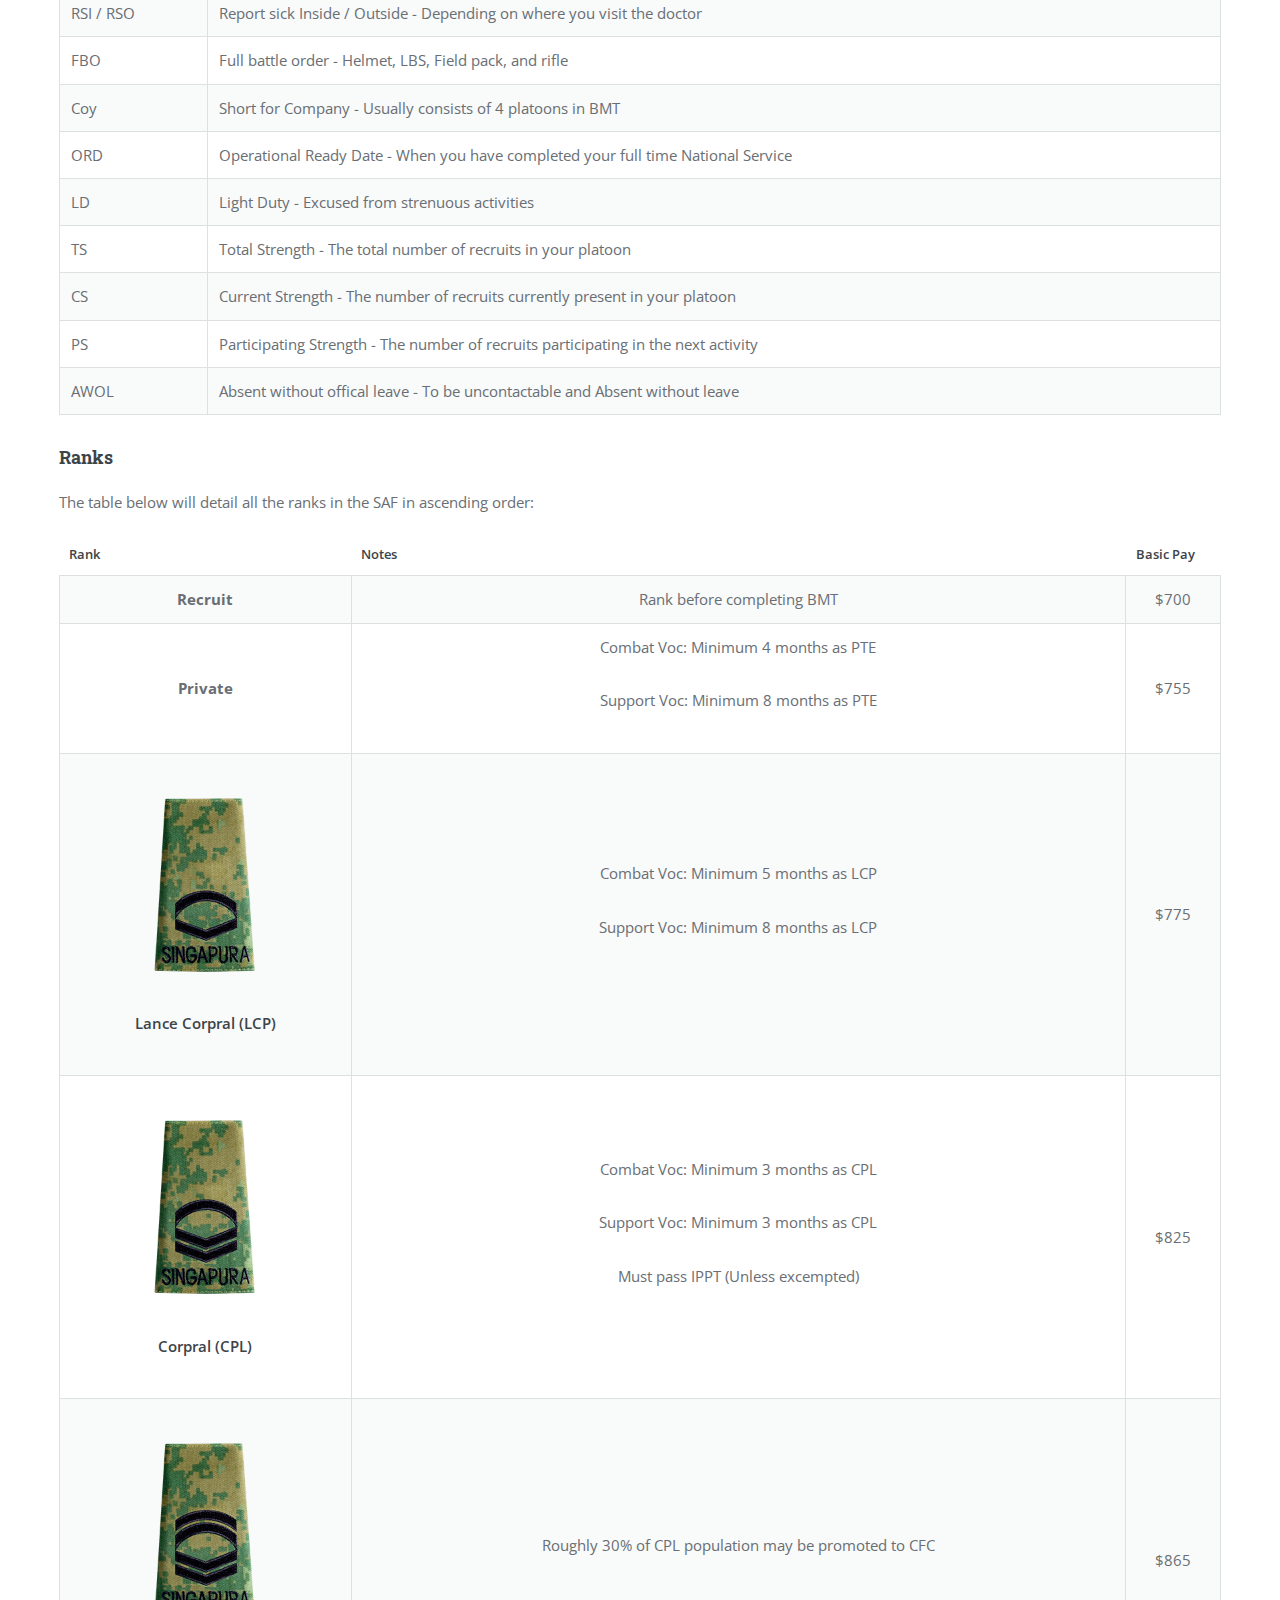
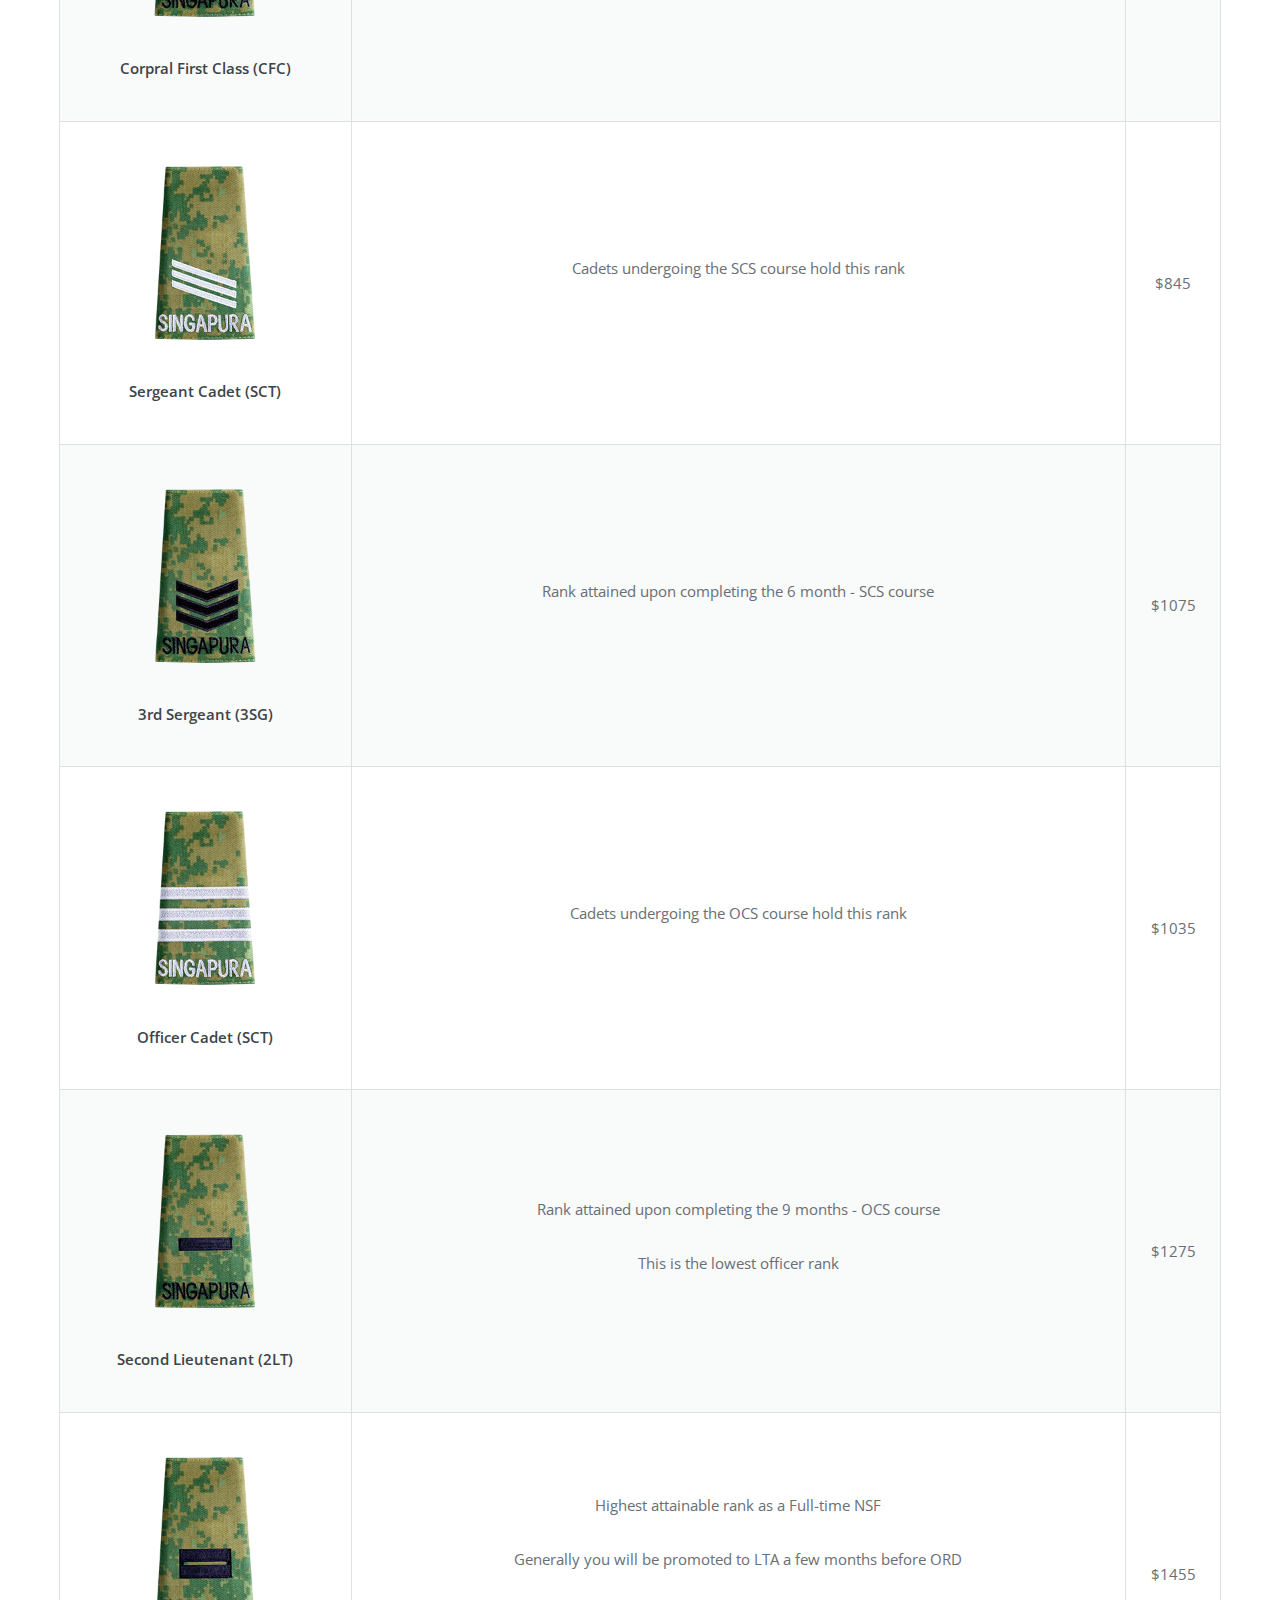
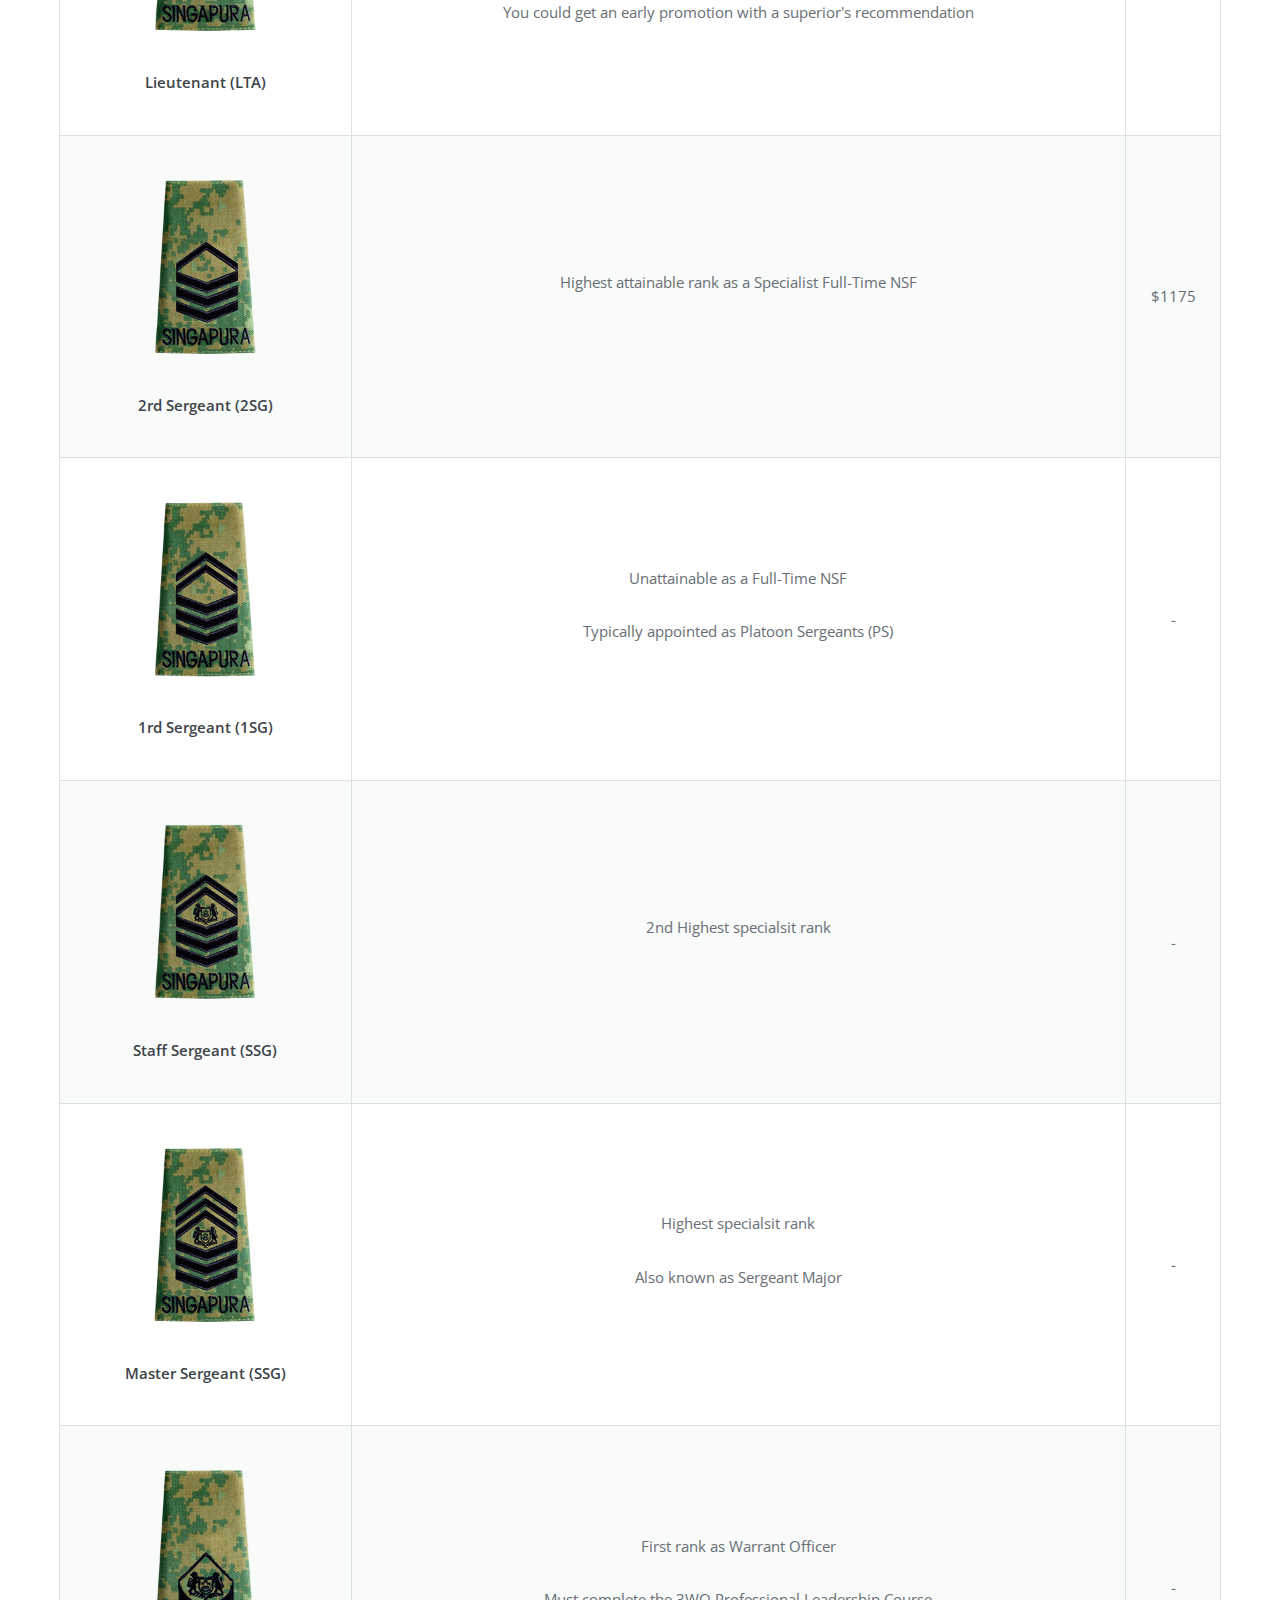
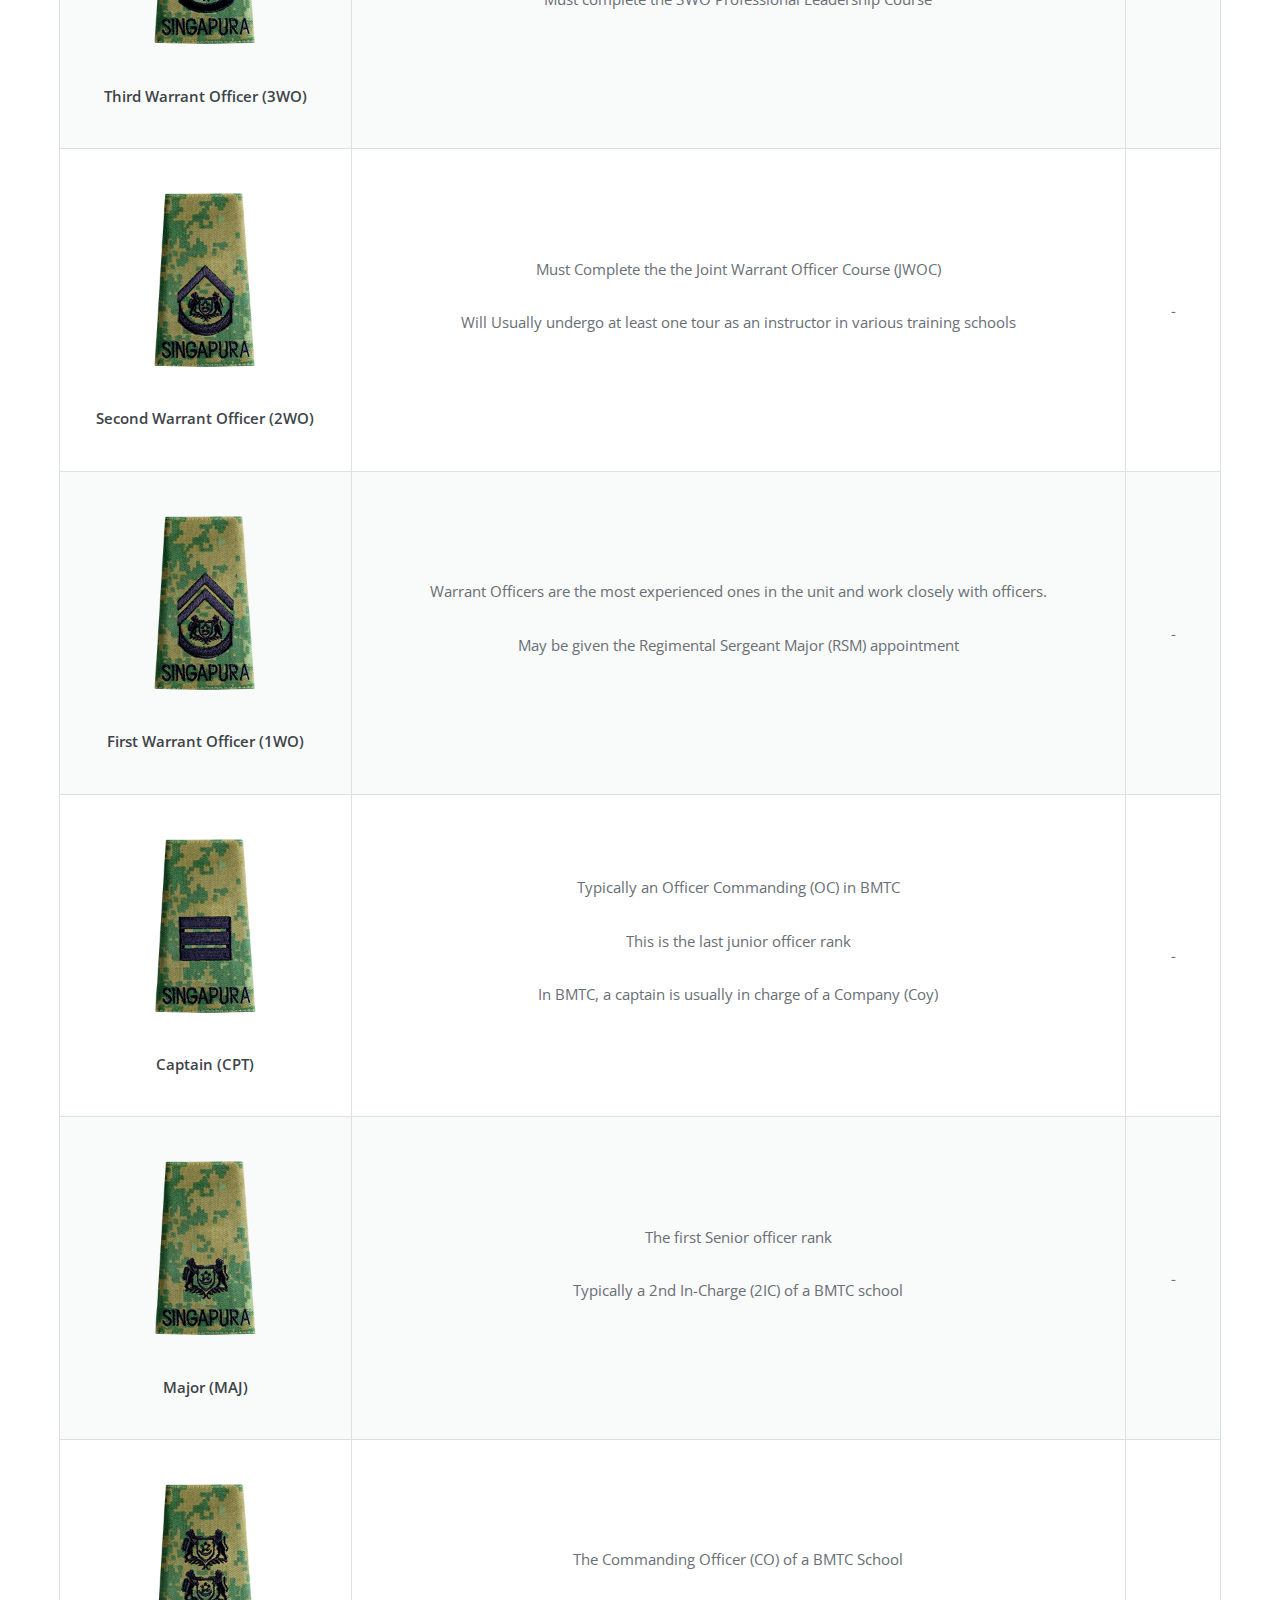
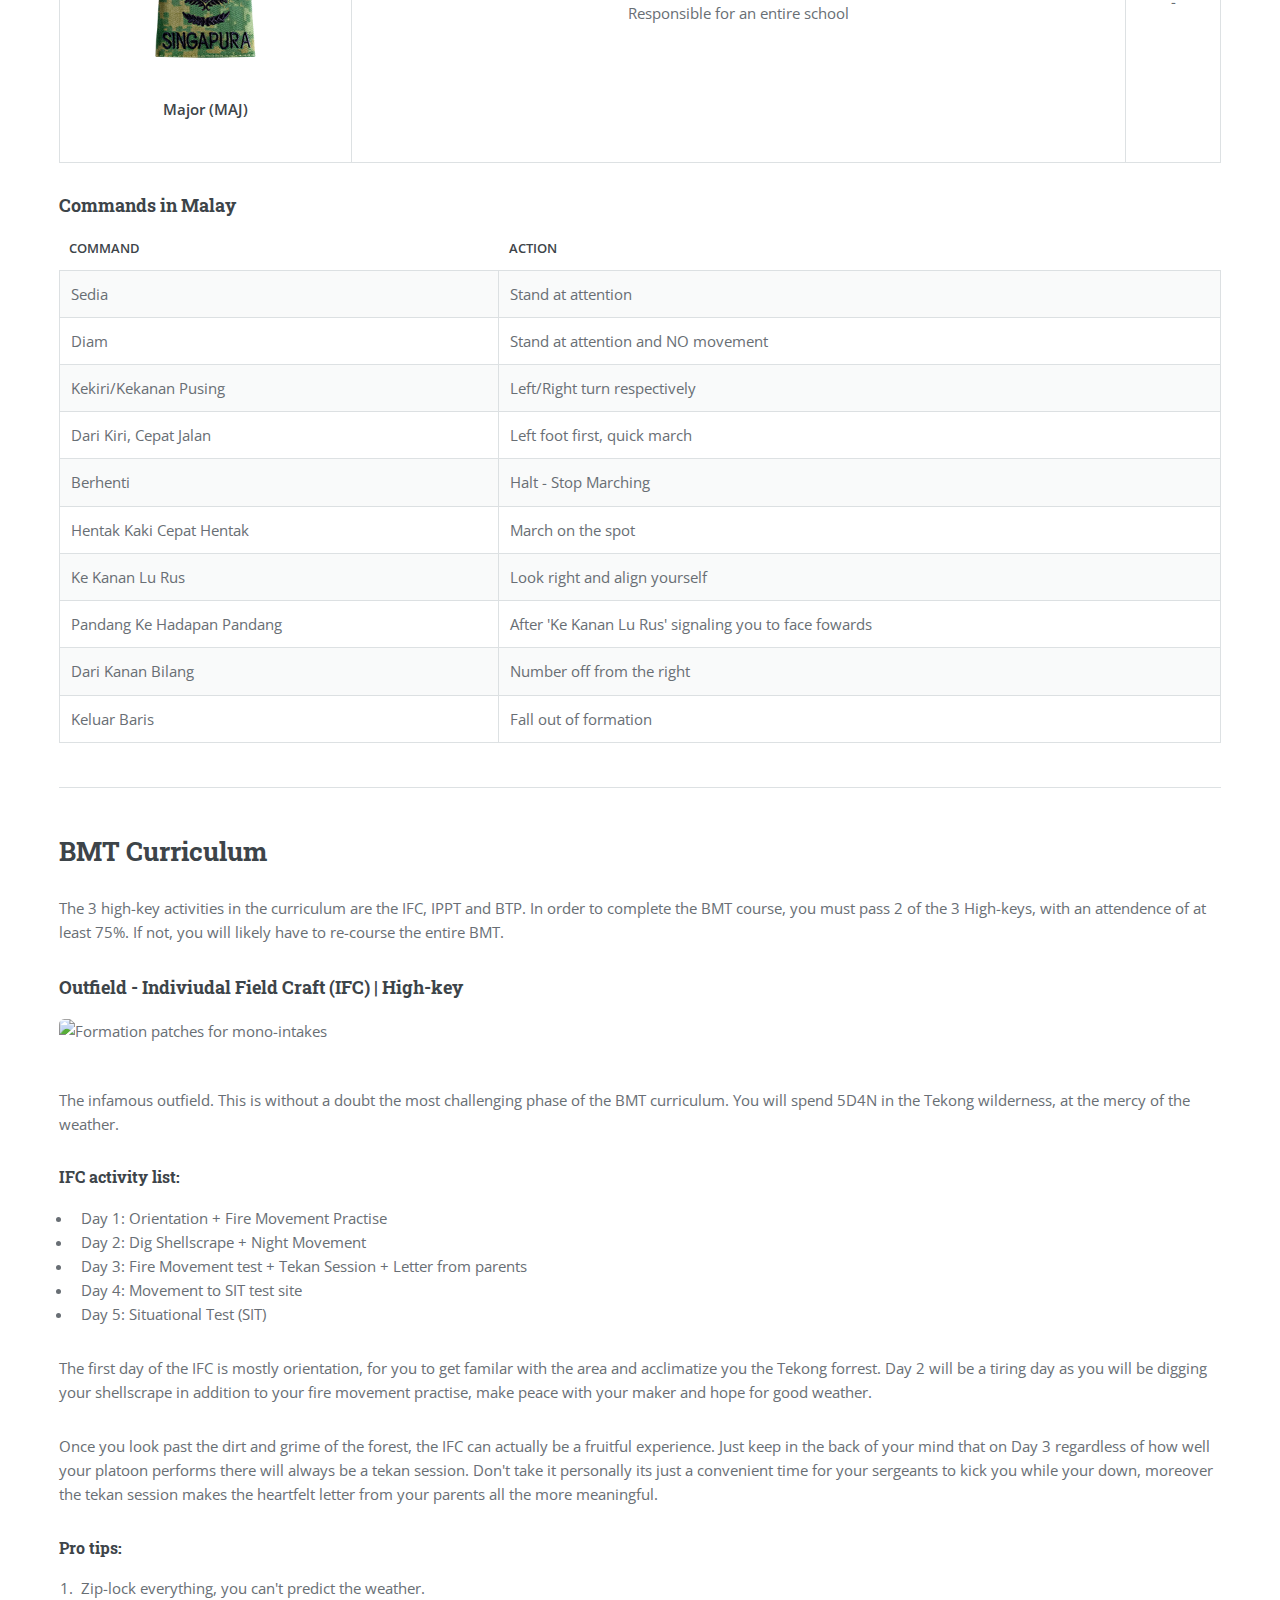
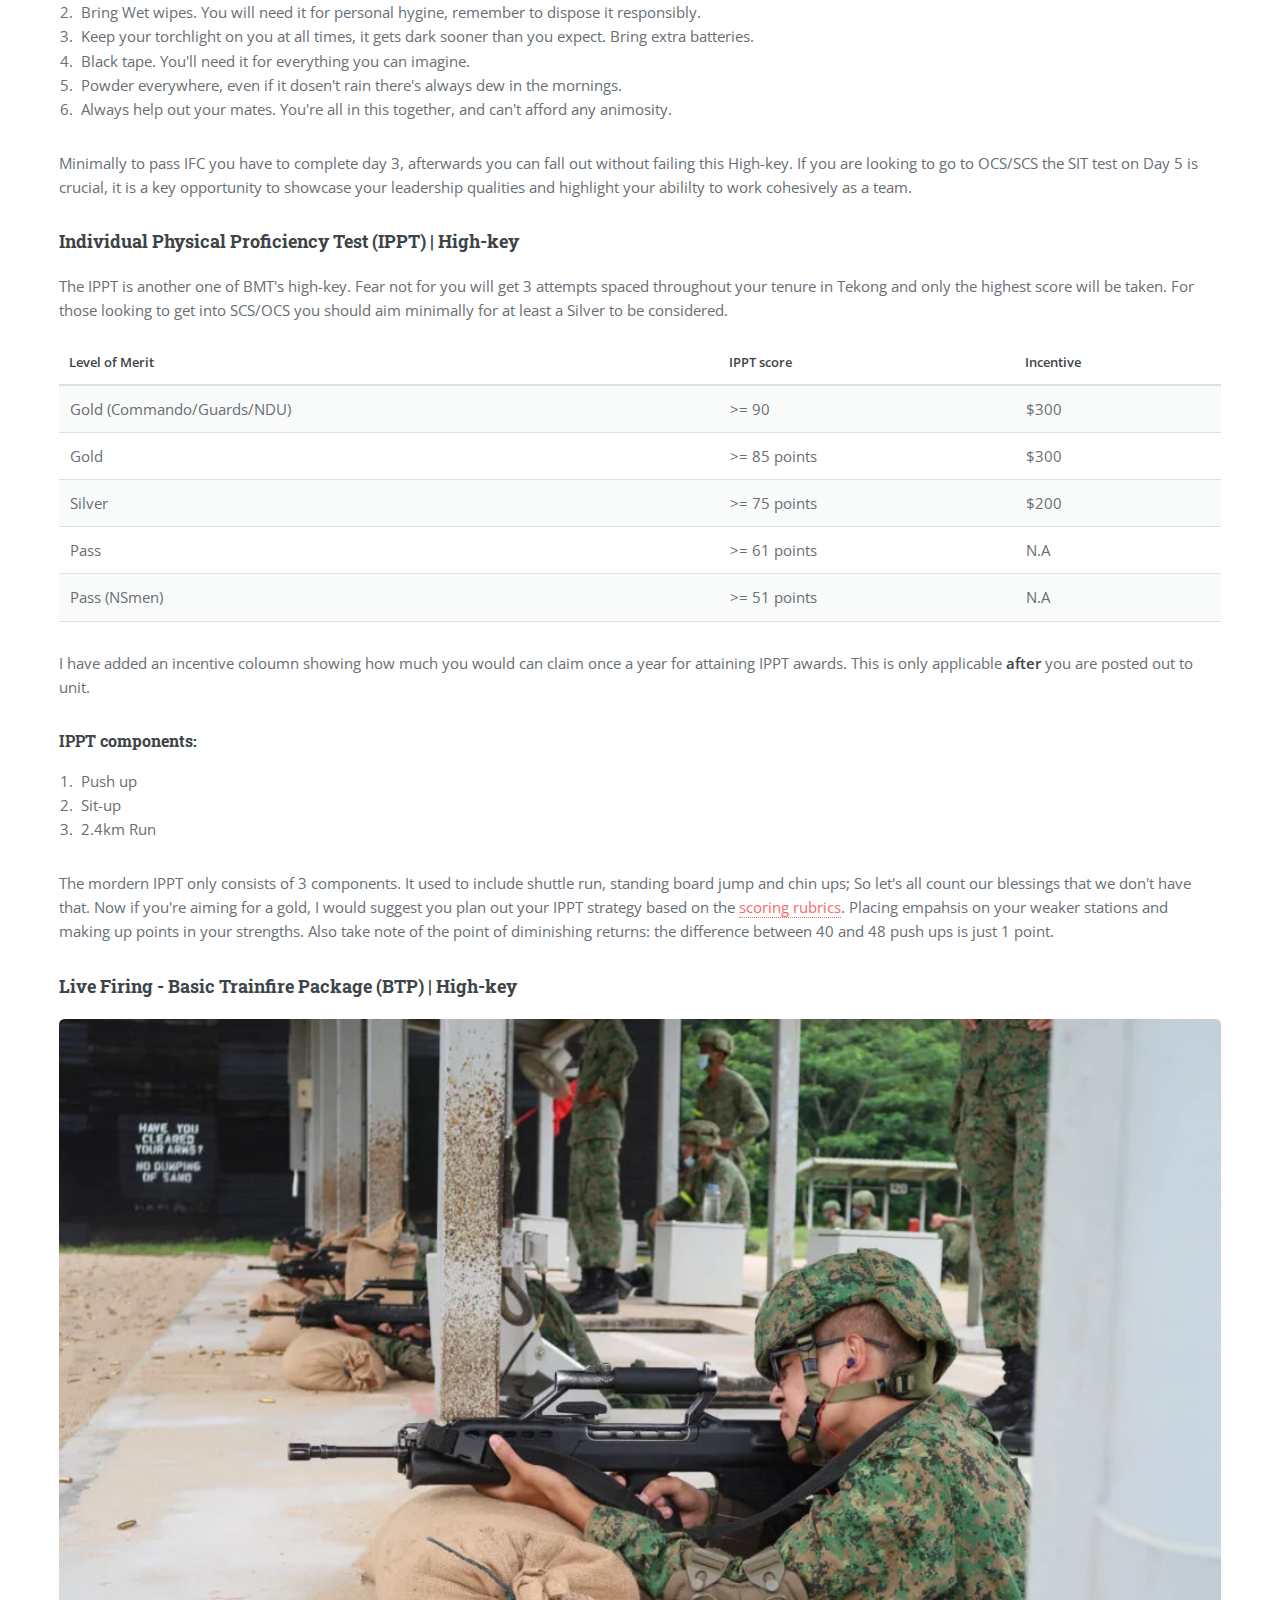
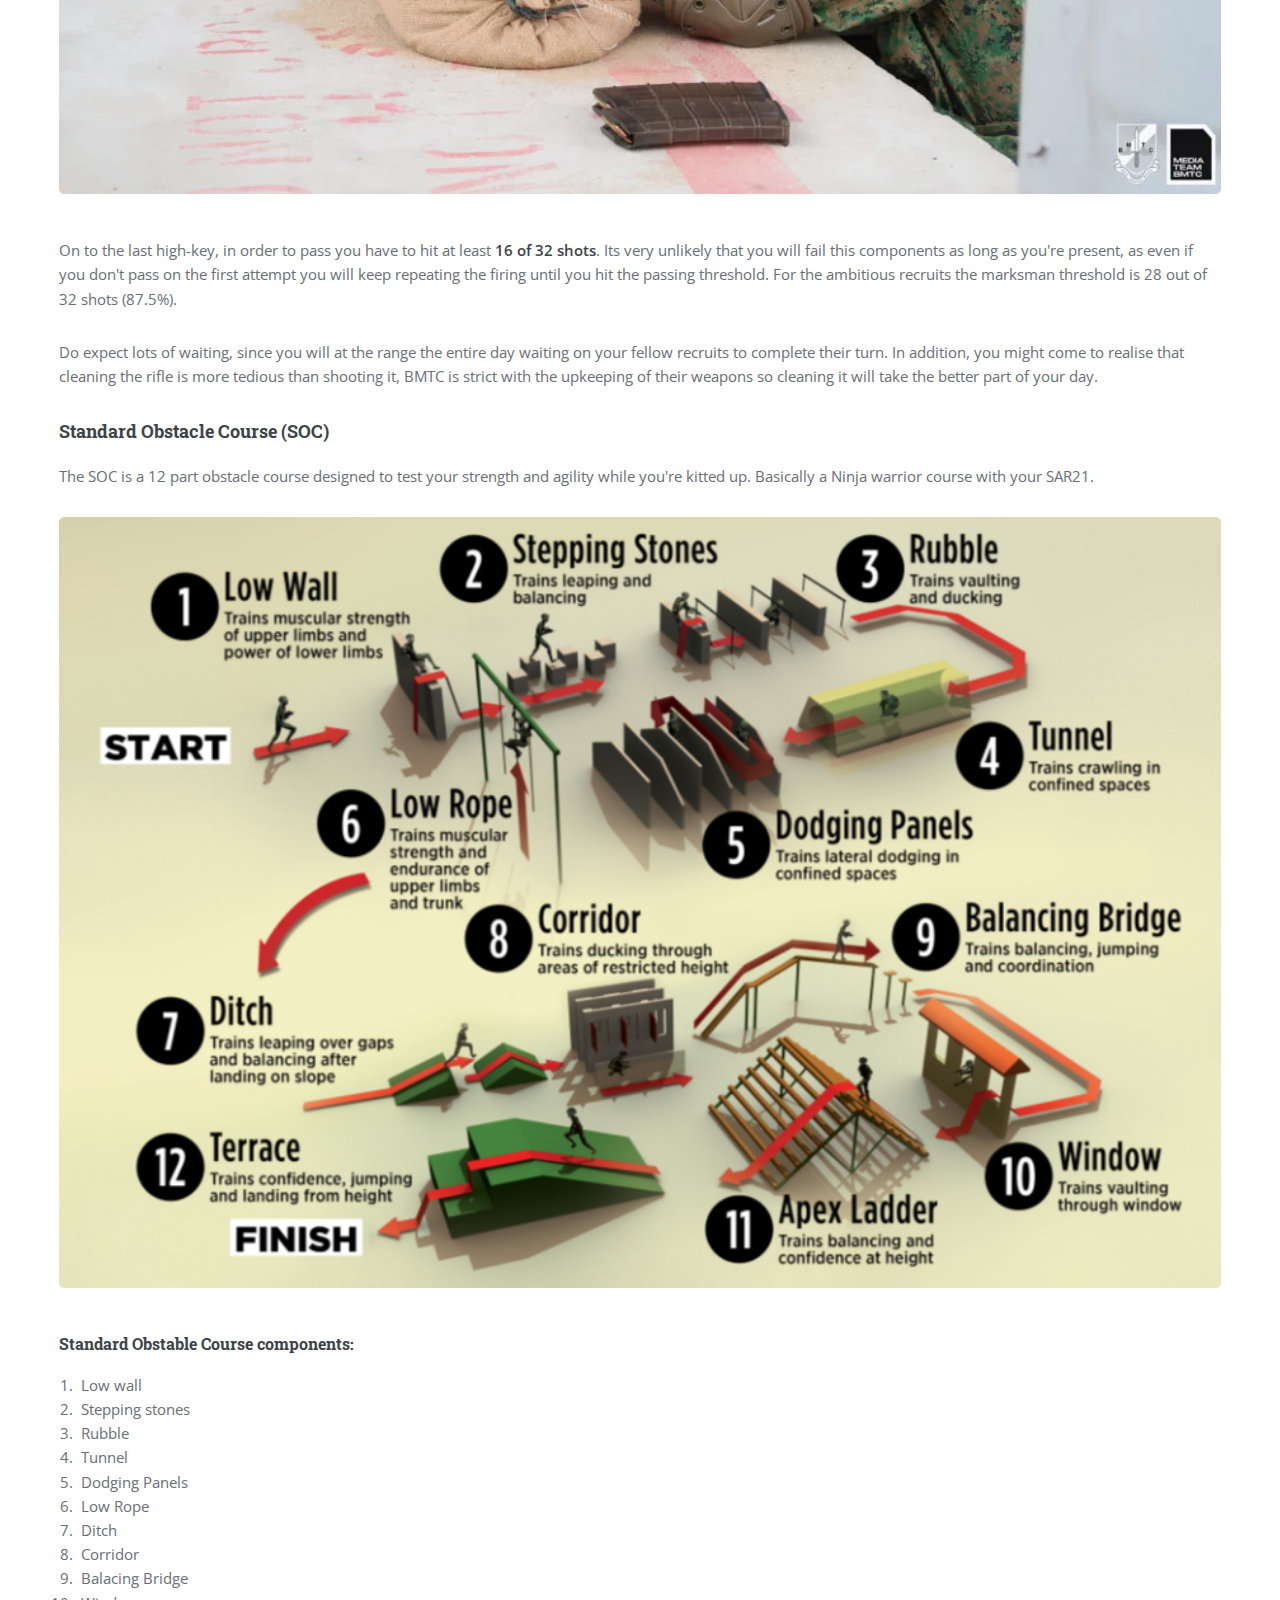
==== commit dd848bd8: "added html tab icon" ====
--- a/index.html
+++ b/index.html
@@ -20,6 +20,7 @@
 		<meta charset="utf-8" />
 		<meta name="viewport" content="width=device-width, initial-scale=1, user-scalable=no" />
 		<link rel="stylesheet" href="assets/css/main.css" />
+		<link rel="icon" type="image/png" href="images/favicon-32x32.png" sizes="32x32" />
 	</head>
 	<body class="is-preload">
 
@@ -417,7 +418,7 @@
 														<p><b>Staff Sergeant (SSG)</b></p>
 													</td>
 													<td>
-														<p>2nd Highest Specalist rank</p>
+														<p>2nd Highest specialsit rank</p>
 													</td>
 													<td>-</td>
 												</tr>
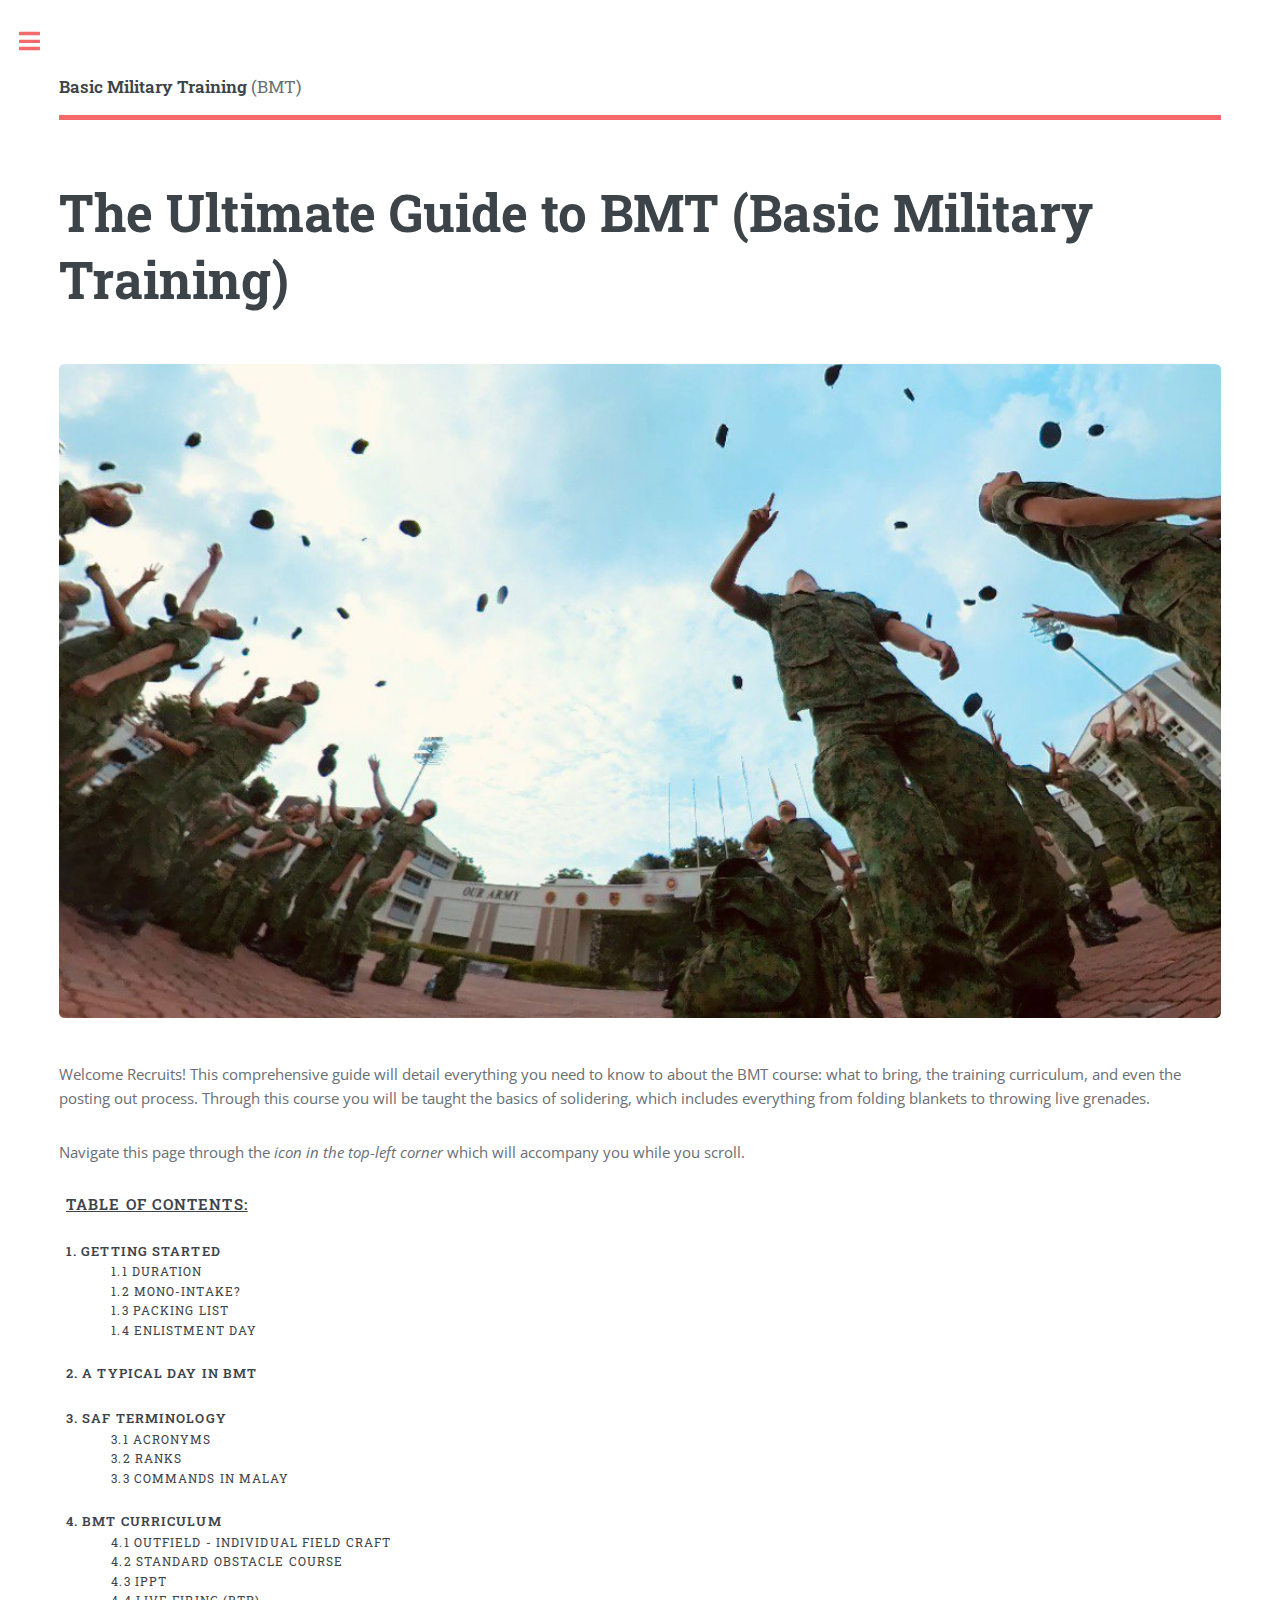
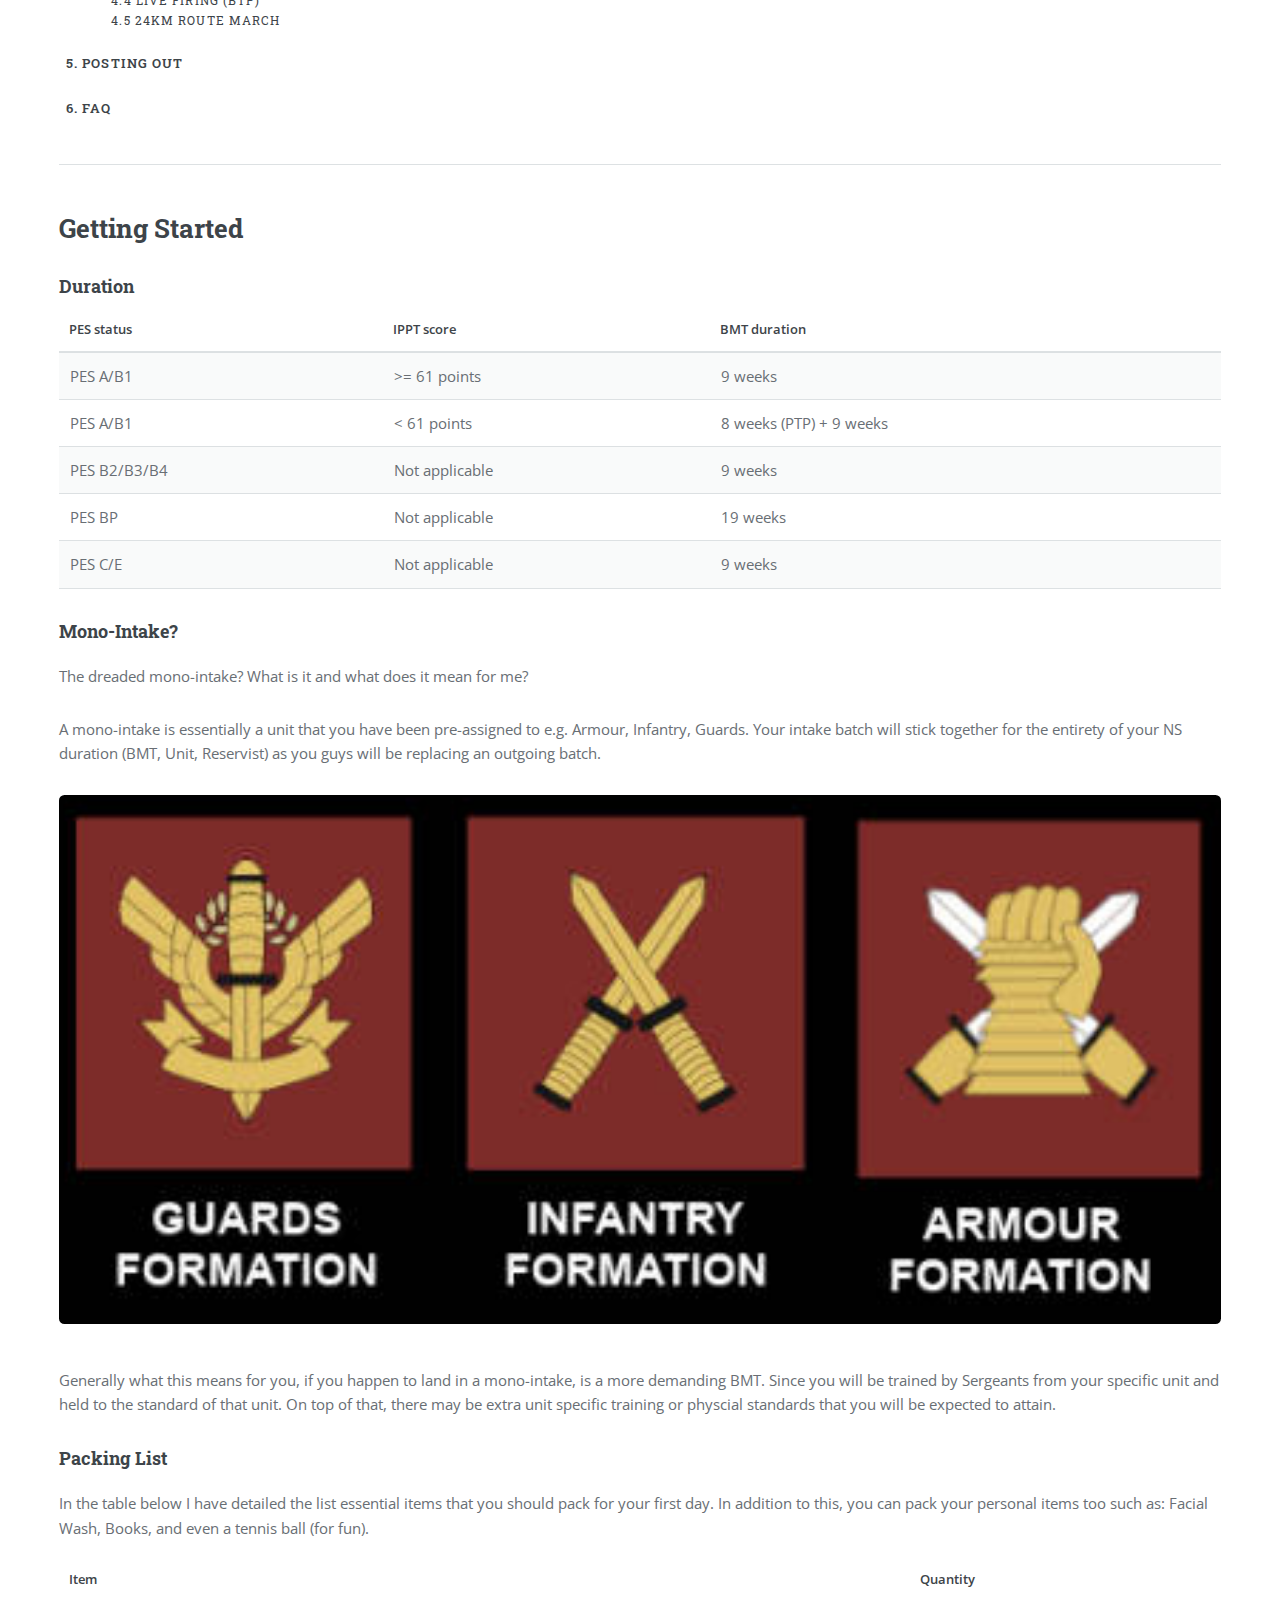
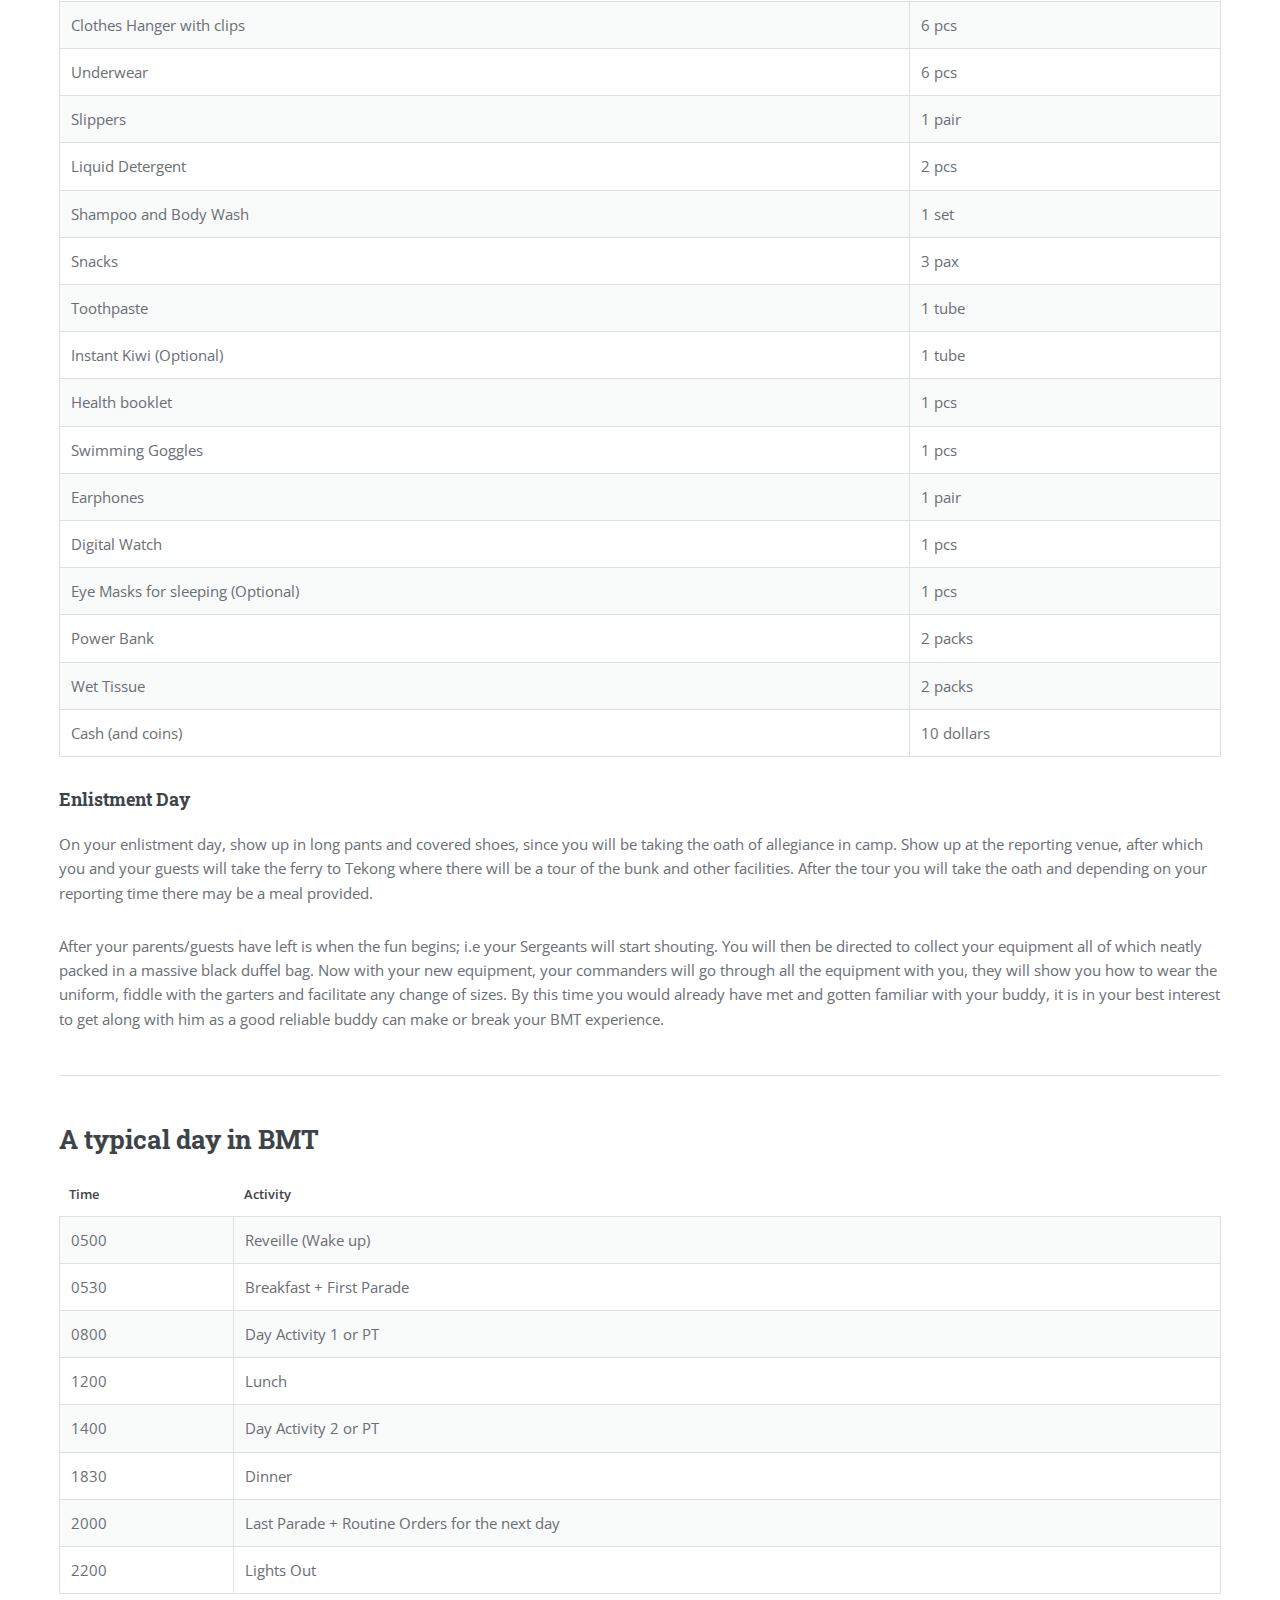
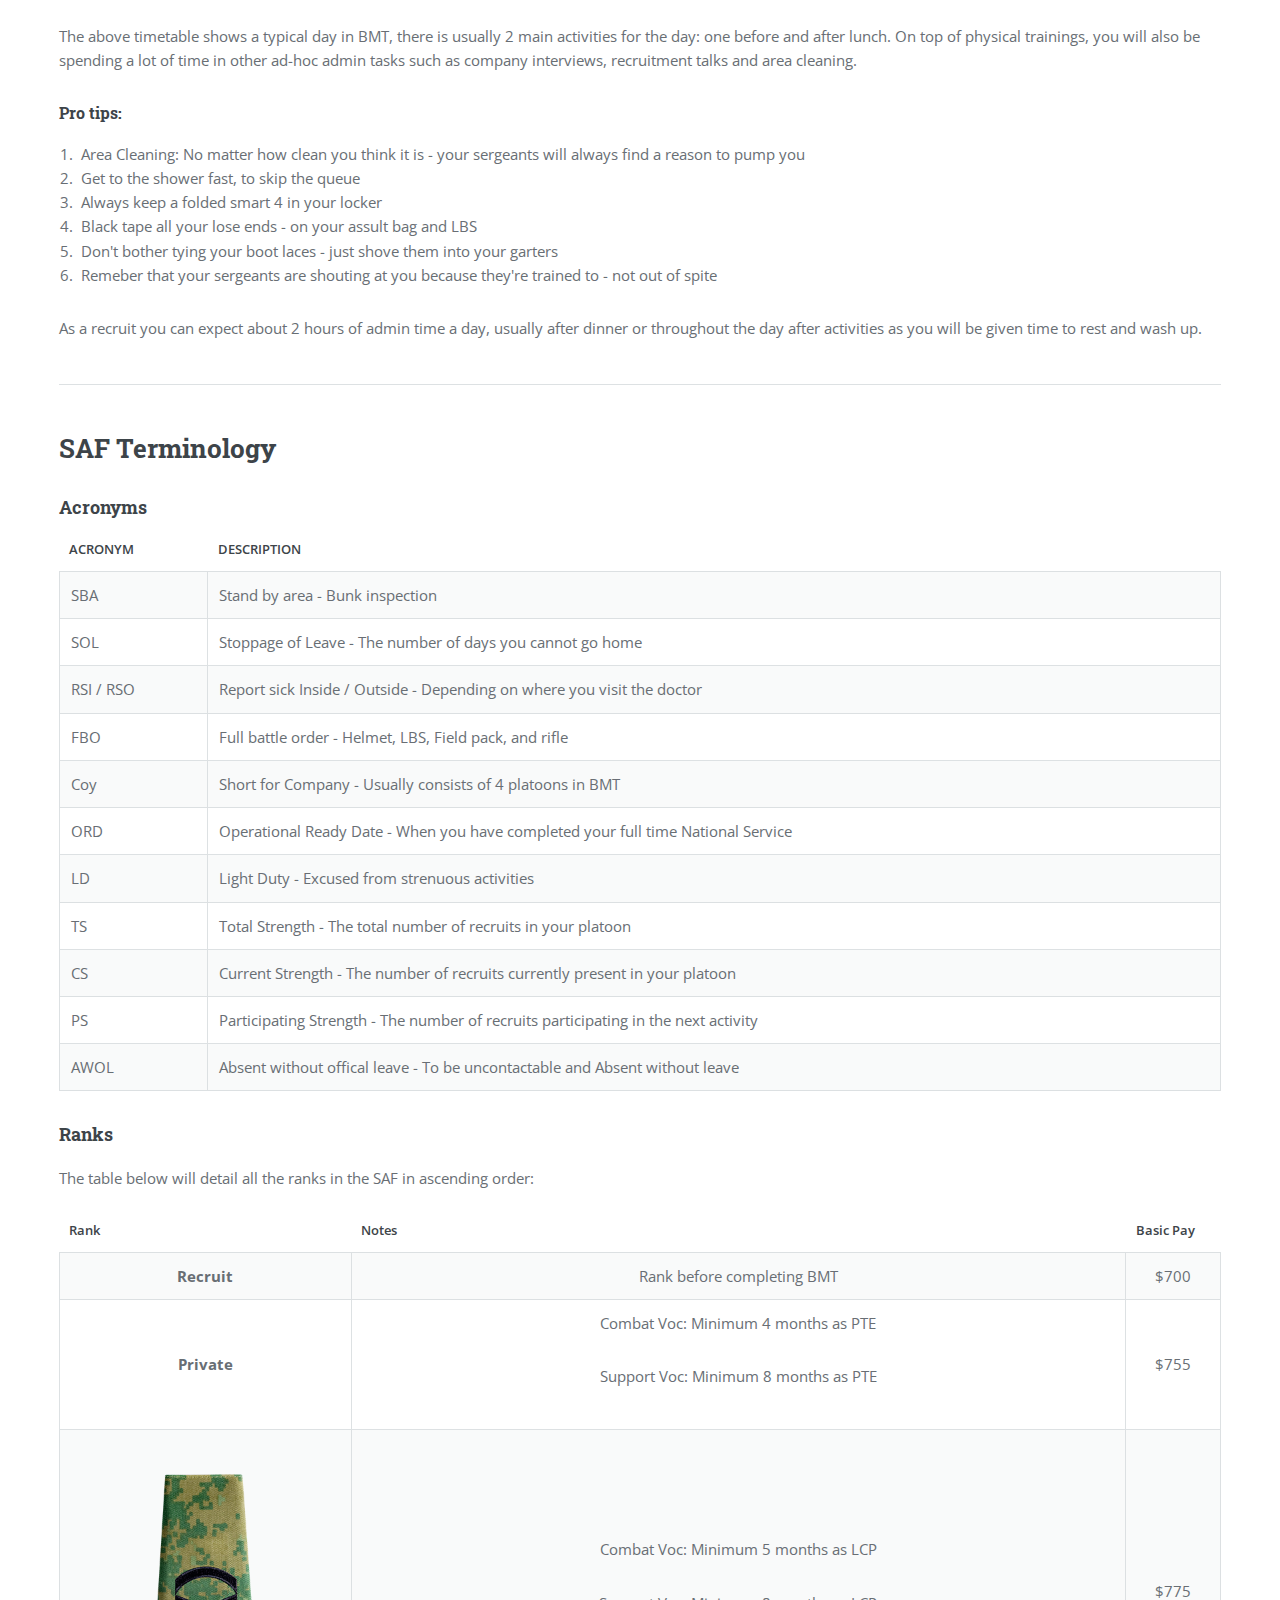
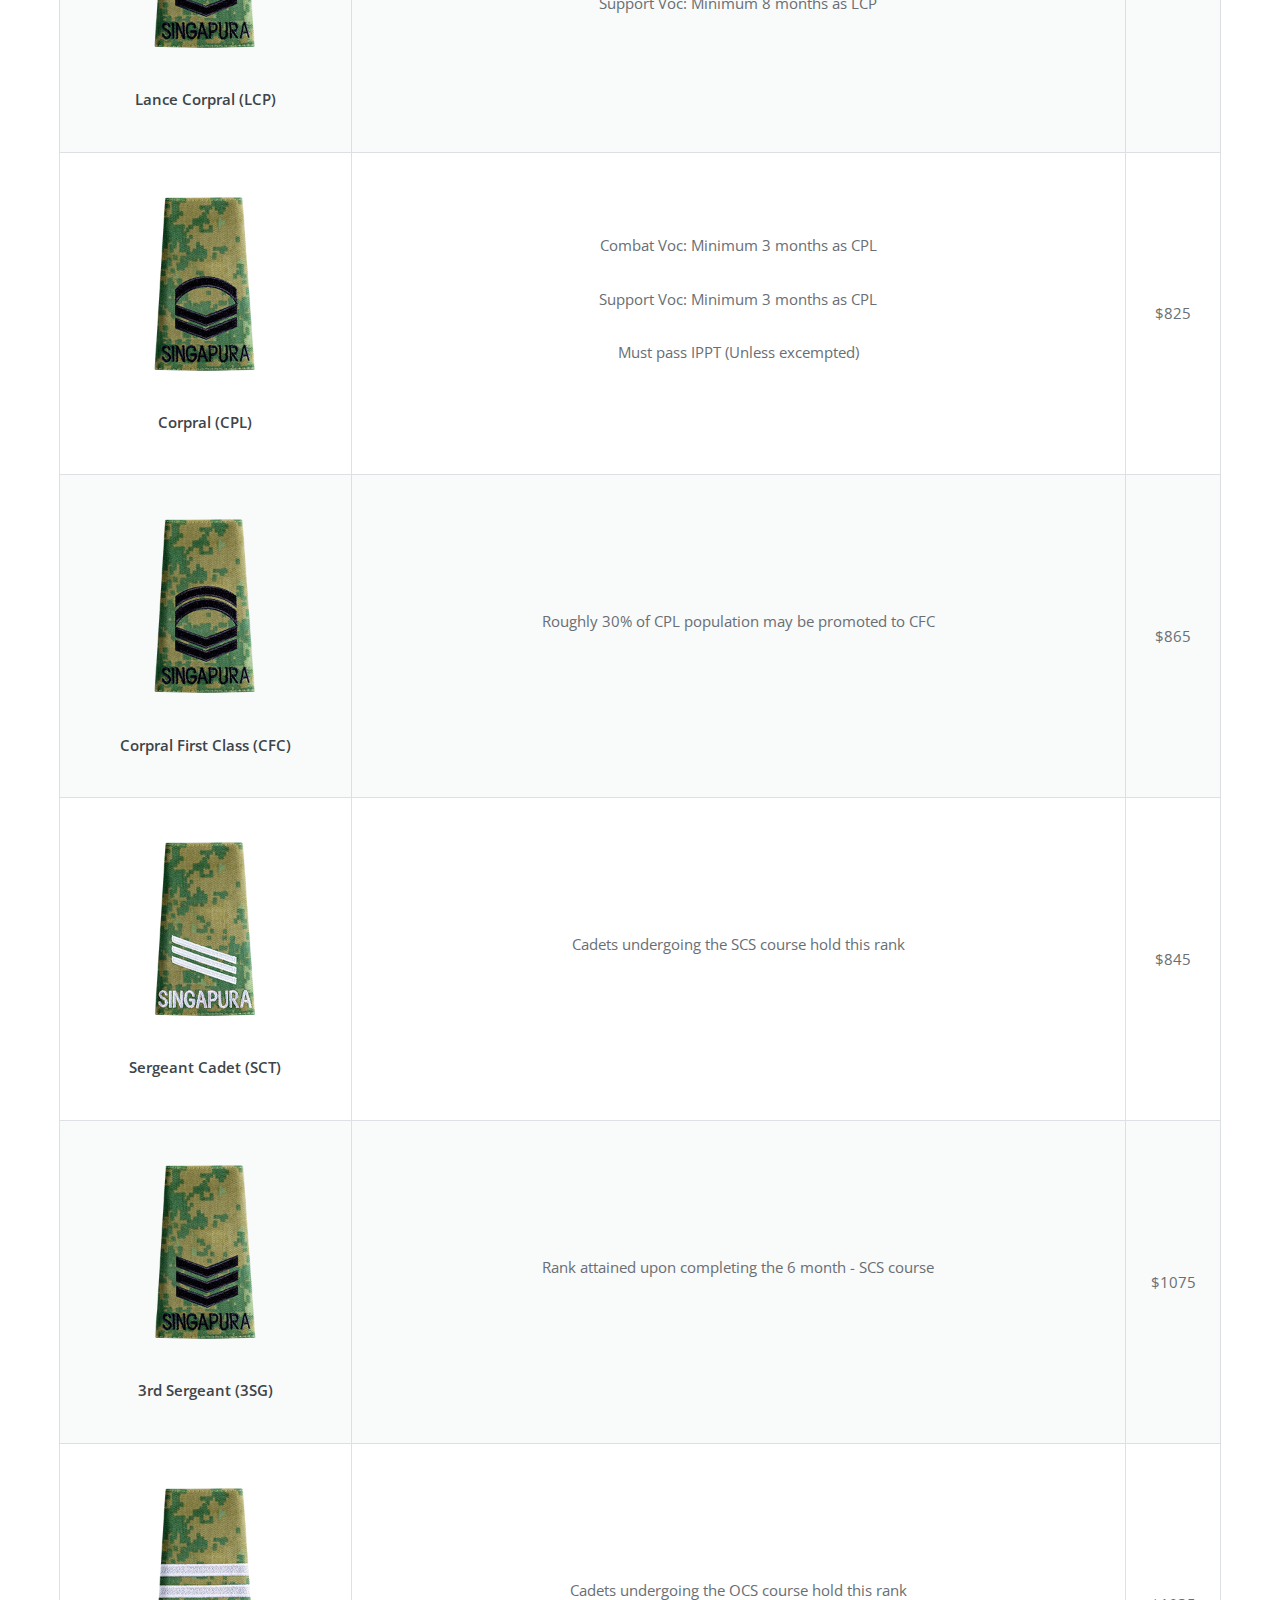
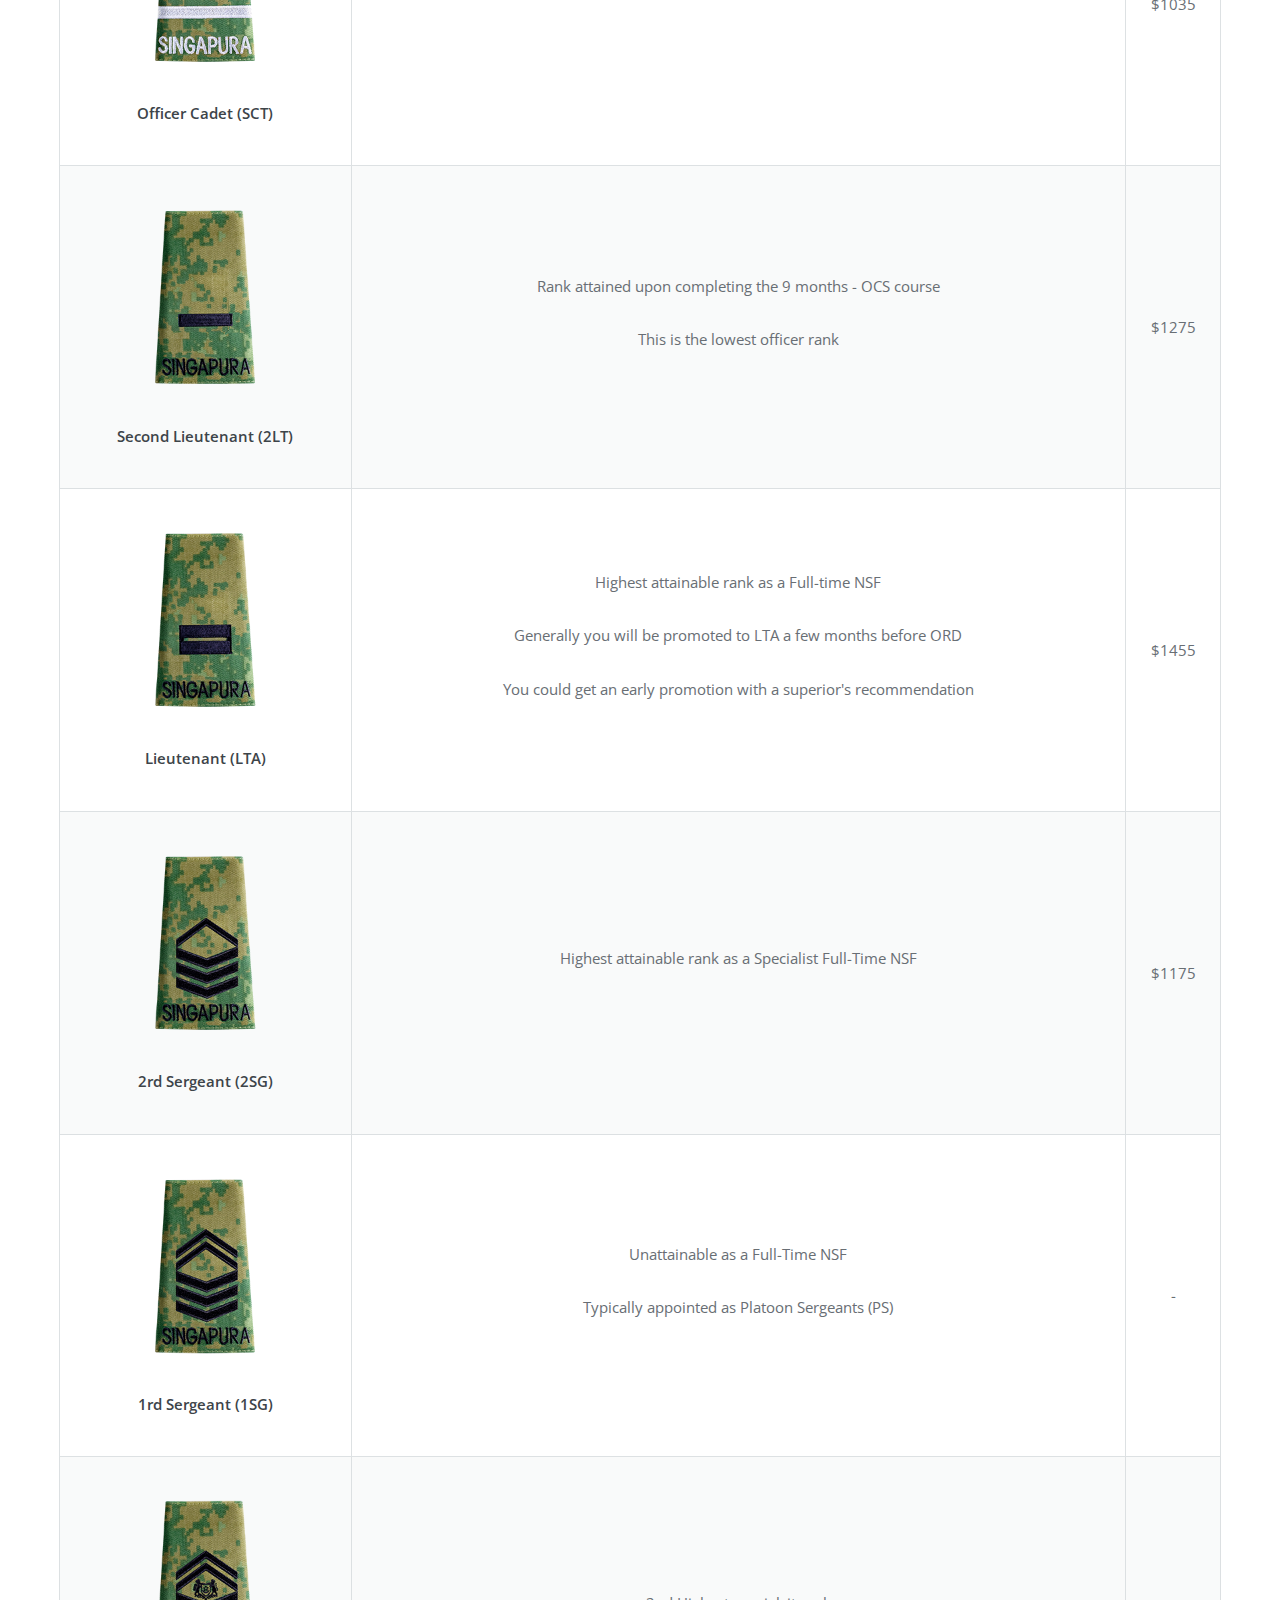
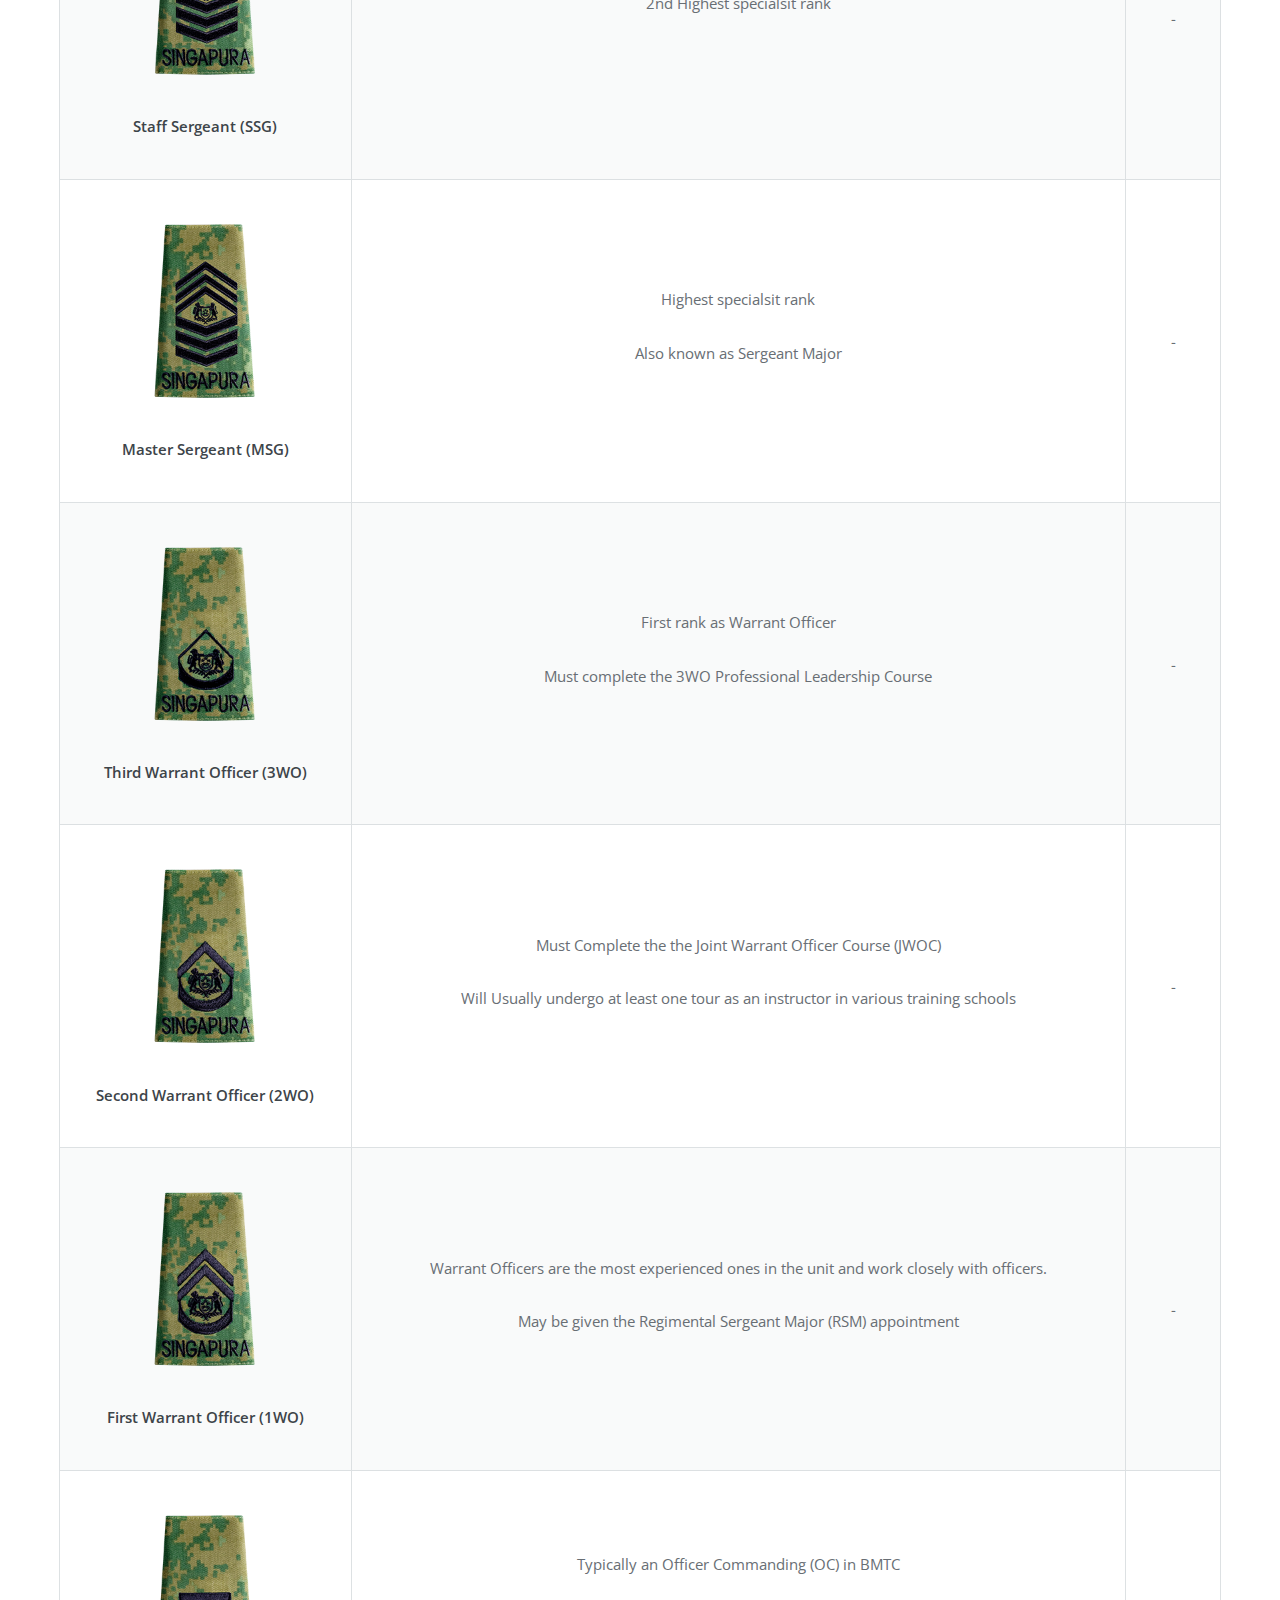
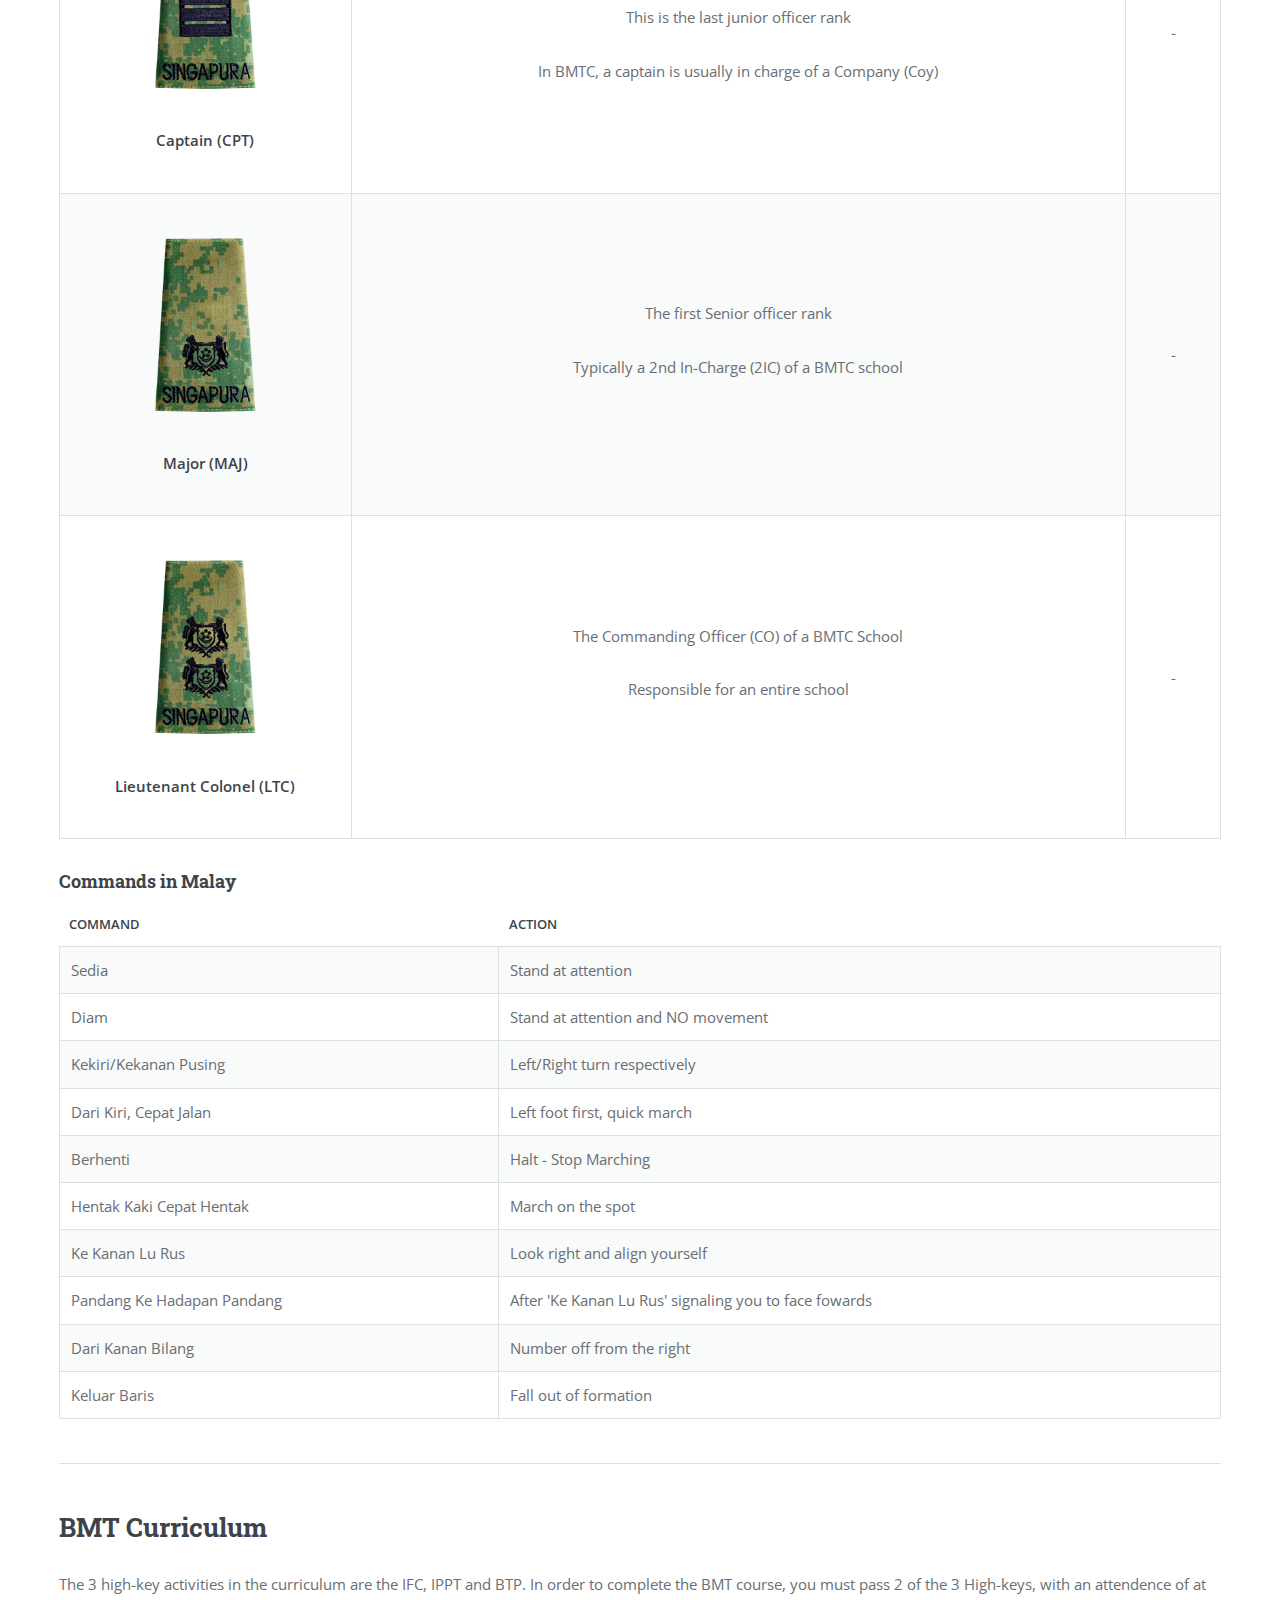
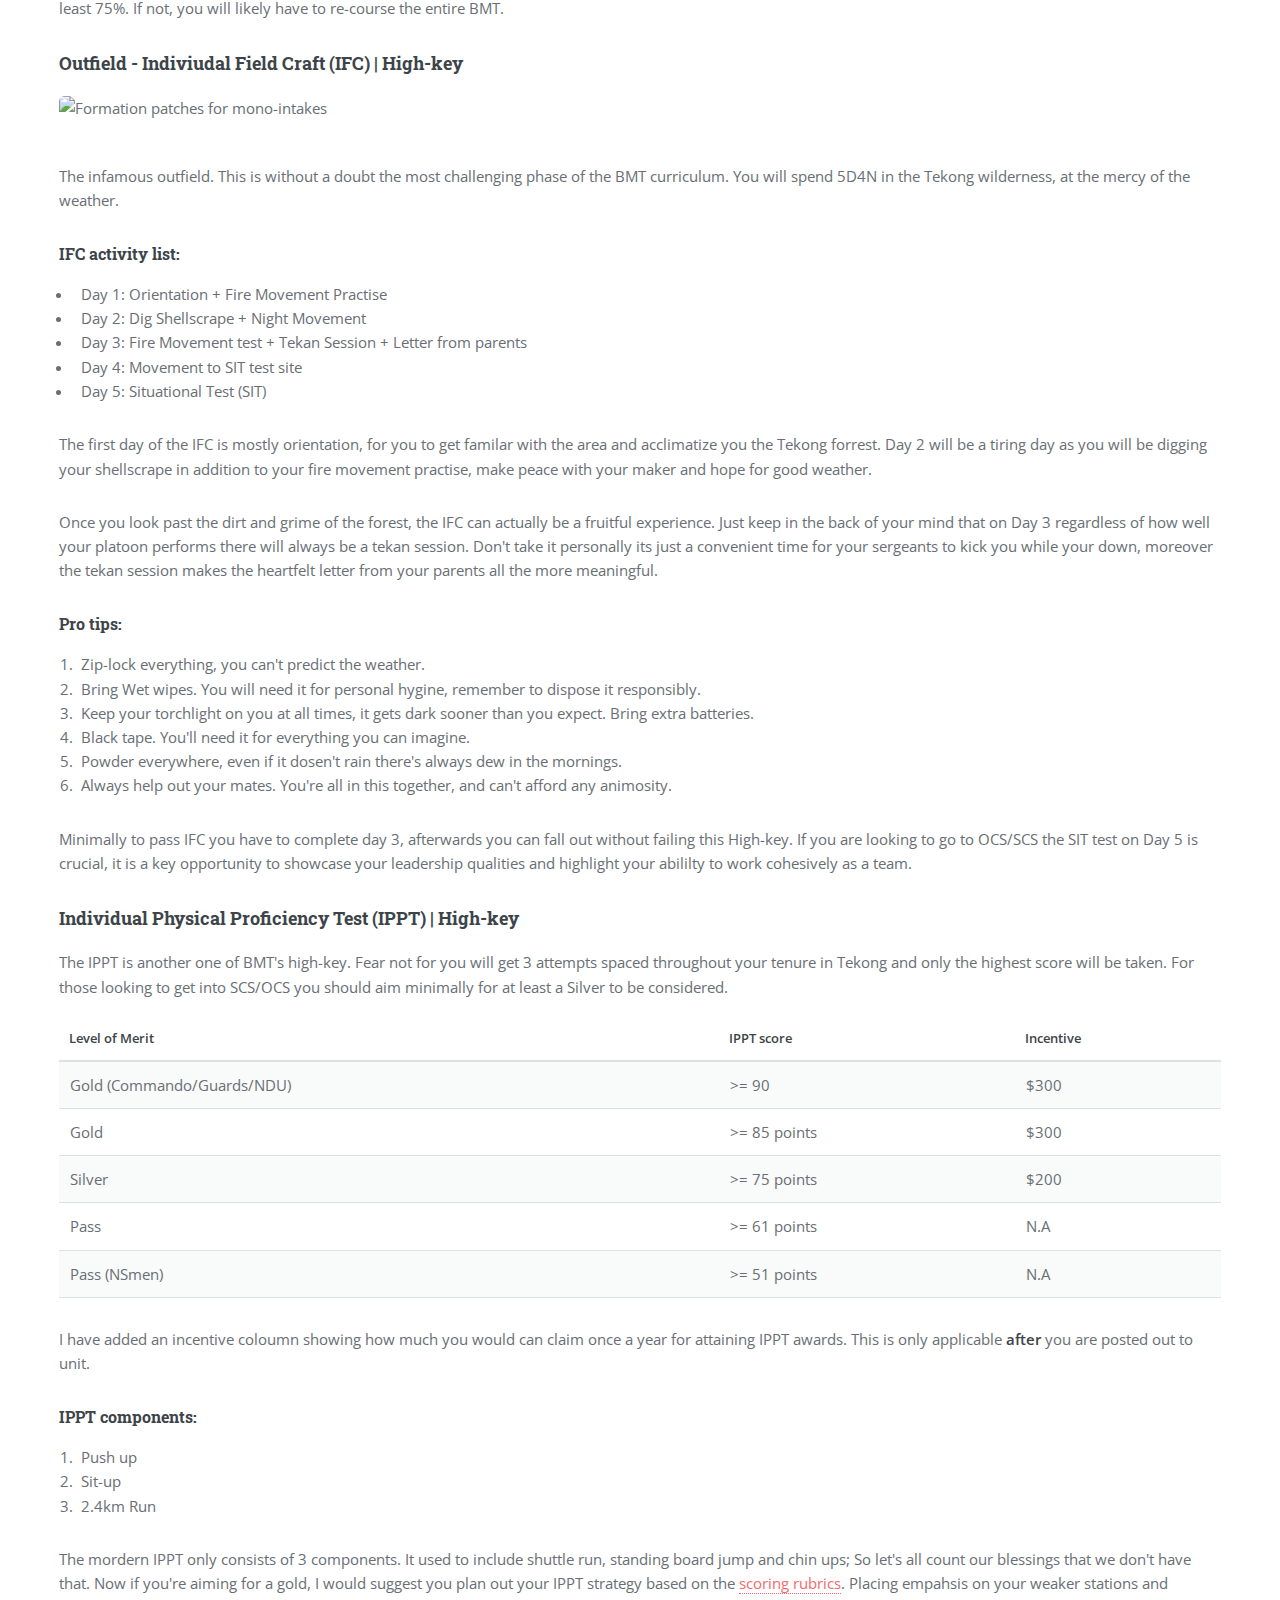
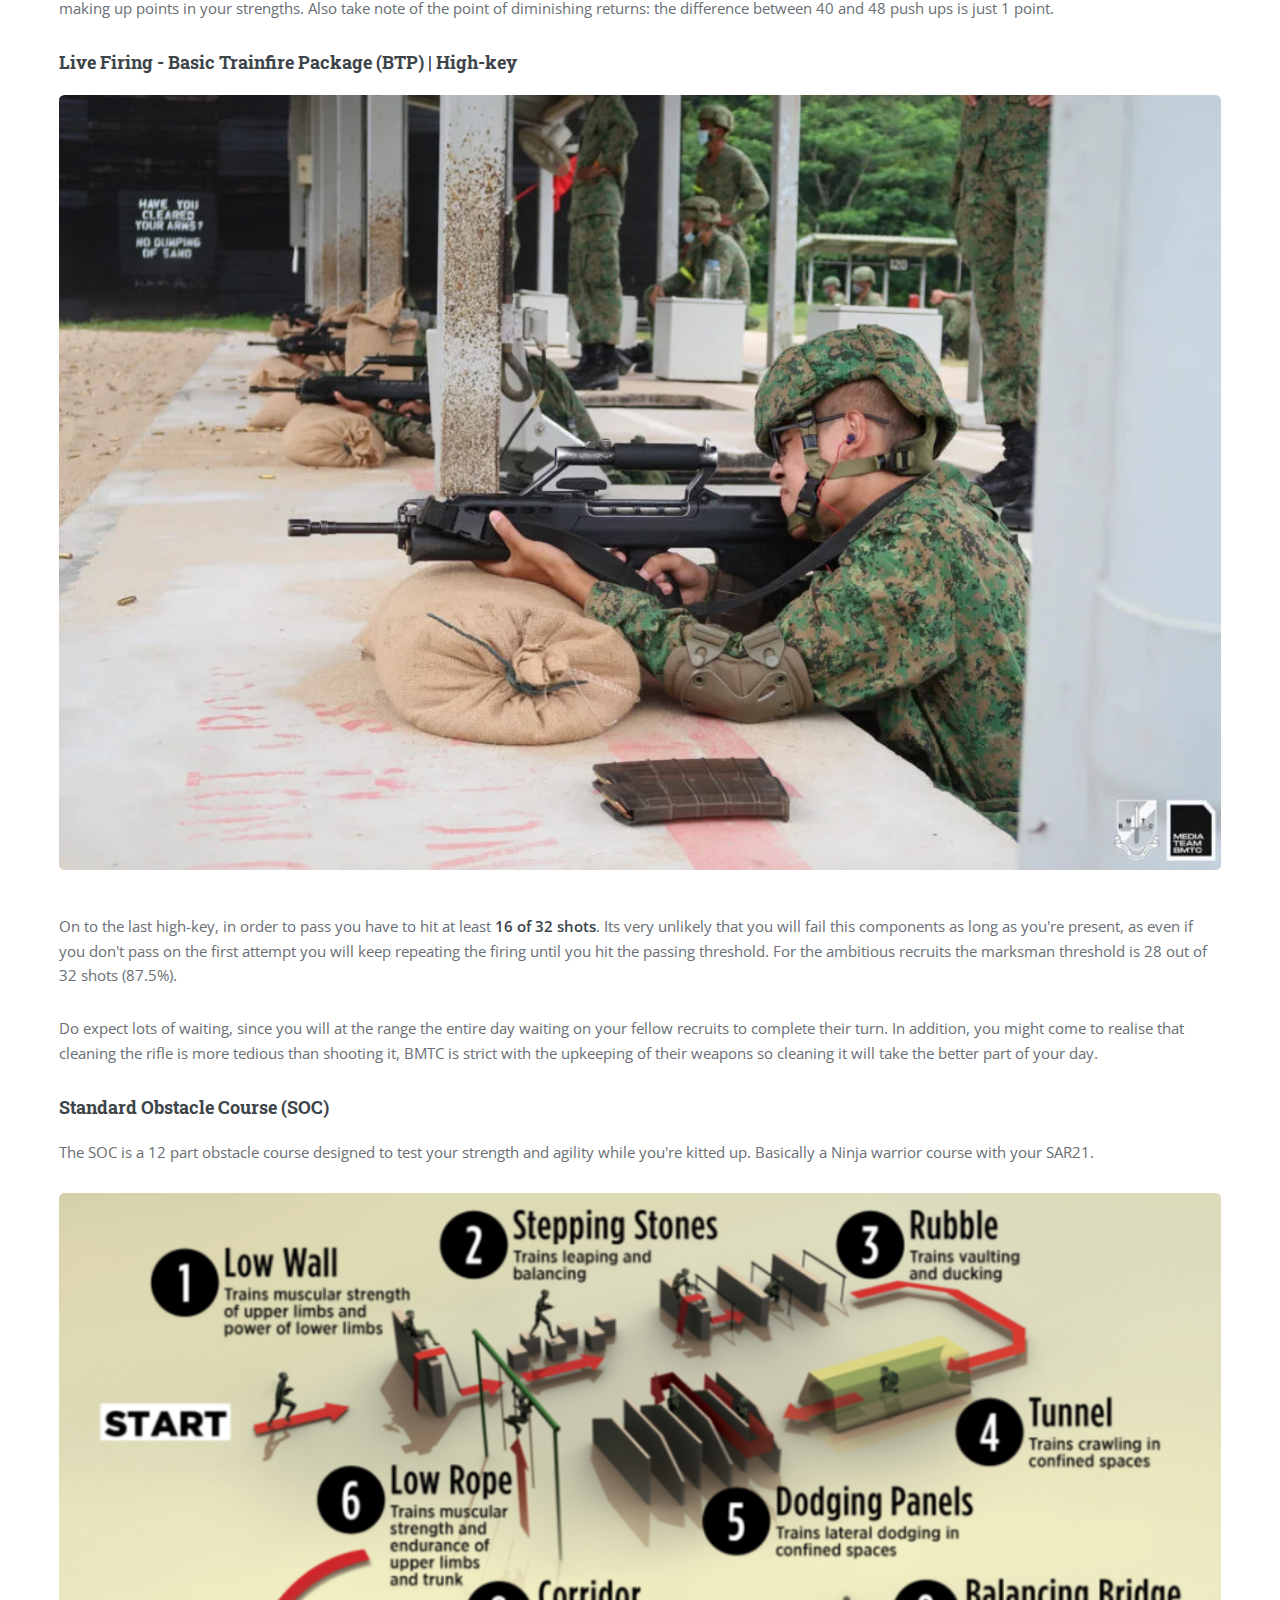
==== commit 9ea38790: "Optimized On-page SEO" ====
--- a/index.html
+++ b/index.html
@@ -15,10 +15,10 @@
 
 			gtag('config', 'G-DYBN66MY9D');
 		</script>
-		<title>nsguide | BMT
+		<title>nsguide | The Ultimate guide to Basic Military Training (BMT)
 		</title>
 		<meta charset="utf-8" />
-		<meta name="viewport" content="width=device-width, initial-scale=1, user-scalable=no" />
+		<meta name="viewport" content="Just got your enlistment letter? Here's the ULTIMATE guide to BMT (Basic Military Training) in Tekong! Everything from what to pack, the daily routine, and what happens when you post out." />
 		<link rel="stylesheet" href="assets/css/main.css" />
 		<link rel="icon" type="image/png" href="images/favicon-32x32.png" sizes="32x32" />
 	</head>
@@ -39,11 +39,53 @@
 							<!-- Content -->
 								<section>
 									<header class="main">
-										<h1>The Ultimate Guide to BMT</h1>
+										<h1>The Ultimate Guide to BMT (Basic Military Training)</h1>
 									</header>
 									<span class="image main"><img src="images/pop_pic.jpg" alt="Picture of recruits during POP parade" /></span>
 
-									<p>Welcome Recruits! This guide will detail everything you need to know to about the BMT course. Through this course you will be taught the basics of solidering, which includes everything from folding blankets to throwing live grenades.</p>
+									<p>Welcome Recruits! This comprehensive guide will detail everything you need to know to about the BMT course: what to bring, the training curriculum, and even the posting out process. Through this course you will be taught the basics of solidering, which includes everything from folding blankets to throwing live grenades. </p>
+									<p>Navigate this page through the <i>icon in the top-left corner</i> which will accompany you while you scroll.</p>
+
+									<nav id="mainmenu">
+										<ul>
+											<li><u>Table of Contents:</u></li>
+											<li>
+												<span class="opener">1. Getting Started</span>
+												<ul>
+													<li><a href="#GettingStarted">1.1 Duration</a></li>
+													<li><a href="#MonoIntake">1.2 Mono-Intake?</a></li>
+													<li><a href="#Packinglist">1.3 Packing List</a></li>
+													<li><a href="#EnlistmentDay">1.4 Enlistment Day</a></li>
+												</ul>
+											</li>
+											<li><a href="#TypicalDay">2. A typical Day in BMT</a></li>
+											<li>
+												<span class="opener">3. SAF Terminology</span>
+												<ul>
+													<li><a href="#Acronyms">3.1 Acronyms</a></li>
+													<li><a href="#Ranks">3.2 Ranks</a></li>
+													<li><a href="#CommandsinMalay">3.3 Commands in Malay</a></li>
+												</ul>
+											</li>
+											<li>
+												<span class="opener">4. BMT Curriculum</span>
+												<ul>
+													<li><a href="#IFC">4.1 Outfield - Individual Field Craft</a></li>
+													<li><a href="#SOC">4.2 Standard Obstacle Course</a></li>
+													<li><a href="#IPPT">4.3 IPPT</a></li>
+													<li><a href="#BTP">4.4 Live Firing (BTP)</a></li>
+													<li><a href="#24KM">4.5 24km Route March</a></li>
+													
+												</ul>
+											</li>
+											<li><a href="#PostingOut">5. Posting Out</a></li>
+									
+	
+											<li><a href="#FAQ">6. FAQ</a></li>
+	
+										</ul>
+									</nav>
+
 
 									<hr class="major" id="GettingStarted" />
 
@@ -317,7 +359,7 @@
 													<td>$755</td>
 												</tr>
 												<tr>
-													<td><img src="images/lcp.png" /> 
+													<td><img src="images/lcp.png" alt="SAF rank of Lance Corpral (LCP)" /> 
 														<p><b>Lance Corpral (LCP)</b></p>
 													</td>
 													<td>
@@ -327,7 +369,7 @@
 													<td>$775</td>
 												</tr>
 												<tr>
-													<td><img src="images/cpl.png" /> 
+													<td><img src="images/cpl.png" alt="SAF rank of Corpral (CPL)" /> 
 														<p><b>Corpral (CPL)</b></p>
 													</td>
 													<td>
@@ -338,7 +380,7 @@
 													<td>$825</td>
 												</tr>
 												<tr>
-													<td><img src="images/cfc.png" /> 
+													<td><img src="images/cfc.png" alt="SAF rank of Corpral First Class (CFC)" /> 
 														<p><b>Corpral First Class (CFC)</b></p>
 													</td>
 													<td>
@@ -347,7 +389,7 @@
 													<td>$865</td>
 												</tr>
 												<tr>
-													<td><img src="images/sct.png" /> 
+													<td><img src="images/sct.png" alt="SAF rank of Sergeant Cadet (SCT)"/> 
 														<p><b>Sergeant Cadet (SCT)</b></p>
 													</td>
 													<td>
@@ -356,7 +398,7 @@
 													<td>$845</td>
 												</tr>
 												<tr>
-													<td><img src="images/3sg.png" /> 
+													<td><img src="images/3sg.png" alt="SAF rank of Third Sergeant (3SG)"/> 
 														<p><b>3rd Sergeant (3SG)</b></p>
 													</td>
 													<td>
@@ -365,7 +407,7 @@
 													<td>$1075</td>
 												</tr>
 												<tr>
-													<td><img src="images/oct.png" /> 
+													<td><img src="images/oct.png" alt="SAF rank of Officer Cadet (OCT)"/> 
 														<p><b>Officer Cadet (SCT)</b></p>
 													</td>
 													<td>
@@ -374,7 +416,7 @@
 													<td>$1035</td>
 												</tr>
 												<tr>
-													<td><img src="images/2lt.png" /> 
+													<td><img src="images/2lt.png" alt="SAF rank of second Lieutenant (2LT)" /> 
 														<p><b>Second Lieutenant (2LT)</b></p>
 													</td>
 													<td>
@@ -384,7 +426,7 @@
 													<td>$1275</td>
 												</tr>
 												<tr>
-													<td><img src="images/lta.png" /> 
+													<td><img src="images/lta.png" alt="SAF rank of Lieutenant (LTA)" /> 
 														<p><b> Lieutenant (LTA)</b></p>
 													</td>
 													<td>
@@ -395,7 +437,7 @@
 													<td>$1455</td>
 												</tr>
 												<tr>
-													<td><img src="images/2sg.png" /> 
+													<td><img src="images/2sg.png" alt="SAF rank of second sergeant (2SG)" /> 
 														<p><b>2rd Sergeant (2SG)</b></p>
 													</td>
 													<td>
@@ -404,7 +446,7 @@
 													<td>$1175</td>
 												</tr>
 												<tr>
-													<td><img src="images/1sg.png" /> 
+													<td><img src="images/1sg.png" alt="SAF rank of first sergeant (1SG)" /> 
 														<p><b>1rd Sergeant (1SG)</b></p>
 													</td>
 													<td>
@@ -414,7 +456,7 @@
 													<td>-</td>
 												</tr>
 												<tr>
-													<td><img src="images/ssg.png" /> 
+													<td><img src="images/ssg.png" alt="SAF rank of Staff Sergeant (SSG)" /> 
 														<p><b>Staff Sergeant (SSG)</b></p>
 													</td>
 													<td>
@@ -423,8 +465,8 @@
 													<td>-</td>
 												</tr>
 												<tr>
-													<td><img src="images/msg.png" /> 
-														<p><b>Master Sergeant (SSG)</b></p>
+													<td><img src="images/msg.png" alt="SAF rank of Master sergeant (MSG)"/> 
+														<p><b>Master Sergeant (MSG)</b></p>
 													</td>
 													<td>
 														<p>Highest specialsit rank</p>
@@ -433,7 +475,7 @@
 													<td>-</td>
 												</tr>
 												<tr>
-													<td><img src="images/3wo.png" /> 
+													<td><img src="images/3wo.png" alt="SAF rank of Third Warrant Officer (3WO)" /> 
 														<p><b>Third Warrant Officer (3WO)</b></p>
 													</td>
 													<td>
@@ -443,7 +485,7 @@
 													<td>-</td>
 												</tr>
 												<tr>
-													<td><img src="images/2wo.png" /> 
+													<td><img src="images/2wo.png" alt="SAF rank of Second Warrant Officer (2WO)" /> 
 														<p><b>Second Warrant Officer (2WO)</b></p>
 													</td>
 													<td>
@@ -453,7 +495,7 @@
 													<td>-</td>
 												</tr>
 												<tr>
-													<td><img src="images/1wo.png" /> 
+													<td><img src="images/1wo.png" alt="SAF rank of First Warrant Officer (1WO)"/> 
 														<p><b>First Warrant Officer (1WO)</b></p>
 													</td>
 													<td>
@@ -463,7 +505,7 @@
 													<td>-</td>
 												</tr>
 												<tr>
-													<td><img src="images/cpt.png" /> 
+													<td><img src="images/cpt.png" alt="SAF rank of Captain (CPT)" /> 
 														<p><b> Captain (CPT)</b></p>
 													</td>
 													<td>
@@ -474,7 +516,7 @@
 													<td>-</td>
 												</tr>
 												<tr>
-													<td><img src="images/maj.png" /> 
+													<td><img src="images/maj.png" alt="SAF rank of Major (MAJ)"  /> 
 														<p><b> Major (MAJ)</b></p>
 													</td>
 													<td>
@@ -484,8 +526,8 @@
 													<td>-</td>
 												</tr>
 												<tr>
-													<td><img src="images/sltc.png" /> 
-														<p><b> Major (MAJ)</b></p>
+													<td><img src="images/ltc.png" alt="SAF rank of Lieutenant Colonel (LTC)"  /> 
+														<p><b>Lieutenant Colonel (LTC)</b></p>
 													</td>
 													<td>
 														<p>The Commanding Officer (CO) of a BMTC School</p>
@@ -631,7 +673,7 @@
 
 									<h3 id="SOC">Standard Obstacle Course (SOC)</h3>
 									<p>The SOC is a 12 part obstacle course designed to test your strength and agility while you're kitted up. Basically a Ninja warrior course with your SAR21.</p>
-									<span class="image main"><img src="images/SOC.png" alt="SOC directory" /></span>
+									<span class="image main"><img src="images/SOC.png" alt="Standard Obstable Course directory" /></span>
 									<h4>Standard Obstable Course components:</h4>
 										<ol>
 											<li>Low wall</li>
@@ -762,7 +804,7 @@
 										
 										<div>
 											<h4><a href="https://www.mindef.gov.sg/web/portal/army/our-forces/formations/formations-detail/saf-military-police-command/saf-military-police-command">Military Police Formation</a></h4>
-											<p><span class="image left"><img src="images/Military-Police.png" alt="" /></span>The Military Police responsiblities includes: Upholding the standards of discipline within the SAF, Sercurity at MINDEF HQ, Guard mounting at Istana, and should the need arise - managing Prisoners of War (POWs). Expect a high level of Discipline, and get used to doing shift work.</p>
+											<p><span class="image left"><img src="images/Military-Police.png" alt="SAF Military-Police Formation Patch" /></span>The Military Police responsiblities includes: Upholding the standards of discipline within the SAF, Sercurity at MINDEF HQ, Guard mounting at Istana, and should the need arise - managing Prisoners of War (POWs). Expect a high level of Discipline, and get used to doing shift work.</p>
 											<ul>
 												<li> Military-Police | Mowbray Camp</li>
 											</ul>
@@ -770,7 +812,7 @@
 
 										<div>
 											<h4><a href="https://www.mindef.gov.sg/web/portal/army/our-forces/divisions/divisions-detail/2nd-peoples-defence-force/2nd-peoples-defence-force">People's Defence Force Formation</a></h4>
-											<p><span class="image left"><img src="images/PeoplesDefence Force.png" alt="" /></span>2PDF is essentially internal-infantry, since this formation safeguards and maintains peace within Singapore. They guard Army camps and key installations (Jurong Island, Changi Airport) ; You will spend your first year as a Sercurity Trooper (ST) before undergoing full Infantry training for 5 months and finally guarding the aforementioned key-installations before ORD. </p>
+											<p><span class="image left"><img src="images/PeoplesDefence Force.png" alt="SAF People's defence Force formation patch" /></span>2PDF is essentially internal-infantry, since this formation safeguards and maintains peace within Singapore. They guard Army camps and key installations (Jurong Island, Changi Airport) ; You will spend your first year as a Sercurity Trooper (ST) before undergoing full Infantry training for 5 months and finally guarding the aforementioned key-installations before ORD. </p>
 											<ul>
 												<li> 2PDF | Clementi Camp</li>
 											</ul>
@@ -778,7 +820,7 @@
 
 										<div>
 											<h4><a href="https://www.mindef.gov.sg/web/portal/army/our-forces/formations/formations-detail/perscom/perscom">PERSCOM Formation</a></h4>
-											<p><span class="image left"><img src="images/PERSCOM.png" alt="" /></span> Personnel Command (PERSCOM) is essentailly HR for the army, they manage manpower needs, keep records of servicemans, and come up with HR policies for the SAF. Located at CMPB, the only vocation for Admin Support Assistants (ASAs). Fun fact: Founded in 2006, this is SAF's youngest formation. </p>
+											<p><span class="image left"><img src="images/PERSCOM.png" alt="SAF PERSCOM Formation patch" /></span> Personnel Command (PERSCOM) is essentailly HR for the army, they manage manpower needs, keep records of servicemans, and come up with HR policies for the SAF. Located at CMPB, the only vocation for Admin Support Assistants (ASAs). Fun fact: Founded in 2006, this is SAF's youngest formation. </p>
 											<ul>
 												<li> PERSCOM | CMPB</li>
 											</ul>
@@ -786,7 +828,7 @@
 
 										<div>
 											<h4><a href="https://www.mindef.gov.sg/web/portal/army/our-forces/formations/formations-detail/signals/signals">Signals Formation</a></h4>
-											<p><span class="image left"><img src="images/Signals.png" alt="" /></span>Signals is the voice of the battlefield, they specialize in communications by leveraging techonology to keep everyone connected in a warzone. The Signals HQ and training institute is located at Stagmont Camp. Every one of the 3 Infantry Divisions has a Signals battalion supporting their combat operations.     </p>
+											<p><span class="image left"><img src="images/Signals.png" alt="SAF Signals Formation patch" /></span>Signals is the voice of the battlefield, they specialize in communications by leveraging techonology to keep everyone connected in a warzone. The Signals HQ and training institute is located at Stagmont Camp. Every one of the 3 Infantry Divisions has a Signals battalion supporting their combat operations.     </p>
 											<ul>
 												<li> Signals | Stagmont Camp</li>
 											</ul>
@@ -794,7 +836,7 @@
 
 										<div>
 											<h4><a href="https://www.mindef.gov.sg/web/portal/army/our-forces/formations/formations-detail/transport/transport">Supply and Transport Formations</a></h4>
-											<p><span class="image left"><img src="images/Supply-and-Transport.png" alt="SAF Support " /></span> Supply and Tranport are the arteries of the SAF, they ensure that every solider gets everything they need. You can look foward to an all expenses paid <a href="https://www.mindef.gov.sg/web/portal/mindef/news-and-events/latest-releases/article-detail/2018/january/02jan18-mq-001/!ut/p/z0/[base64]/"> driver's license</a> by clocking 4000km before you ORD. Supply formation runs the Supply Transport School (STS) which is an 8 month specialist course.  </p>
+											<p><span class="image left"><img src="images/Supply-and-Transport.png" alt="SAF Supply and Transport formation patch" /></span> Supply and Tranport are the arteries of the SAF, they ensure that every solider gets everything they need. You can look foward to an all expenses paid <a href="https://www.mindef.gov.sg/web/portal/mindef/news-and-events/latest-releases/article-detail/2018/january/02jan18-mq-001/!ut/p/z0/[base64]/"> driver's license</a> by clocking 4000km before you ORD. Supply formation runs the Supply Transport School (STS) which is an 8 month specialist course.  </p>
 											<ul>
 												<li> Supply | Kranji Camp 3</li>
 												<li> Transport | Kranji Camp 3</li>
--- a/assets/css/main.css
+++ b/assets/css/main.css
@@ -2300,3 +2300,29 @@
     border-top: 0;
     margin-top: 0;
     padding-top: 0; }
+
+#mainmenu ul{
+  color: #3d4449;
+  font-family: "Roboto Slab", serif;
+  font-weight: 400;
+  letter-spacing: 0.075em;
+  list-style: none;
+  margin-bottom: 0;
+  padding: 0;
+  text-transform: uppercase; }
+  #mainmenu ul a, #mainmenu ul span {
+    border-bottom: 0;
+    color: inherit;
+    cursor: pointer;
+    display: block;
+    font-size: 0.9em;
+    }
+
+    #mainmenu > ul > li {
+      font-weight: 600;
+      margin-top: 2%; }
+
+        #mainmenu > ul > li > ul a, #mainmenu > ul > li > ul span {
+          font-size: 0.8em; }
+        #mainmenu > ul > li > ul > li {
+          padding: 0 0 0 1.2cm; }
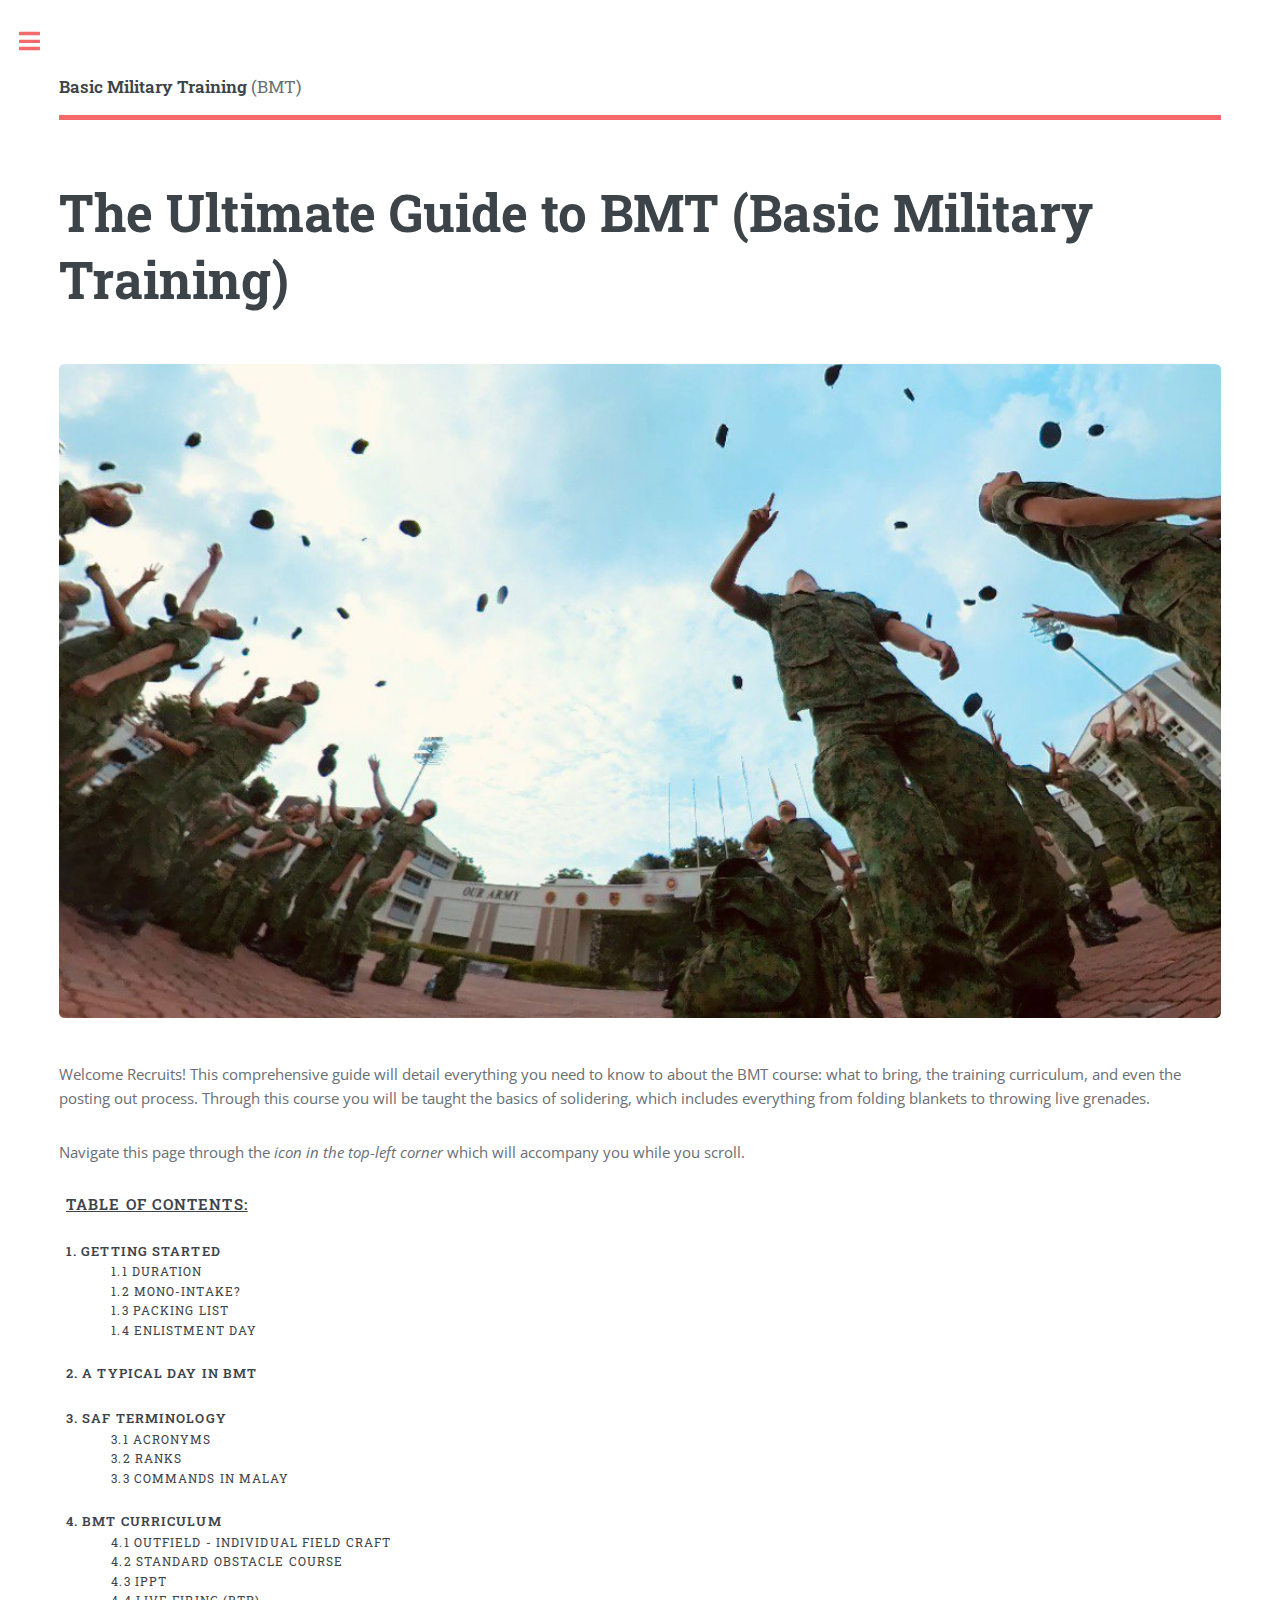
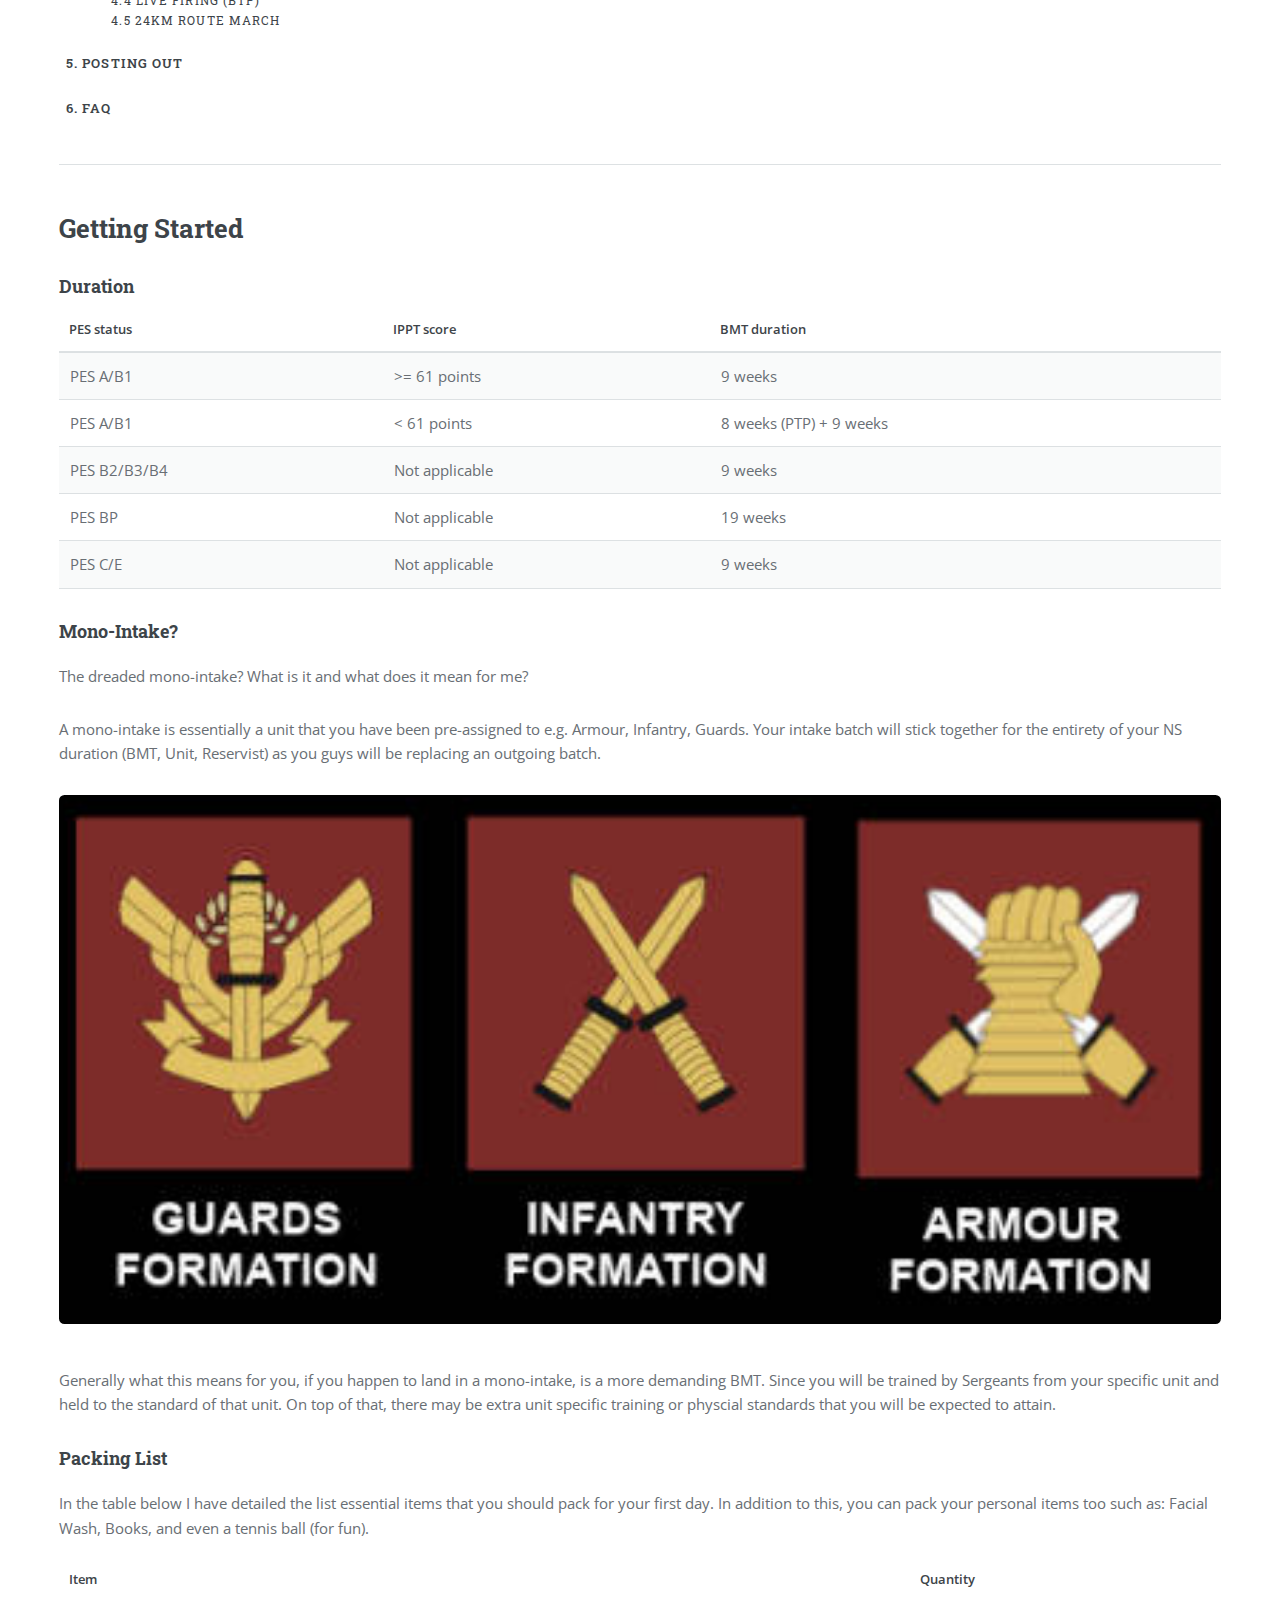
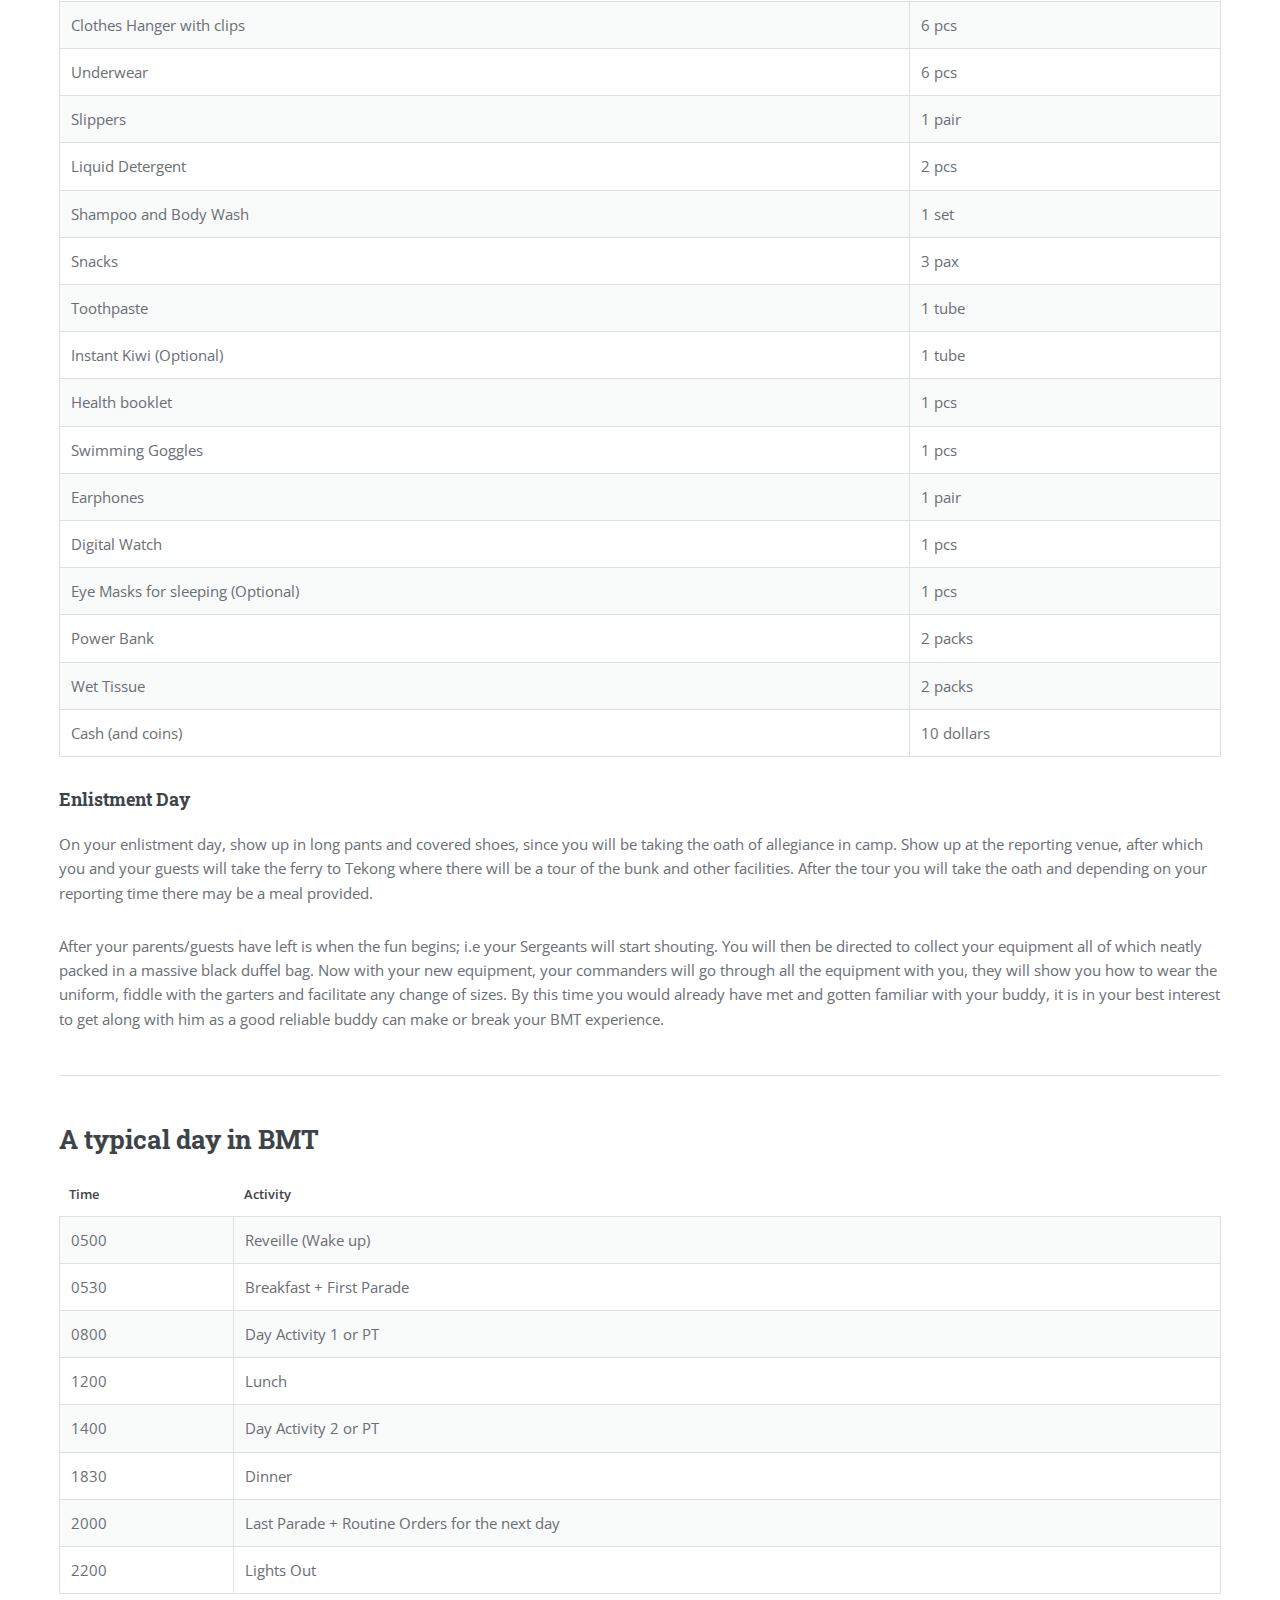
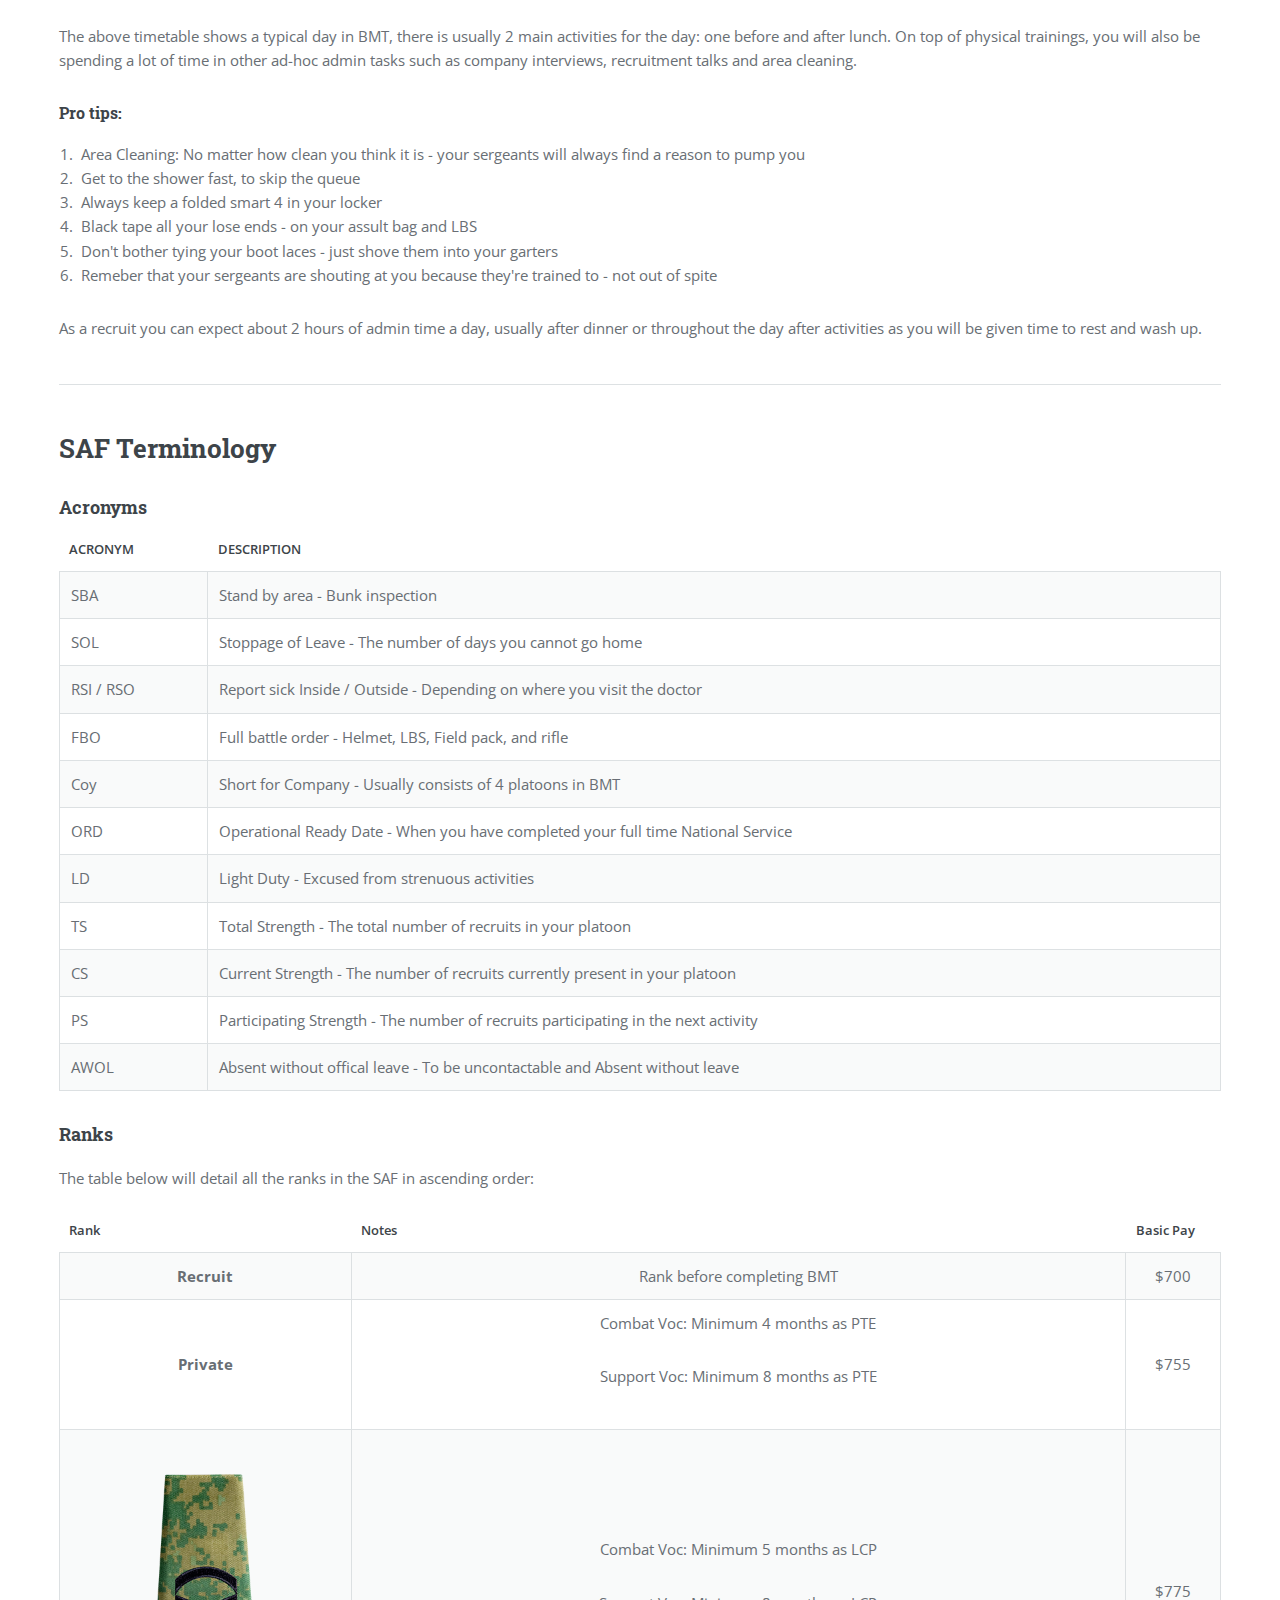
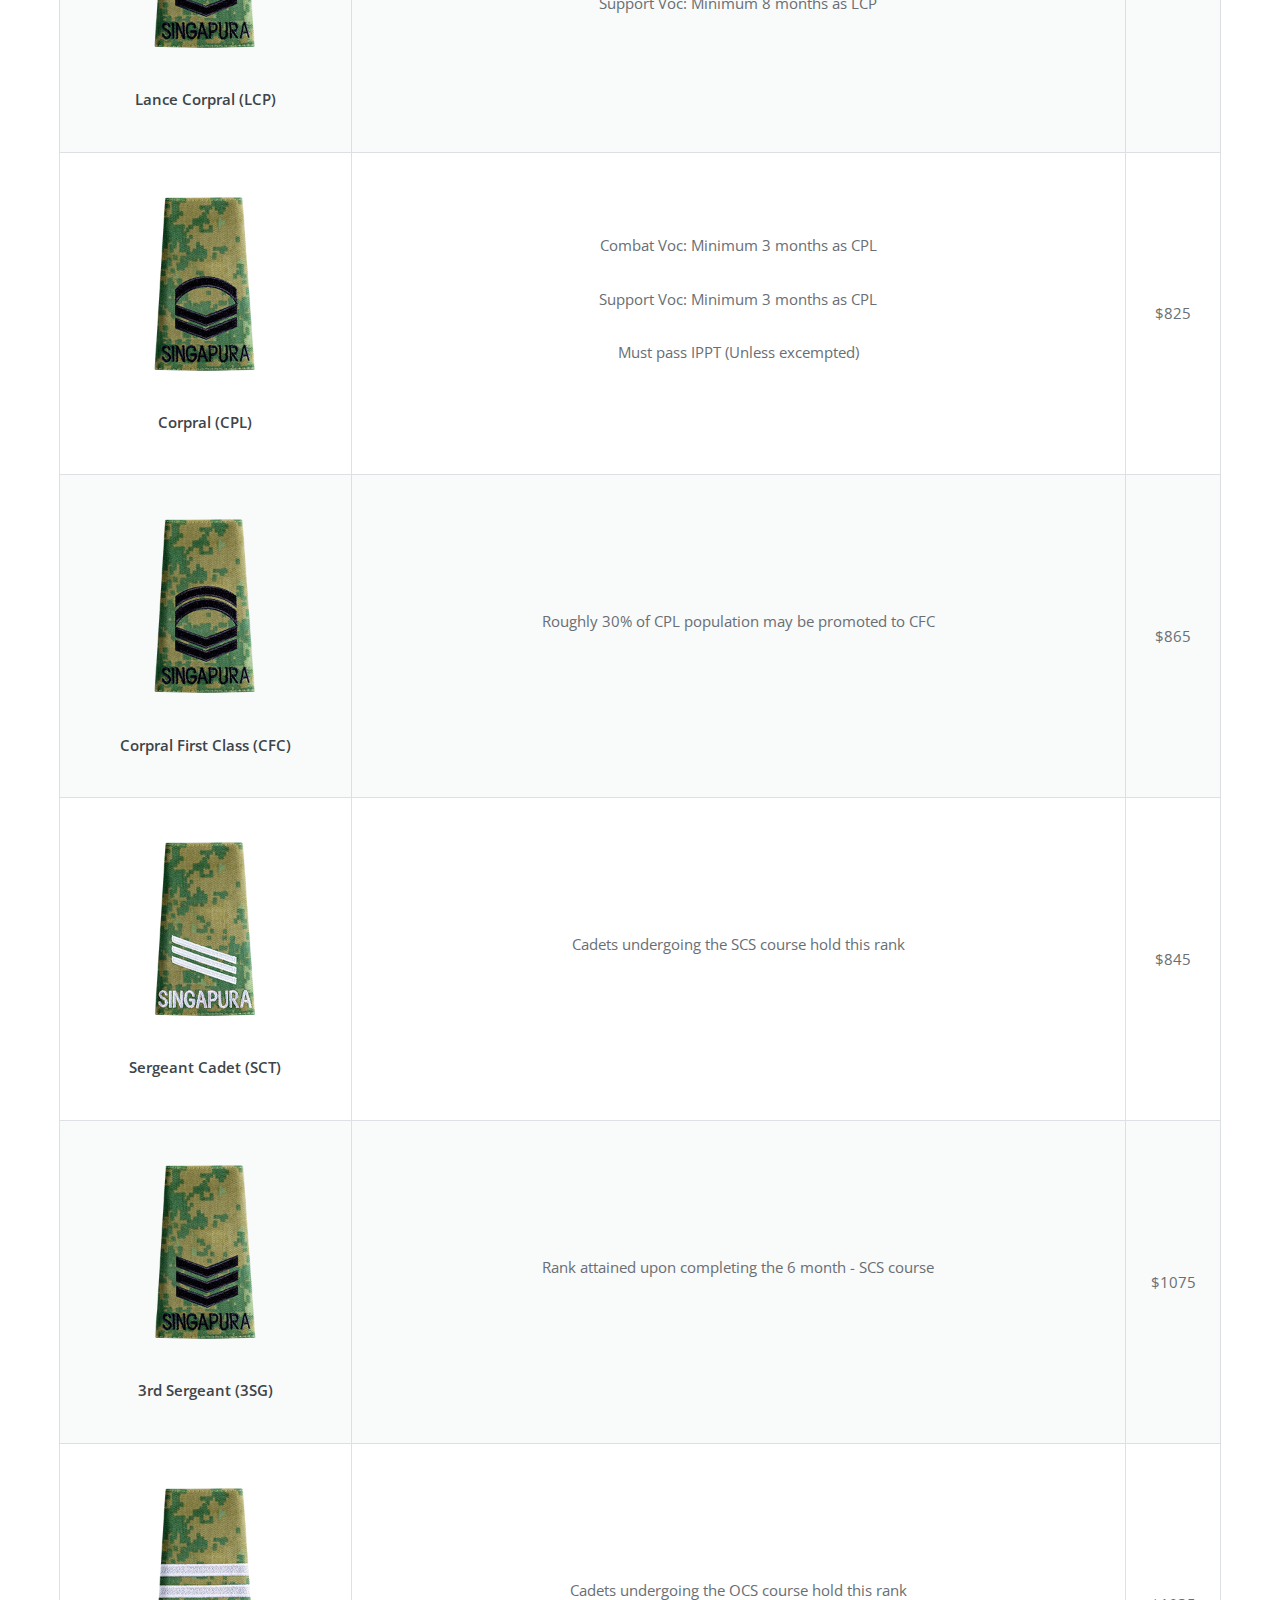
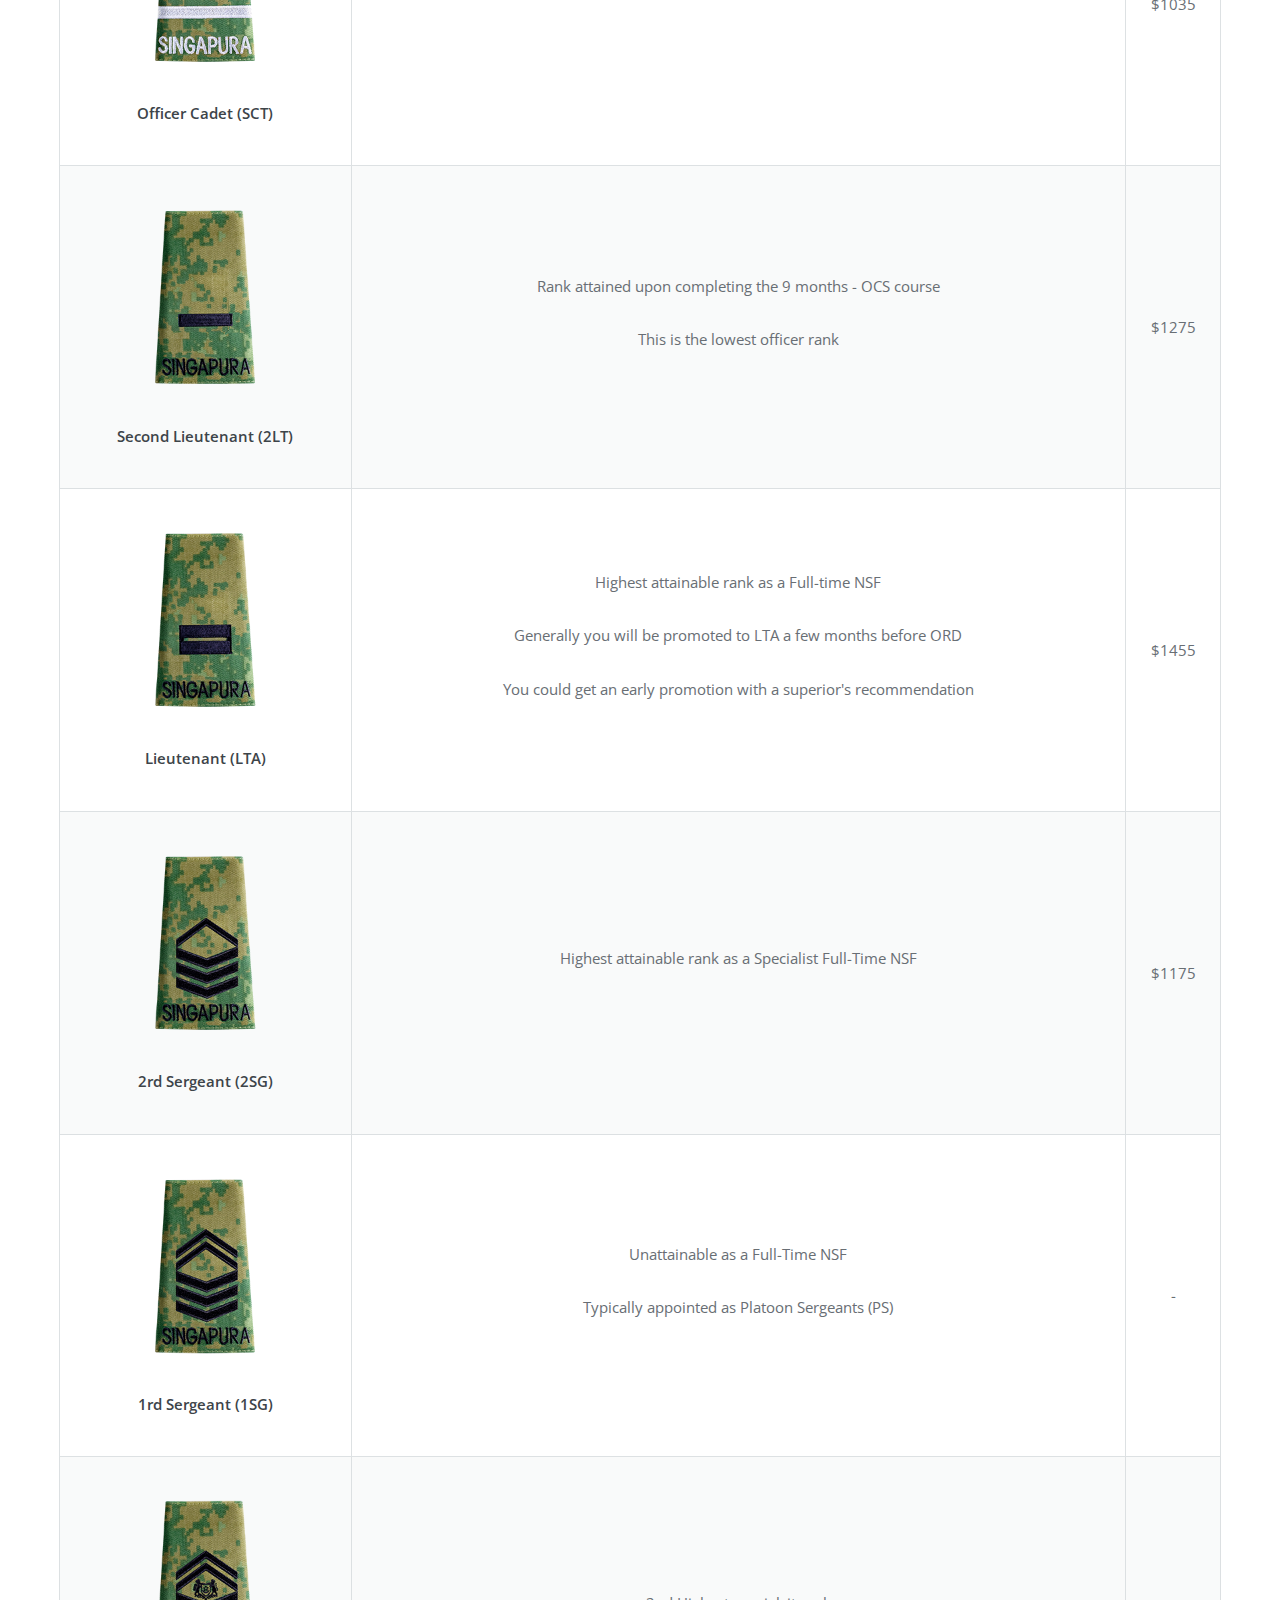
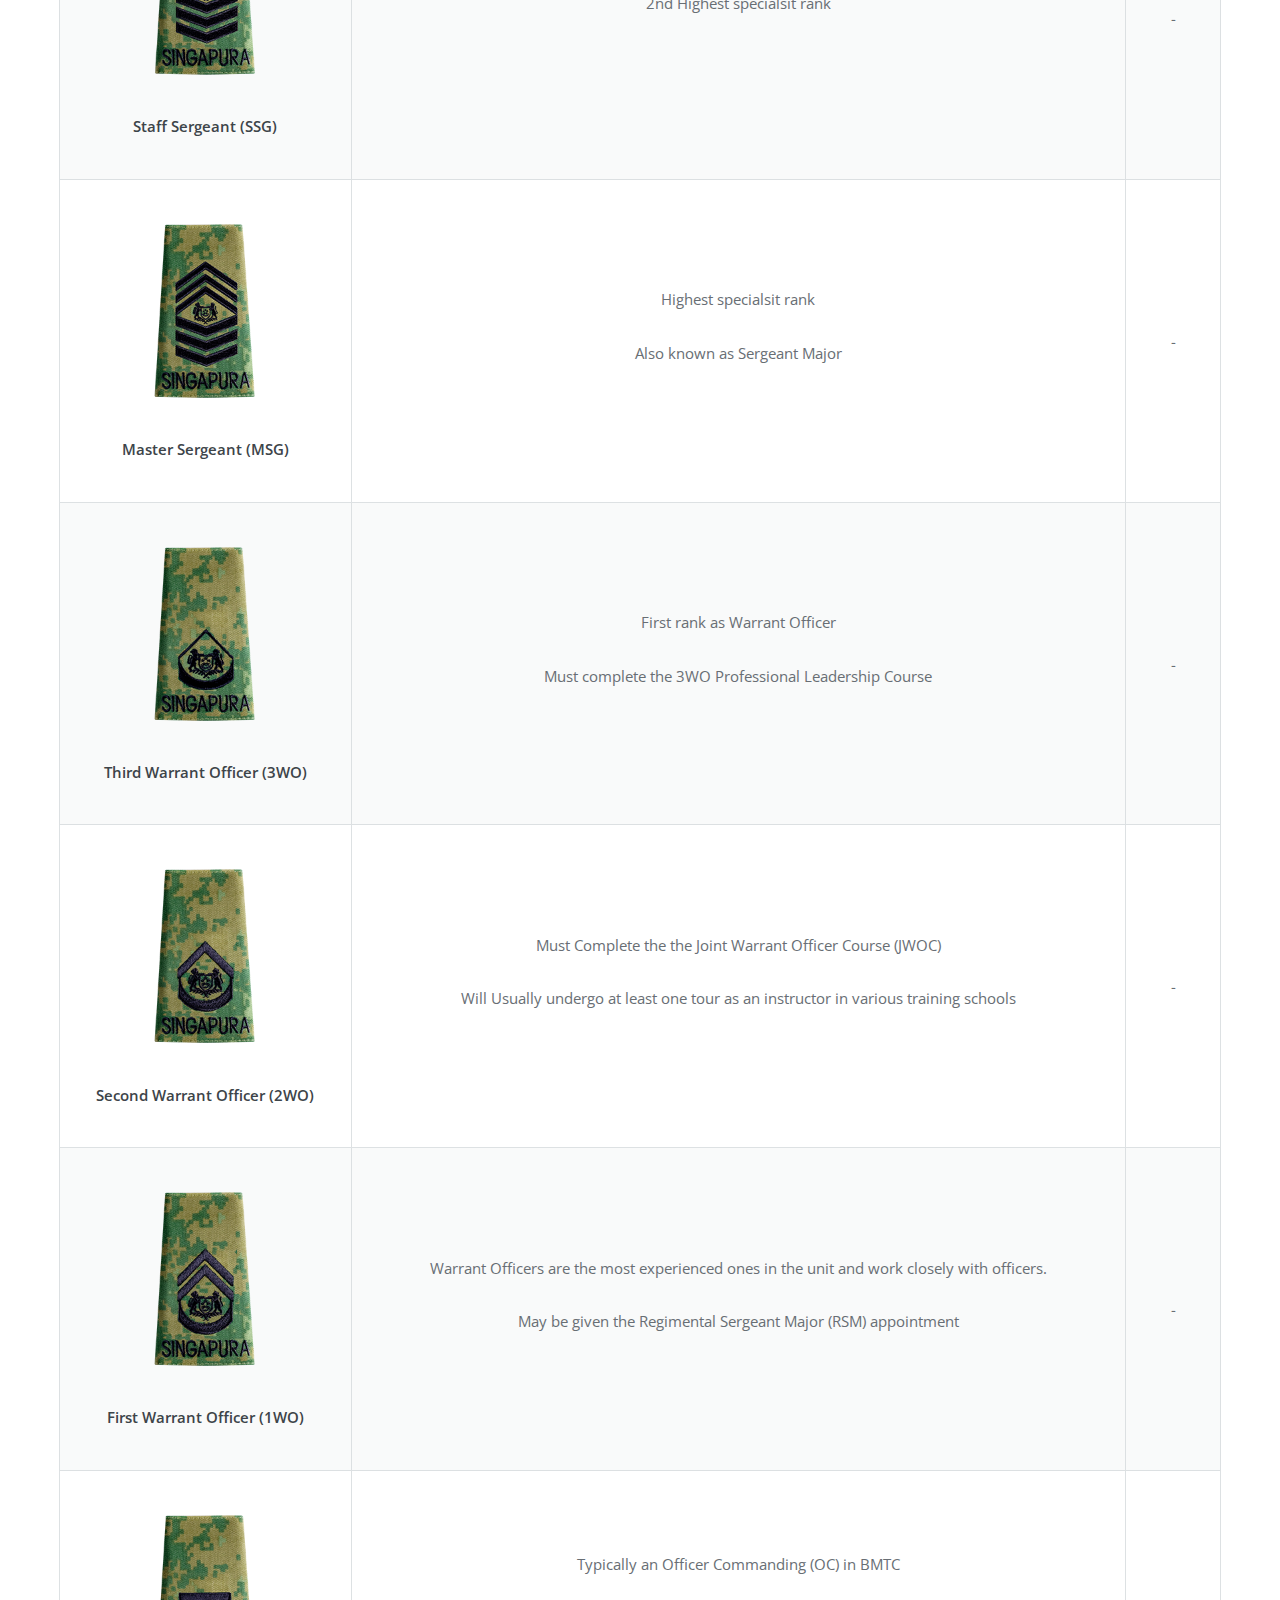
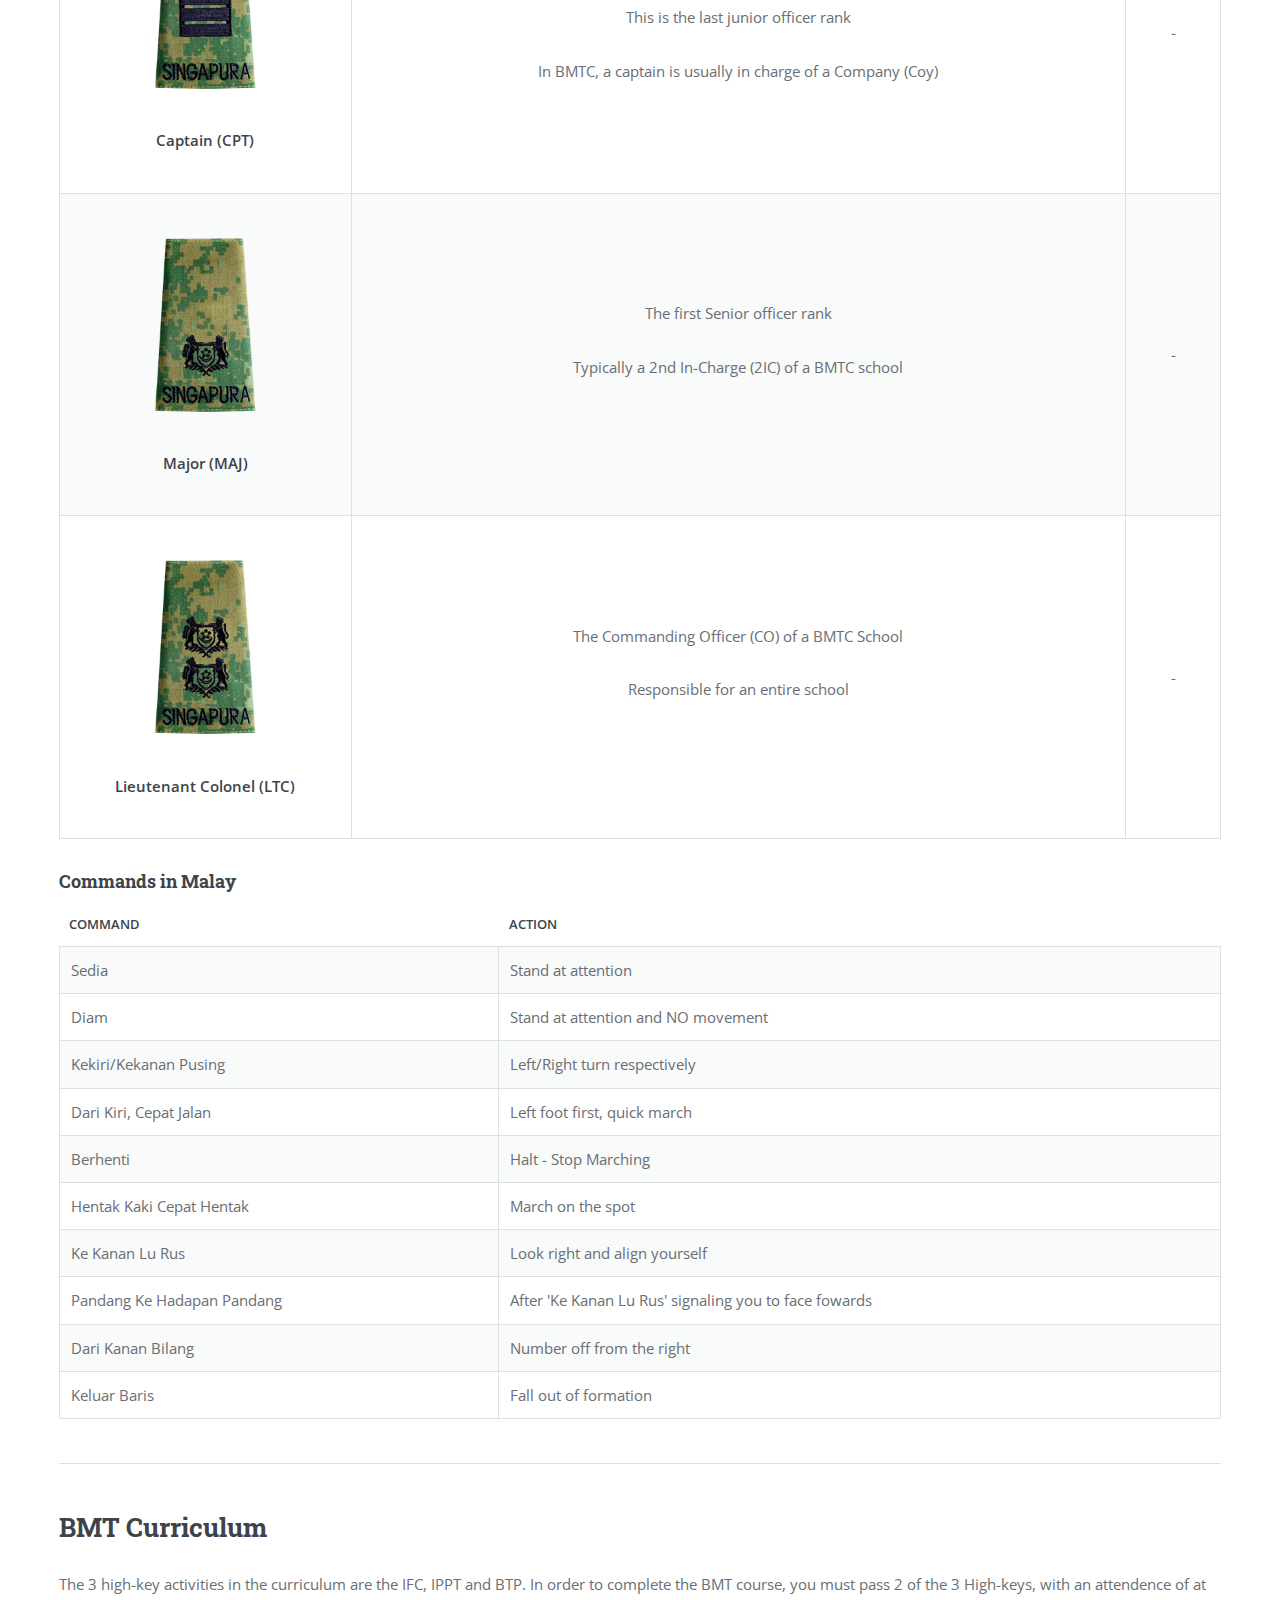
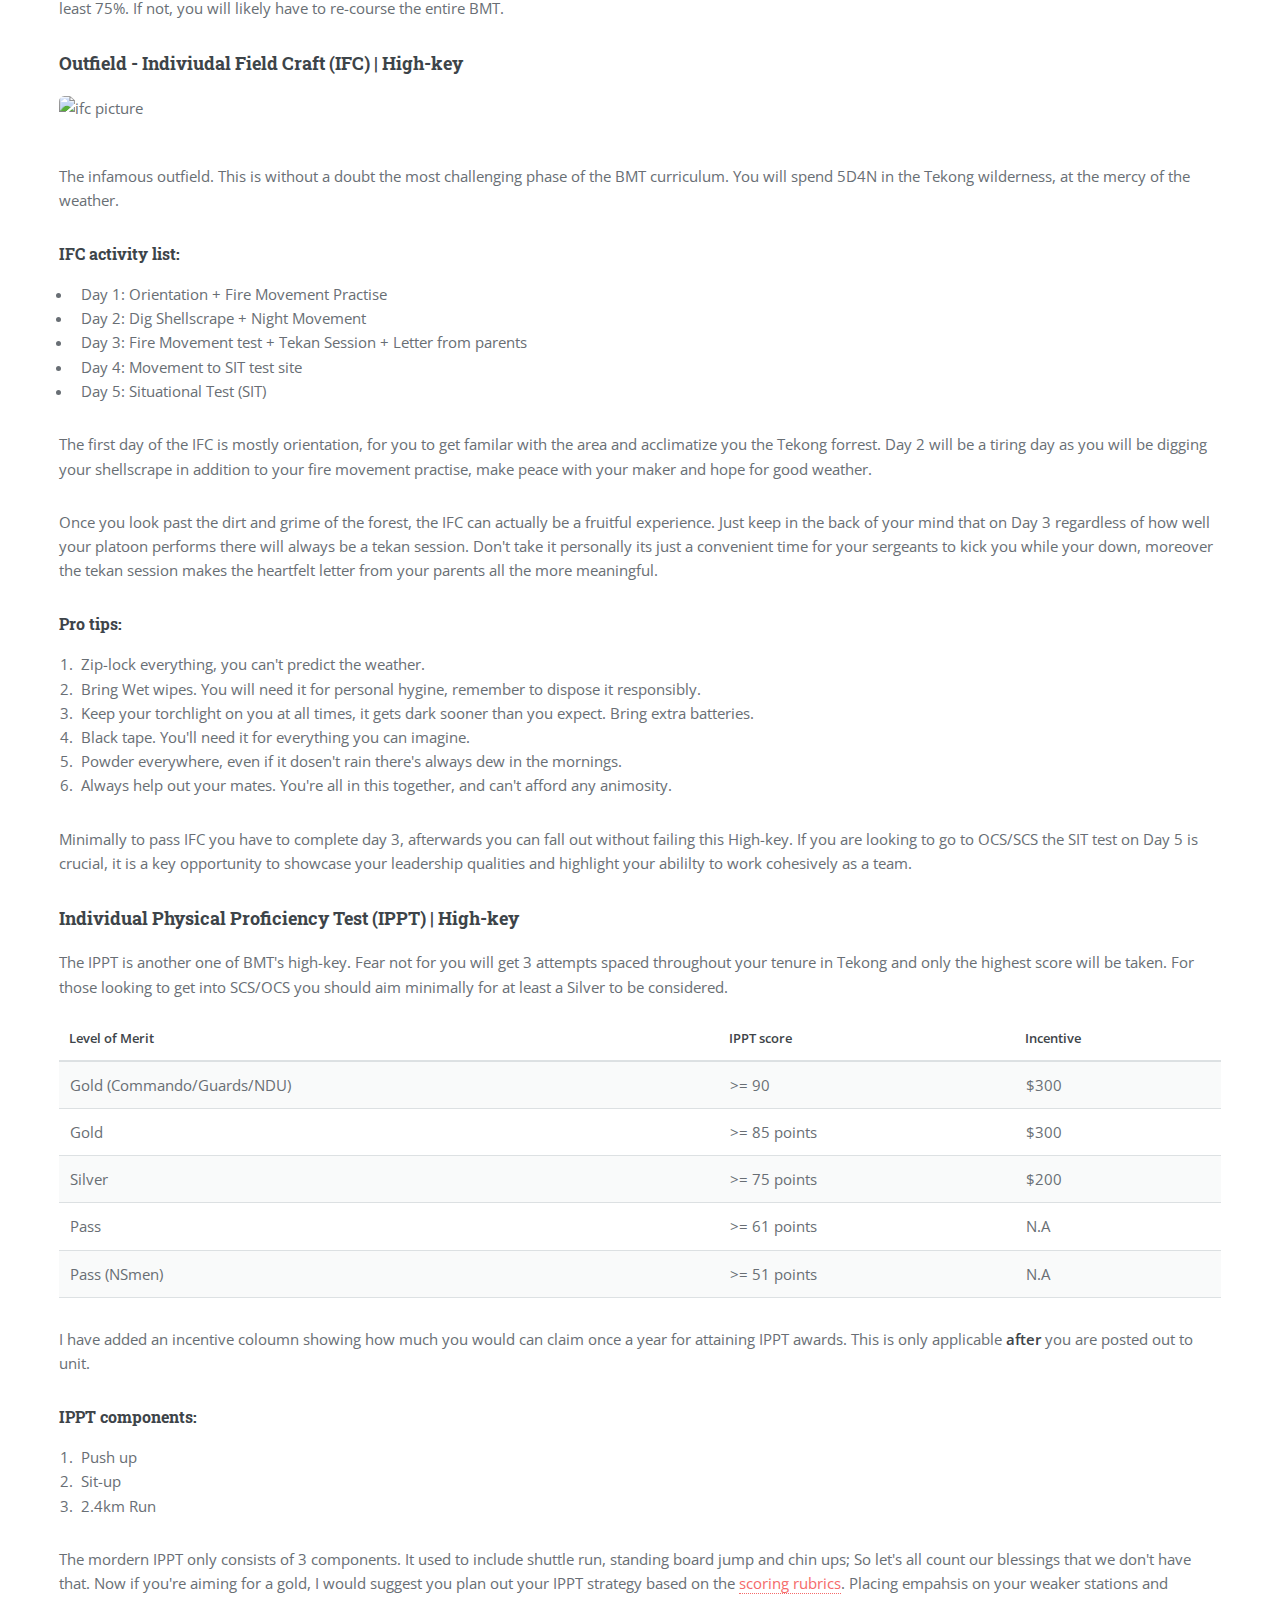
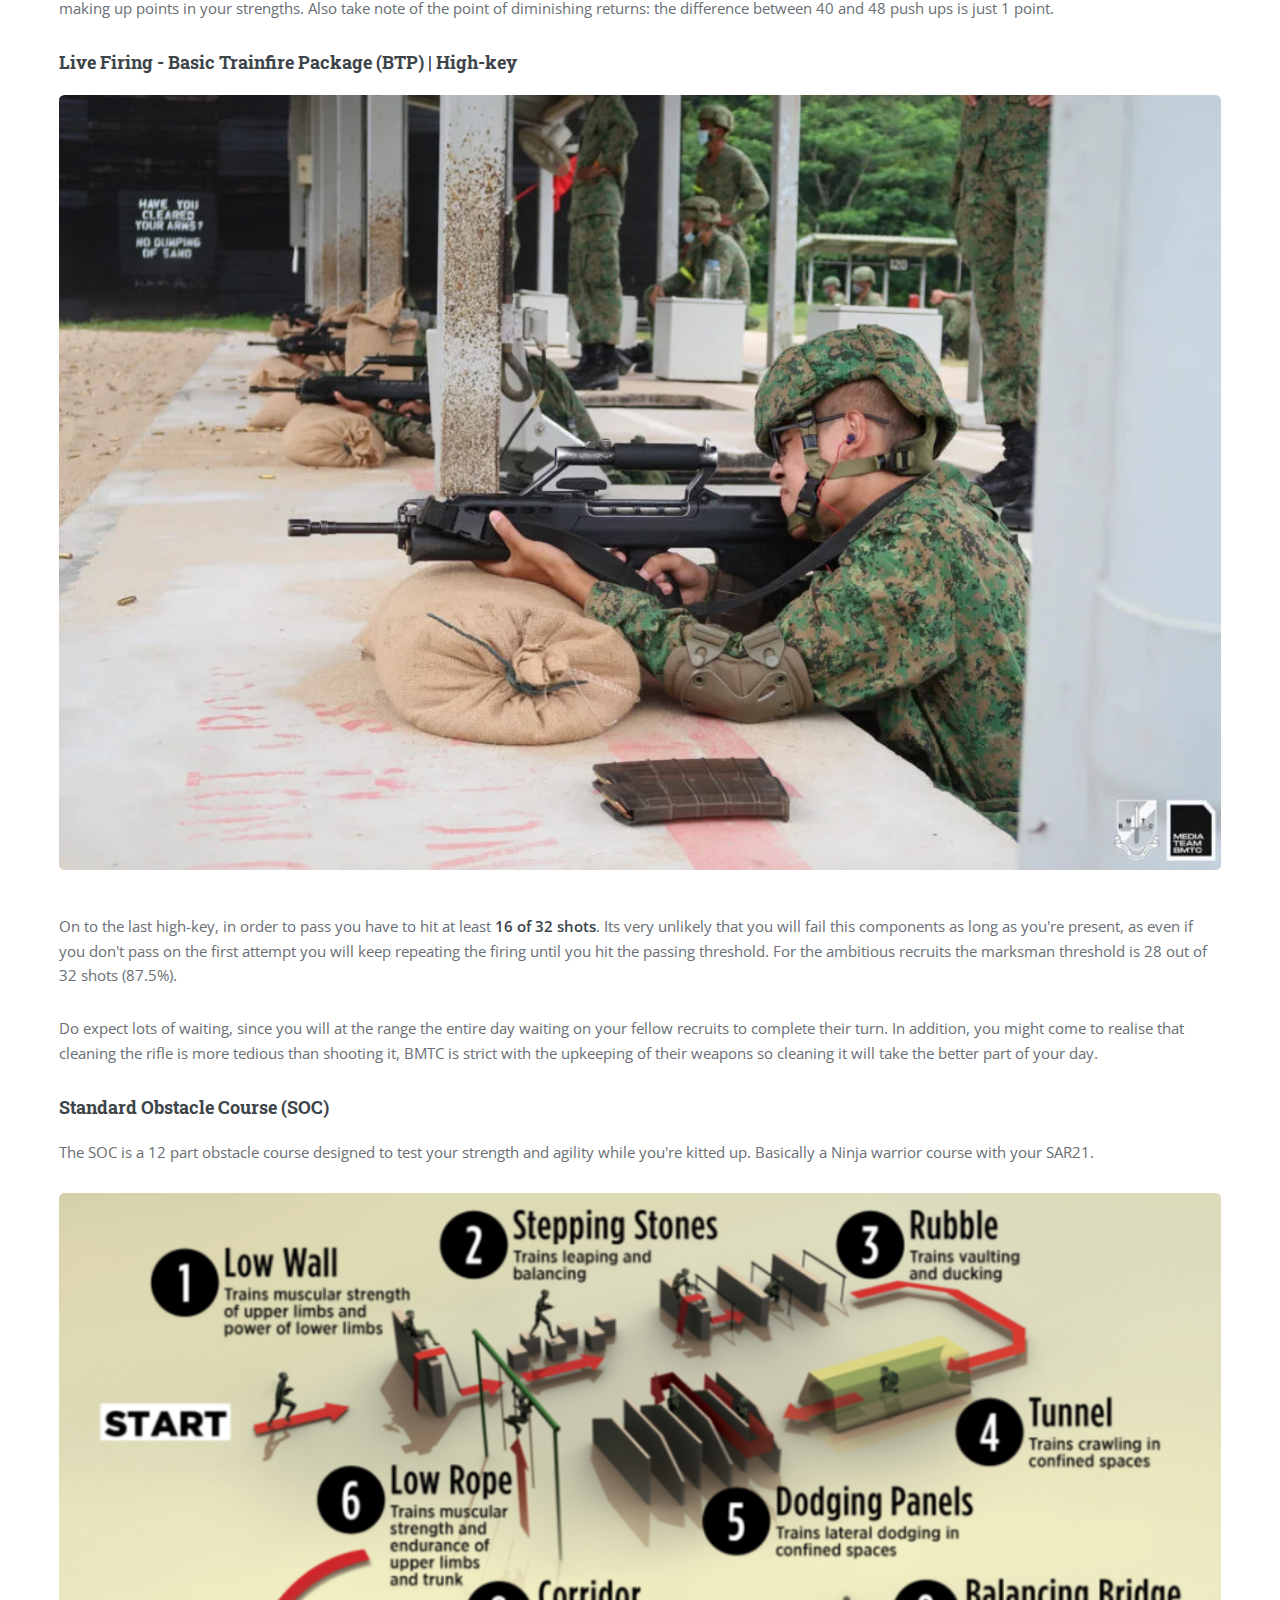
==== commit c360fe8b: "IFC picture fix" ====
--- a/index.html
+++ b/index.html
@@ -18,7 +18,8 @@
 		<title>nsguide | The Ultimate guide to Basic Military Training (BMT)
 		</title>
 		<meta charset="utf-8" />
-		<meta name="viewport" content="Just got your enlistment letter? Here's the ULTIMATE guide to BMT (Basic Military Training) in Tekong! Everything from what to pack, the daily routine, and what happens when you post out." />
+		<meta name="description" content="Just got your enlistment letter? Here's the ULTIMATE guide to BMT (Basic Military Training) in Tekong! Everything from what to pack, the daily routine, and what happens when you post out." />
+		<meta name="viewport" content="width=device-width, initial-scale=1" />
 		<link rel="stylesheet" href="assets/css/main.css" />
 		<link rel="icon" type="image/png" href="images/favicon-32x32.png" sizes="32x32" />
 	</head>
@@ -596,7 +597,7 @@
 									<p>The 3 high-key activities in the curriculum are the IFC, IPPT and BTP. In order to complete the BMT course, you must pass 2 of the 3 High-keys, with an attendence of at least 75%. If not, you will likely have to re-course the entire BMT. </p>
 									
 									<h3 id="IFC">Outfield - Indiviudal Field Craft (IFC) | High-key</h3>
-									<span class="image main"><img src="images/ifc_pic.jpg" alt="Formation patches for mono-intakes" /></span>
+									<span class="image main"><img src="images/ifc_pic.jpg" alt="ifc picture" /></span>
 									<p>The infamous outfield. This is without a doubt the most challenging phase of the BMT curriculum. You will spend 5D4N in the Tekong wilderness, at the mercy of the weather.  </p>
 									<h4>IFC activity list:</h4>
 										<ul>
